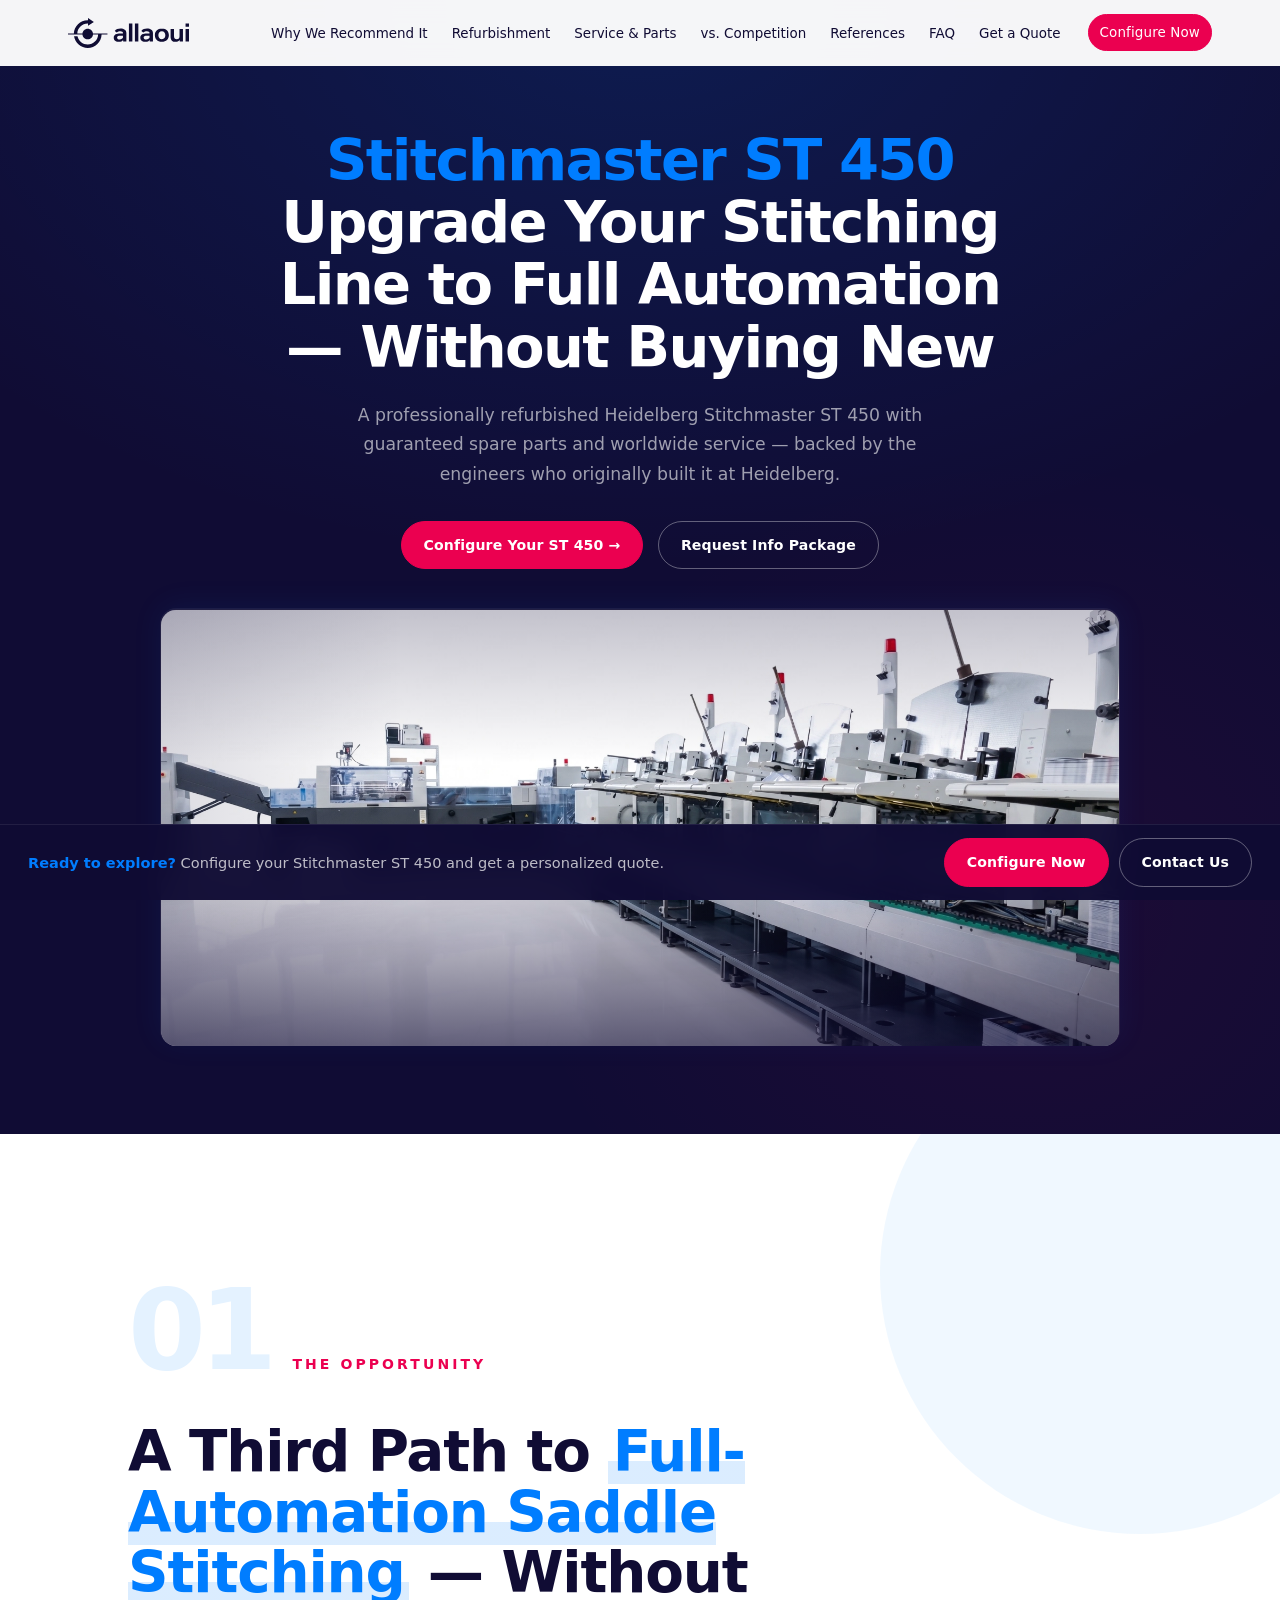
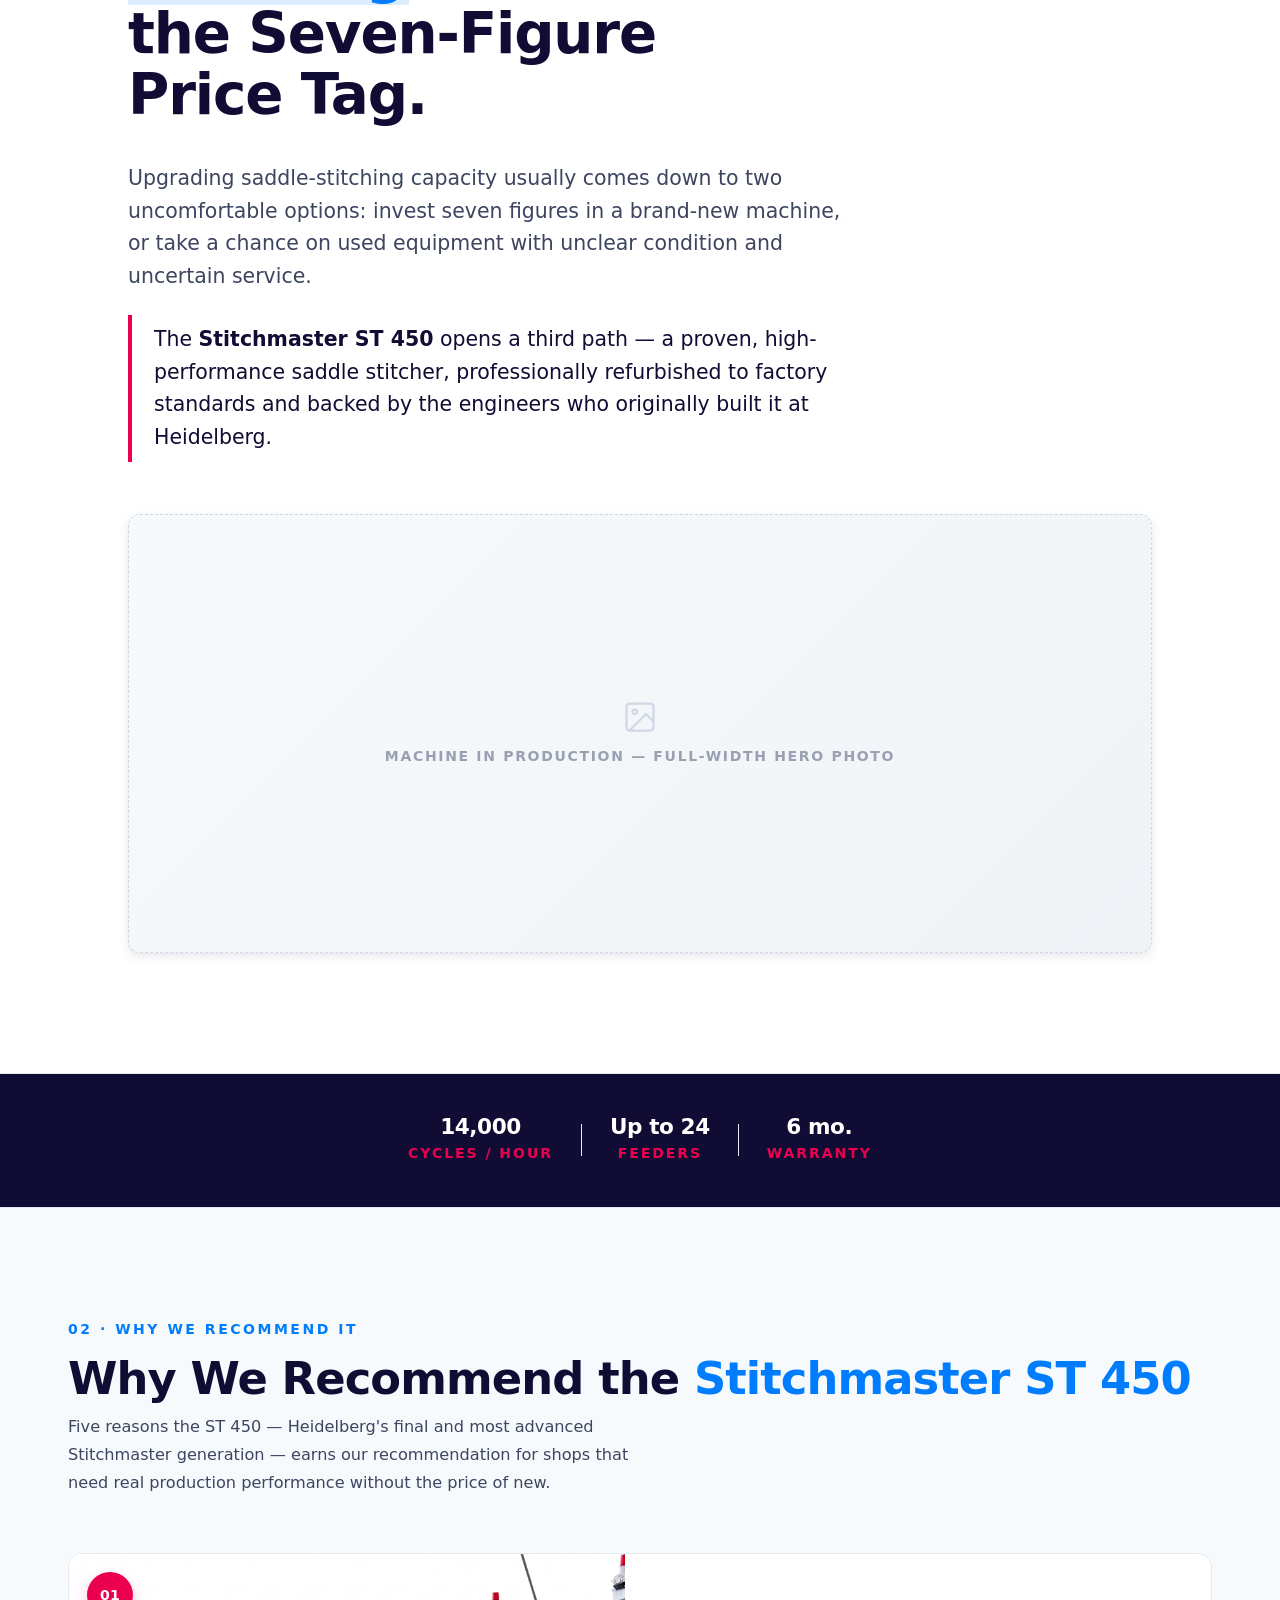
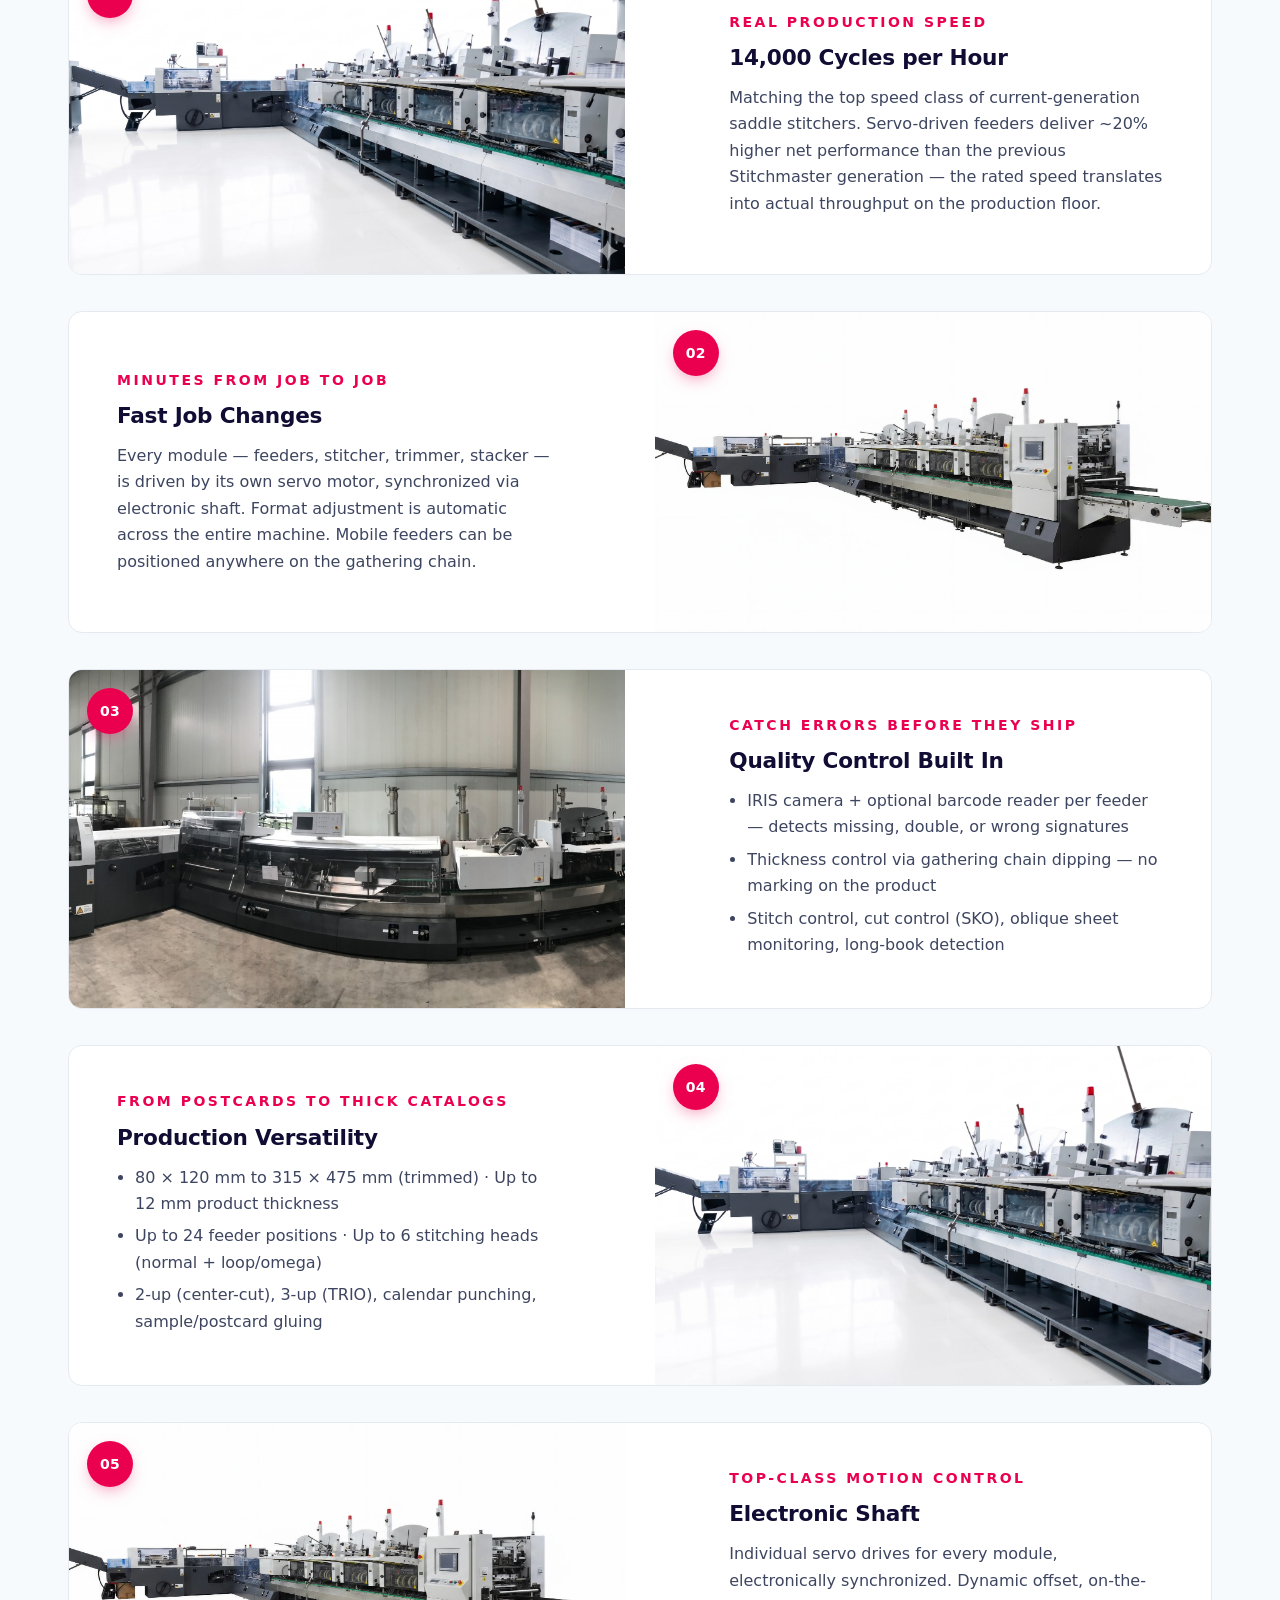
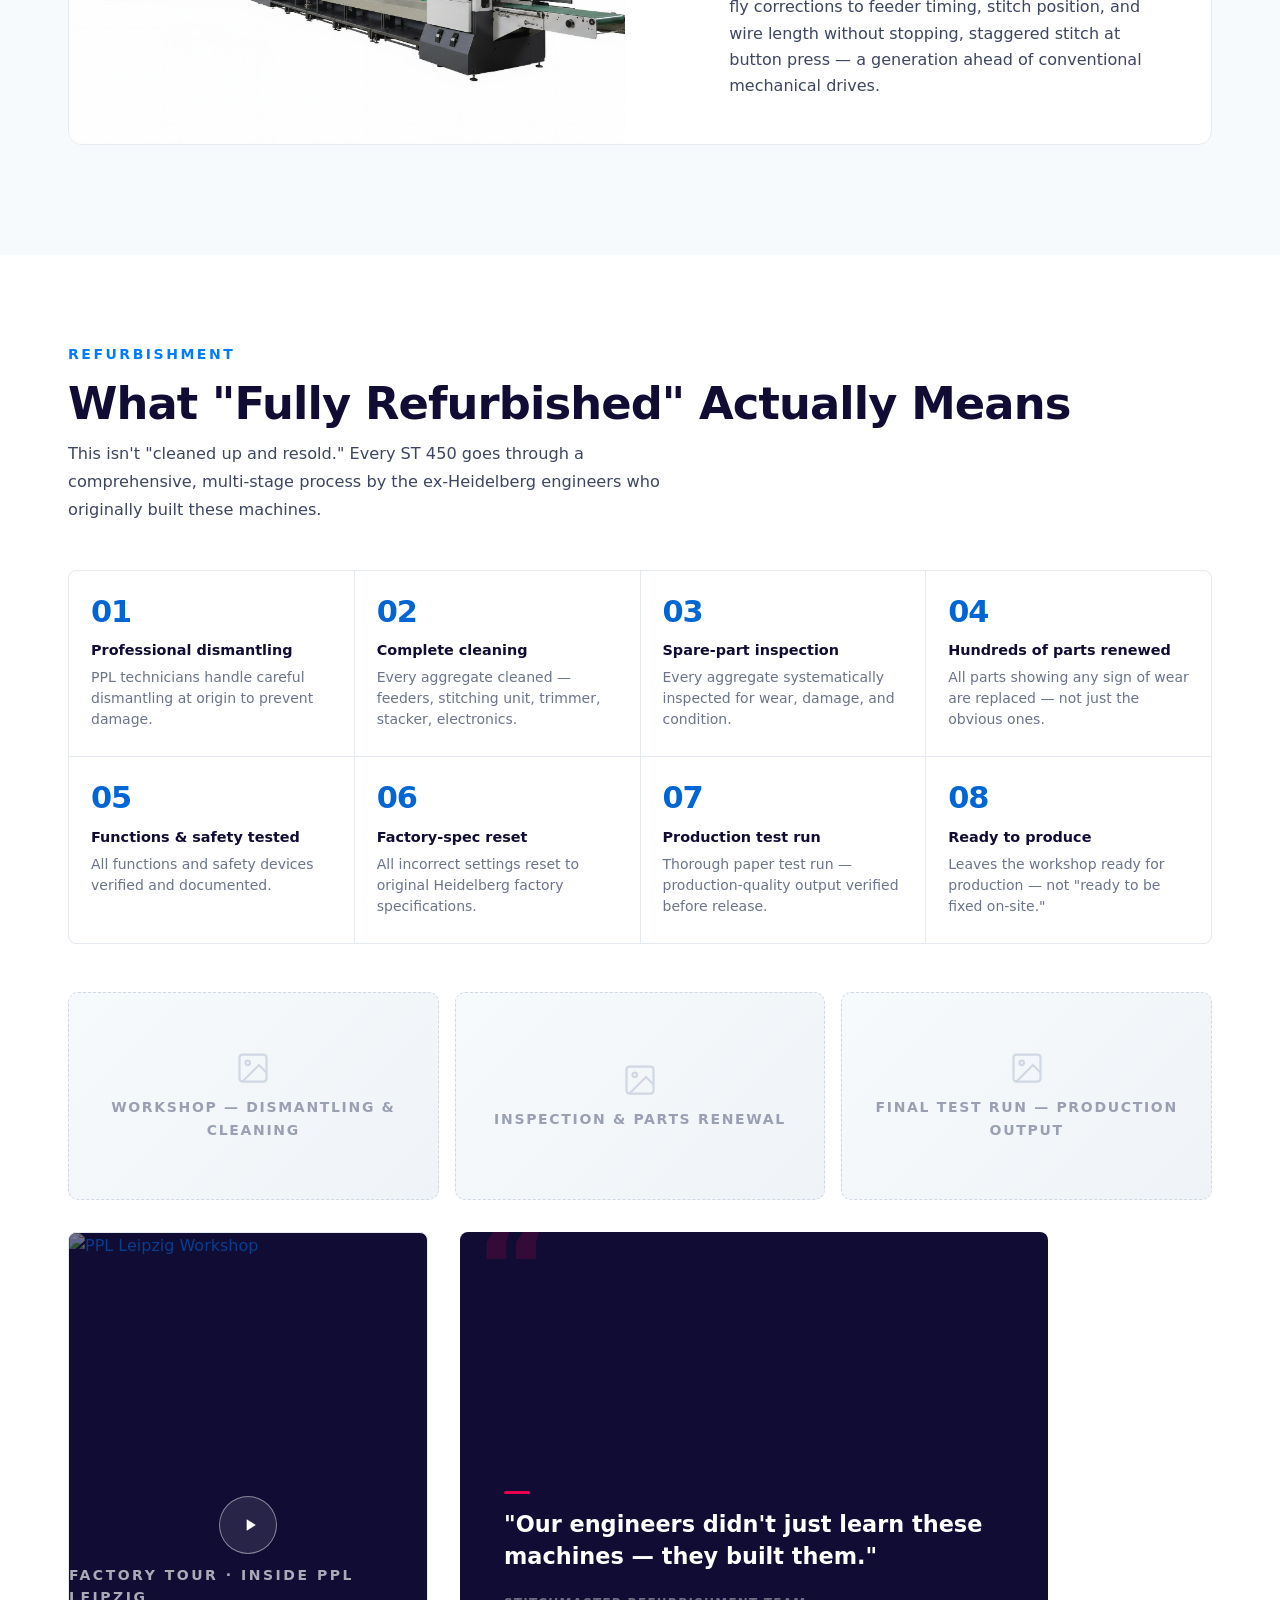
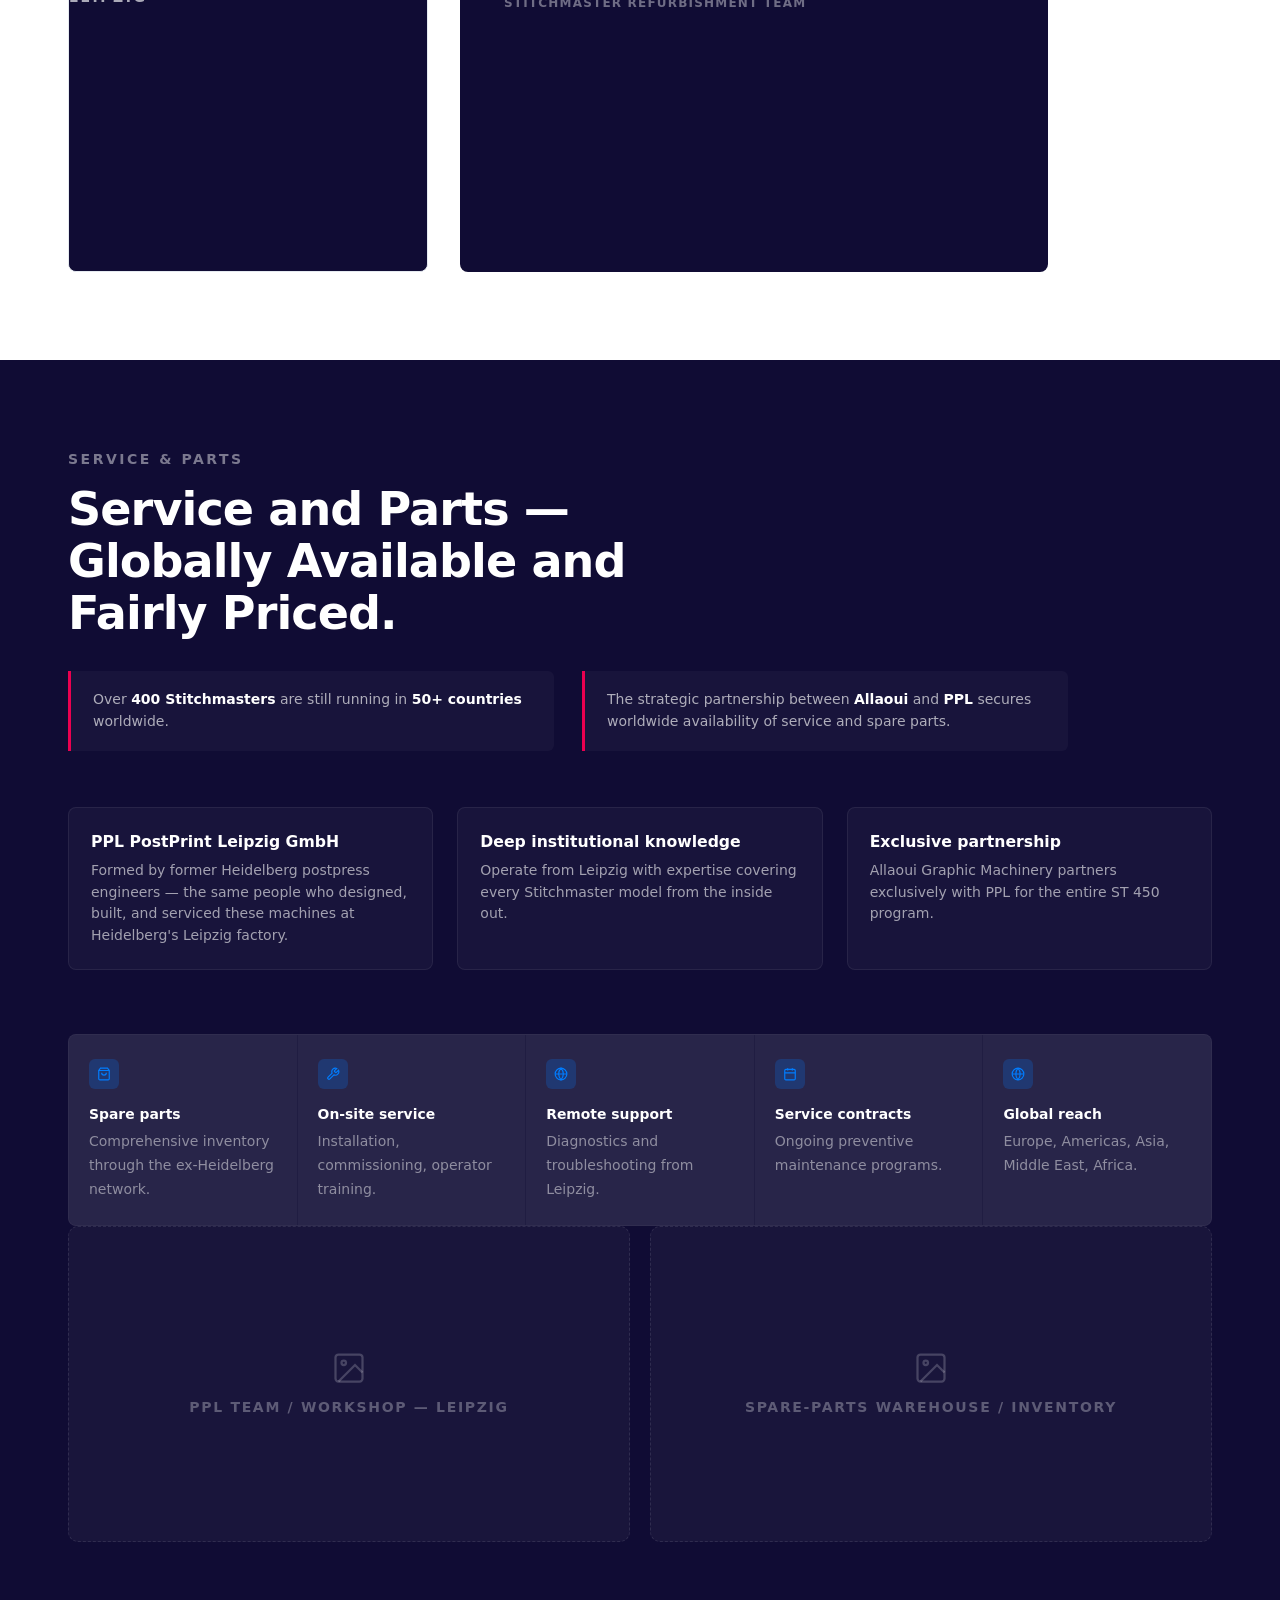
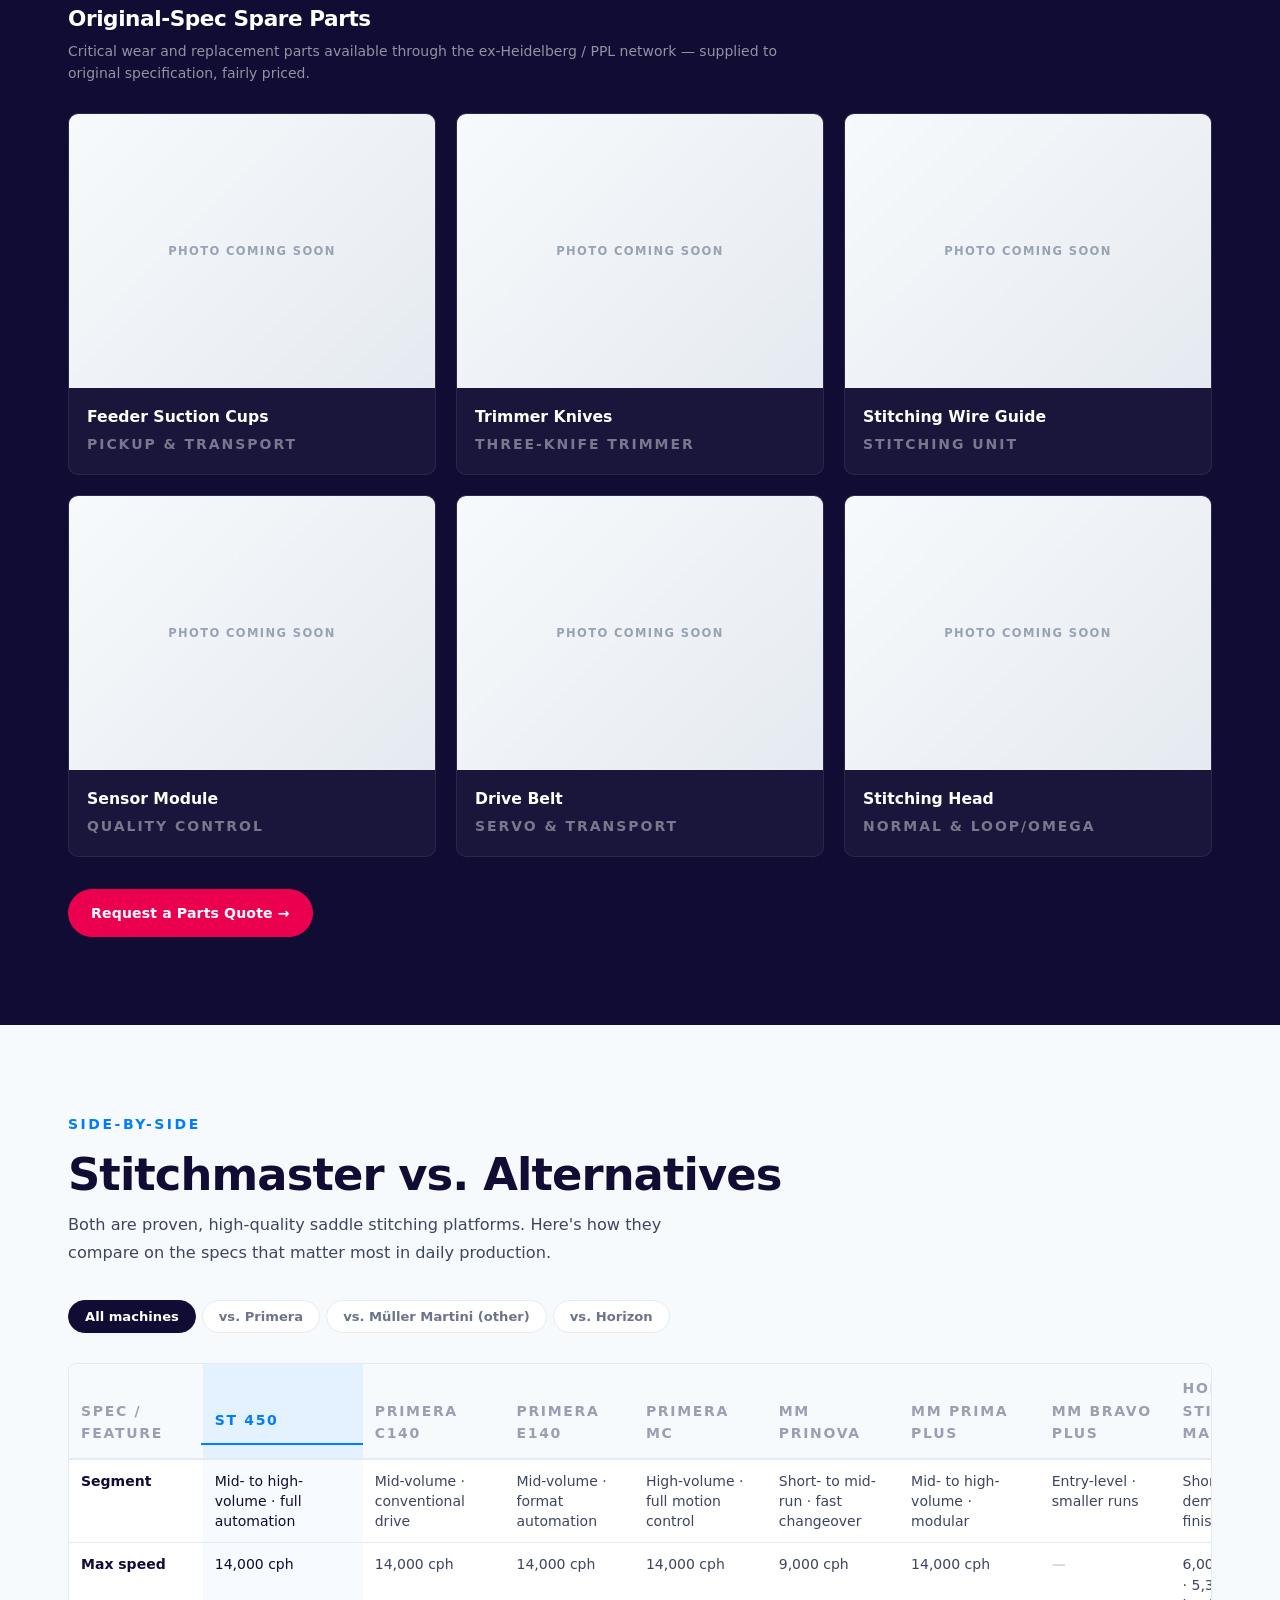
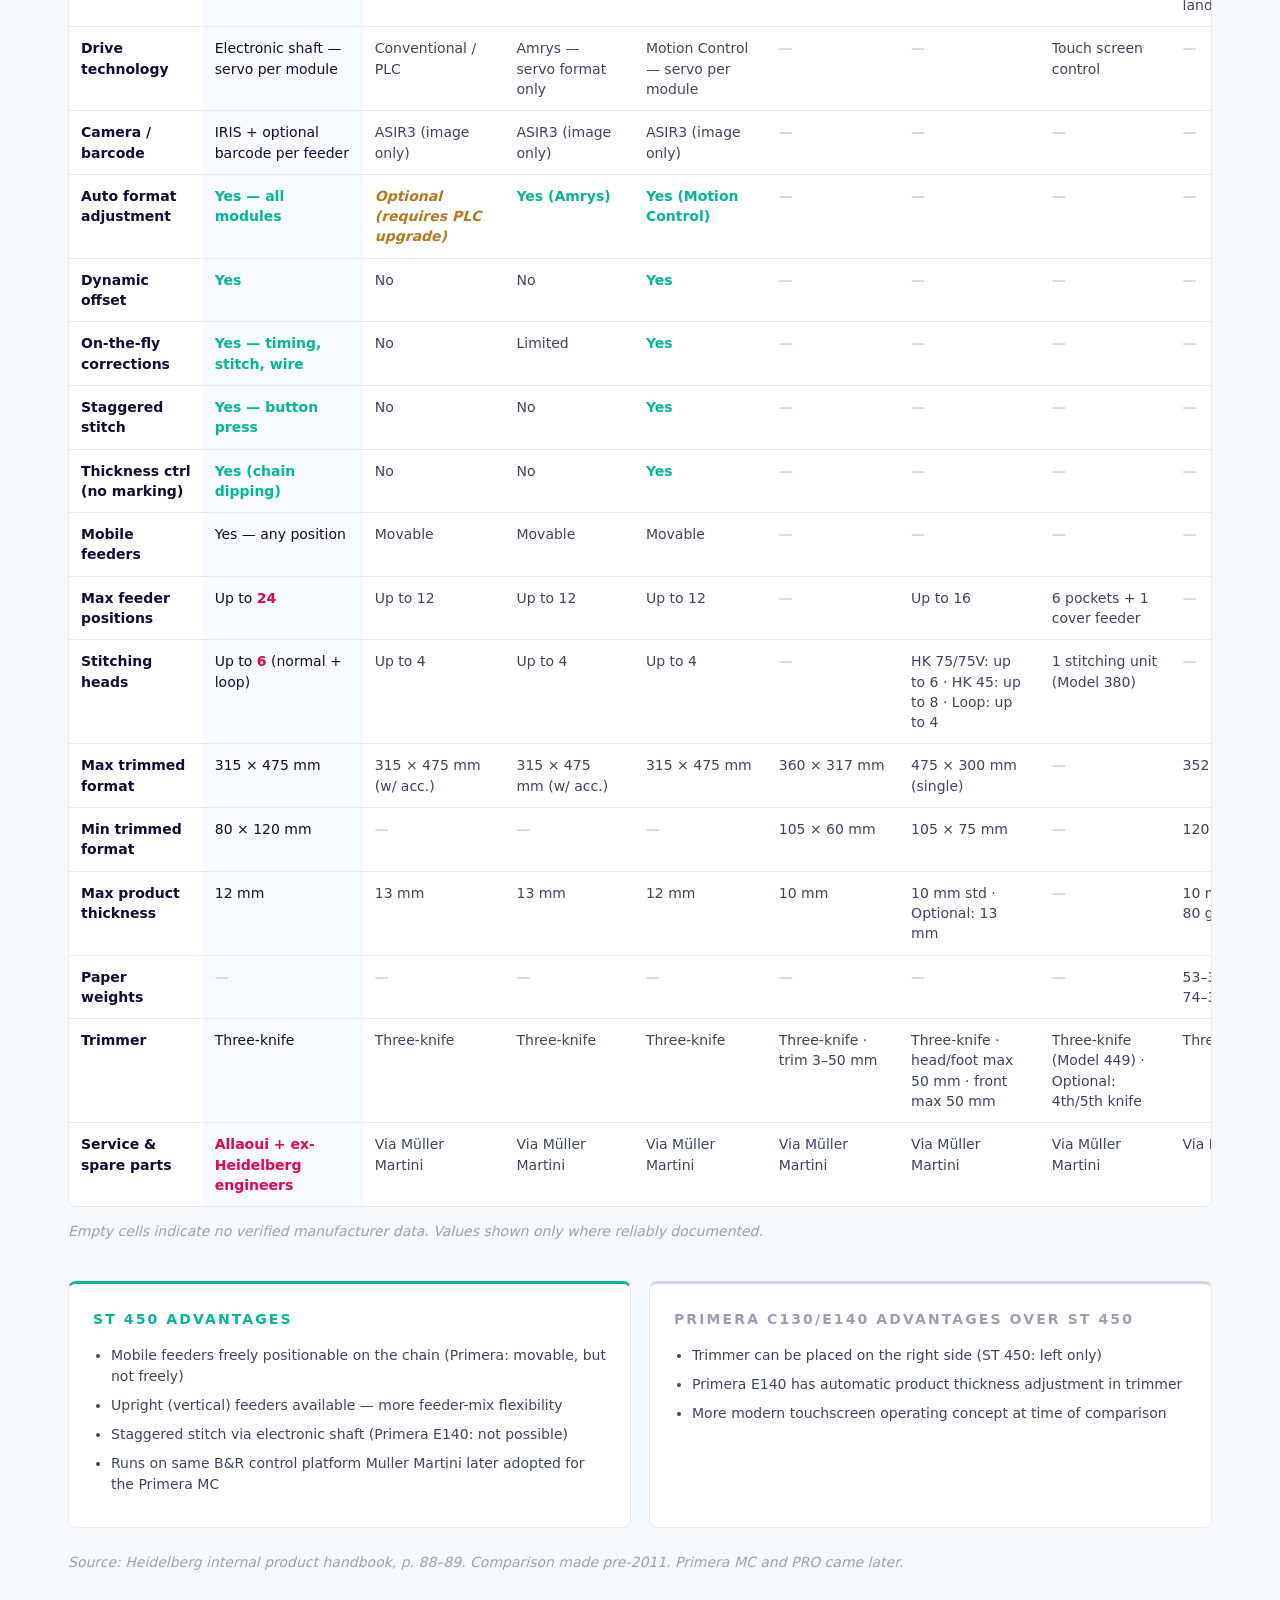
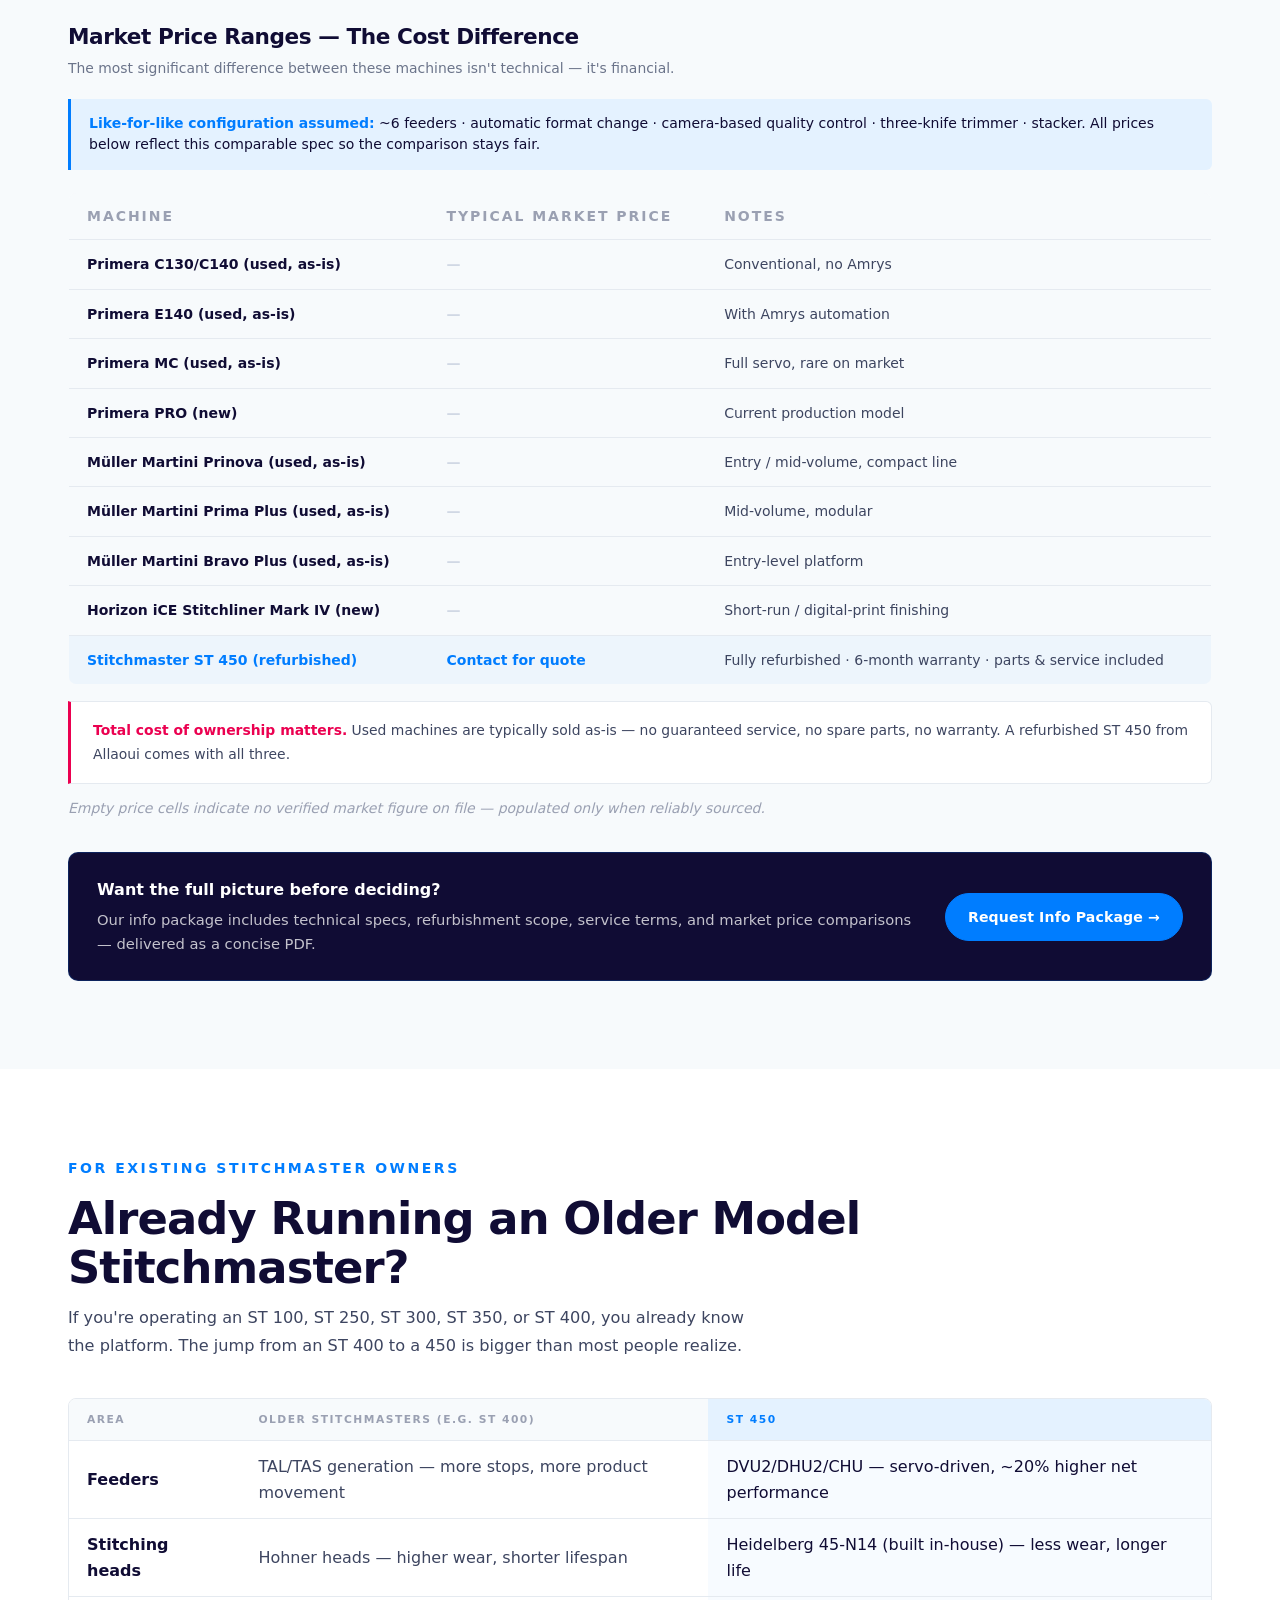
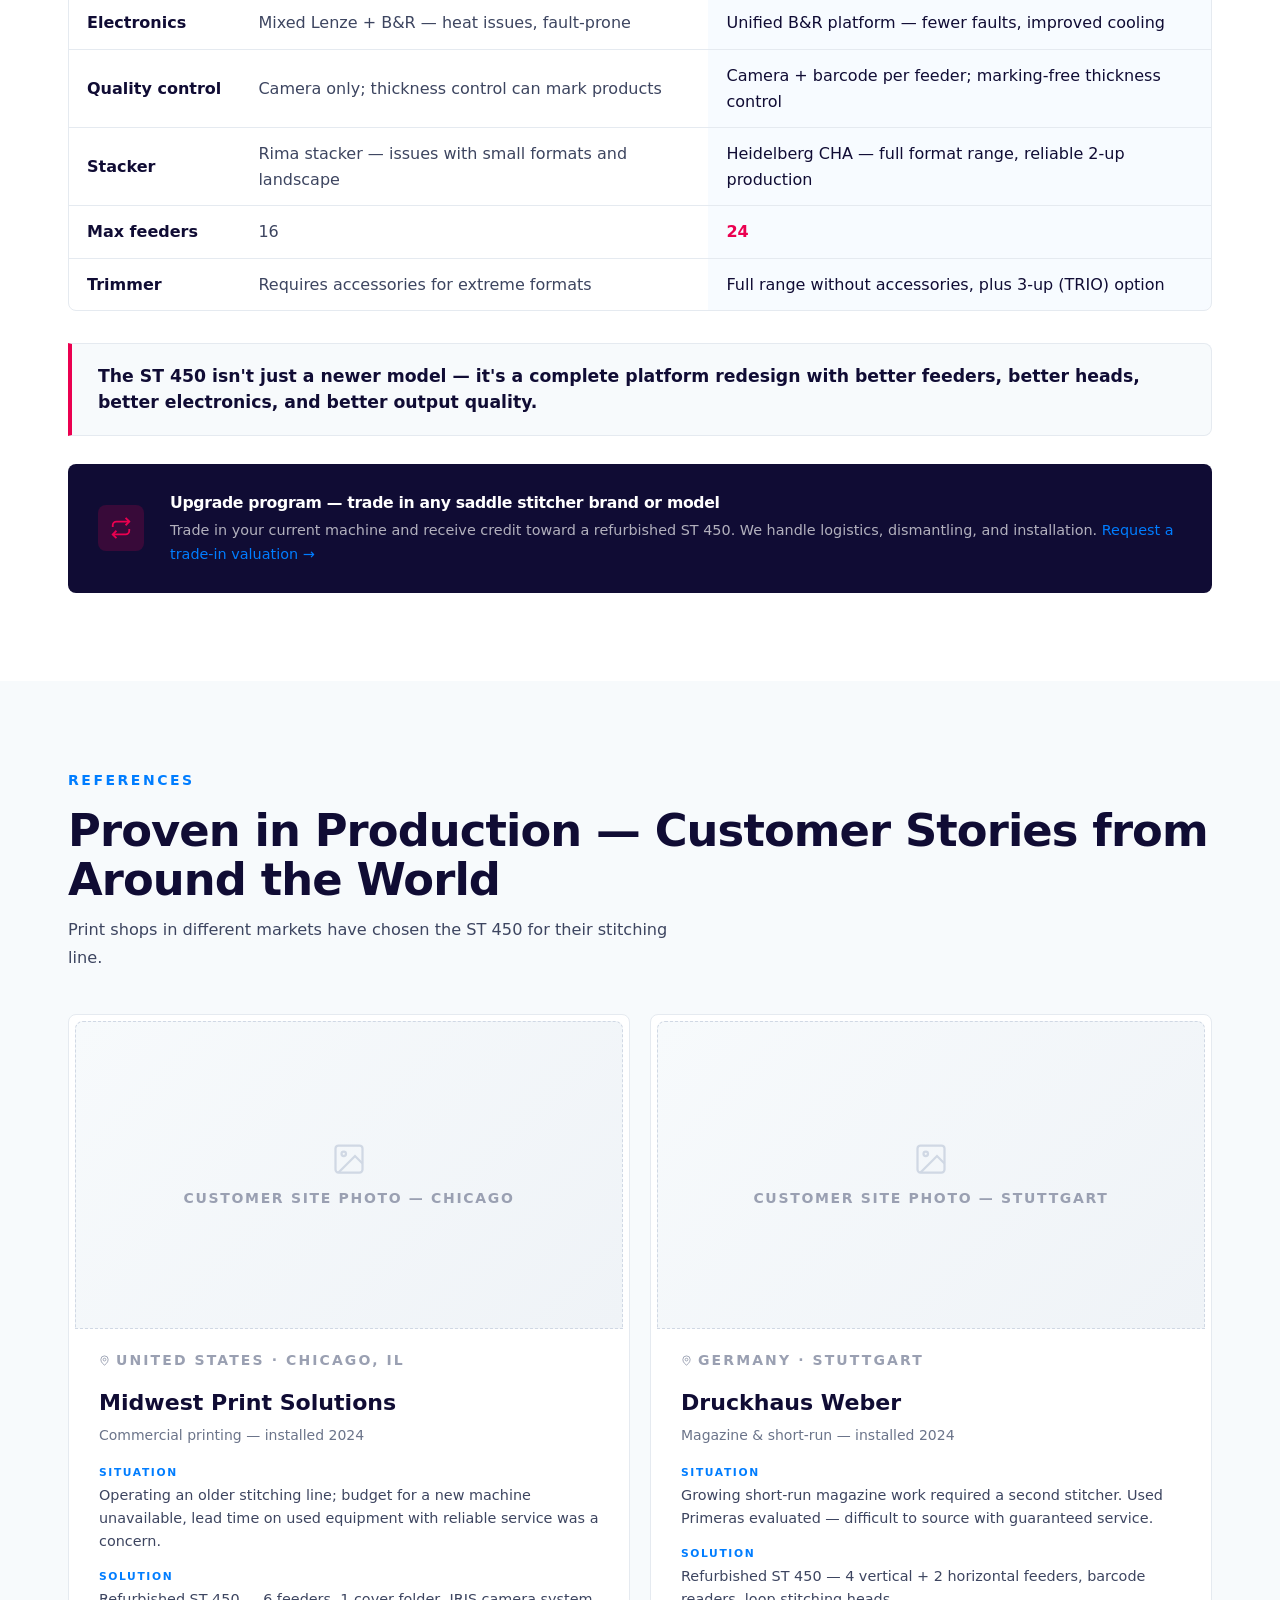
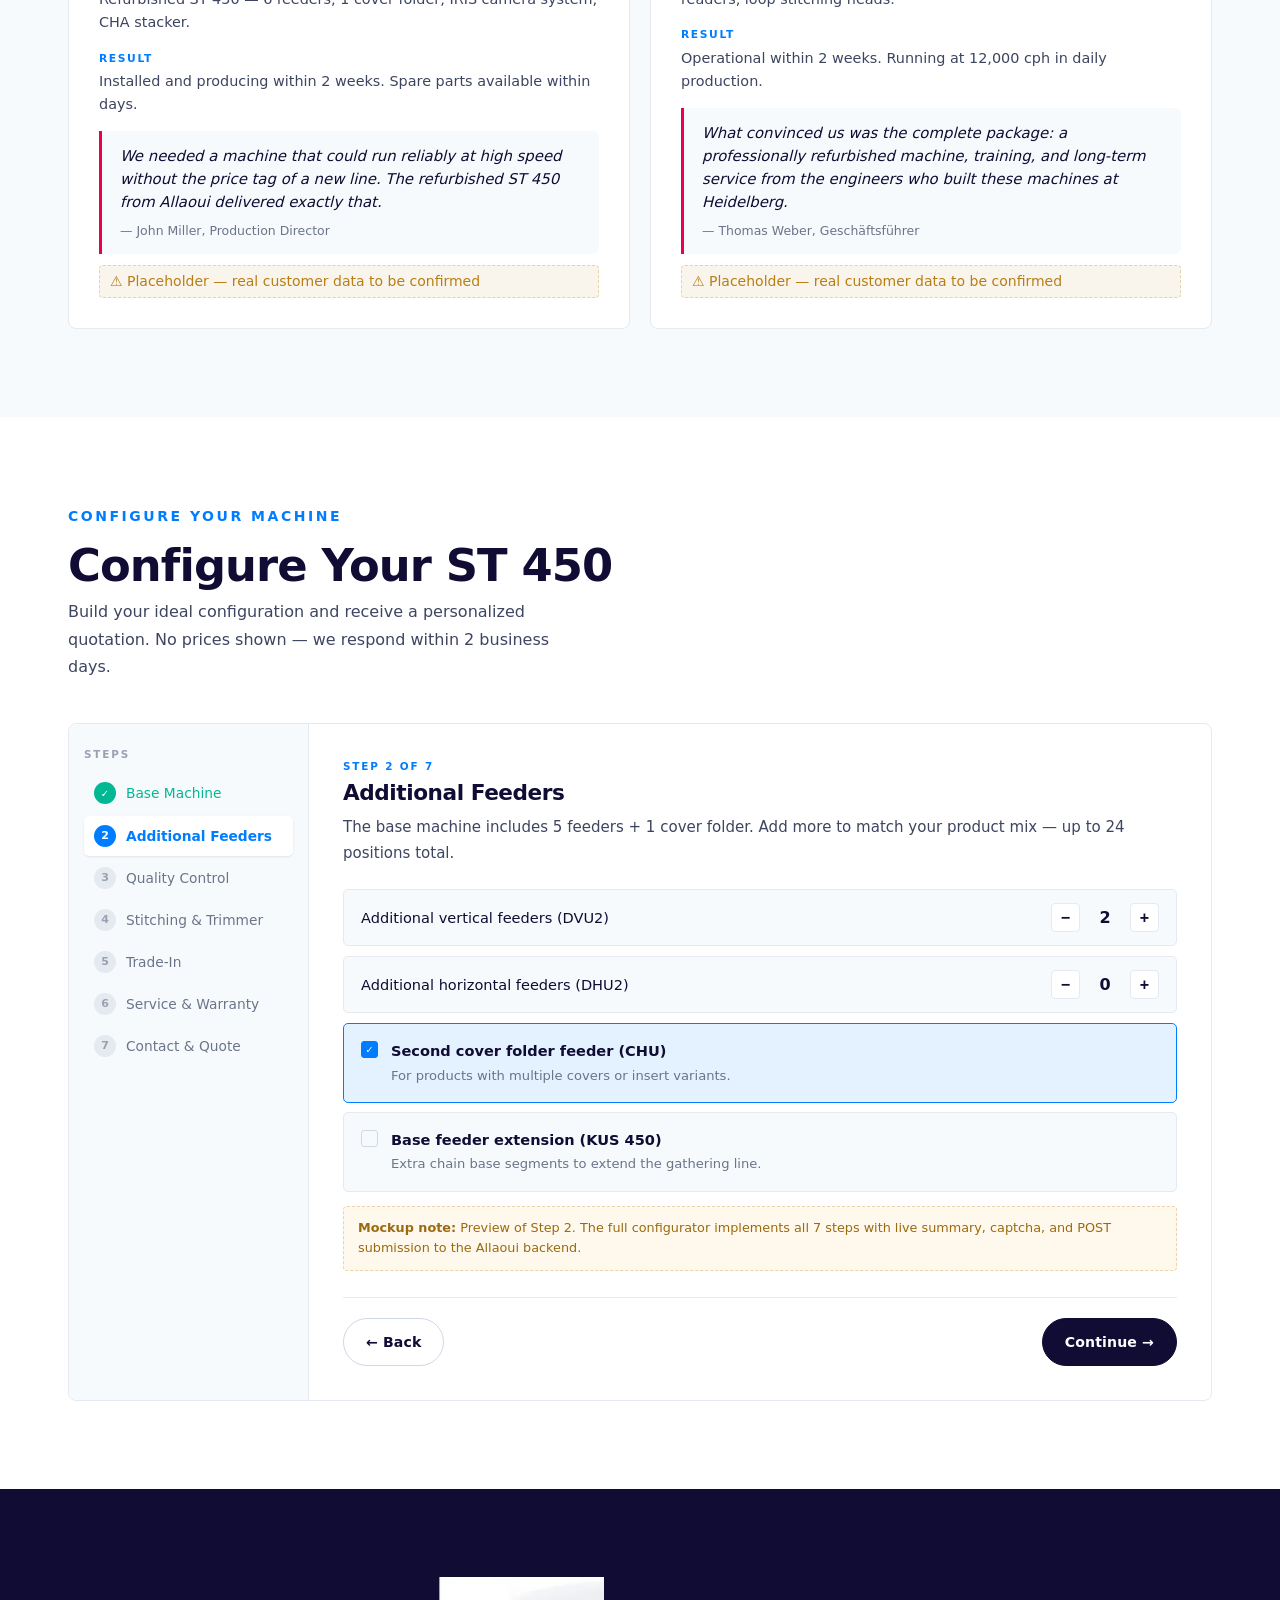
==== index.html @ 4dbd38e1 "Omaar feedback 2" ====
<!DOCTYPE html>
<html lang="en">

<head>
  <meta charset="UTF-8">
  <meta name="viewport" content="width=device-width, initial-scale=1.0">
  <meta name="description"
    content="Professionally refurbished Heidelberg Stitchmaster ST 450 — servo-driven saddle stitcher at 14,000 cph with global service, delivered by Allaoui Graphic Machinery.">
  <title>Heidelberg Stitchmaster ST 450 — Refurbished | Allaoui Graphic Machinery</title>
  <link rel="stylesheet" href="stylesheet.css">
</head>

<body>

  <!-- NAV -->
  <nav class="nav" id="mainNav">
    <div class="nav-inner">
      <a href="#top" class="nav-logo"><img src="images/allaoui_logo.svg"></a>
      <ul class="nav-links">
        <li><a href="#machine">Why We Recommend It</a></li>
        <li><a href="#refurb">Refurbishment</a></li>
        <li><a href="#service">Service &amp; Parts</a></li>
        <li><a href="#compare">vs. Competition</a></li>
        <li><a href="#references">References</a></li>
        <li><a href="#faq">FAQ</a></li>
        <li><a href="#config">Get a Quote</a></li>
        <li class="nav-cta"><a href="#config" class="btn btn-red">Configure Now</a></li>
      </ul>
      <button class="ham" aria-label="Menu" onclick="document.getElementById('mainNav').classList.toggle('open')">
        <span></span><span></span><span></span>
      </button>
    </div>
  </nav>
  <a id="top"></a>

  <!-- HERO -->
  <section class="hero">
    <div class="hero-content">
      <h1 class="hero-h1"><em>Stitchmaster ST 450</em> <br>Upgrade Your Stitching Line to Full Automation — Without
        Buying New</h1>
      <p class="hero-sub">A professionally refurbished Heidelberg Stitchmaster ST&nbsp;450 with guaranteed spare parts
        and worldwide service — backed by the engineers who originally built it at Heidelberg.</p>
      <div class="hero-ctas">
        <a href="#config" class="btn btn-red">Configure Your ST 450 &rarr;</a>
        <a href="#contact" class="btn btn-ghost-inv">Request Info Package</a>

      </div>

    </div>
    <div class="hero-image-wrap">
      <div class="hero-image-container">
        <img src="images/stitchmaster_st_450_hero_2.webp" alt="Heidelberg Stitchmaster ST 450 in production">
        <div class="hero-image-overlay"></div>
      </div>
    </div>
  </section>

  <!-- INTRO / OPPORTUNITY -->
  <section class="opp-sec" id="intro">
    <div class="container">
      <div class="opp-head">
        <span class="opp-num">01</span>
        <span class="opp-tag">The Opportunity</span>
      </div>
      <h2 class="opp-h2">A Third Path to <em>Full-Automation Saddle Stitching</em> — Without the Seven-Figure Price Tag.
      </h2>
      <p class="opp-lead">Upgrading saddle-stitching capacity usually comes down to two uncomfortable options: invest
        seven figures in a brand-new machine, or take a chance on used equipment with unclear condition and uncertain
        service.</p>
      <p class="opp-lead opp-lead-strong">The <strong>Stitchmaster ST 450</strong> opens a third path — a proven,
        high-performance saddle stitcher, professionally refurbished to factory standards and backed by the engineers
        who originally built it at Heidelberg.</p>
      <div class="img-ph img-ph-wide opp-photo" style="margin-top:52px;">
        <div class="img-ph-inner">
          <svg viewBox="0 0 24 24" stroke-width="1.5" stroke="currentColor">
            <rect x="3" y="3" width="18" height="18" rx="2" />
            <circle cx="8.5" cy="8.5" r="1.5" />
            <polyline points="21,15 16,10 5,21" />
          </svg>
          <span class="img-ph-label">Machine in production — full-width hero photo</span>
        </div>
      </div>
    </div>
  </section>

  <!-- QUICK STATS -->
  <section class="stats-bar-sec">
    <div class="container">
      <div class="hero-stats">
        <div class="hero-stat">
          <span class="hero-stat-v">14,000</span>
          <span class="hero-stat-l">Cycles / hour</span>
        </div>
        <div class="hero-stat-divider"></div>
        <div class="hero-stat">
          <span class="hero-stat-v">Up to 24</span>
          <span class="hero-stat-l">Feeders</span>
        </div>
        <div class="hero-stat-divider"></div>
        <div class="hero-stat">
          <span class="hero-stat-v">6 mo.</span>
          <span class="hero-stat-l">Warranty</span>
        </div>
      </div>
    </div>
  </section>


  <!-- SECTION 2: WHY WE RECOMMEND -->
  <section id="machine" class="why-sec">
    <div class="container">
      <div class="sec-hdr">
        <span class="eyebrow">02 · Why We Recommend It</span>
        <h2>Why We Recommend the <em>Stitchmaster ST 450</em></h2>
        <p>Five reasons the ST 450 — Heidelberg's final and most advanced Stitchmaster generation — earns our
          recommendation for shops that need real production performance without the price of new.</p>
      </div>

      <div class="why-list">

        <article class="why-card">
          <div class="why-media">
            <img src="images/stitchmaster_st_450_hero_2.webp" alt="Stitchmaster ST 450 running at high speed">
            <span class="why-num">01</span>
          </div>
          <div class="why-text">
            <div class="why-tag">Real production speed</div>
            <h3>14,000 Cycles per Hour</h3>
            <p>Matching the top speed class of current-generation saddle stitchers. Servo-driven feeders deliver ~20%
              higher net performance than the previous Stitchmaster generation — the rated speed translates into actual
              throughput on the production floor.</p>
          </div>
        </article>

        <article class="why-card why-card-rev">
          <div class="why-media">
            <img src="images/stitchmaster_450 st.webp" alt="Servo-driven feeders on the Stitchmaster ST 450">
            <span class="why-num">02</span>
          </div>
          <div class="why-text">
            <div class="why-tag">Minutes from job to job</div>
            <h3>Fast Job Changes</h3>
            <p>Every module — feeders, stitcher, trimmer, stacker — is driven by its own servo motor, synchronized via
              electronic shaft. Format adjustment is automatic across the entire machine. Mobile feeders can be
              positioned anywhere on the gathering chain.</p>
          </div>
        </article>

        <article class="why-card">
          <div class="why-media">
            <img src="images/Heidelberg_Stitchmaster_450_hero.jpeg" alt="Quality control on the Stitchmaster ST 450">
            <span class="why-num">03</span>
          </div>
          <div class="why-text">
            <div class="why-tag">Catch errors before they ship</div>
            <h3>Quality Control Built In</h3>
            <ul>
              <li>IRIS camera + optional barcode reader per feeder — detects missing, double, or wrong signatures</li>
              <li>Thickness control via gathering chain dipping — no marking on the product</li>
              <li>Stitch control, cut control (SKO), oblique sheet monitoring, long-book detection</li>
            </ul>
          </div>
        </article>

        <article class="why-card why-card-rev">
          <div class="why-media">
            <img src="images/stitchmaster_st_450_hero_2.webp" alt="Wide range of products produced on the ST 450">
            <span class="why-num">04</span>
          </div>
          <div class="why-text">
            <div class="why-tag">From postcards to thick catalogs</div>
            <h3>Production Versatility</h3>
            <ul>
              <li>80 × 120 mm to 315 × 475 mm (trimmed) · Up to 12 mm product thickness</li>
              <li>Up to 24 feeder positions · Up to 6 stitching heads (normal + loop/omega)</li>
              <li>2-up (center-cut), 3-up (TRIO), calendar punching, sample/postcard gluing</li>
            </ul>
          </div>
        </article>

        <article class="why-card">
          <div class="why-media">
            <img src="images/stitchmaster_450 st.webp" alt="Electronic shaft and servo drives on the ST 450">
            <span class="why-num">05</span>
          </div>
          <div class="why-text">
            <div class="why-tag">Top-class motion control</div>
            <h3>Electronic Shaft</h3>
            <p>Individual servo drives for every module, electronically synchronized. Dynamic offset, on-the-fly
              corrections to feeder timing, stitch position, and wire length without stopping, staggered stitch at
              button press — a generation ahead of conventional mechanical drives.</p>
          </div>
        </article>

      </div>
    </div>
  </section>

  <!-- SECTION 3: REFURBISHMENT -->
  <section id="refurb" class="refurb-sec">
    <div class="container">
      <span class="eyebrow">Refurbishment</span>
      <h2 style="margin-bottom:12px;">What "Fully Refurbished" Actually Means</h2>
      <p style="max-width:650px;font-size:1.01rem;margin-bottom:46px;">This isn't "cleaned up and resold." Every ST 450
        goes through a comprehensive, multi-stage process by the ex-Heidelberg engineers who originally built these
        machines.</p>
      <div class="steps-grid">
        <div class="stile">
          <div class="sn">01</div>
          <h5>Professional dismantling</h5>
          <p>PPL technicians handle careful dismantling at origin to prevent damage.</p>
        </div>
        <div class="stile">
          <div class="sn">02</div>
          <h5>Complete cleaning</h5>
          <p>Every aggregate cleaned — feeders, stitching unit, trimmer, stacker, electronics.</p>
        </div>
        <div class="stile">
          <div class="sn">03</div>
          <h5>Spare-part inspection</h5>
          <p>Every aggregate systematically inspected for wear, damage, and condition.</p>
        </div>
        <div class="stile">
          <div class="sn">04</div>
          <h5>Hundreds of parts renewed</h5>
          <p>All parts showing any sign of wear are replaced — not just the obvious ones.</p>
        </div>
        <div class="stile">
          <div class="sn">05</div>
          <h5>Functions &amp; safety tested</h5>
          <p>All functions and safety devices verified and documented.</p>
        </div>
        <div class="stile">
          <div class="sn">06</div>
          <h5>Factory-spec reset</h5>
          <p>All incorrect settings reset to original Heidelberg factory specifications.</p>
        </div>
        <div class="stile">
          <div class="sn">07</div>
          <h5>Production test run</h5>
          <p>Thorough paper test run — production-quality output verified before release.</p>
        </div>
        <div class="stile">
          <div class="sn">08</div>
          <h5>Ready to produce</h5>
          <p>Leaves the workshop ready for production — not "ready to be fixed on-site."</p>
        </div>
      </div>
      <div class="refurb-photos">
        <div class="img-ph img-ph-landscape">
          <div class="img-ph-inner">
            <svg viewBox="0 0 24 24" stroke-width="1.5" stroke="currentColor">
              <rect x="3" y="3" width="18" height="18" rx="2" />
              <circle cx="8.5" cy="8.5" r="1.5" />
              <polyline points="21,15 16,10 5,21" />
            </svg>
            <span class="img-ph-label">Workshop — dismantling &amp; cleaning</span>
          </div>
        </div>
        <div class="img-ph img-ph-landscape">
          <div class="img-ph-inner">
            <svg viewBox="0 0 24 24" stroke-width="1.5" stroke="currentColor">
              <rect x="3" y="3" width="18" height="18" rx="2" />
              <circle cx="8.5" cy="8.5" r="1.5" />
              <polyline points="21,15 16,10 5,21" />
            </svg>
            <span class="img-ph-label">Inspection &amp; parts renewal</span>
          </div>
        </div>
        <div class="img-ph img-ph-landscape">
          <div class="img-ph-inner">
            <svg viewBox="0 0 24 24" stroke-width="1.5" stroke="currentColor">
              <rect x="3" y="3" width="18" height="18" rx="2" />
              <circle cx="8.5" cy="8.5" r="1.5" />
              <polyline points="21,15 16,10 5,21" />
            </svg>
            <span class="img-ph-label">Final test run — production output</span>
          </div>
        </div>
      </div>
      <div class="refurb-bottom">
        <a class="vid-bl vid-bl-portrait" href="https://youtu.be/zDp9sdH8qEw" target="_blank" rel="noopener"
          aria-label="Watch the factory tour video on YouTube">
          <img src="https://img.youtube.com/vi/zDp9sdH8qEw/maxresdefault.jpg" alt="PPL Leipzig Workshop">
          <div class="vid-inner">
            <div class="play-btn"><svg viewBox="0 0 24 24">
                <path d="M8 5v14l11-7z" />
              </svg></div>
            <div class="vid-label">Factory Tour · Inside PPL Leipzig</div>
          </div>
        </a>
        <div class="pq-card">
          <div class="pq-bar"></div>
          <p class="pq-txt">"Our engineers didn't just learn these machines — they built them."</p>
          <div class="pq-attr">Stitchmaster Refurbishment Team</div>
        </div>
      </div>
    </div>
  </section>

  <!-- SECTION 4: SERVICE & PARTS -->
  <section id="service" class="service-sec">
    <div class="container">
      <span class="eyebrow" style="color:rgba(255,255,255,.45)">Service &amp; Parts</span>
      <h2 class="svc-h2">Service and Parts — Globally Available and Fairly Priced.</h2>
      <div class="svc-keys">
        <p class="svc-key">Over <strong>400 Stitchmasters</strong> are still running in <strong>50+ countries</strong>
          worldwide.</p>
        <p class="svc-key">The strategic partnership between <strong>Allaoui</strong> and <strong>PPL</strong> secures
          worldwide availability of service and spare parts.</p>
      </div>
      <div class="ppl-items">
        <div class="ppl-item"><strong>PPL PostPrint Leipzig GmbH</strong>Formed by former Heidelberg postpress
          engineers — the same people who designed, built, and serviced these machines at Heidelberg's Leipzig
          factory.</div>
        <div class="ppl-item"><strong>Deep institutional knowledge</strong>Operate from Leipzig with expertise
          covering every Stitchmaster model from the inside out.</div>
        <div class="ppl-item"><strong>Exclusive partnership</strong>Allaoui Graphic Machinery partners exclusively
          with PPL for the entire ST 450 program.</div>
      </div>
      <div class="sup-grid">
        <div class="sup-cell">
          <div class="sup-ico"><svg fill="none" stroke-width="2" viewBox="0 0 24 24">
              <path d="M6 2 3 6v14a2 2 0 0 0 2 2h14a2 2 0 0 0 2-2V6l-3-4z" />
              <line x1="3" y1="6" x2="21" y2="6" />
              <path d="M16 10a4 4 0 0 1-8 0" />
            </svg></div>
          <h5>Spare parts</h5>
          <p>Comprehensive inventory through the ex-Heidelberg network.</p>
        </div>
        <div class="sup-cell">
          <div class="sup-ico"><svg fill="none" stroke-width="2" viewBox="0 0 24 24">
              <path
                d="M14.7 6.3a1 1 0 0 0 0 1.4l1.6 1.6a1 1 0 0 0 1.4 0l3.77-3.77a6 6 0 0 1-7.94 7.94l-6.91 6.91a2.12 2.12 0 0 1-3-3l6.91-6.91a6 6 0 0 1 7.94-7.94l-3.76 3.76z" />
            </svg></div>
          <h5>On-site service</h5>
          <p>Installation, commissioning, operator training.</p>
        </div>
        <div class="sup-cell">
          <div class="sup-ico"><svg fill="none" stroke-width="2" viewBox="0 0 24 24">
              <circle cx="12" cy="12" r="10" />
              <line x1="2" y1="12" x2="22" y2="12" />
              <path d="M12 2a15.3 15.3 0 0 1 4 10 15.3 15.3 0 0 1-4 10 15.3 15.3 0 0 1-4-10 15.3 15.3 0 0 1 4-10z" />
            </svg></div>
          <h5>Remote support</h5>
          <p>Diagnostics and troubleshooting from Leipzig.</p>
        </div>
        <div class="sup-cell">
          <div class="sup-ico"><svg fill="none" stroke-width="2" viewBox="0 0 24 24">
              <rect x="3" y="4" width="18" height="18" rx="2" />
              <line x1="16" y1="2" x2="16" y2="6" />
              <line x1="8" y1="2" x2="8" y2="6" />
              <line x1="3" y1="10" x2="21" y2="10" />
            </svg></div>
          <h5>Service contracts</h5>
          <p>Ongoing preventive maintenance programs.</p>
        </div>
        <div class="sup-cell">
          <div class="sup-ico"><svg fill="none" stroke-width="2" viewBox="0 0 24 24">
              <circle cx="12" cy="12" r="10" />
              <path d="M12 2a15.3 15.3 0 0 0 0 20M12 2a15.3 15.3 0 0 1 0 20M2 12h20" />
            </svg></div>
          <h5>Global reach</h5>
          <p>Europe, Americas, Asia, Middle East, Africa.</p>
        </div>
      </div>
      <div class="svc-photo-pair">
        <div class="img-ph img-ph-dark img-ph-landscape">
          <div class="img-ph-inner">
            <svg viewBox="0 0 24 24" stroke-width="1.5" stroke="currentColor">
              <rect x="3" y="3" width="18" height="18" rx="2" />
              <circle cx="8.5" cy="8.5" r="1.5" />
              <polyline points="21,15 16,10 5,21" />
            </svg>
            <span class="img-ph-label">PPL team / workshop — Leipzig</span>
          </div>
        </div>
        <div class="img-ph img-ph-dark img-ph-landscape">
          <div class="img-ph-inner">
            <svg viewBox="0 0 24 24" stroke-width="1.5" stroke="currentColor">
              <rect x="3" y="3" width="18" height="18" rx="2" />
              <circle cx="8.5" cy="8.5" r="1.5" />
              <polyline points="21,15 16,10 5,21" />
            </svg>
            <span class="img-ph-label">Spare-parts warehouse / inventory</span>
          </div>
        </div>
      </div>
      <div class="parts-block">
        <div class="parts-head">
          <h3>Original-Spec Spare Parts</h3>
          <p>Critical wear and replacement parts available through the ex-Heidelberg / PPL network — supplied to
            original
            specification, fairly priced.</p>
        </div>
        <div class="parts-grid">
          <figure class="part-card">
            <div class="part-img"><img src="images/parts/feeder-suction-cups.jpg" alt="Feeder suction cups"
                onerror="this.style.display='none';this.parentNode.classList.add('part-img-empty');"></div>
            <figcaption>
              <h5>Feeder Suction Cups</h5>
              <span>Pickup &amp; transport</span>
            </figcaption>
          </figure>
          <figure class="part-card">
            <div class="part-img"><img src="images/parts/trimmer-knives.jpg" alt="Trimmer knives"
                onerror="this.style.display='none';this.parentNode.classList.add('part-img-empty');"></div>
            <figcaption>
              <h5>Trimmer Knives</h5>
              <span>Three-knife trimmer</span>
            </figcaption>
          </figure>
          <figure class="part-card">
            <div class="part-img"><img src="images/parts/wire-guide.jpg" alt="Stitching wire guide"
                onerror="this.style.display='none';this.parentNode.classList.add('part-img-empty');"></div>
            <figcaption>
              <h5>Stitching Wire Guide</h5>
              <span>Stitching unit</span>
            </figcaption>
          </figure>
          <figure class="part-card">
            <div class="part-img"><img src="images/parts/sensor-module.jpg" alt="Sensor module"
                onerror="this.style.display='none';this.parentNode.classList.add('part-img-empty');"></div>
            <figcaption>
              <h5>Sensor Module</h5>
              <span>Quality control</span>
            </figcaption>
          </figure>
          <figure class="part-card">
            <div class="part-img"><img src="images/parts/drive-belt.jpg" alt="Drive belt"
                onerror="this.style.display='none';this.parentNode.classList.add('part-img-empty');"></div>
            <figcaption>
              <h5>Drive Belt</h5>
              <span>Servo &amp; transport</span>
            </figcaption>
          </figure>
          <figure class="part-card">
            <div class="part-img"><img src="images/parts/stitching-head.jpg" alt="Stitching head"
                onerror="this.style.display='none';this.parentNode.classList.add('part-img-empty');"></div>
            <figcaption>
              <h5>Stitching Head</h5>
              <span>Normal &amp; loop/omega</span>
            </figcaption>
          </figure>
        </div>
        <div class="parts-cta"><a href="#contact" class="btn btn-red">Request a Parts Quote →</a></div>
      </div>
    </div>
  </section>

  <!-- SECTION 5: COMPARE -->
  <section id="compare" class="compare-sec">
    <div class="container">
      <span class="eyebrow">Side-by-Side</span>
      <h2 style="margin-bottom:12px;">Stitchmaster vs. Alternatives</h2>
      <p style="max-width:650px;margin-bottom:34px;font-size:1.01rem;">Both are proven, high-quality saddle stitching
        platforms. Here's how they compare on the specs that matter most in daily production.</p>
      <div class="vtabs" role="tablist">
        <button class="vtab active" data-v="all">All machines</button>
        <button class="vtab" data-v="primera">vs. Primera</button>
        <button class="vtab" data-v="mm">vs. Müller Martini (other)</button>
        <button class="vtab" data-v="horizon">vs. Horizon</button>
      </div>
      <div class="ctbl-wrap">
        <table class="ctbl">
          <thead>
            <tr>
              <th>Spec / Feature</th>
              <th class="hl">ST 450</th>
              <th class="vc140">Primera C140</th>
              <th class="ve140">Primera E140</th>
              <th class="vmc">Primera MC</th>
              <th class="vprinova">MM Prinova</th>
              <th class="vprima">MM Prima Plus</th>
              <th class="vbravo">MM Bravo Plus</th>
              <th class="vhor">Horizon iCE Stitchliner Mark IV</th>
            </tr>
          </thead>
          <tbody>
            <tr>
              <td>Segment</td>
              <td class="hl">Mid- to high-volume · full automation</td>
              <td class="vc140">Mid-volume · conventional drive</td>
              <td class="ve140">Mid-volume · format automation</td>
              <td class="vmc">High-volume · full motion control</td>
              <td class="vprinova">Short- to mid-run · fast changeover</td>
              <td class="vprima">Mid- to high-volume · modular</td>
              <td class="vbravo">Entry-level · smaller runs</td>
              <td class="vhor">Short-run / on-demand · digital-print finishing</td>
            </tr>
            <tr>
              <td>Max speed</td>
              <td class="hl">14,000 cph</td>
              <td class="vc140">14,000 cph</td>
              <td class="ve140">14,000 cph</td>
              <td class="vmc">14,000 cph</td>
              <td class="vprinova">9,000 cph</td>
              <td class="vprima">14,000 cph</td>
              <td class="vbravo"></td>
              <td class="vhor">6,000/h (A4 from A3) · 5,300/h (A4 landscape)</td>
            </tr>
            <tr>
              <td>Drive technology</td>
              <td class="hl">Electronic shaft — servo per module</td>
              <td class="vc140">Conventional / PLC</td>
              <td class="ve140">Amrys — servo format only</td>
              <td class="vmc">Motion Control — servo per module</td>
              <td class="vprinova"></td>
              <td class="vprima"></td>
              <td class="vbravo">Touch screen control</td>
              <td class="vhor"></td>
            </tr>
            <tr>
              <td>Camera / barcode</td>
              <td class="hl">IRIS + optional barcode per feeder</td>
              <td class="vc140">ASIR3 (image only)</td>
              <td class="ve140">ASIR3 (image only)</td>
              <td class="vmc">ASIR3 (image only)</td>
              <td class="vprinova"></td>
              <td class="vprima"></td>
              <td class="vbravo"></td>
              <td class="vhor"></td>
            </tr>
            <tr>
              <td>Auto format adjustment</td>
              <td class="hl yes-g">Yes — all modules</td>
              <td class="vc140 opt">Optional (requires PLC upgrade)</td>
              <td class="ve140 yes-g">Yes (Amrys)</td>
              <td class="vmc yes-g">Yes (Motion Control)</td>
              <td class="vprinova"></td>
              <td class="vprima"></td>
              <td class="vbravo"></td>
              <td class="vhor"></td>
            </tr>
            <tr>
              <td>Dynamic offset</td>
              <td class="hl yes-g">Yes</td>
              <td class="vc140">No</td>
              <td class="ve140">No</td>
              <td class="vmc yes-g">Yes</td>
              <td class="vprinova"></td>
              <td class="vprima"></td>
              <td class="vbravo"></td>
              <td class="vhor"></td>
            </tr>
            <tr>
              <td>On-the-fly corrections</td>
              <td class="hl yes-g">Yes — timing, stitch, wire</td>
              <td class="vc140">No</td>
              <td class="ve140">Limited</td>
              <td class="vmc yes-g">Yes</td>
              <td class="vprinova"></td>
              <td class="vprima"></td>
              <td class="vbravo"></td>
              <td class="vhor"></td>
            </tr>
            <tr>
              <td>Staggered stitch</td>
              <td class="hl yes-g">Yes — button press</td>
              <td class="vc140">No</td>
              <td class="ve140">No</td>
              <td class="vmc yes-g">Yes</td>
              <td class="vprinova"></td>
              <td class="vprima"></td>
              <td class="vbravo"></td>
              <td class="vhor"></td>
            </tr>
            <tr>
              <td>Thickness ctrl (no marking)</td>
              <td class="hl yes-g">Yes (chain dipping)</td>
              <td class="vc140">No</td>
              <td class="ve140">No</td>
              <td class="vmc yes-g">Yes</td>
              <td class="vprinova"></td>
              <td class="vprima"></td>
              <td class="vbravo"></td>
              <td class="vhor"></td>
            </tr>
            <tr>
              <td>Mobile feeders</td>
              <td class="hl">Yes — any position</td>
              <td class="vc140">Movable</td>
              <td class="ve140">Movable</td>
              <td class="vmc">Movable</td>
              <td class="vprinova"></td>
              <td class="vprima"></td>
              <td class="vbravo"></td>
              <td class="vhor"></td>
            </tr>
            <tr>
              <td>Max feeder positions</td>
              <td class="hl">Up to <strong style="color:var(--red)">24</strong></td>
              <td class="vc140">Up to 12</td>
              <td class="ve140">Up to 12</td>
              <td class="vmc">Up to 12</td>
              <td class="vprinova"></td>
              <td class="vprima">Up to 16</td>
              <td class="vbravo">6 pockets + 1 cover feeder</td>
              <td class="vhor"></td>
            </tr>
            <tr>
              <td>Stitching heads</td>
              <td class="hl">Up to <strong style="color:var(--red)">6</strong> (normal + loop)</td>
              <td class="vc140">Up to 4</td>
              <td class="ve140">Up to 4</td>
              <td class="vmc">Up to 4</td>
              <td class="vprinova"></td>
              <td class="vprima">HK 75/75V: up to 6 · HK 45: up to 8 · Loop: up to 4</td>
              <td class="vbravo">1 stitching unit (Model 380)</td>
              <td class="vhor"></td>
            </tr>
            <tr>
              <td>Max trimmed format</td>
              <td class="hl">315 × 475 mm</td>
              <td class="vc140">315 × 475 mm (w/ acc.)</td>
              <td class="ve140">315 × 475 mm (w/ acc.)</td>
              <td class="vmc">315 × 475 mm</td>
              <td class="vprinova">360 × 317 mm</td>
              <td class="vprima">475 × 300 mm (single)</td>
              <td class="vbravo"></td>
              <td class="vhor">352 × 252 mm (A4)</td>
            </tr>
            <tr>
              <td>Min trimmed format</td>
              <td class="hl">80 × 120 mm</td>
              <td class="vc140"></td>
              <td class="ve140"></td>
              <td class="vmc"></td>
              <td class="vprinova">105 × 60 mm</td>
              <td class="vprima">105 × 75 mm</td>
              <td class="vbravo"></td>
              <td class="vhor">120 × 85 mm</td>
            </tr>
            <tr>
              <td>Max product thickness</td>
              <td class="hl">12 mm</td>
              <td class="vc140">13 mm</td>
              <td class="ve140">13 mm</td>
              <td class="vmc">12 mm</td>
              <td class="vprinova">10 mm</td>
              <td class="vprima">10 mm std · <span class="opt">Optional: 13 mm</span></td>
              <td class="vbravo"></td>
              <td class="vhor">10 mm (50 sheets @ 80 g/m²)</td>
            </tr>
            <tr>
              <td>Paper weights</td>
              <td class="hl"></td>
              <td class="vc140"></td>
              <td class="ve140"></td>
              <td class="vmc"></td>
              <td class="vprinova"></td>
              <td class="vprima"></td>
              <td class="vbravo"></td>
              <td class="vhor">53–350 g/m² · coated 74–350 g/m²</td>
            </tr>
            <tr>
              <td>Trimmer</td>
              <td class="hl">Three-knife</td>
              <td class="vc140">Three-knife</td>
              <td class="ve140">Three-knife</td>
              <td class="vmc">Three-knife</td>
              <td class="vprinova">Three-knife · trim 3–50 mm</td>
              <td class="vprima">Three-knife · head/foot max 50 mm · front max 50 mm</td>
              <td class="vbravo">Three-knife (Model 449) · <span class="opt">Optional: 4th/5th knife</span></td>
              <td class="vhor">Three-knife</td>
            </tr>
            <tr>
              <td>Service &amp; spare parts</td>
              <td class="hl yes-r">Allaoui + ex-Heidelberg engineers</td>
              <td class="vc140">Via Müller Martini</td>
              <td class="ve140">Via Müller Martini</td>
              <td class="vmc">Via Müller Martini</td>
              <td class="vprinova">Via Müller Martini</td>
              <td class="vprima">Via Müller Martini</td>
              <td class="vbravo">Via Müller Martini</td>
              <td class="vhor">Via Horizon</td>
            </tr>
          </tbody>
        </table>
      </div>
      <p class="ctbl-fn">Empty cells indicate no verified manufacturer data. Values shown only where reliably
        documented.</p>
      <div class="hbox-pair">
        <div class="hbox pro">
          <div class="hh">ST 450 advantages</div>
          <ul>
            <li>Mobile feeders freely positionable on the chain (Primera: movable, but not freely)</li>
            <li>Upright (vertical) feeders available — more feeder-mix flexibility</li>
            <li>Staggered stitch via electronic shaft (Primera E140: not possible)</li>
            <li>Runs on same B&amp;R control platform Muller Martini later adopted for the Primera MC</li>
          </ul>
        </div>
        <div class="hbox con">
          <div class="hh">Primera C130/E140 advantages over ST 450</div>
          <ul>
            <li>Trimmer can be placed on the right side (ST 450: left only)</li>
            <li>Primera E140 has automatic product thickness adjustment in trimmer</li>
            <li>More modern touchscreen operating concept at time of comparison</li>
          </ul>
        </div>
        <p class="hbox-fn">Source: Heidelberg internal product handbook, p.&nbsp;88–89. Comparison made pre-2011.
          Primera MC and PRO came later.</p>
      </div>
      <div class="price-blk">
        <h3>Market Price Ranges — The Cost Difference</h3>
        <p class="note">The most significant difference between these machines isn't technical — it's financial.</p>
        <div class="price-config">
          <strong>Like-for-like configuration assumed:</strong> ~6 feeders · automatic format change · camera-based
          quality control · three-knife trimmer · stacker. All prices below reflect this comparable spec so the
          comparison stays fair.
        </div>
        <table class="ptbl2">
          <thead>
            <tr>
              <th>Machine</th>
              <th>Typical market price</th>
              <th>Notes</th>
            </tr>
          </thead>
          <tbody>
            <tr>
              <td>Primera C130/C140 (used, as-is)</td>
              <td></td>
              <td>Conventional, no Amrys</td>
            </tr>
            <tr>
              <td>Primera E140 (used, as-is)</td>
              <td></td>
              <td>With Amrys automation</td>
            </tr>
            <tr>
              <td>Primera MC (used, as-is)</td>
              <td></td>
              <td>Full servo, rare on market</td>
            </tr>
            <tr>
              <td>Primera PRO (new)</td>
              <td></td>
              <td>Current production model</td>
            </tr>
            <tr>
              <td>Müller Martini Prinova (used, as-is)</td>
              <td></td>
              <td>Entry / mid-volume, compact line</td>
            </tr>
            <tr>
              <td>Müller Martini Prima Plus (used, as-is)</td>
              <td></td>
              <td>Mid-volume, modular</td>
            </tr>
            <tr>
              <td>Müller Martini Bravo Plus (used, as-is)</td>
              <td></td>
              <td>Entry-level platform</td>
            </tr>
            <tr>
              <td>Horizon iCE Stitchliner Mark IV (new)</td>
              <td></td>
              <td>Short-run / digital-print finishing</td>
            </tr>
            <tr class="st">
              <td>Stitchmaster ST 450 (refurbished)</td>
              <td>Contact for quote</td>
              <td>Fully refurbished · 6-month warranty · parts &amp; service included</td>
            </tr>
          </tbody>
        </table>
        <div class="price-note"><strong>Total cost of ownership matters.</strong> Used machines are typically sold
          as-is — no guaranteed service, no spare parts, no warranty. A refurbished ST 450 from Allaoui comes with all
          three.</div>
        <p class="ctbl-fn">Empty price cells indicate no verified market figure on file — populated only when reliably
          sourced.</p>
      </div>
      <div class="info-banner">
        <div class="info-banner-txt">
          <strong>Want the full picture before deciding?</strong>
          Our info package includes technical specs, refurbishment scope, service terms, and market price comparisons —
          delivered as a concise PDF.
        </div>
        <a href="#contact" class="btn btn-blue" id="info-pkg-compare">Request Info Package &rarr;</a>
      </div>
    </div>
  </section>

  <!-- SECTION 6: UPGRADE -->
  <section id="upgrade" class="upgrade-sec">
    <div class="container">
      <span class="eyebrow">For existing Stitchmaster owners</span>
      <h2 style="margin-bottom:12px;">Already Running an Older Model Stitchmaster?</h2>
      <p style="max-width:680px;font-size:1.01rem;">If you're operating an ST 100, ST 250, ST 300, ST 350, or ST 400,
        you already know the platform. The jump from an ST 400 to a 450 is bigger than most people realize.</p>
      <div class="utbl-wrap">
        <table class="utbl">
          <thead>
            <tr>
              <th>Area</th>
              <th>Older Stitchmasters (e.g. ST 400)</th>
              <th>ST 450</th>
            </tr>
          </thead>
          <tbody>
            <tr>
              <td>Feeders</td>
              <td>TAL/TAS generation — more stops, more product movement</td>
              <td>DVU2/DHU2/CHU — servo-driven, ~20% higher net performance</td>
            </tr>
            <tr>
              <td>Stitching heads</td>
              <td>Hohner heads — higher wear, shorter lifespan</td>
              <td>Heidelberg 45-N14 (built in-house) — less wear, longer life</td>
            </tr>
            <tr>
              <td>Electronics</td>
              <td>Mixed Lenze + B&amp;R — heat issues, fault-prone</td>
              <td>Unified B&amp;R platform — fewer faults, improved cooling</td>
            </tr>
            <tr>
              <td>Quality control</td>
              <td>Camera only; thickness control can mark products</td>
              <td>Camera + barcode per feeder; marking-free thickness control</td>
            </tr>
            <tr>
              <td>Stacker</td>
              <td>Rima stacker — issues with small formats and landscape</td>
              <td>Heidelberg CHA — full format range, reliable 2-up production</td>
            </tr>
            <tr>
              <td>Max feeders</td>
              <td>16</td>
              <td><strong style="color:var(--red)">24</strong></td>
            </tr>
            <tr>
              <td>Trimmer</td>
              <td>Requires accessories for extreme formats</td>
              <td>Full range without accessories, plus 3-up (TRIO) option</td>
            </tr>
          </tbody>
        </table>
      </div>
      <div class="closing-bar">The ST 450 isn't just a newer model — it's a complete platform redesign with better
        feeders, better heads, better electronics, and better output quality.</div>
      <div class="ti-panel">
        <div class="ti-ico"><svg width="22" height="22" fill="none" stroke-width="2" viewBox="0 0 24 24">
            <polyline points="17 1 21 5 17 9" />
            <path d="M3 11V9a4 4 0 0 1 4-4h14" />
            <polyline points="7 23 3 19 7 15" />
            <path d="M21 13v2a4 4 0 0 1-4 4H3" />
          </svg></div>
        <div class="ti-txt">
          <h4>Upgrade program — trade in any saddle stitcher brand or model</h4>
          <p>Trade in your current machine and receive credit toward a refurbished ST 450. We handle logistics,
            dismantling, and installation. <a href="#config">Request a trade-in valuation →</a></p>
        </div>
      </div>
    </div>
  </section>

  <!-- SECTION 7: REFERENCES -->
  <section id="references" class="ref-sec">
    <div class="container">
      <span class="eyebrow">References</span>
      <h2 style="margin-bottom:12px;">Proven in Production — Customer Stories from Around the World</h2>
      <p style="max-width:600px;margin-bottom:42px;font-size:1.01rem;">Print shops in different markets have chosen the
        ST 450 for their stitching line.</p>
      <div class="case-grid">
        <article class="case-card">
          <div class="img-ph img-ph-landscape case-photo">
            <div class="img-ph-inner">
              <svg viewBox="0 0 24 24" stroke-width="1.5" stroke="currentColor">
                <rect x="3" y="3" width="18" height="18" rx="2" />
                <circle cx="8.5" cy="8.5" r="1.5" />
                <polyline points="21,15 16,10 5,21" />
              </svg>
              <span class="img-ph-label">Customer site photo — Chicago</span>
            </div>
          </div>
          <div class="c-flag"><svg width="11" height="11" fill="none" stroke="currentColor" stroke-width="2"
              viewBox="0 0 24 24">
              <circle cx="12" cy="10" r="3" />
              <path d="M12 2a8 8 0 0 0-8 8c0 7 8 12 8 12s8-5 8-12a8 8 0 0 0-8-8z" />
            </svg>United States · Chicago, IL</div>
          <div class="c-co">Midwest Print Solutions</div>
          <div class="c-meta">Commercial printing — installed 2024</div>
          <dl>
            <dt>Situation</dt>
            <dd>Operating an older stitching line; budget for a new machine unavailable, lead time on used equipment
              with reliable service was a concern.</dd>
            <dt>Solution</dt>
            <dd>Refurbished ST 450 — 6 feeders, 1 cover folder, IRIS camera system, CHA stacker.</dd>
            <dt>Result</dt>
            <dd>Installed and producing within 2 weeks. Spare parts available within days.</dd>
          </dl>
          <blockquote>We needed a machine that could run reliably at high speed without the price tag of a new line. The
            refurbished ST 450 from Allaoui delivered exactly that.<div class="c-attr">— John Miller, Production
              Director</div>
          </blockquote>
          <div class="ph-bdg">⚠ Placeholder — real customer data to be confirmed</div>
        </article>
        <article class="case-card">
          <div class="img-ph img-ph-landscape case-photo">
            <div class="img-ph-inner">
              <svg viewBox="0 0 24 24" stroke-width="1.5" stroke="currentColor">
                <rect x="3" y="3" width="18" height="18" rx="2" />
                <circle cx="8.5" cy="8.5" r="1.5" />
                <polyline points="21,15 16,10 5,21" />
              </svg>
              <span class="img-ph-label">Customer site photo — Stuttgart</span>
            </div>
          </div>
          <div class="c-flag"><svg width="11" height="11" fill="none" stroke="currentColor" stroke-width="2"
              viewBox="0 0 24 24">
              <circle cx="12" cy="10" r="3" />
              <path d="M12 2a8 8 0 0 0-8 8c0 7 8 12 8 12s8-5 8-12a8 8 0 0 0-8-8z" />
            </svg>Germany · Stuttgart</div>
          <div class="c-co">Druckhaus Weber</div>
          <div class="c-meta">Magazine &amp; short-run — installed 2024</div>
          <dl>
            <dt>Situation</dt>
            <dd>Growing short-run magazine work required a second stitcher. Used Primeras evaluated — difficult to
              source with guaranteed service.</dd>
            <dt>Solution</dt>
            <dd>Refurbished ST 450 — 4 vertical + 2 horizontal feeders, barcode readers, loop stitching heads.</dd>
            <dt>Result</dt>
            <dd>Operational within 2 weeks. Running at 12,000 cph in daily production.</dd>
          </dl>
          <blockquote>What convinced us was the complete package: a professionally refurbished machine, training, and
            long-term service from the engineers who built these machines at Heidelberg.<div class="c-attr">— Thomas
              Weber, Geschäftsführer</div>
          </blockquote>
          <div class="ph-bdg">⚠ Placeholder — real customer data to be confirmed</div>
        </article>
      </div>
    </div>
  </section>

  <!-- SECTION 8: CONFIGURATOR -->
  <section id="config" class="cfg-sec">
    <div class="container">
      <span class="eyebrow">Configure Your Machine</span>
      <h2 style="margin-bottom:8px;">Configure Your ST 450</h2>
      <p style="max-width:520px;margin-bottom:42px;">Build your ideal configuration and receive a personalized
        quotation. No prices shown — we respond within 2 business days.</p>
      <div class="cfg-shell">
        <aside class="cfg-side">
          <div class="cfg-sl">Steps</div>
          <div class="cstep done">
            <div class="cn">&#10003;</div><span>Base Machine</span>
          </div>
          <div class="cstep active">
            <div class="cn">2</div><span>Additional Feeders</span>
          </div>
          <div class="cstep">
            <div class="cn">3</div><span>Quality Control</span>
          </div>
          <div class="cstep">
            <div class="cn">4</div><span>Stitching &amp; Trimmer</span>
          </div>
          <div class="cstep">
            <div class="cn">5</div><span>Trade-In</span>
          </div>
          <div class="cstep">
            <div class="cn">6</div><span>Service &amp; Warranty</span>
          </div>
          <div class="cstep">
            <div class="cn">7</div><span>Contact &amp; Quote</span>
          </div>
        </aside>
        <div class="cfg-body">
          <div class="cfg-sl2">Step 2 of 7</div>
          <h3>Additional Feeders</h3>
          <p class="cfg-desc">The base machine includes 5 feeders + 1 cover folder. Add more to match your product mix —
            up to 24 positions total.</p>
          <div class="cc"><label>Additional vertical feeders (DVU2)</label><button>&#8722;</button><span
              class="cv">2</span><button>+</button></div>
          <div class="cc"><label>Additional horizontal feeders (DHU2)</label><button>&#8722;</button><span
              class="cv">0</span><button>+</button></div>
          <div class="copt sel">
            <div class="chk"></div>
            <div>
              <h5>Second cover folder feeder (CHU)</h5>
              <p>For products with multiple covers or insert variants.</p>
            </div>
          </div>
          <div class="copt">
            <div class="chk"></div>
            <div>
              <h5>Base feeder extension (KUS 450)</h5>
              <p>Extra chain base segments to extend the gathering line.</p>
            </div>
          </div>
          <div class="cfg-note"><strong>Mockup note:</strong> Preview of Step 2. The full configurator implements all 7
            steps with live summary, captcha, and POST submission to the Allaoui backend.</div>
          <div class="cfg-actions"><a href="#" class="btn btn-ghost">&#8592; Back</a><a href="#"
              class="btn btn-navy">Continue &#8594;</a></div>
        </div>
      </div>
    </div>
  </section>

  <!-- SECTION 9: ABOUT -->
  <section id="about" class="about-sec">
    <div class="container about-grid">
      <div class="about-img">
        <img src="images/Allaoui_team.webp" alt="Allaoui Graphic Machinery & PPL PostPrint Leipzig team">
      </div>
      <div class="about-txt">
        <span class="eyebrow">About Allaoui</span>
        <h2>Commercial reach.<br>Engineering depth.</h2>
        <p>Allaoui Graphic Machinery is a specialist in used and refurbished print finishing equipment, based in Aachen,
          Germany, serving customers worldwide. For the ST 450 program we partner exclusively with PPL PostPrint Leipzig
          — former Heidelberg postpress engineers who built these machines at the original Leipzig factory.</p>
        <p>Two companies. One delivering machines to 50+ countries. The other knowing them down to the last component.
        </p>
        <div class="a-stats">
          <div class="a-stat"><span class="av">1976</span><span class="al">Founded</span></div>
          <div class="a-stat"><span class="av">50+</span><span class="al">Countries served</span></div>
          <div class="a-stat"><span class="av">ISO 9001</span><span class="al">Certified</span></div>
        </div>
        <div style="display:flex;gap:12px;flex-wrap:wrap;">
          <a href="#config" class="btn btn-red">Talk to our team</a>
          <a href="https://allaoui.com/en/company" class="btn btn-ghost">About Allaoui &#8594;</a>
        </div>
      </div>
    </div>
  </section>

  <!-- SECTION 10: FAQ -->
  <section id="faq" class="faq-sec">
    <div class="container faq-inner">
      <span class="eyebrow">FAQ</span>
      <h2>Frequently Asked Questions</h2>
      <details class="fi" open>
        <summary>Is the Stitchmaster ST 450 still in production?</summary>
        <p class="fa">No — Heidelberg stopped production when they exited the postpress market in 2014. But over 400
          machines are still running worldwide, and every ST 450 from Allaoui is fully refurbished by the ex-Heidelberg
          engineers who built them.</p>
      </details>
      <details class="fi">
        <summary>Can I still get spare parts?</summary>
        <p class="fa">Yes — comprehensive inventory available through the Allaoui + PPL network. <a
            href="https://allaoui.shop/brands/manufacturer/heidelberg/">View the
            spare parts catalog &#8594;</a></p>
      </details>
      <details class="fi">
        <summary>Can I get the Stitchmaster with stream feeders?</summary>
        <p class="fa fa-ph">&#9888; Answer to be provided — confirm whether stream-feeder configuration is available.
        </p>
      </details>
      <details class="fi">
        <summary>How does the ST 450 compare to a Muller Martini Primera?</summary>
        <p class="fa">On many specs — feeder count, barcode capability, mobile feeders, stitching heads — the ST 450
          matches or exceeds the Primera, at a significantly lower price point. <a href="#compare">See the full
            comparison &#8594;</a></p>
      </details>
      <details class="fi">
        <summary>Do you offer installation and training?</summary>
        <p class="fa">Yes — on-site installation, commissioning, and operator training by ex-Heidelberg engineers,
          available worldwide.</p>
      </details>
      <details class="fi">
        <summary>Can I trade in my current saddle stitcher?</summary>
        <p class="fa">Yes — any brand and model. We handle logistics, dismantling, and installation. Trade-in credit
          applied toward your ST 450. <a href="#config">Describe your machine &#8594;</a></p>
      </details>
      <details class="fi">
        <summary>What warranty do I get?</summary>
        <p class="fa">Every refurbished ST 450 includes a 6-month parts warranty. Extended warranty (18 months)
          available as an option.</p>
      </details>
      <details class="fi">
        <summary>How long does delivery and installation take?</summary>
        <p class="fa fa-ph">&#9888; Typical lead time to be supplied by Omar.</p>
      </details>
      <details class="fi">
        <summary>Do you ship internationally?</summary>
        <p class="fa">Yes — Allaoui serves customers across Europe, the Americas, Asia, Middle East, and Africa.</p>
      </details>
    </div>
  </section>

  <!-- FOOTER -->
  <footer class="footer">
    <div class="container">
      <div class="fg">
        <div class="fb">
          <div class="flogo"><img src="images/allaoui_logo.svg" alt="allaoui"></div>
          <div class="ftag">Innovate. Impress. Inspire.</div>
          <p>Stitchmaster ST 450 refurbished in partnership with PPL PostPrint Leipzig — formed by the engineers who
            built these machines at Heidelberg.</p>
        </div>
        <div class="fc">
          <h6>Product</h6>
          <ul>
            <li><a href="#machine">The Machine</a></li>
            <li><a href="#refurb">Refurbishment</a></li>
            <li><a href="#service">Service &amp; Parts</a></li>
            <li><a href="#compare">vs. Primera</a></li>
            <li><a href="#upgrade">Upgrade Path</a></li>
          </ul>
        </div>
        <div class="fc">
          <h6>Company</h6>
          <ul>
            <li><a href="https://allaoui.com/en/company">About Allaoui</a></li>
            <li><a href="https://allaoui.com/en/references">References</a></li>
            <li><a href="https://allaoui.com/en/news">News</a></li>
            <li><a href="https://allaoui.com/en/contact">Contact</a></li>
          </ul>
        </div>
        <div class="fc">
          <h6>Contact</h6>
          <ul>
            <li>Nerscheider Weg 170</li>
            <li>52076 Aachen, Germany</li>
            <li><a href="tel:+492411892750">+49 241 1892750</a></li>
            <li><a href="mailto:info@allaoui.de">info@allaoui.de</a></li>
          </ul>
        </div>
      </div>
      <div class="fbot"><span>&#169; 2026 Allaoui Graphic Machinery GmbH. All rights reserved.</span><span><a
            href="https://allaoui.com/en/privacy-policy">Privacy</a> &nbsp;&#183;&nbsp; <a
            href="https://allaoui.com/en/imprint">Imprint</a></span></div>
    </div>
  </footer>

  <!-- STICKY CTA -->
  <div class="scta">
    <div class="stxt"><strong>Ready to explore?</strong> Configure your Stitchmaster ST 450 and get a personalized
      quote.</div>
    <div class="sbtns"><a href="#config" class="btn btn-red">Configure Now</a><a href="https://allaoui.com/en/contact"
        class="btn btn-ghost-inv">Contact Us</a></div>
  </div>

  <script>
    const nav = document.getElementById('mainNav');
    window.addEventListener('scroll', () => nav.classList.toggle('scrolled', scrollY > 8));
    document.querySelectorAll('.nav-links a').forEach(a => a.addEventListener('click', () => nav.classList.remove('open')));
    const vtabs = document.querySelectorAll('.vtab');
    const vcols = ['c140', 'e140', 'mc', 'prinova', 'prima', 'bravo', 'hor'];
    const vgroups = {
      all: ['c140', 'e140', 'mc', 'prinova', 'prima', 'bravo', 'hor'],
      primera: ['c140', 'e140', 'mc'],
      mm: ['prinova', 'prima', 'bravo'],
      horizon: ['hor']
    };
    vtabs.forEach(tab => {
      tab.addEventListener('click', () => {
        vtabs.forEach(t => t.classList.remove('active'));
        tab.classList.add('active');
        const v = tab.dataset.v;
        const show = vgroups[v] || vgroups.all;
        vcols.forEach(c => document.querySelectorAll('.v' + c).forEach(el => el.style.display = show.includes(c) ? '' : 'none'));
      });
    });
    document.querySelectorAll('.cc').forEach(w => {
      const cv = w.querySelector('.cv');
      const [m, p] = w.querySelectorAll('button');
      m.onclick = () => { let v = +cv.textContent; if (v > 0) cv.textContent = v - 1; };
      p.onclick = () => cv.textContent = +cv.textContent + 1;
    });
    document.querySelectorAll('.copt').forEach(o => o.addEventListener('click', () => o.classList.toggle('sel')));
  </script>
</body>

</html>
---- stylesheet.css ----
@import 'https://cdn.allaoui.com/production/assets/fonts/allaoui/font-index.css';

:root {
    --navy: #100C34;
    --blue: #007DFF;
    --blue-h: #0066D4;
    --steel: #E4F2FF;
    --red: #EB0050;
    --red-h: #C80043;
    --green: #00B894;
    --white: #FFFFFF;
    --off: #F7FAFC;
    --off2: #EFF3F7;
    --bdr: #E5EAF0;
    --bdr2: #D0D8E4;
    --t1: #100C34;
    --t2: #3D4560;
    --t3: #6B748A;
    --t4: #9AA0B2;
    --font: Allaoui, system-ui, -apple-system, sans-serif;
    --nav-h: 66px;
    --max: 1200px;
    --ease: cubic-bezier(.16, 1, .3, 1);
    --sh-sm: 0 1px 3px rgba(16, 12, 52, .06), 0 1px 2px rgba(16, 12, 52, .04);
    --sh-md: 0 4px 12px rgba(16, 12, 52, .08), 0 1px 3px rgba(16, 12, 52, .04);

    /* ── Type scale (3 sizes) ─────────────────────────────────────
       fs-body  : default paragraph / UI text
       fs-sub   : sub-headings, card titles, feature labels
       fs-min   : minimum — eyebrows, captions, table cells, footnotes
       Headings (h1/h2/h3/h4) are defined separately below.
    ──────────────────────────────────────────────────────────── */
    --fs-body: 1rem;
    --fs-sub: 1.1rem;
    --fs-min: 0.875rem;
}

*,
*::before,
*::after {
    box-sizing: border-box;
    margin: 0;
    padding: 0
}

html {
    scroll-behavior: smooth
}

body {
    font-family: var(--font);
    background: var(--white);
    color: var(--t1);
    -webkit-font-smoothing: antialiased;
    line-height: 1.6;
    padding-bottom: 100px;
    overflow-x: hidden
}

img {
    display: block;
    max-width: 100%
}

a {
    color: var(--blue);
    text-decoration: none
}

a:hover {
    text-decoration: underline
}

h1,
h2,
h3,
h4 {
    color: var(--navy);
    font-weight: 700;
    letter-spacing: -.02em
}

h1 {
    font-size: clamp(2.2rem, 4.2vw, 3.5rem);
    line-height: 1.08;
    letter-spacing: -.03em
}

h2 {
    font-size: clamp(1.9rem, 3.5vw, 2.8rem);
    line-height: 1.1
}

h3 {
    font-size: 1.35rem;
    line-height: 1.25
}

h4 {
    font-size: 1.02rem
}

p {
    color: var(--t2);
    line-height: 1.72
}

.container {
    max-width: var(--max);
    margin: 0 auto;
    padding: 0 28px
}

section {
    padding: 88px 0;
    scroll-margin-top: var(--nav-h)
}

.eyebrow {
    font-size: .71rem;
    font-weight: 800;
    letter-spacing: .18em;
    text-transform: uppercase;
    color: var(--blue);
    display: block;
    margin-bottom: 14px
}

.eyebrow-red {
    color: var(--red)
}

/* Buttons */
.btn {
    display: inline-flex;
    align-items: center;
    gap: 8px;
    padding: 12px 22px;
    border-radius: 99px;
    font-family: var(--font);
    font-weight: 700;
    font-size: .88rem;
    letter-spacing: .01em;
    border: 1.5px solid transparent;
    cursor: pointer;
    transition: all .18s var(--ease);
    text-decoration: none;
    white-space: nowrap
}

.btn-navy {
    background: var(--navy);
    color: #fff;
    border-color: var(--navy)
}

.btn-navy:hover {
    background: #1d1847;
    text-decoration: none;
    transform: translateY(-1px);
    box-shadow: 0 6px 18px rgba(16, 12, 52, .2)
}

.btn-red {
    background: var(--red);
    color: #fff !important;
    border-color: var(--red)
}

.btn-red:hover {
    background: var(--red-h);
    text-decoration: none;
    transform: translateY(-1px);
    box-shadow: 0 6px 18px rgba(235, 0, 80, .25)
}

.btn-blue {
    background: var(--blue);
    color: #fff;
    border-color: var(--blue)
}

.btn-blue:hover {
    background: var(--blue-h);
    text-decoration: none;
    transform: translateY(-1px)
}

.btn-ghost {
    background: transparent;
    color: var(--navy);
    border-color: var(--bdr2)
}

.btn-ghost:hover {
    border-color: var(--navy);
    background: var(--off);
    color: var(--navy);
    text-decoration: none
}

.btn-ghost-inv {
    background: transparent;
    color: #fff;
    border-color: rgba(255, 255, 255, .35)
}

.btn-ghost-inv:hover {
    border-color: #fff;
    background: rgba(255, 255, 255, .08);
    text-decoration: none
}

/* Nav */
.nav {
    position: fixed;
    top: 0;
    left: 0;
    right: 0;
    z-index: 200;
    height: var(--nav-h);
    background: rgba(255, 255, 255, .96);
    backdrop-filter: blur(12px);
    border-bottom: 1px solid transparent;
    transition: border-color .25s, box-shadow .25s
}

.nav.scrolled {
    border-bottom-color: var(--bdr);
    box-shadow: var(--sh-sm)
}

.nav-inner {
    max-width: var(--max);
    margin: 0 auto;
    padding: 0 28px;
    height: 100%;
    display: flex;
    align-items: center;
    justify-content: space-between;
    gap: 20px
}

.nav-logo img {
    height: 30px
}

.nav-links {
    display: flex;
    align-items: center;
    gap: 2px;
    list-style: none
}

.nav-links a {
    color: var(--navy);
    font-size: .84rem;
    font-weight: 500;
    padding: 7px 11px;
    border-radius: 99px;
    transition: all .13s
}

.nav-links a:hover {
    background: var(--off);
    text-decoration: none
}

.nav-cta {
    margin-left: 14px
}

.ham {
    display: none;
    background: none;
    border: none;
    cursor: pointer;
    padding: 4px;
    flex-direction: column;
    gap: 4px;
    justify-content: center
}

.ham span {
    display: block;
    width: 20px;
    height: 1.5px;
    background: var(--navy)
}

@media(max-width:940px) {
    .nav-links {
        position: absolute;
        top: var(--nav-h);
        left: 0;
        right: 0;
        background: #fff;
        border-bottom: 1px solid var(--bdr);
        flex-direction: column;
        gap: 0;
        padding: 0 20px;
        border-bottom: 0px solid var(--bdr);
        max-height: 0;
        overflow: hidden;
        transition: max-height .3s var(--ease), padding .3s var(--ease), border-width .3s var(--ease)
    }

    .nav.open .nav-links {
        max-height: 480px;
        padding: 12px 20px;
        border-bottom-width: 1px
    }

    .nav-links a {
        display: block;
        padding: 11px 4px;
        font-size: .97rem
    }

    .nav-cta {
        margin-left: 0;
        margin-top: 6px
    }

    .ham {
        display: flex
    }
}

/* ═══════════════════════════════════════════════════
   HERO — rebuilt from scratch
   Two-part stacked: centered text → full-bleed image
   ═══════════════════════════════════════════════════ */

.hero {
    position: relative;
    background: var(--navy);
    overflow: hidden;
    padding-top: var(--nav-h)
}

/* Ambient background glow */
.hero::before {
    content: '';
    position: absolute;
    inset: 0;
    background:
        radial-gradient(ellipse 70% 50% at 50% 0%, rgba(0, 125, 255, .14) 0%, transparent 100%),
        radial-gradient(ellipse 40% 40% at 80% 80%, rgba(235, 0, 80, .06) 0%, transparent 100%);
    pointer-events: none
}

/* ── Text content block ── */
.hero-content {
    position: relative;
    z-index: 2;
    max-width: 820px;
    margin: 0 auto;
    padding: 64px 28px 0;
    text-align: center;
    display: flex;
    flex-direction: column;
    align-items: center
}




@keyframes dotPulse {
    0% {
        box-shadow: 0 0 0 0 rgba(0, 184, 148, .5)
    }

    70% {
        box-shadow: 0 0 0 10px rgba(0, 184, 148, 0)
    }

    100% {
        box-shadow: 0 0 0 0 rgba(0, 184, 148, 0)
    }
}

/* Headline */
.hero-h1 {
    font-size: clamp(2.2rem, 4.5vw, 3.6rem);
    line-height: 1.08;
    letter-spacing: -.03em;
    color: #fff;
    font-weight: 800;
    margin-bottom: 22px;
    animation: heroFade .7s var(--ease) .15s both
}

.hero-h1 em {
    font-style: normal;
    color: var(--blue);
}

/* Subline */
.hero-sub {
    font-size: 1.08rem;
    color: rgba(255, 255, 255, .6);
    max-width: 600px;
    margin: 0 0 32px;
    line-height: 1.7;
    animation: heroFade .7s var(--ease) .28s both
}

/* CTA buttons */
.hero-ctas {
    display: flex;
    gap: 14px;
    flex-wrap: wrap;
    justify-content: center;
    margin-bottom: 40px;
    animation: heroFade .7s var(--ease) .40s both
}

/* Stats row — clean dividers */
.hero-stats {
    display: flex;
    align-items: center;
    gap: 0;
    margin-bottom: 52px;
    animation: heroFade .7s var(--ease) .52s both
}

.hero-stat {
    padding: 0 28px;
    text-align: center
}

.hero-stat-v {
    display: block;
    font-size: 1.35rem;
    font-weight: 800;
    color: #fff;
    letter-spacing: -.02em;
    line-height: 1
}

.hero-stat-l {
    display: block;
    color: var(--red);
    font-size: 0.9rem;
    font-weight: 900;
    letter-spacing: .14em;
    text-transform: uppercase;
    margin-top: 5px
}

.hero-stat-divider {
    width: 1px;
    height: 32px;
    background: rgba(255, 255, 255, .12);
    flex-shrink: 0
}

/* ── Image showcase — full-bleed ── */
.hero-image-wrap {
    position: relative;
    width: 100%;
    max-width: 1000px;
    margin: 0 auto;
    padding: 0 20px;
    animation: heroFade .8s var(--ease) .35s both
}

.hero-image-container {
    position: relative;
    border-radius: 16px;
    overflow: hidden;
    aspect-ratio: 2.2 / 1;
    border: 1px solid rgba(255, 255, 255, .08);
    border-bottom: none;
    box-shadow:
        0 -4px 30px rgba(0, 125, 255, .08),
        0 -1px 0 rgba(255, 255, 255, .06)
}

.hero-image-container img {
    width: 100%;
    height: 100%;
    object-fit: cover;
    object-position: center 35%;
    display: block;
    animation: heroKb 24s ease-in-out infinite alternate
}

@keyframes heroKb {
    from {
        transform: scale(1.05)
    }

    to {
        transform: scale(1.0)
    }
}

/* Gradient overlay on image */
.hero-image-overlay {
    position: absolute;
    inset: 0;
    z-index: 1;
    pointer-events: none;
    background:
        linear-gradient(180deg, rgba(16, 12, 52, .25) 0%, transparent 35%),
        linear-gradient(0deg, rgba(16, 12, 52, .65) 0%, transparent 45%),
        linear-gradient(90deg, rgba(16, 12, 52, .15) 0%, transparent 25%)
}

/* Entry animation */
@keyframes heroFade {
    from {
        opacity: 0;
        transform: translateY(22px)
    }

    to {
        opacity: 1;
        transform: none
    }
}

/* ── Responsive ── */
@media (max-width: 900px) {
    .hero-content {
        padding: 48px 24px 0
    }

    .hero-stats {
        margin-bottom: 40px
    }

    .hero-stat {
        padding: 0 18px
    }

    .hero-stat-v {
        font-size: 1.1rem
    }

    .hero-image-wrap {
        padding: 0 12px
    }

    .hero-image-container {
        aspect-ratio: 16 / 9;
        border-radius: 12px 12px 0 0
    }

    .hero-image-tag {
        bottom: 14px;
        right: 14px;
        padding: 12px 16px;
        min-width: 150px
    }

    .hero-tag-model {
        font-size: 1.1rem
    }
}

@media (max-width: 560px) {
    .hero-content {
        padding: 36px 18px 0
    }

    .hero-h1 {
        font-size: 1.9rem
    }

    .hero-sub {
        font-size: .97rem
    }

    .hero-stats {
        gap: 0;
        width: 100%;
        justify-content: center;
        margin-bottom: 32px
    }

    .hero-stat {
        padding: 0 14px
    }

    .hero-stat-v {
        font-size: .95rem
    }

    .hero-stat-l {
        font-size: .52rem
    }

    .hero-image-wrap {
        padding: 0 8px
    }

    .hero-image-container {
        aspect-ratio: 4 / 3;
        border-radius: 10px 10px 0 0
    }

    .hero-image-tag {
        bottom: 10px;
        right: 10px;
        padding: 10px 14px;
        min-width: auto
    }

    .hero-tag-model {
        font-size: 1rem
    }

    .hero-tag-sub {
        font-size: .7rem
    }
}

/* Quick Stats Bar */
.stats-bar-sec {
    padding: 42px 0;
    background: var(--t1);
    border-top: 1px solid var(--bdr);
    border-bottom: 1px solid var(--bdr);
}

.stats-bar-sec .container {
    display: flex;
    justify-content: center;
}

.stats-bar-sec .hero-stats {
    margin-bottom: 0;
    animation: none;
    opacity: 1;
    transform: none;
}

.stats-bar-sec .hero-stat-v {
    color: var(--white);
}

.stats-bar-sec .hero-stat-divider {
    background: var(--bdr);
}

/* Intro section */
/* Opportunity section — heavy visual treatment */
.opp-sec {
    background: var(--white);
    padding: 140px 0 120px;
    position: relative;
    overflow: hidden
}

.opp-sec::before {
    content: "";
    position: absolute;
    top: -120px;
    right: -120px;
    width: 520px;
    height: 520px;
    background: var(--steel);
    border-radius: 50%;
    opacity: .55;
    z-index: 0
}

.opp-sec .container {
    position: relative;
    z-index: 1;
    max-width: 1080px
}

.opp-head {
    display: flex;
    align-items: baseline;
    gap: 22px;
    margin-bottom: 36px
}

.opp-num {
    font-size: 7rem;
    font-weight: 900;
    line-height: 1;
    color: var(--steel);
    letter-spacing: -.06em;
    display: inline-block
}

.opp-tag {
    font-size: .82rem;
    font-weight: 800;
    letter-spacing: .22em;
    text-transform: uppercase;
    color: var(--red)
}

.opp-h2 {
    font-size: clamp(2rem, 4.4vw, 3.6rem);
    line-height: 1.08;
    letter-spacing: -.02em;
    color: var(--navy);
    margin-bottom: 36px;
    max-width: 16ch
}

.opp-h2 em {
    font-style: normal;
    color: var(--blue);
    background: linear-gradient(180deg, transparent 65%, rgba(0, 125, 255, .14) 65%);
    padding: 0 .08em
}

.opp-lead {
    font-size: clamp(1.1rem, 1.6vw, 1.35rem);
    line-height: 1.6;
    color: var(--t2);
    max-width: 720px;
    margin-bottom: 22px
}

.opp-lead-strong {
    color: var(--t1);
    font-weight: 500;
    border-left: 4px solid var(--red);
    padding: 8px 0 8px 22px;
    margin-top: 14px
}

.opp-lead-strong strong {
    color: var(--navy);
    font-weight: 800
}

@media(max-width:660px) {
    .opp-sec {
        padding: 80px 0 70px
    }

    .opp-num {
        font-size: 4.2rem
    }

    .opp-head {
        gap: 14px;
        margin-bottom: 22px
    }

    .opp-sec::before {
        width: 320px;
        height: 320px;
        top: -80px;
        right: -80px
    }
}

/* Why We Recommend — feature cards with photos */
.why-sec {
    background: var(--off);
    padding: 110px 0
}

.why-sec .sec-hdr h2 em {
    font-style: normal;
    color: var(--blue)
}

.why-list {
    display: flex;
    flex-direction: column;
    gap: 36px
}

.why-card {
    display: grid;
    grid-template-columns: 1.05fr 1fr;
    gap: 56px;
    background: var(--white);
    border: 1px solid var(--bdr);
    border-radius: 14px;
    overflow: hidden;
    align-items: stretch;
    transition: box-shadow .2s, transform .2s
}

.why-card:hover {
    box-shadow: 0 18px 44px -22px rgba(16, 12, 52, .22);
    transform: translateY(-2px)
}

.why-card-rev {
    grid-template-columns: 1fr 1.05fr
}

.why-card-rev .why-media {
    order: 2
}

.why-card-rev .why-text {
    order: 1
}

.why-media {
    position: relative;
    min-height: 320px;
    background: var(--off2);
    overflow: hidden
}

.why-media img {
    width: 100%;
    height: 100%;
    object-fit: cover;
    display: block
}

.why-num {
    position: absolute;
    top: 18px;
    left: 18px;
    width: 46px;
    height: 46px;
    display: inline-flex;
    align-items: center;
    justify-content: center;
    border-radius: 50%;
    background: var(--red);
    color: var(--white);
    font-weight: 900;
    font-size: .95rem;
    letter-spacing: .02em;
    box-shadow: 0 6px 18px -6px rgba(235, 0, 80, .55)
}

.why-text {
    padding: 44px 48px;
    display: flex;
    flex-direction: column;
    justify-content: center
}

.why-tag {
    font-size: .7rem;
    font-weight: 800;
    letter-spacing: .18em;
    text-transform: uppercase;
    color: var(--red);
    margin-bottom: 12px
}

.why-text h3 {
    font-size: 1.55rem;
    color: var(--navy);
    line-height: 1.2;
    margin-bottom: 14px;
    letter-spacing: -.01em
}

.why-text p {
    color: var(--t2);
    font-size: 1rem;
    line-height: 1.65
}

.why-text ul {
    color: var(--t2);
    font-size: 1rem;
    line-height: 1.65;
    padding-left: 18px
}

.why-text ul li {
    margin-bottom: 6px
}

@media(max-width:860px) {

    .why-card,
    .why-card-rev {
        grid-template-columns: 1fr;
        gap: 0
    }

    .why-card-rev .why-media {
        order: 0
    }

    .why-card-rev .why-text {
        order: 0
    }

    .why-media {
        min-height: 240px
    }

    .why-text {
        padding: 30px 26px
    }
}

.stripe {
    height: 1px;
    background: var(--bdr)
}

/* Machine — horizontal rows */
.machine-sec {
    background: var(--off)
}

.sec-hdr {
    margin-bottom: 56px
}

.sec-hdr h2 {
    margin-bottom: 10px
}

.sec-hdr p {
    max-width: 580px;
    font-size: 1.01rem
}

.frow {
    display: grid;
    grid-template-columns: 52px 220px 1fr;
    gap: 28px 36px;
    padding: 34px 0;
    border-bottom: 1px solid var(--bdr);
    align-items: start;
    transition: background .13s
}

.frow:first-child {
    border-top: 1px solid var(--bdr)
}

.frow:hover {
    background: rgba(0, 125, 255, .025);
    margin: 0 -28px;
    padding-left: 28px;
    padding-right: 28px
}

.frow-n {
    font-size: .72rem;
    font-weight: 800;
    letter-spacing: .1em;
    color: var(--blue);
    padding-top: 3px
}

.frow-lbl h4 {
    color: var(--navy);
    margin-bottom: 4px;
    font-size: 1rem
}

.frow-tag {
    font-size: .68rem;
    font-weight: 800;
    letter-spacing: .14em;
    text-transform: uppercase;
    color: var(--red)
}

.frow-body {
    color: var(--t2);
    font-size: .94rem;
    line-height: 1.68
}

.frow-body ul {
    padding-left: 18px;
    margin-top: 8px
}

.frow-body ul li {
    margin-bottom: 5px
}

@media(max-width:720px) {
    .frow {
        grid-template-columns: 36px 1fr;
        gap: 10px 14px
    }

    .frow-body {
        grid-column: 2
    }
}

/* Refurb */
.refurb-sec {
    background: var(--white)
}

.steps-grid {
    display: grid;
    grid-template-columns: repeat(4, 1fr);
    gap: 1px;
    background: var(--bdr);
    border: 1px solid var(--bdr);
    border-radius: 8px;
    overflow: hidden;
    margin-bottom: 48px
}

.stile {
    background: #fff;
    padding: 26px 22px;
    transition: background .13s
}

.stile:hover {
    background: var(--off)
}

.stile .sn {
    font-size: 1.9rem;
    font-weight: 900;
    color: var(--blue-h);
    letter-spacing: -.04em;
    line-height: 1;
    margin-bottom: 12px
}

.stile h5 {
    font-size: .9rem;
    color: var(--navy);
    margin-bottom: 5px
}

.stile p {
    font-size: .81rem;
    color: var(--t3);
    margin: 0;
    line-height: 1.5
}

@media(max-width:780px) {
    .steps-grid {
        grid-template-columns: repeat(2, 1fr)
    }
}

@media(max-width:480px) {
    .steps-grid {
        grid-template-columns: 1fr
    }
}

.refurb-bottom {
    display: grid;
    grid-template-columns: minmax(280px, 360px) 1fr;
    gap: 32px;
    align-items: stretch;
    max-width: 980px
}

.vid-bl {
    position: relative;
    aspect-ratio: 16/9;
    background: var(--navy);
    border-radius: 8px;
    overflow: hidden;
    cursor: pointer;
    border: 1px solid var(--bdr);
    display: block;
    text-decoration: none
}

.vid-bl-portrait {
    aspect-ratio: 9/16
}

.vid-bl img {
    position: absolute;
    inset: 0;
    width: 100%;
    height: 100%;
    object-fit: cover;
    opacity: .44;
    transition: opacity .25s
}

.vid-bl:hover img {
    opacity: .56
}

.vid-inner {
    position: absolute;
    inset: 0;
    display: flex;
    flex-direction: column;
    align-items: center;
    justify-content: center;
    gap: 10px;
    background: linear-gradient(to bottom, transparent 40%, rgba(16, 12, 52, .6) 100%)
}

.play-btn {
    width: 58px;
    height: 58px;
    border-radius: 50%;
    background: rgba(255, 255, 255, .1);
    border: 1.5px solid rgba(255, 255, 255, .45);
    display: flex;
    align-items: center;
    justify-content: center;
    transition: all .2s;
    backdrop-filter: blur(4px)
}

.vid-bl:hover .play-btn {
    background: var(--red);
    border-color: var(--red);
    transform: scale(1.08)
}

.play-btn svg {
    fill: #fff;
    width: 20px;
    height: 20px;
    margin-left: 3px
}

.vid-label {
    font-size: .68rem;
    font-weight: 800;
    letter-spacing: .18em;
    text-transform: uppercase;
    color: rgba(255, 255, 255, .65)
}

.pq-card {
    background: var(--navy);
    border-radius: 8px;
    padding: 48px 44px;
    display: flex;
    flex-direction: column;
    justify-content: center;
    position: relative;
    overflow: hidden;
    height: 100%
}

.pq-card::before {
    content: '\201C';
    position: absolute;
    top: -24px;
    left: 14px;
    font-size: 7.5rem;
    line-height: 1;
    font-weight: 900;
    color: rgba(235, 0, 80, .16)
}

.pq-card .pq-bar {
    display: inline-block;
    width: 26px;
    height: 3px;
    background: var(--red);
    border-radius: 2px;
    margin-bottom: 14px
}

.pq-card .pq-txt {
    font-size: 1.4rem;
    font-weight: 600;
    color: #fff;
    line-height: 1.45;
    margin-bottom: 22px;
    position: relative
}

.pq-card .pq-attr {
    font-size: .75rem;
    font-weight: 800;
    letter-spacing: .1em;
    text-transform: uppercase;
    color: rgba(255, 255, 255, .4)
}

@media(max-width:700px) {
    .refurb-bottom {
        grid-template-columns: 1fr
    }

    .vid-bl-portrait {
        aspect-ratio: 4/5;
        height: auto
    }
}

/* Service — dark section */
.service-sec {
    background: var(--navy);
    color: #fff
}

.service-sec h2 {
    color: #fff
}

.service-sec p {
    color: rgba(255, 255, 255, .65)
}

.svc-h2 {
    color: #fff;
    font-size: clamp(2rem, 3.6vw, 2.9rem);
    line-height: 1.12;
    letter-spacing: -.02em;
    max-width: 22ch;
    margin-bottom: 32px
}

.svc-keys {
    display: grid;
    grid-template-columns: repeat(2, 1fr);
    gap: 28px;
    margin-bottom: 56px;
    max-width: 1000px
}

.svc-key {
    font-size: 1.1rem;
    line-height: 1.55;
    color: rgba(255, 255, 255, .78);
    padding: 18px 22px;
    border-left: 3px solid var(--red);
    background: rgba(255, 255, 255, .035);
    border-radius: 0 6px 6px 0;
    margin: 0
}

.svc-key strong {
    color: #fff;
    font-weight: 700
}

.ppl-items {
    display: grid;
    grid-template-columns: repeat(3, 1fr);
    gap: 24px;
    margin-bottom: 64px
}

.ppl-item {
    padding: 22px 22px;
    background: rgba(255, 255, 255, .035);
    border: 1px solid rgba(255, 255, 255, .07);
    border-radius: 8px;
    font-size: .92rem;
    color: rgba(255, 255, 255, .6);
    line-height: 1.55
}

.ppl-item strong {
    color: #fff;
    display: block;
    margin-bottom: 6px;
    font-size: .98rem
}

@media(max-width:760px) {

    .svc-keys,
    .ppl-items {
        grid-template-columns: 1fr;
        gap: 16px
    }
}

.sup-grid {
    display: grid;
    grid-template-columns: repeat(5, 1fr);
    gap: 1px;
    background: rgba(255, 255, 255, .07);
    border: 1px solid rgba(255, 255, 255, .07);
    border-radius: 8px;
    overflow: hidden
}

.sup-cell {
    background: rgba(255, 255, 255, .04);
    padding: 24px 20px;
    transition: background .13s
}

.sup-cell:hover {
    background: rgba(255, 255, 255, .08)
}

.sup-ico {
    width: 30px;
    height: 30px;
    border-radius: 6px;
    background: rgba(0, 125, 255, .22);
    display: flex;
    align-items: center;
    justify-content: center;
    margin-bottom: 14px
}

.sup-ico svg {
    stroke: var(--blue);
    width: 14px;
    height: 14px
}

.sup-cell h5 {
    color: #fff;
    font-size: .87rem;
    margin-bottom: 4px
}

.sup-cell p {
    font-size: .79rem;
    color: rgba(255, 255, 255, .48);
    margin: 0
}

@media(max-width:840px) {
    .sup-grid {
        grid-template-columns: repeat(2, 1fr)
    }
}

@media(max-width:480px) {
    .sup-grid {
        grid-template-columns: 1fr
    }
}

/* Parts grid */
.parts-block {
    margin-top: 64px
}

.parts-head {
    margin-bottom: 28px;
    max-width: 720px
}

.parts-head h3 {
    color: #fff;
    font-size: 1.4rem;
    margin-bottom: 8px
}

.parts-head p {
    color: rgba(255, 255, 255, .55);
    font-size: .98rem;
    line-height: 1.55
}

.parts-grid {
    display: grid;
    grid-template-columns: repeat(3, 1fr);
    gap: 20px
}

.part-card {
    margin: 0;
    background: rgba(255, 255, 255, .04);
    border: 1px solid rgba(255, 255, 255, .08);
    border-radius: 10px;
    overflow: hidden;
    transition: transform .2s, border-color .2s, background .2s
}

.part-card:hover {
    transform: translateY(-2px);
    border-color: rgba(255, 255, 255, .18);
    background: rgba(255, 255, 255, .06)
}

.part-img {
    aspect-ratio: 4/3;
    background: #fff;
    overflow: hidden;
    position: relative
}

.part-img img {
    width: 100%;
    height: 100%;
    object-fit: cover;
    display: block
}

.part-img-empty {
    background: linear-gradient(135deg, #f7fafc 0%, #e5eaf0 100%);
    position: relative
}

.part-img-empty::after {
    content: "Photo coming soon";
    position: absolute;
    inset: 0;
    display: flex;
    align-items: center;
    justify-content: center;
    font-size: .72rem;
    font-weight: 700;
    letter-spacing: .12em;
    text-transform: uppercase;
    color: #98a3b3
}

.part-card figcaption {
    padding: 16px 18px 18px
}

.part-card figcaption h5 {
    color: #fff;
    font-size: .98rem;
    margin-bottom: 4px
}

.part-card figcaption span {
    font-size: .76rem;
    font-weight: 700;
    letter-spacing: .14em;
    text-transform: uppercase;
    color: rgba(255, 255, 255, .42)
}

.parts-cta {
    margin-top: 32px;
    display: flex;
    gap: 12px;
    flex-wrap: wrap
}

@media(max-width:840px) {
    .parts-grid {
        grid-template-columns: repeat(2, 1fr)
    }
}

@media(max-width:520px) {
    .parts-grid {
        grid-template-columns: 1fr
    }
}

/* Compare */
.compare-sec {
    background: var(--off)
}

.vtabs {
    display: flex;
    gap: 6px;
    flex-wrap: wrap;
    margin-bottom: 30px
}

.vtab {
    background: #fff;
    border: 1.5px solid var(--bdr);
    padding: 8px 16px;
    border-radius: 55px;
    font-family: var(--font);
    font-size: .82rem;
    font-weight: 700;
    color: var(--t3);
    cursor: pointer;
    transition: all .13s
}

.vtab:hover {
    border-color: var(--blue);
    color: var(--blue)
}

.vtab.active {
    background: var(--navy);
    color: #fff;
    border-color: var(--navy)
}

.ctbl-wrap {
    overflow-x: auto;
    border: 1px solid var(--bdr);
    border-radius: 8px;
    background: #fff
}

.ctbl {
    width: 100%;
    border-collapse: collapse;
    min-width: 1280px;
    font-size: .82rem
}

.ctbl thead th {
    padding: 13px 12px;
    text-align: left;
    font-size: .62rem;
    font-weight: 800;
    letter-spacing: .12em;
    text-transform: uppercase;
    color: var(--t4);
    background: var(--off);
    border-bottom: 2px solid var(--bdr);
    vertical-align: bottom
}

.ctbl thead th.hl {
    background: var(--steel);
    color: var(--blue);
    width: 160px
}

.ctbl tbody td.hl {
    width: 160px;
    max-width: 160px
}

.ctbl thead th.hl::after {
    content: '';
    display: block;
    height: 2px;
    background: var(--blue);
    margin-top: 11px;
    margin-left: -14px;
    margin-right: -14px
}

.ctbl tbody td {
    padding: 11px 12px;
    border-bottom: 1px solid var(--bdr);
    color: var(--t2);
    vertical-align: top;
    font-size: .82rem;
    line-height: 1.45
}

.ctbl tbody td:first-child {
    color: var(--navy);
    font-weight: 600
}

.ctbl tbody td.hl {
    background: rgba(0, 125, 255, .03);
    color: var(--navy);
    font-weight: 500
}

/* Specificity fix: these must come AFTER td.hl so green/red wins */
.ctbl tbody td.yes-g {
    color: var(--green);
    font-weight: 700
}

.ctbl tbody td.yes-r {
    color: var(--red);
    font-weight: 700
}

.ctbl tbody td.opt {
    color: #b6791c;
    font-weight: 600;
    font-style: italic
}

.ctbl tbody td:empty::after {
    content: "—";
    color: var(--bdr2);
    font-weight: 600
}

.ctbl-fn {
    margin-top: 12px;
    font-size: .8rem;
    color: var(--t4);
    font-style: italic
}

.ctbl tbody tr:last-child td {
    border-bottom: none
}

/* Fallback for yes-g/yes-r outside the compare table */
.yes-g {
    color: var(--green);
    font-weight: 700
}

.yes-r {
    color: var(--red);
    font-weight: 700
}

.hbox-pair {
    display: grid;
    grid-template-columns: 1fr 1fr;
    gap: 18px;
    margin-top: 38px
}

.hbox {
    background: #fff;
    border: 1px solid var(--bdr);
    border-radius: 8px;
    padding: 24px
}

.hbox.pro {
    border-top: 3px solid var(--green)
}

.hbox.con {
    border-top: 3px solid var(--bdr2)
}

.hbox .hh {
    font-size: .69rem;
    font-weight: 800;
    letter-spacing: .15em;
    text-transform: uppercase;
    margin-bottom: 14px
}

.hbox.pro .hh {
    color: var(--green)
}

.hbox.con .hh {
    color: var(--t4)
}

.hbox ul {
    padding-left: 18px
}

.hbox li {
    color: var(--t2);
    font-size: .88rem;
    margin-bottom: 8px;
    line-height: 1.5
}

.hbox-fn {
    font-size: .77rem;
    color: var(--t4);
    font-style: italic;
    grid-column: 1/-1;
    margin-top: 4px
}

@media(max-width:640px) {
    .hbox-pair {
        grid-template-columns: 1fr
    }
}

.price-blk {
    margin-top: 50px
}

.price-blk h3 {
    margin-bottom: 6px
}

.price-blk .note {
    font-size: .87rem;
    color: var(--t3);
    margin-bottom: 18px
}

.price-config {
    background: var(--steel);
    border-left: 3px solid var(--blue);
    padding: 14px 18px;
    border-radius: 0 6px 6px 0;
    font-size: .88rem;
    line-height: 1.55;
    color: var(--navy);
    margin-bottom: 22px
}

.price-config strong {
    color: var(--blue);
    font-weight: 800
}

.ptbl2 tbody td:nth-child(2):empty::after {
    content: "—";
    color: var(--bdr2);
    font-weight: 600
}

.ptbl2 {
    width: 100%;
    border-collapse: collapse;
    border: 1px solid var(--bdr);
    border-radius: 8px;
    overflow: hidden;
    font-size: .86rem
}

.ptbl2 thead th {
    background: var(--off);
    padding: 12px 18px;
    text-align: left;
    font-size: .67rem;
    font-weight: 800;
    letter-spacing: .14em;
    text-transform: uppercase;
    color: var(--t4)
}

.ptbl2 tbody td {
    padding: 13px 18px;
    border-top: 1px solid var(--bdr);
    color: var(--t2)
}

.ptbl2 tbody td:first-child {
    color: var(--navy);
    font-weight: 600
}

.ptbl2 tr.st {
    background: rgba(0, 125, 255, .04)
}

.ptbl2 tr.st td:first-child {
    color: var(--blue)
}

.ptbl2 tr.st td:nth-child(2) {
    color: var(--blue);
    font-weight: 700
}

.price-note {
    margin-top: 16px;
    padding: 17px 22px;
    border: 1px solid var(--bdr);
    border-left: 3px solid var(--red);
    border-radius: 0 6px 6px 0;
    font-size: .87rem;
    color: var(--t2);
    line-height: 1.7;
    background: #fff
}

.price-note strong {
    color: var(--red)
}

/* Info Package Banner */
.info-banner {
    display: flex;
    align-items: center;
    justify-content: space-between;
    gap: 24px;
    flex-wrap: wrap;
    margin-top: 32px;
    padding: 24px 28px;
    background: var(--navy);
    border-radius: 10px;
    border: 1px solid rgba(0, 125, 255, .2);
}

.info-banner-txt {
    color: rgba(255, 255, 255, .75);
    font-size: .92rem;
    line-height: 1.65;
    flex: 1;
    min-width: 220px;
}

.info-banner-txt strong {
    display: block;
    color: #fff;
    font-size: 1rem;
    margin-bottom: 4px;
}

@media (max-width: 620px) {
    .info-banner {
        flex-direction: column;
        align-items: flex-start;
        gap: 16px
    }

    .info-banner .btn {
        width: 100%;
        justify-content: center
    }
}

/* Upgrade */
.upgrade-sec {
    background: var(--white)
}

.utbl-wrap {
    overflow-x: auto;
    border: 1px solid var(--bdr);
    border-radius: 8px;
    margin-top: 38px;
    margin-bottom: 32px
}

.utbl {
    width: 100%;
    border-collapse: collapse;
    min-width: 580px;
    font-size: .86rem
}

.utbl thead th {
    padding: 12px 18px;
    text-align: left;
    font-size: .67rem;
    font-weight: 800;
    letter-spacing: .14em;
    text-transform: uppercase;
    color: var(--t4);
    background: var(--off);
    border-bottom: 1px solid var(--bdr)
}

.utbl thead th:last-child {
    background: var(--steel);
    color: var(--blue)
}

.utbl tbody td {
    padding: 13px 18px;
    border-bottom: 1px solid var(--bdr);
    color: var(--t2)
}

.utbl tbody td:first-child {
    color: var(--navy);
    font-weight: 700
}

.utbl tbody td:last-child {
    background: rgba(0, 125, 255, .03);
    color: var(--navy)
}

.utbl tbody tr:last-child td {
    border-bottom: none
}

.closing-bar {
    background: var(--off);
    border: 1px solid var(--bdr);
    border-left: 4px solid var(--red);
    border-radius: 0 8px 8px 0;
    padding: 20px 26px;
    font-size: 1.08rem;
    font-weight: 600;
    color: var(--navy);
    line-height: 1.45;
    margin-bottom: 28px
}

.ti-panel {
    display: flex;
    align-items: center;
    gap: 26px;
    background: var(--navy);
    border-radius: 8px;
    padding: 26px 30px;
    color: #fff
}

.ti-ico {
    flex: 0 0 46px;
    height: 46px;
    border-radius: 8px;
    background: rgba(235, 0, 80, .18);
    display: flex;
    align-items: center;
    justify-content: center
}

.ti-ico svg {
    stroke: var(--red)
}

.ti-txt h4 {
    color: #fff;
    margin-bottom: 3px;
    font-size: .98rem
}

.ti-txt p {
    color: rgba(255, 255, 255, .68);
    font-size: .9rem;
    margin: 0
}

.ti-txt a {
    color: #007DFF
}

@media(max-width:600px) {
    .ti-panel {
        flex-direction: column;
        text-align: center;
        padding: 26px 20px
    }
}

/* References */
.ref-sec {
    background: var(--off)
}

.case-grid {
    display: grid;
    grid-template-columns: 1fr 1fr;
    gap: 20px
}

.case-card {
    background: #fff;
    border: 1px solid var(--bdr);
    border-radius: 8px;
    padding: 30px;
    display: flex;
    flex-direction: column
}

.c-flag {
    font-size: .67rem;
    font-weight: 800;
    letter-spacing: .15em;
    text-transform: uppercase;
    color: var(--t4);
    display: flex;
    align-items: center;
    gap: 6px;
    margin-bottom: 14px
}

.c-co {
    font-size: 1.38rem;
    color: var(--navy);
    font-weight: 700;
    margin-bottom: 3px
}

.c-meta {
    font-size: .81rem;
    color: var(--t3);
    margin-bottom: 18px
}

.case-card dl dt {
    font-size: .67rem;
    font-weight: 800;
    letter-spacing: .15em;
    text-transform: uppercase;
    color: var(--blue);
    margin-bottom: 3px
}

.case-card dl dd {
    font-size: .9rem;
    color: var(--t2);
    margin: 0 0 15px
}

.case-card blockquote {
    padding: 14px 18px;
    background: var(--off);
    border-left: 3px solid var(--red);
    font-size: .93rem;
    font-style: italic;
    color: var(--navy);
    border-radius: 0 6px 6px 0;
    line-height: 1.55;
    margin-top: auto
}

.c-attr {
    font-style: normal;
    font-size: .78rem;
    color: var(--t3);
    margin-top: 7px
}

.ph-bdg {
    display: inline-block;
    margin-top: 11px;
    font-size: .67rem;
    color: #b87e14;
    background: rgba(200, 160, 72, .1);
    border: 1px dashed rgba(200, 160, 72, .4);
    padding: 4px 10px;
    border-radius: 4px
}

@media(max-width:660px) {
    .case-grid {
        grid-template-columns: 1fr
    }
}

/* Configurator */
.cfg-sec {
    background: var(--white)
}

.cfg-shell {
    display: grid;
    grid-template-columns: 240px 1fr;
    border: 1px solid var(--bdr);
    border-radius: 8px;
    overflow: hidden
}

.cfg-side {
    background: var(--off);
    border-right: 1px solid var(--bdr);
    padding: 22px 15px
}

.cfg-sl {
    font-size: .65rem;
    font-weight: 800;
    letter-spacing: .18em;
    text-transform: uppercase;
    color: var(--t4);
    margin-bottom: 11px
}

.cstep {
    display: flex;
    align-items: center;
    gap: 10px;
    padding: 9px 10px;
    border-radius: 5px;
    cursor: pointer;
    font-size: .86rem;
    color: var(--t3);
    margin-bottom: 2px;
    transition: all .12s
}

.cstep:hover {
    color: var(--navy);
    background: #fff
}

.cstep.active {
    color: var(--blue);
    background: #fff;
    font-weight: 700;
    box-shadow: var(--sh-sm)
}

.cstep.done {
    color: var(--green)
}

.cstep .cn {
    flex: 0 0 22px;
    height: 22px;
    border-radius: 50%;
    background: var(--bdr);
    color: var(--t4);
    display: flex;
    align-items: center;
    justify-content: center;
    font-size: .69rem;
    font-weight: 800
}

.cstep.active .cn {
    background: var(--blue);
    color: #fff
}

.cstep.done .cn {
    background: var(--green);
    color: #fff;
    font-size: .62rem
}

.cfg-body {
    padding: 34px
}

.cfg-sl2 {
    font-size: .65rem;
    font-weight: 800;
    letter-spacing: .18em;
    text-transform: uppercase;
    color: var(--blue);
    margin-bottom: 6px
}

.cfg-body h3 {
    margin-bottom: 8px
}

.cfg-desc {
    font-size: .94rem;
    margin-bottom: 22px
}

.cc {
    display: flex;
    align-items: center;
    gap: 10px;
    padding: 13px 17px;
    background: var(--off);
    border: 1px solid var(--bdr);
    border-radius: 5px;
    margin-bottom: 10px
}

.cc label {
    flex: 1;
    font-size: .91rem;
    font-weight: 500;
    color: var(--navy)
}

.cc button {
    width: 29px;
    height: 29px;
    border-radius: 4px;
    background: #fff;
    border: 1px solid var(--bdr);
    font-size: 1rem;
    font-weight: 700;
    color: var(--navy);
    cursor: pointer;
    transition: all .12s
}

.cc button:hover {
    border-color: var(--blue);
    color: var(--blue)
}

.cc .cv {
    min-width: 30px;
    text-align: center;
    font-weight: 800;
    color: var(--navy)
}

.copt {
    display: flex;
    align-items: flex-start;
    gap: 13px;
    padding: 15px 17px;
    background: var(--off);
    border: 1.5px solid var(--bdr);
    border-radius: 5px;
    cursor: pointer;
    margin-bottom: 9px;
    transition: all .12s
}

.copt:hover {
    border-color: var(--blue);
    background: var(--steel)
}

.copt.sel {
    border-color: var(--blue);
    background: var(--steel)
}

.copt .chk {
    flex: 0 0 17px;
    height: 17px;
    border-radius: 3px;
    border: 1.5px solid var(--bdr2);
    margin-top: 2px;
    display: flex;
    align-items: center;
    justify-content: center;
    transition: all .12s
}

.copt.sel .chk {
    background: var(--blue);
    border-color: var(--blue)
}

.copt.sel .chk::after {
    content: '\2713';
    font-size: .6rem;
    color: #fff;
    font-weight: 800
}

.copt h5 {
    font-size: .91rem;
    color: var(--navy);
    margin-bottom: 2px
}

.copt p {
    margin: 0;
    font-size: .82rem;
    color: var(--t3)
}

.cfg-note {
    background: rgba(255, 165, 0, .07);
    border: 1px dashed rgba(200, 140, 40, .35);
    border-radius: 4px;
    padding: 11px 14px;
    margin-top: 14px;
    font-size: .8rem;
    color: #9a6a10
}

.cfg-actions {
    display: flex;
    justify-content: space-between;
    margin-top: 26px;
    padding-top: 20px;
    border-top: 1px solid var(--bdr)
}

@media(max-width:740px) {
    .cfg-shell {
        grid-template-columns: 1fr
    }

    .cfg-side {
        border-right: none;
        border-bottom: 1px solid var(--bdr);
        padding: 15px
    }

    .cfg-body {
        padding: 22px 16px
    }
}

/* About */
.about-sec {
    background: var(--navy)
}

.about-grid {
    display: grid;
    grid-template-columns: 1fr 1fr;
    gap: 72px;
    align-items: center
}


.about-img img {
    width: 100%;
    height: 100%;
    object-fit: cover;
    display: block
}

.a-vl {
    font-size: .65rem;
    font-weight: 800;
    letter-spacing: .18em;
    text-transform: uppercase;
    color: rgba(255, 255, 255, .3);
    margin-bottom: 10px
}

.a-vc {
    font-size: .97rem;
    color: rgba(255, 255, 255, .6);
    line-height: 1.4
}

.about-txt h2 {
    margin-bottom: 14px;
    color: var(--bdr);
}

.about-txt p {
    margin-bottom: 13px;
    font-size: .97rem;
    color: var(--bdr);
}

.a-stats {
    display: grid;
    grid-template-columns: repeat(3, 1fr);
    gap: 18px;
    padding: 22px 0;
    margin: 18px 0;
    border-top: 1px solid var(--bdr);
    border-bottom: 1px solid var(--bdr);
}

.a-stat .av {
    font-size: 1.75rem;
    font-weight: 900;
    color: var(--off);
    letter-spacing: -.03em;
    display: block;
    line-height: 1
}

.a-stat .al {
    font-size: .73rem;
    color: var(--t3);
    display: block;
    margin-top: 4px
}

@media(max-width:740px) {
    .about-grid {
        grid-template-columns: 1fr;
        gap: 30px
    }

    .a-stats {
        grid-template-columns: 1fr 1fr
    }
}

/* FAQ */
.faq-sec {
    background: var(--white)
}

.faq-inner {
    max-width: 820px
}

.faq-inner h2 {
    margin-bottom: 42px
}

details.fi {
    border-bottom: 1px solid var(--bdr)
}

details.fi summary {
    padding: 17px 0;
    list-style: none;
    cursor: pointer;
    display: flex;
    align-items: center;
    justify-content: space-between;
    gap: 14px;
    font-size: .96rem;
    font-weight: 600;
    color: var(--navy);
    transition: color .12s
}

details.fi summary::-webkit-details-marker {
    display: none
}

details.fi summary::after {
    content: '+';
    flex: 0 0 20px;
    text-align: center;
    font-size: 1.25rem;
    font-weight: 400;
    color: var(--red)
}

details.fi[open] summary::after {
    content: '\2212'
}

details.fi summary:hover {
    color: var(--blue)
}

details.fi .fa {
    padding: 0 0 18px;
    max-width: 680px;
    font-size: .91rem;
    color: var(--t2);
    line-height: 1.7
}

details.fi .fa a {
    color: var(--blue)
}

.fa-ph {
    color: #b87e14 !important;
    font-style: italic
}

/* Sticky CTA */
.scta {
    position: fixed;
    bottom: 0;
    left: 0;
    right: 0;
    z-index: 150;
    background: rgba(16, 12, 52, .97);
    backdrop-filter: blur(12px);
    border-top: 1px solid rgba(255, 255, 255, .08);
    padding: 13px 28px;
    display: flex;
    align-items: center;
    justify-content: space-between;
    gap: 18px;
    flex-wrap: wrap
}

.scta .stxt {
    font-size: .91rem;
    color: rgba(255, 255, 255, .72)
}

.scta .stxt strong {
    color: #007DFF
}

.scta .sbtns {
    display: flex;
    gap: 10px
}

@media(max-width:560px) {
    .scta {
        flex-direction: row;
        padding: 10px 16px;
        gap: 8px;
        justify-content: center
    }

    .scta .stxt {
        display: none
    }

    .scta .sbtns {
        width: 100%;
        gap: 8px
    }

    .scta .sbtns a {
        flex: 1;
        justify-content: center;
        text-align: center;
        padding: 11px 14px;
        font-size: .85rem
    }

    body {
        padding-bottom: 72px
    }
}

/* Footer */
.footer {
    background: var(--navy);
    padding: 60px 0 26px
}

.fg {
    display: grid;
    grid-template-columns: 1.5fr 1fr 1fr 1fr;
    gap: 42px;
    margin-bottom: 42px
}

.fb .flogo img {
    filter: invert(1) brightness(10);
    margin-bottom: 11px
}

.fb .ftag {
    font-size: .88rem;
    font-style: italic;
    color: rgba(255, 255, 255, .45);
    margin-bottom: 9px
}

.fb p {
    font-size: .8rem;
    color: rgba(255, 255, 255, .38);
    line-height: 1.6
}

.fc h6 {
    font-size: .64rem;
    font-weight: 800;
    letter-spacing: .18em;
    text-transform: uppercase;
    color: rgba(255, 255, 255, .28);
    margin-bottom: 11px
}

.fc ul {
    list-style: none
}

.fc li {
    margin-bottom: 7px;
    font-size: .84rem
}

.fc a {
    color: rgba(255, 255, 255, .52)
}

.fc a:hover {
    color: #fff;
    text-decoration: none
}

.fbot {
    border-top: 1px solid rgba(255, 255, 255, .07);
    padding-top: 20px;
    display: flex;
    justify-content: space-between;
    flex-wrap: wrap;
    gap: 9px;
    font-size: .74rem;
    color: rgba(255, 255, 255, .28)
}

.fbot a {
    color: rgba(255, 255, 255, .28)
}

.fbot a:hover {
    color: rgba(255, 255, 255, .6);
    text-decoration: none
}

@media(max-width:700px) {
    .fg {
        grid-template-columns: 1fr 1fr
    }
}

@media(max-width:440px) {
    .fg {
        grid-template-columns: 1fr
    }
}


/* ============================================================
   TYPE SCALE ENFORCEMENT
   Three usable sizes: fs-min (0.875rem) · fs-body (1rem) · fs-sub (1.1rem)
   h3 (1.35rem) · h2 (clamp) · h1 (clamp)
   Nothing renders smaller than --fs-min.
   ============================================================ */

body,
p,
li,
td,
dd,
dt {
    font-size: var(--fs-body)
}

/* Sub-headings: h3/h4 stay at their declared sizes (1.35rem / 1.02rem).
   Component-level overrides that sat between body and h4 are normalised here. */
.why-text h3,
.parts-head h3,
.price-blk h3 {
    font-size: 1.35rem
}

/* Minimum level — all labels, eyebrows, captions, table metadata, footnotes */
.eyebrow,
.eyebrow-red,
.opp-tag,
.why-tag,
.frow-tag,
.frow-n,
.vid-label,
.pq-attr,
.svc-key,
.why-num,
.hbox .hh,
.hbox li,
.hbox-fn,
.ctbl-fn,
.c-flag,
.c-meta,
.ph-bdg,
.price-config,
.parts-head p,
.part-card figcaption span,
.sup-cell p,
.ppl-item,
.ctbl thead th,
.ctbl tbody td,
.ptbl2 thead th,
.ptbl2 tbody td,
.hero-stat-l,
.stile p,
.sn,
.img-ph-label,
figcaption,
small {
    font-size: var(--fs-min)
}

/* ============================================================
   IMAGE PLACEHOLDER COMPONENT
   ============================================================ */

.img-ph {
    position: relative;
    background: linear-gradient(135deg, var(--off) 0%, var(--off2) 100%);
    border: 1.5px dashed var(--bdr2);
    border-radius: 10px;
    overflow: hidden;
    display: flex;
    align-items: center;
    justify-content: center
}

.img-ph-inner {
    display: flex;
    flex-direction: column;
    align-items: center;
    gap: 10px;
    padding: 32px 24px;
    text-align: center
}

.img-ph-inner svg {
    width: 36px;
    height: 36px;
    stroke: var(--bdr2);
    fill: none
}

.img-ph-label {
    font-weight: 700;
    letter-spacing: .12em;
    text-transform: uppercase;
    color: var(--t4)
}

/* dark-section variant (white tones) */
.img-ph-dark {
    background: rgba(255, 255, 255, .04);
    border-color: rgba(255, 255, 255, .1)
}

.img-ph-dark .img-ph-inner svg {
    stroke: rgba(255, 255, 255, .2)
}

.img-ph-dark .img-ph-label {
    color: rgba(255, 255, 255, .3)
}

/* Aspect-ratio helpers */
.img-ph-wide {
    aspect-ratio: 21/9
}

.img-ph-landscape {
    aspect-ratio: 16/9
}

.img-ph-portrait {
    aspect-ratio: 4/5
}

.img-ph-square {
    aspect-ratio: 1
}

/* Refurb — 3-photo grid above the video block */
.refurb-photos {
    display: grid;
    grid-template-columns: repeat(3, 1fr);
    gap: 16px;
    margin-bottom: 32px
}

@media(max-width:700px) {
    .refurb-photos {
        grid-template-columns: 1fr
    }
}

/* Service — 2-photo side-by-side row */
.svc-photo-pair {
    display: grid;
    grid-template-columns: 1fr 1fr;
    gap: 20px;
    margin-bottom: 52px
}

@media(max-width:640px) {
    .svc-photo-pair {
        grid-template-columns: 1fr
    }
}

/* Reference cards — photo at top, no border-radius on top corners */
.case-photo {
    border-radius: 8px 8px 0 0;
    margin: -24px -24px 20px
}

/* Opportunity — wide photo, slight shadow */
.opp-photo {
    border-radius: 12px;
    box-shadow: var(--sh-md)
}
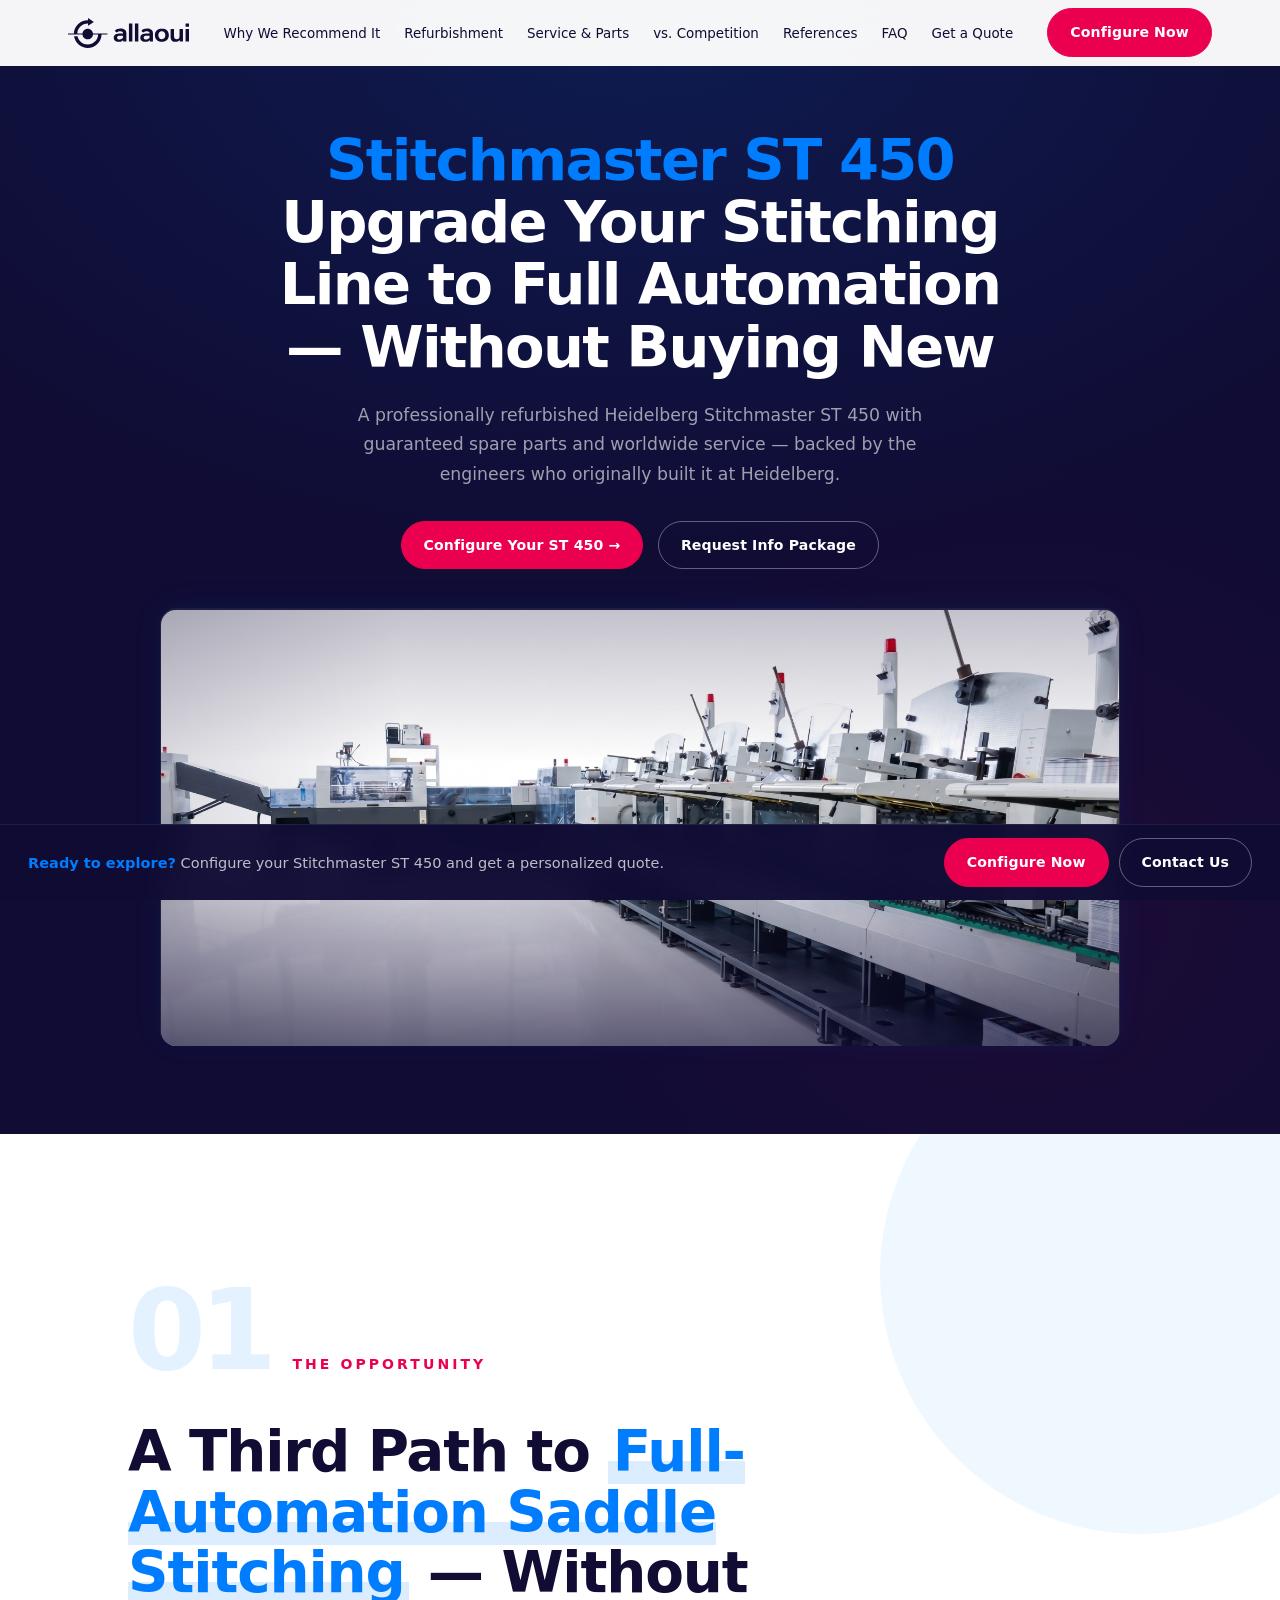
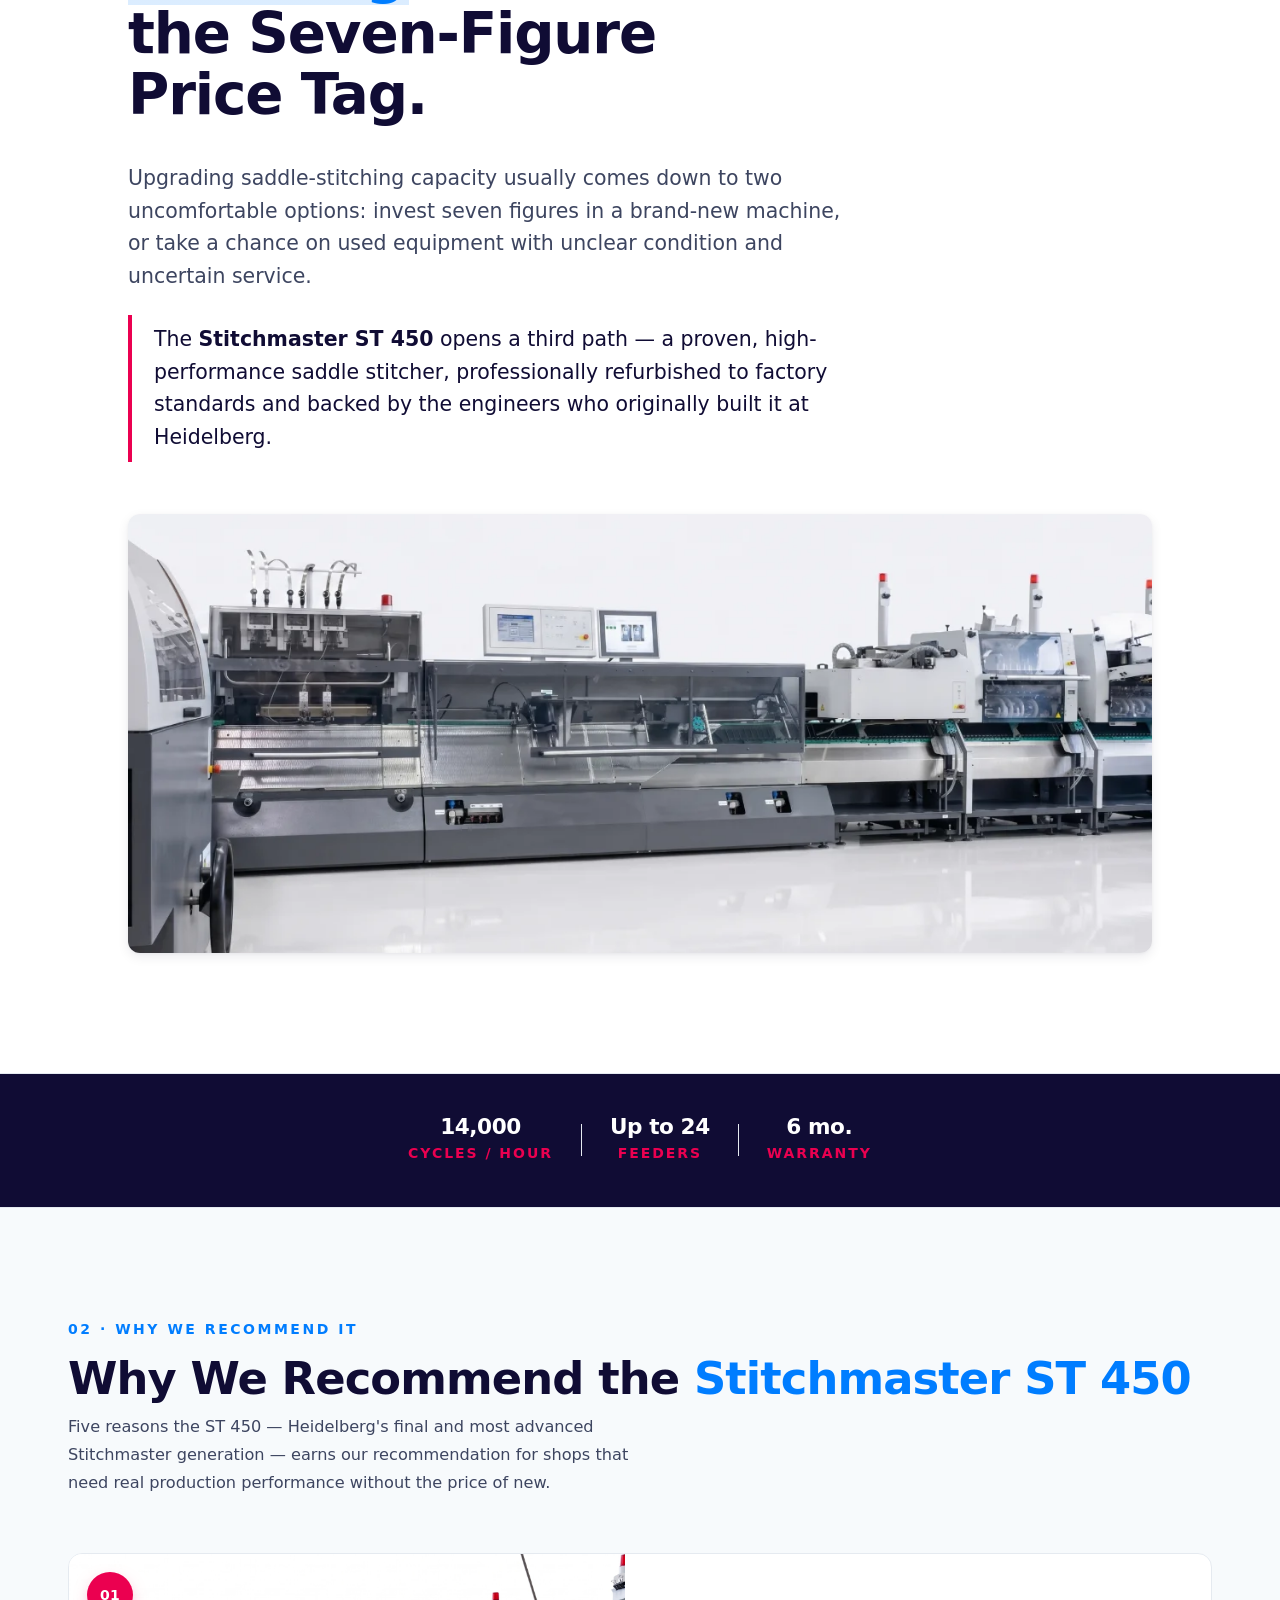
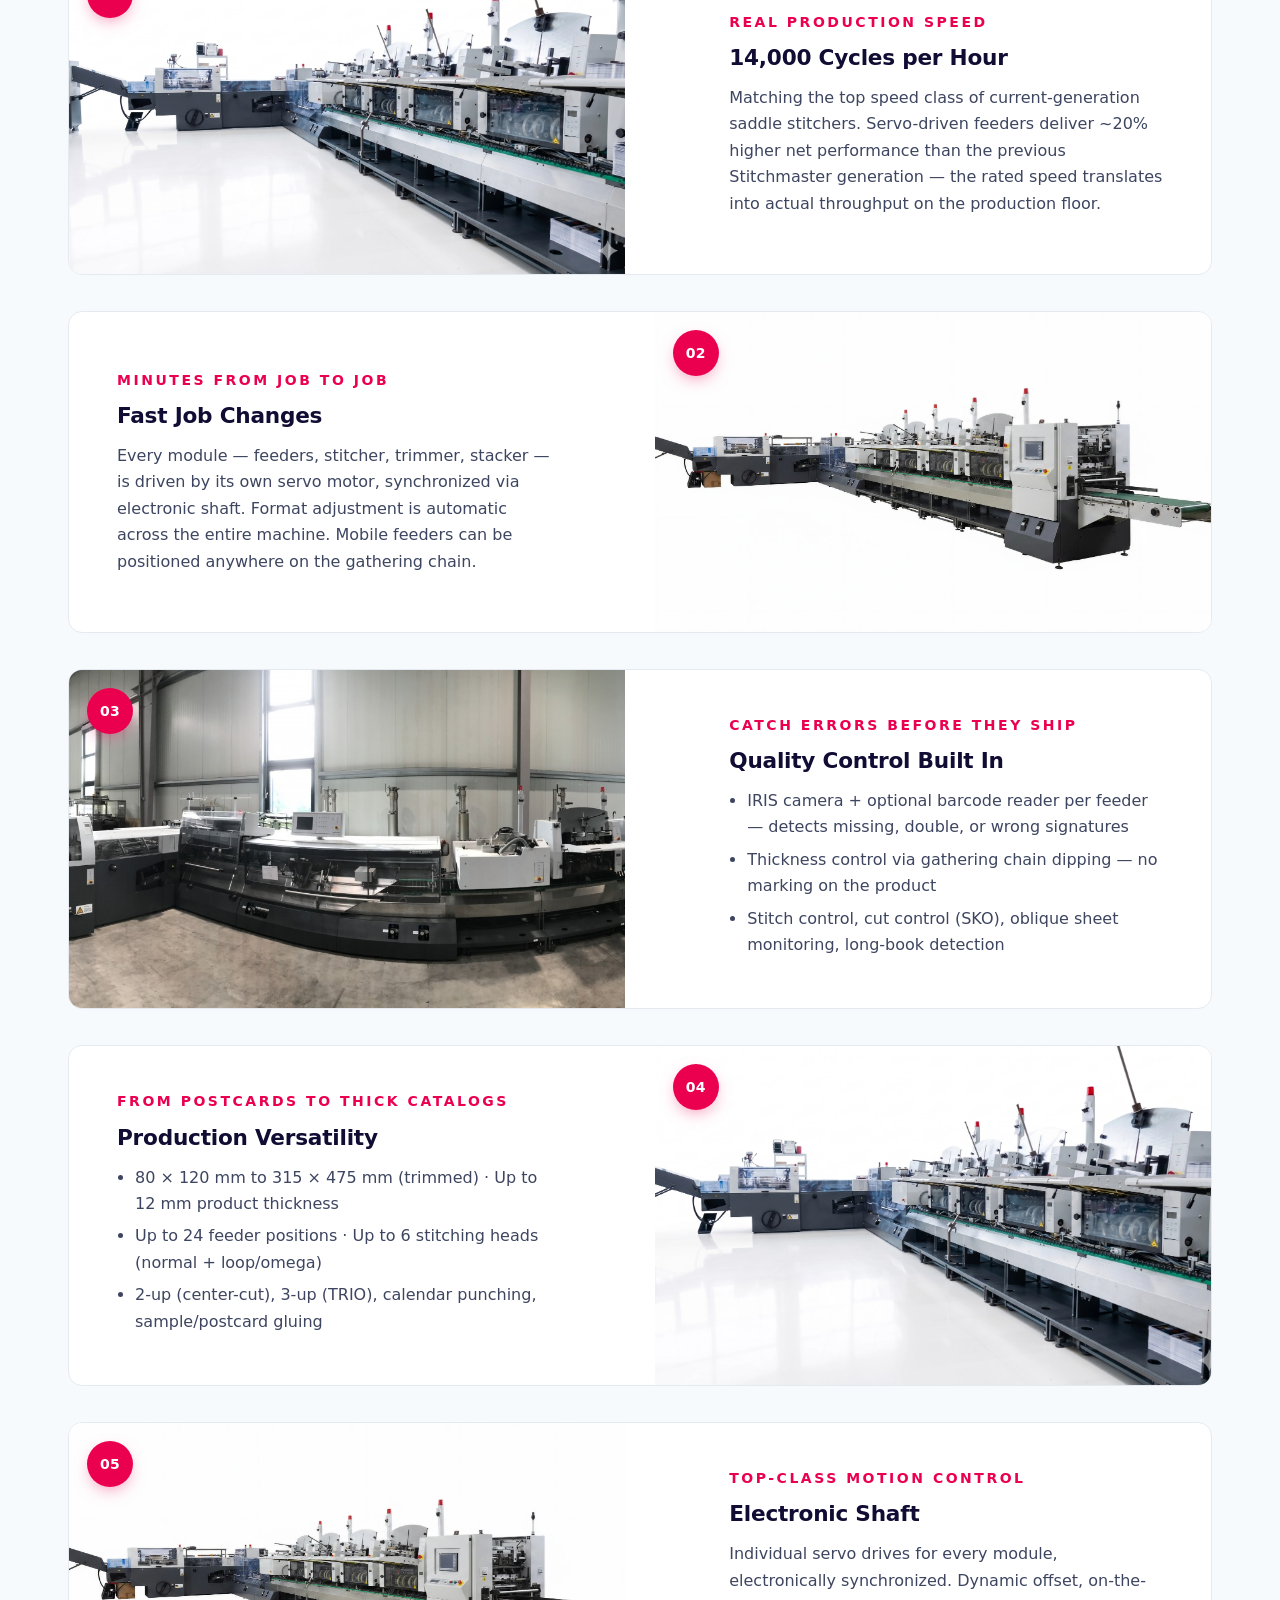
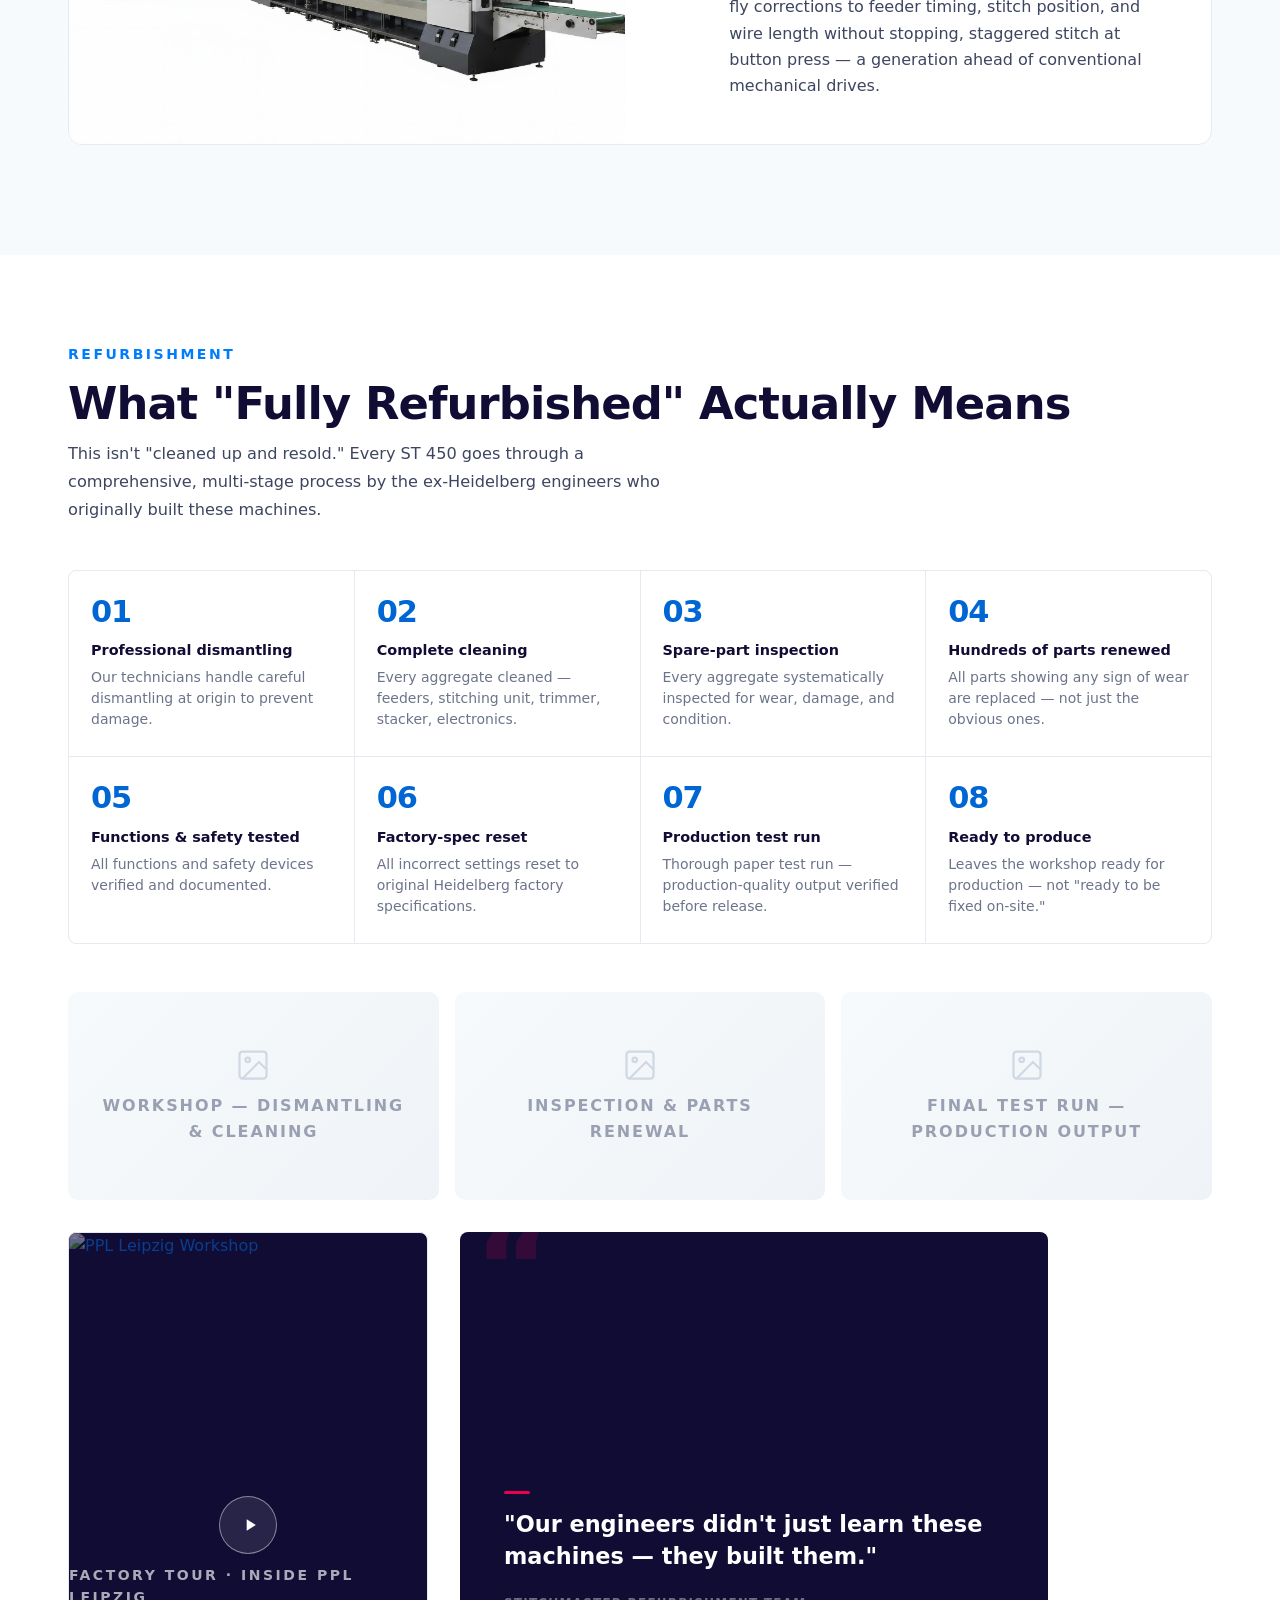
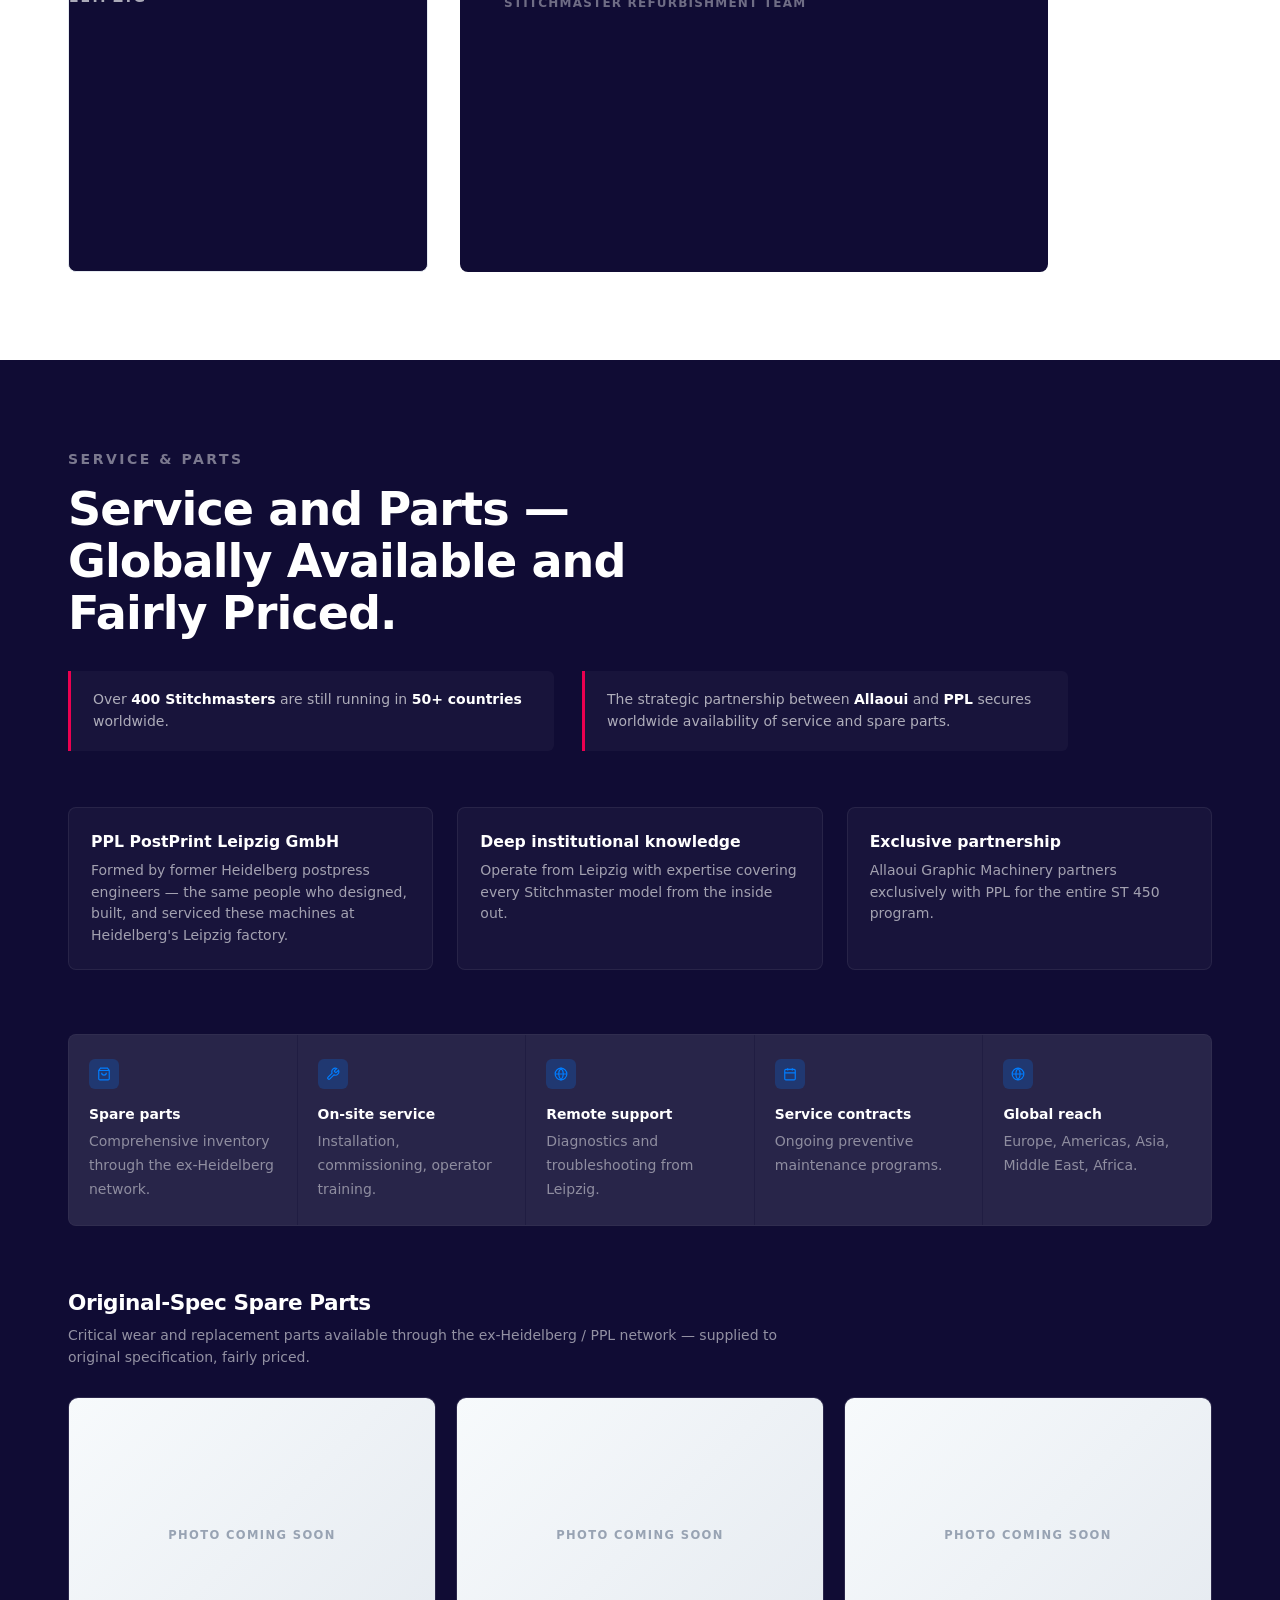
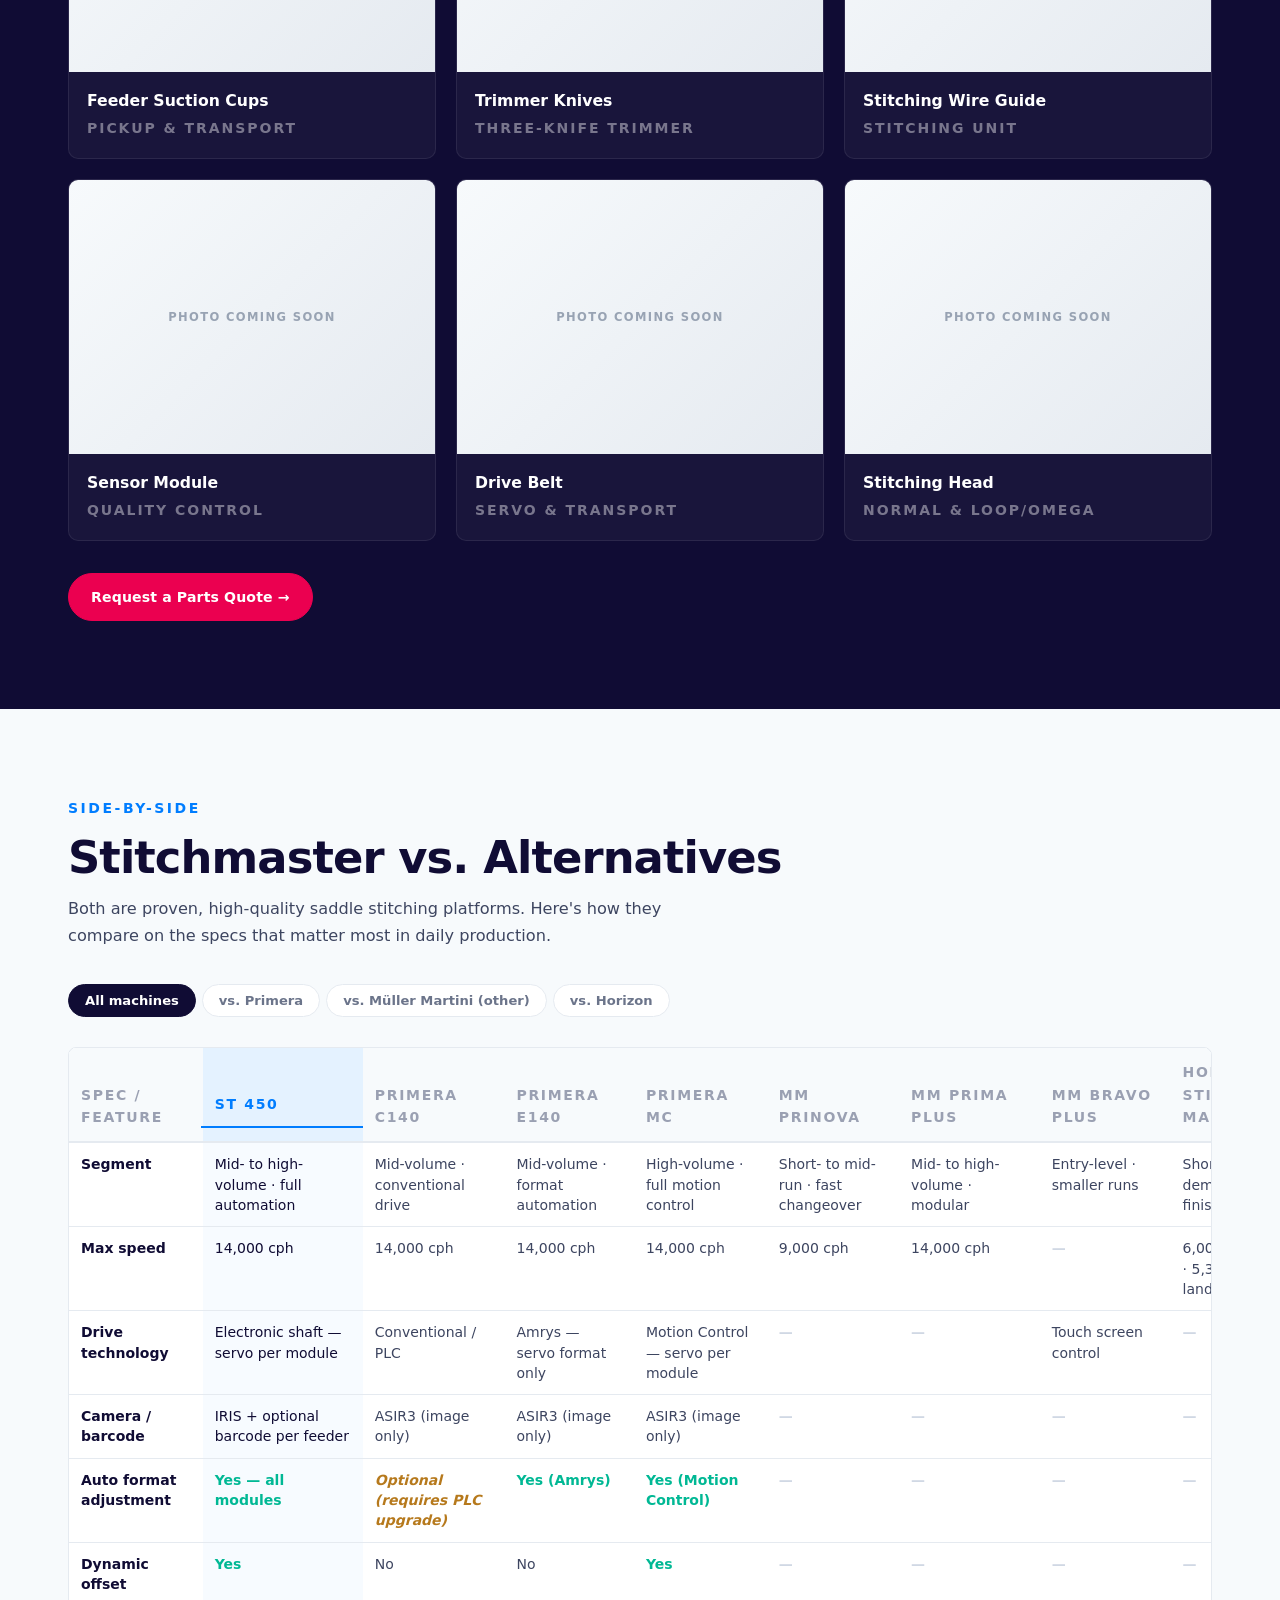
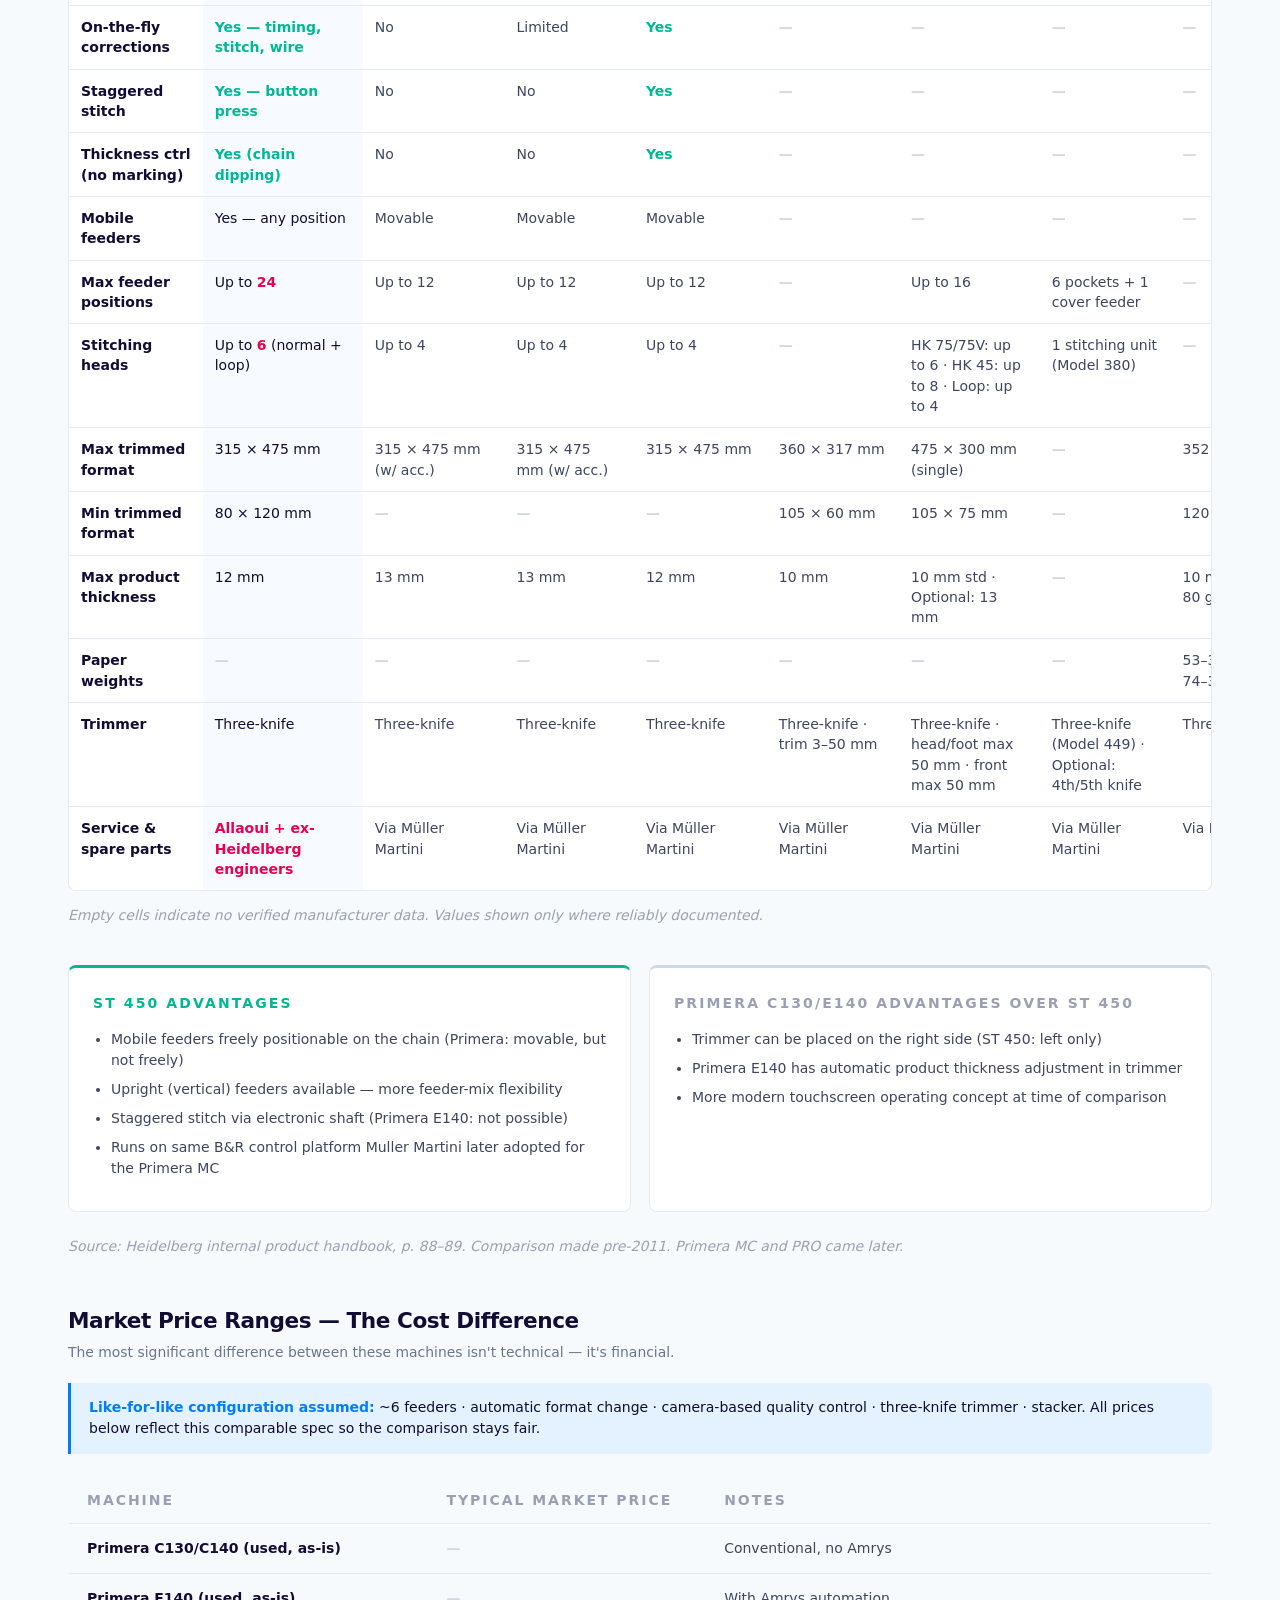
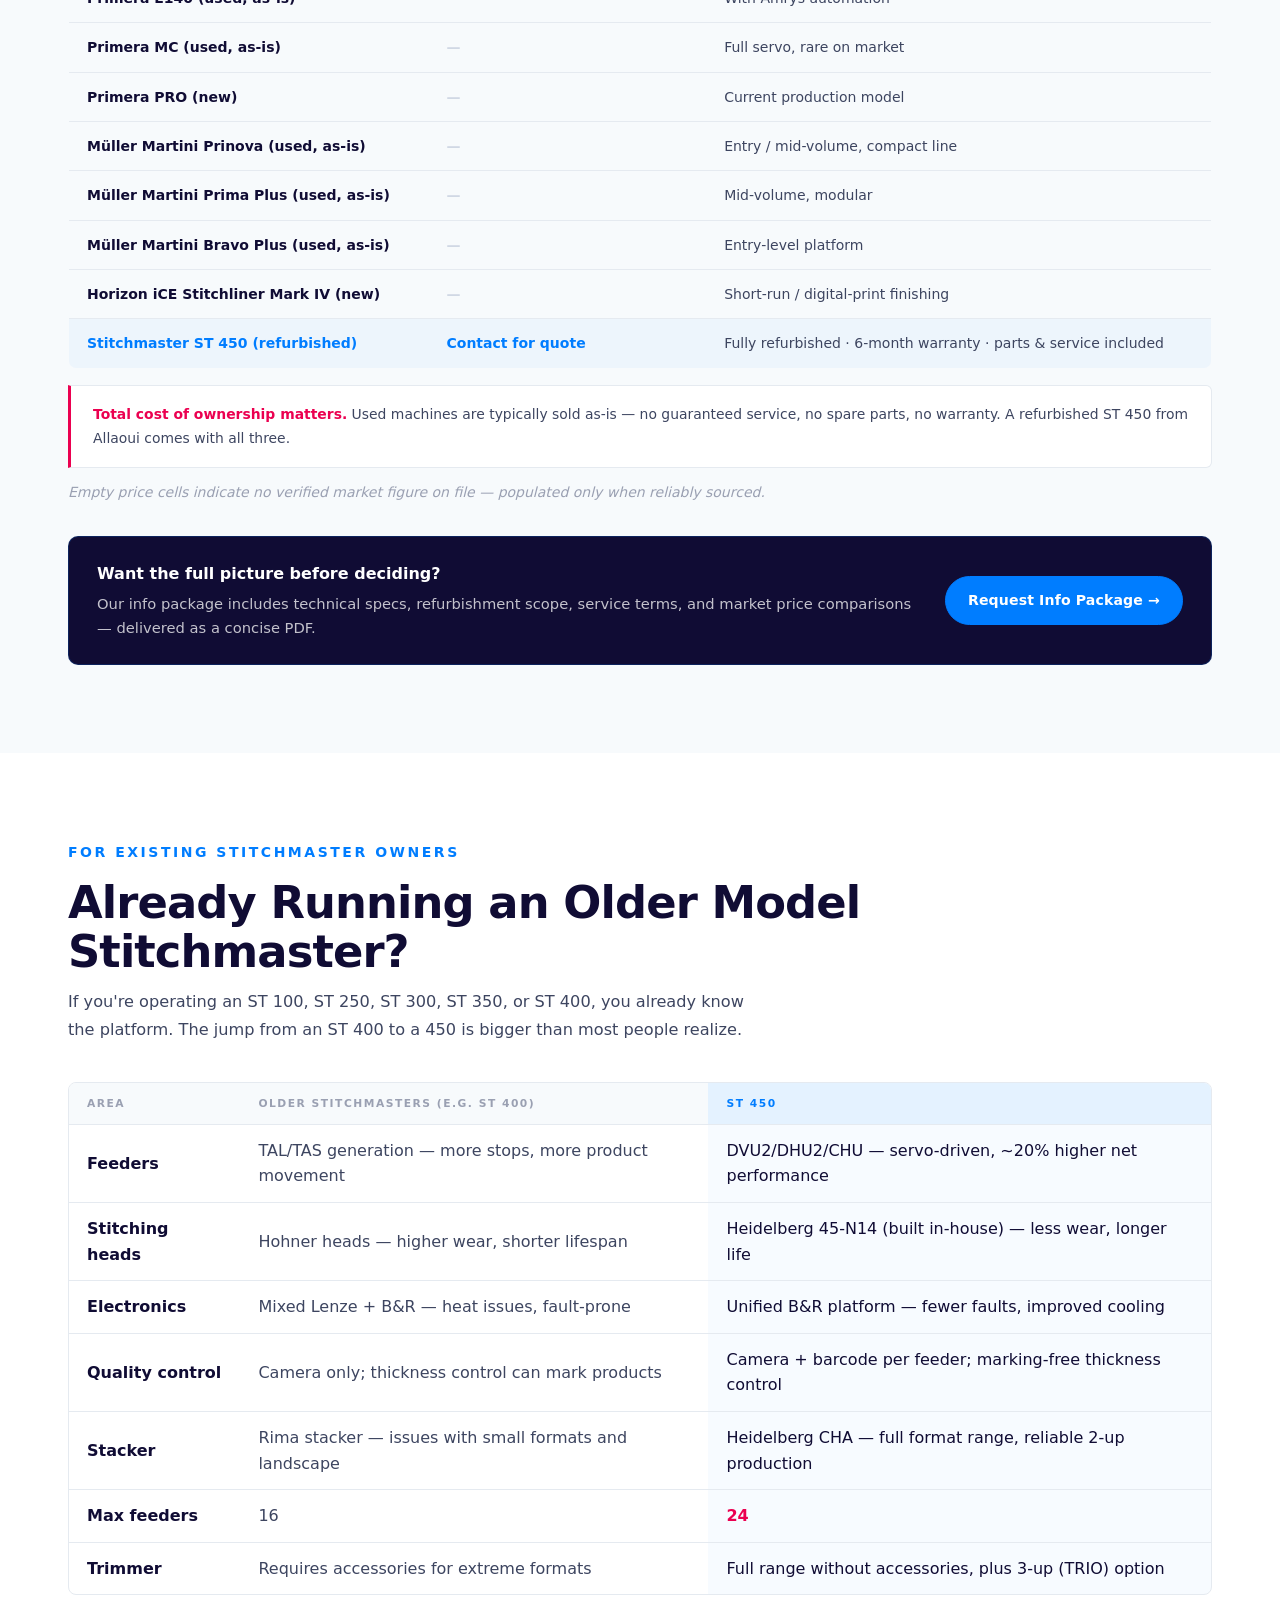
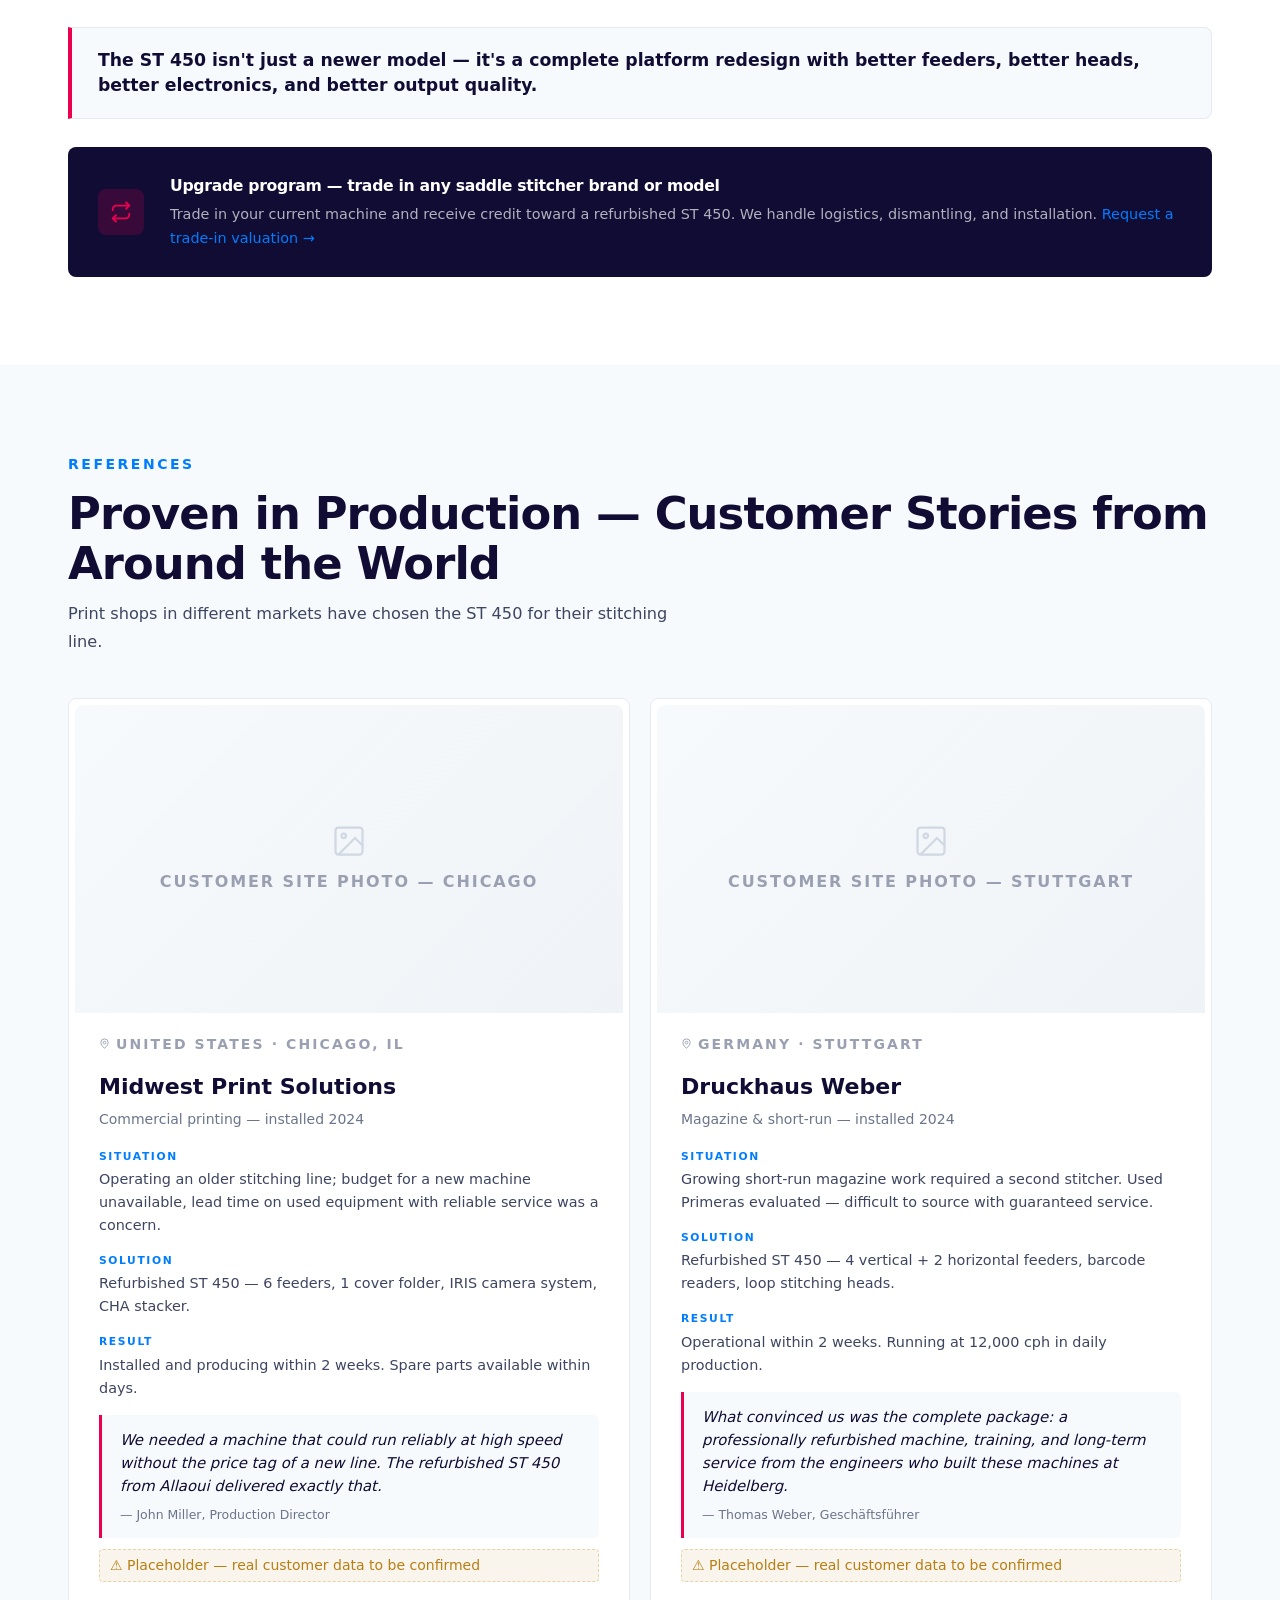
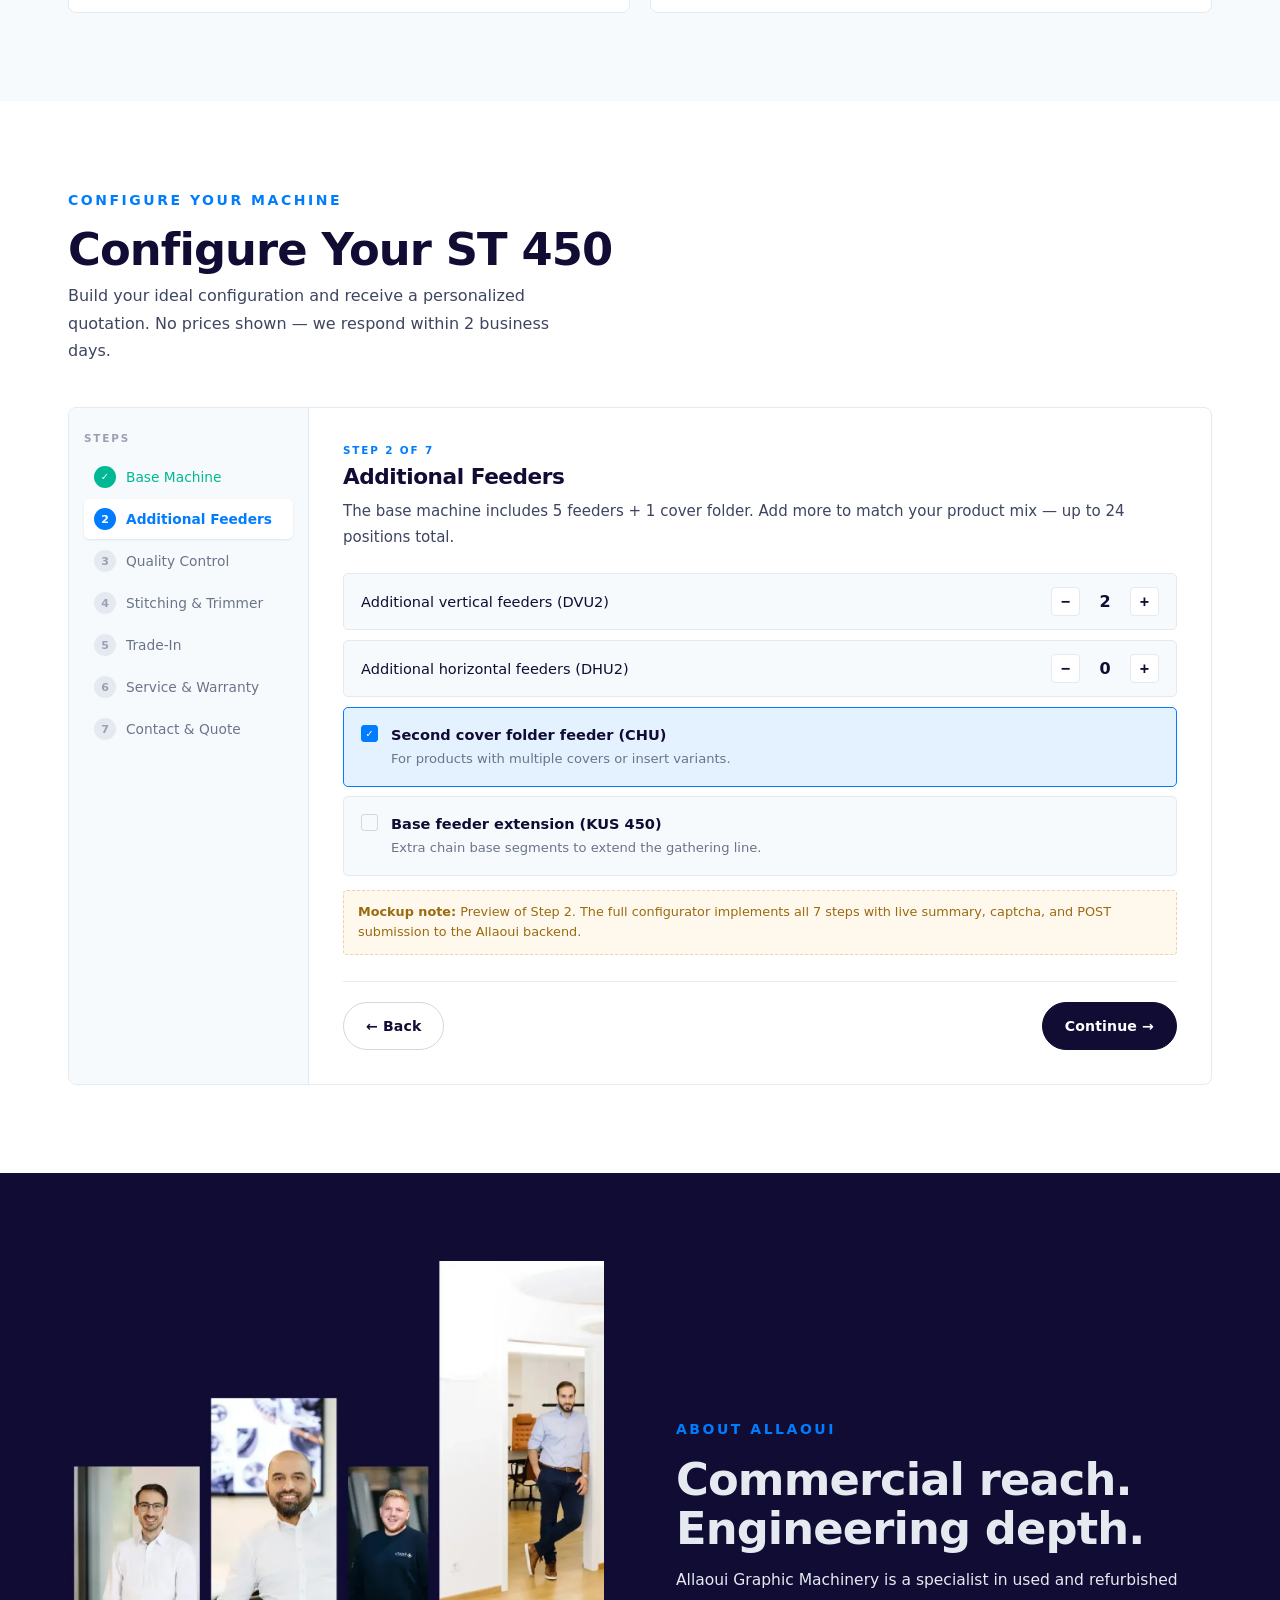
==== commit 6a5f3018: "Design changes" ====
--- a/index.html
+++ b/index.html
@@ -24,8 +24,8 @@
         <li><a href="#references">References</a></li>
         <li><a href="#faq">FAQ</a></li>
         <li><a href="#config">Get a Quote</a></li>
-        <li class="nav-cta"><a href="#config" class="btn btn-red">Configure Now</a></li>
       </ul>
+      <div><a href="#config" class="btn btn-red" style="width: auto;">Configure Now</a></div>
       <button class="ham" aria-label="Menu" onclick="document.getElementById('mainNav').classList.toggle('open')">
         <span></span><span></span><span></span>
       </button>
@@ -71,14 +71,7 @@
         high-performance saddle stitcher, professionally refurbished to factory standards and backed by the engineers
         who originally built it at Heidelberg.</p>
       <div class="img-ph img-ph-wide opp-photo" style="margin-top:52px;">
-        <div class="img-ph-inner">
-          <svg viewBox="0 0 24 24" stroke-width="1.5" stroke="currentColor">
-            <rect x="3" y="3" width="18" height="18" rx="2" />
-            <circle cx="8.5" cy="8.5" r="1.5" />
-            <polyline points="21,15 16,10 5,21" />
-          </svg>
-          <span class="img-ph-label">Machine in production — full-width hero photo</span>
-        </div>
+
       </div>
     </div>
   </section>
@@ -208,7 +201,7 @@
         <div class="stile">
           <div class="sn">01</div>
           <h5>Professional dismantling</h5>
-          <p>PPL technicians handle careful dismantling at origin to prevent damage.</p>
+          <p>Our technicians handle careful dismantling at origin to prevent damage.</p>
         </div>
         <div class="stile">
           <div class="sn">02</div>
@@ -364,28 +357,7 @@
           <p>Europe, Americas, Asia, Middle East, Africa.</p>
         </div>
       </div>
-      <div class="svc-photo-pair">
-        <div class="img-ph img-ph-dark img-ph-landscape">
-          <div class="img-ph-inner">
-            <svg viewBox="0 0 24 24" stroke-width="1.5" stroke="currentColor">
-              <rect x="3" y="3" width="18" height="18" rx="2" />
-              <circle cx="8.5" cy="8.5" r="1.5" />
-              <polyline points="21,15 16,10 5,21" />
-            </svg>
-            <span class="img-ph-label">PPL team / workshop — Leipzig</span>
-          </div>
-        </div>
-        <div class="img-ph img-ph-dark img-ph-landscape">
-          <div class="img-ph-inner">
-            <svg viewBox="0 0 24 24" stroke-width="1.5" stroke="currentColor">
-              <rect x="3" y="3" width="18" height="18" rx="2" />
-              <circle cx="8.5" cy="8.5" r="1.5" />
-              <polyline points="21,15 16,10 5,21" />
-            </svg>
-            <span class="img-ph-label">Spare-parts warehouse / inventory</span>
-          </div>
-        </div>
-      </div>
+
       <div class="parts-block">
         <div class="parts-head">
           <h3>Original-Spec Spare Parts</h3>
@@ -1007,8 +979,8 @@
         <span class="eyebrow">About Allaoui</span>
         <h2>Commercial reach.<br>Engineering depth.</h2>
         <p>Allaoui Graphic Machinery is a specialist in used and refurbished print finishing equipment, based in Aachen,
-          Germany, serving customers worldwide. For the ST 450 program we partner exclusively with PPL PostPrint Leipzig
-          — former Heidelberg postpress engineers who built these machines at the original Leipzig factory.</p>
+          Germany, serving customers worldwide. For the ST 450 program we partner exclusively with former Heidelberg
+          postpress engineers who built these machines at the original Leipzig factory.</p>
         <p>Two companies. One delivering machines to 50+ countries. The other knowing them down to the last component.
         </p>
         <div class="a-stats">
@@ -1018,7 +990,7 @@
         </div>
         <div style="display:flex;gap:12px;flex-wrap:wrap;">
           <a href="#config" class="btn btn-red">Talk to our team</a>
-          <a href="https://allaoui.com/en/company" class="btn btn-ghost">About Allaoui &#8594;</a>
+          <a href="https://allaoui.com/en/company" class="btn btn-ghost btn-ghost-bl-bg">About Allaoui &#8594;</a>
         </div>
       </div>
     </div>
@@ -1085,7 +1057,7 @@
         <div class="fb">
           <div class="flogo"><img src="images/allaoui_logo.svg" alt="allaoui"></div>
           <div class="ftag">Innovate. Impress. Inspire.</div>
-          <p>Stitchmaster ST 450 refurbished in partnership with PPL PostPrint Leipzig — formed by the engineers who
+          <p>Stitchmaster ST 450 refurbished — formed by the engineers who
             built these machines at Heidelberg.</p>
         </div>
         <div class="fc">
--- a/stylesheet.css
+++ b/stylesheet.css
@@ -190,6 +190,10 @@
     background: transparent;
     color: var(--navy);
     border-color: var(--bdr2)
+}
+
+.btn-ghost-bl-bg {
+    color: var(--white);
 }
 
 .btn-ghost:hover {
@@ -2612,7 +2616,6 @@
 .hero-stat-l,
 .stile p,
 .sn,
-.img-ph-label,
 figcaption,
 small {
     font-size: var(--fs-min)
@@ -2625,7 +2628,6 @@
 .img-ph {
     position: relative;
     background: linear-gradient(135deg, var(--off) 0%, var(--off2) 100%);
-    border: 1.5px dashed var(--bdr2);
     border-radius: 10px;
     overflow: hidden;
     display: flex;
@@ -2724,5 +2726,8 @@
 /* Opportunity — wide photo, slight shadow */
 .opp-photo {
     border-radius: 12px;
-    box-shadow: var(--sh-md)
+    box-shadow: var(--sh-md);
+    background-image: url('images/stitchmaster_st_450_3.webp');
+    background-position: center;
+    background-size: cover;
 }
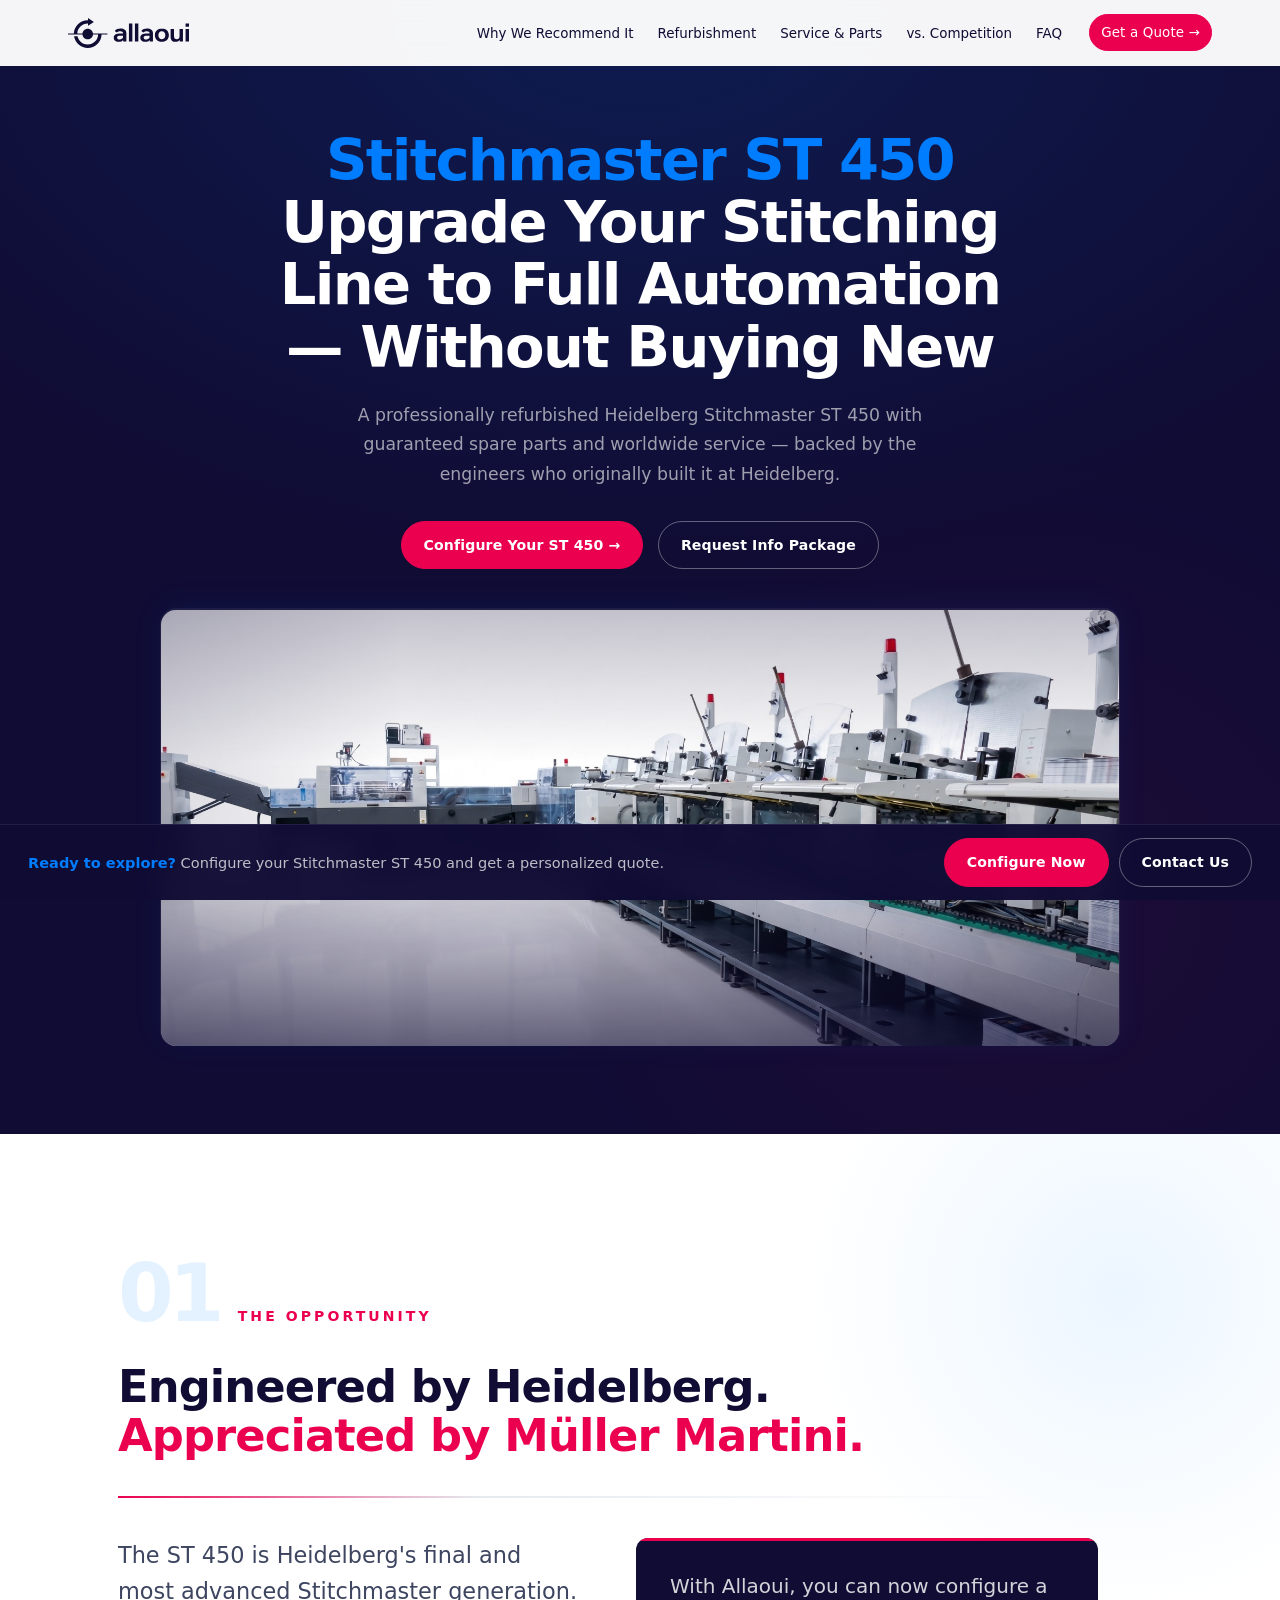
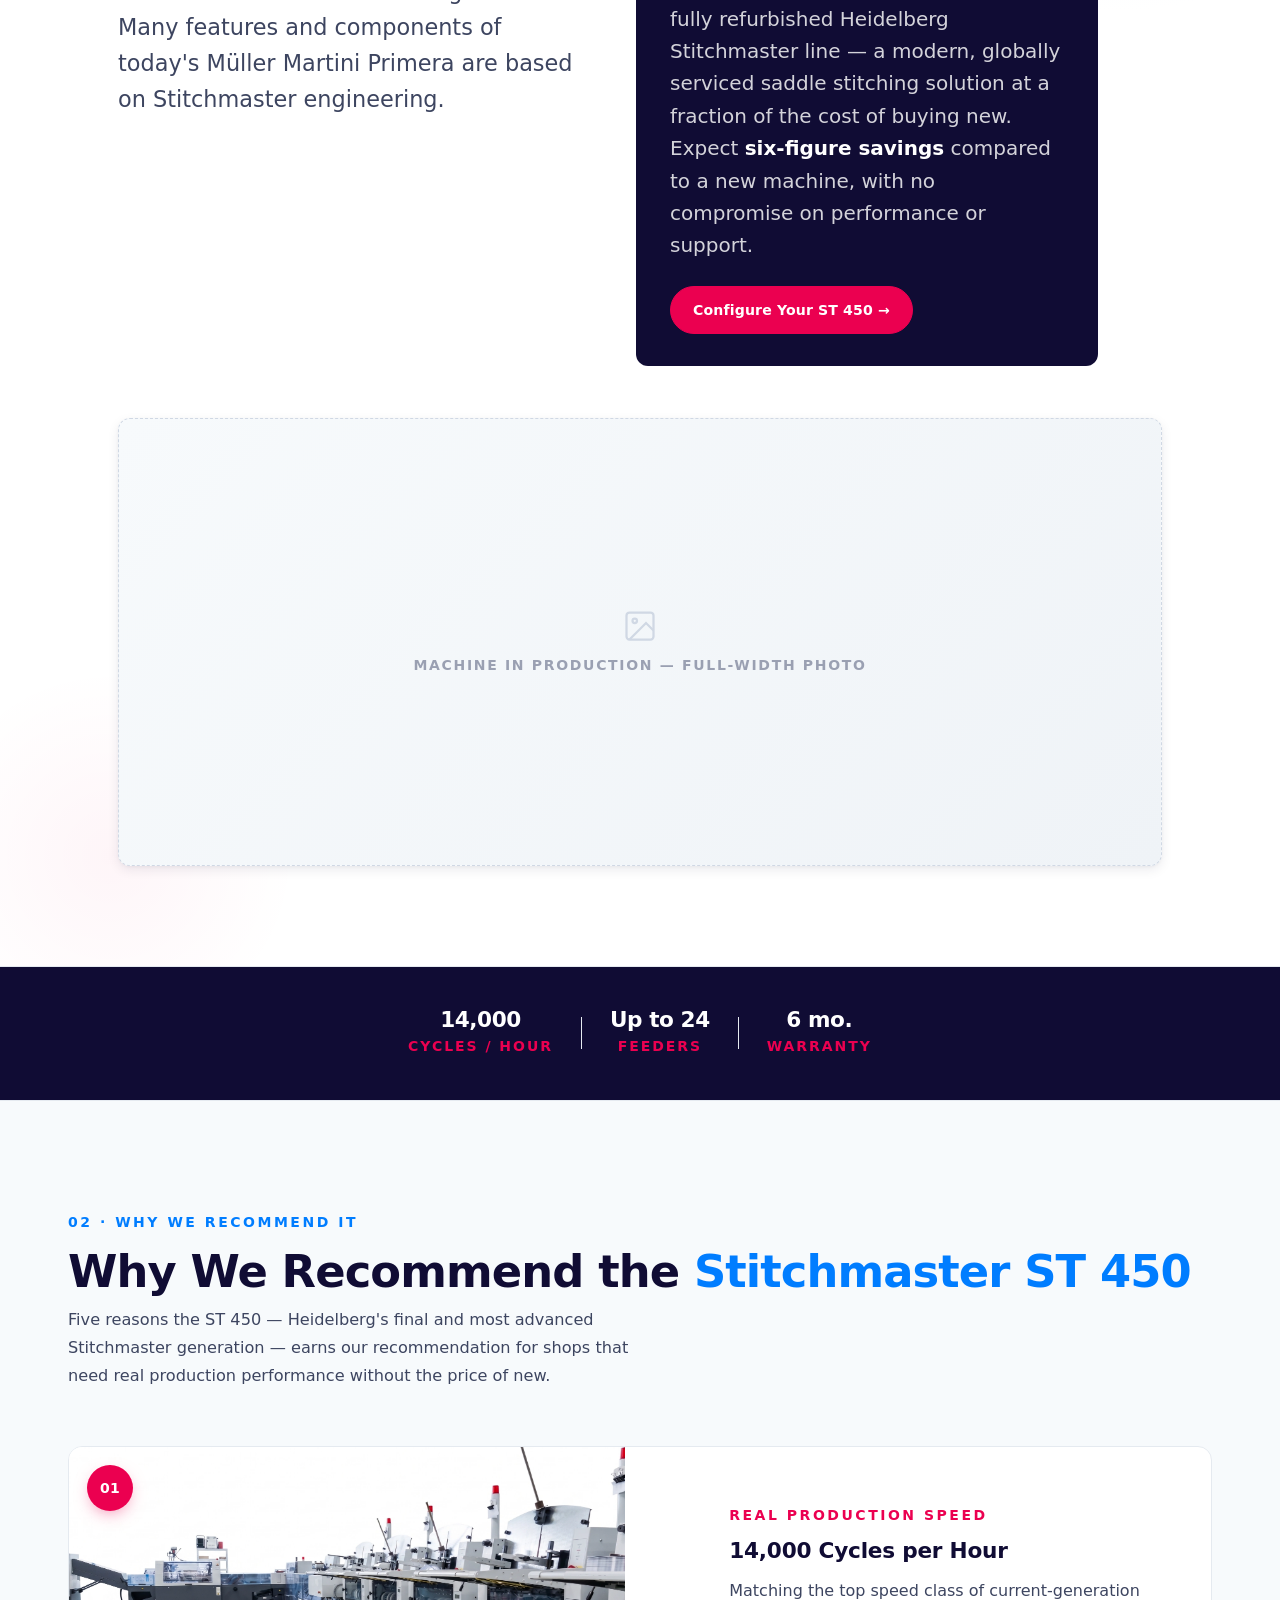
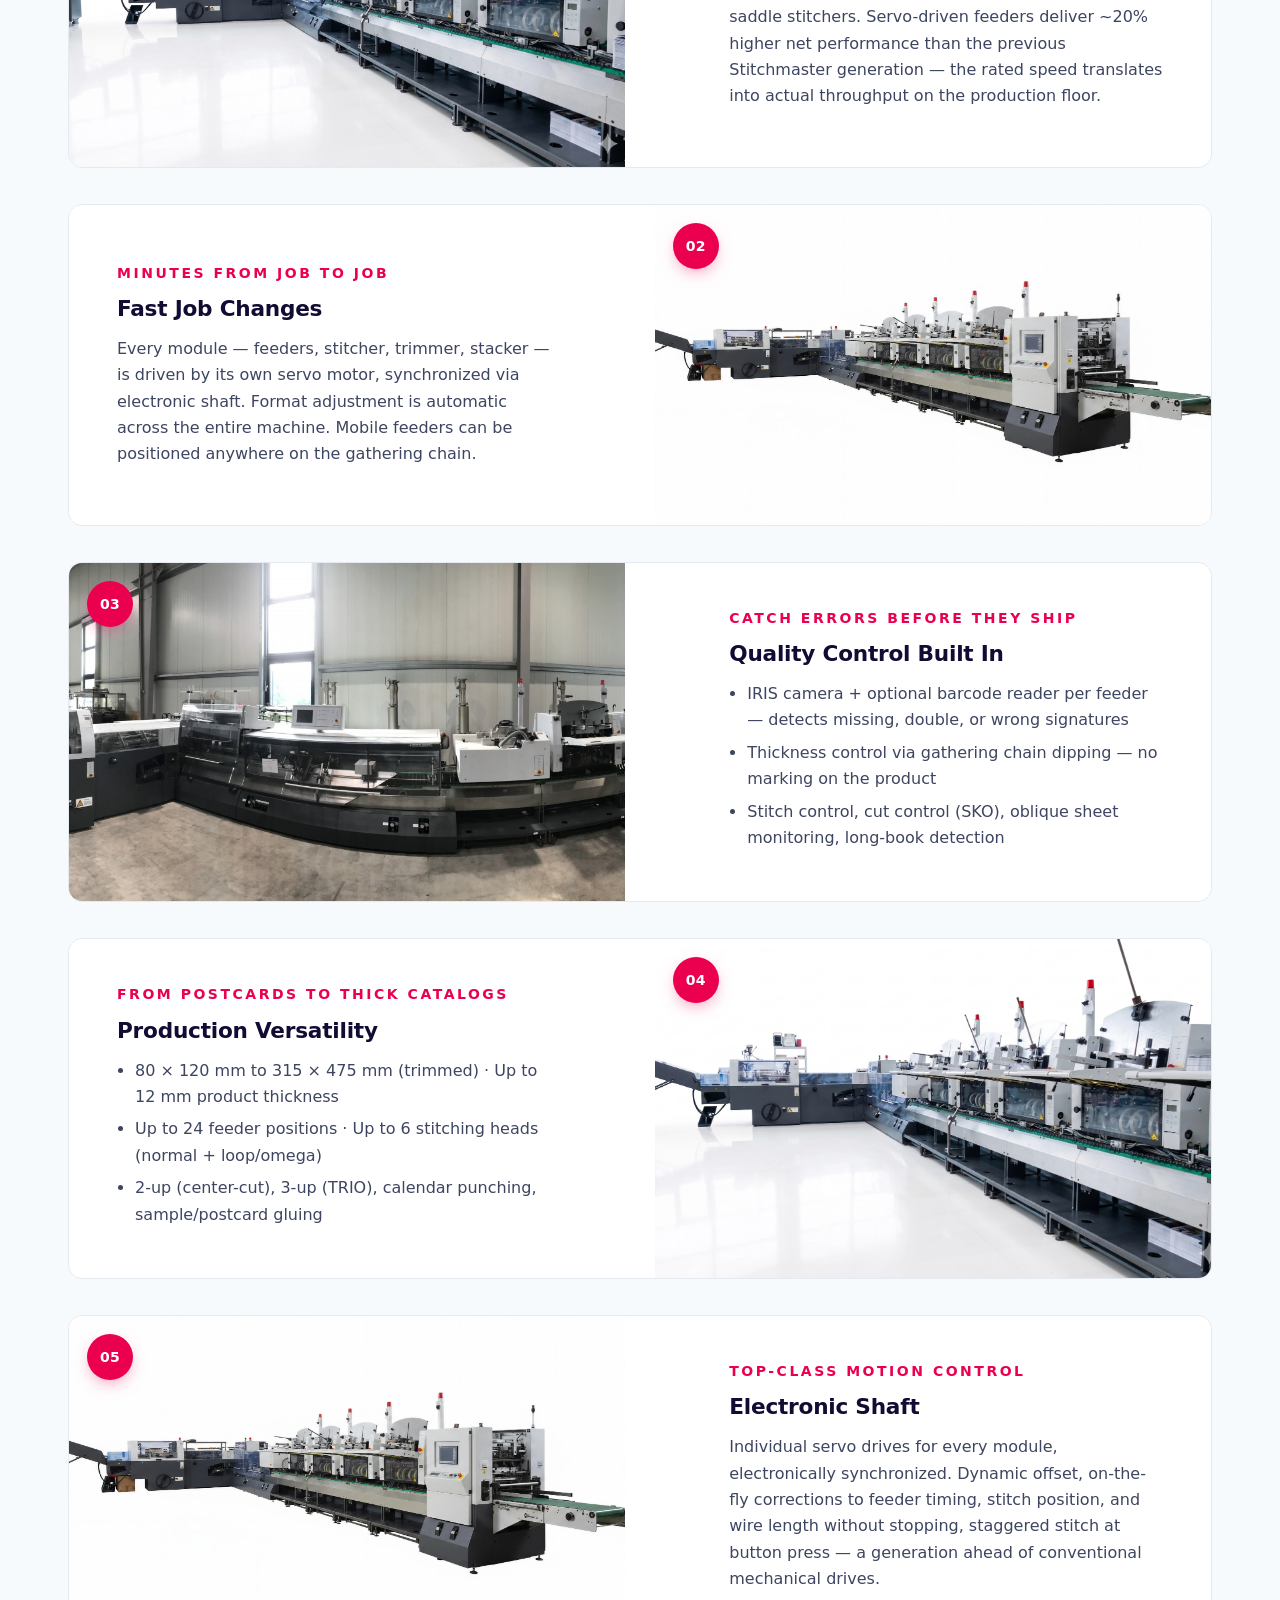
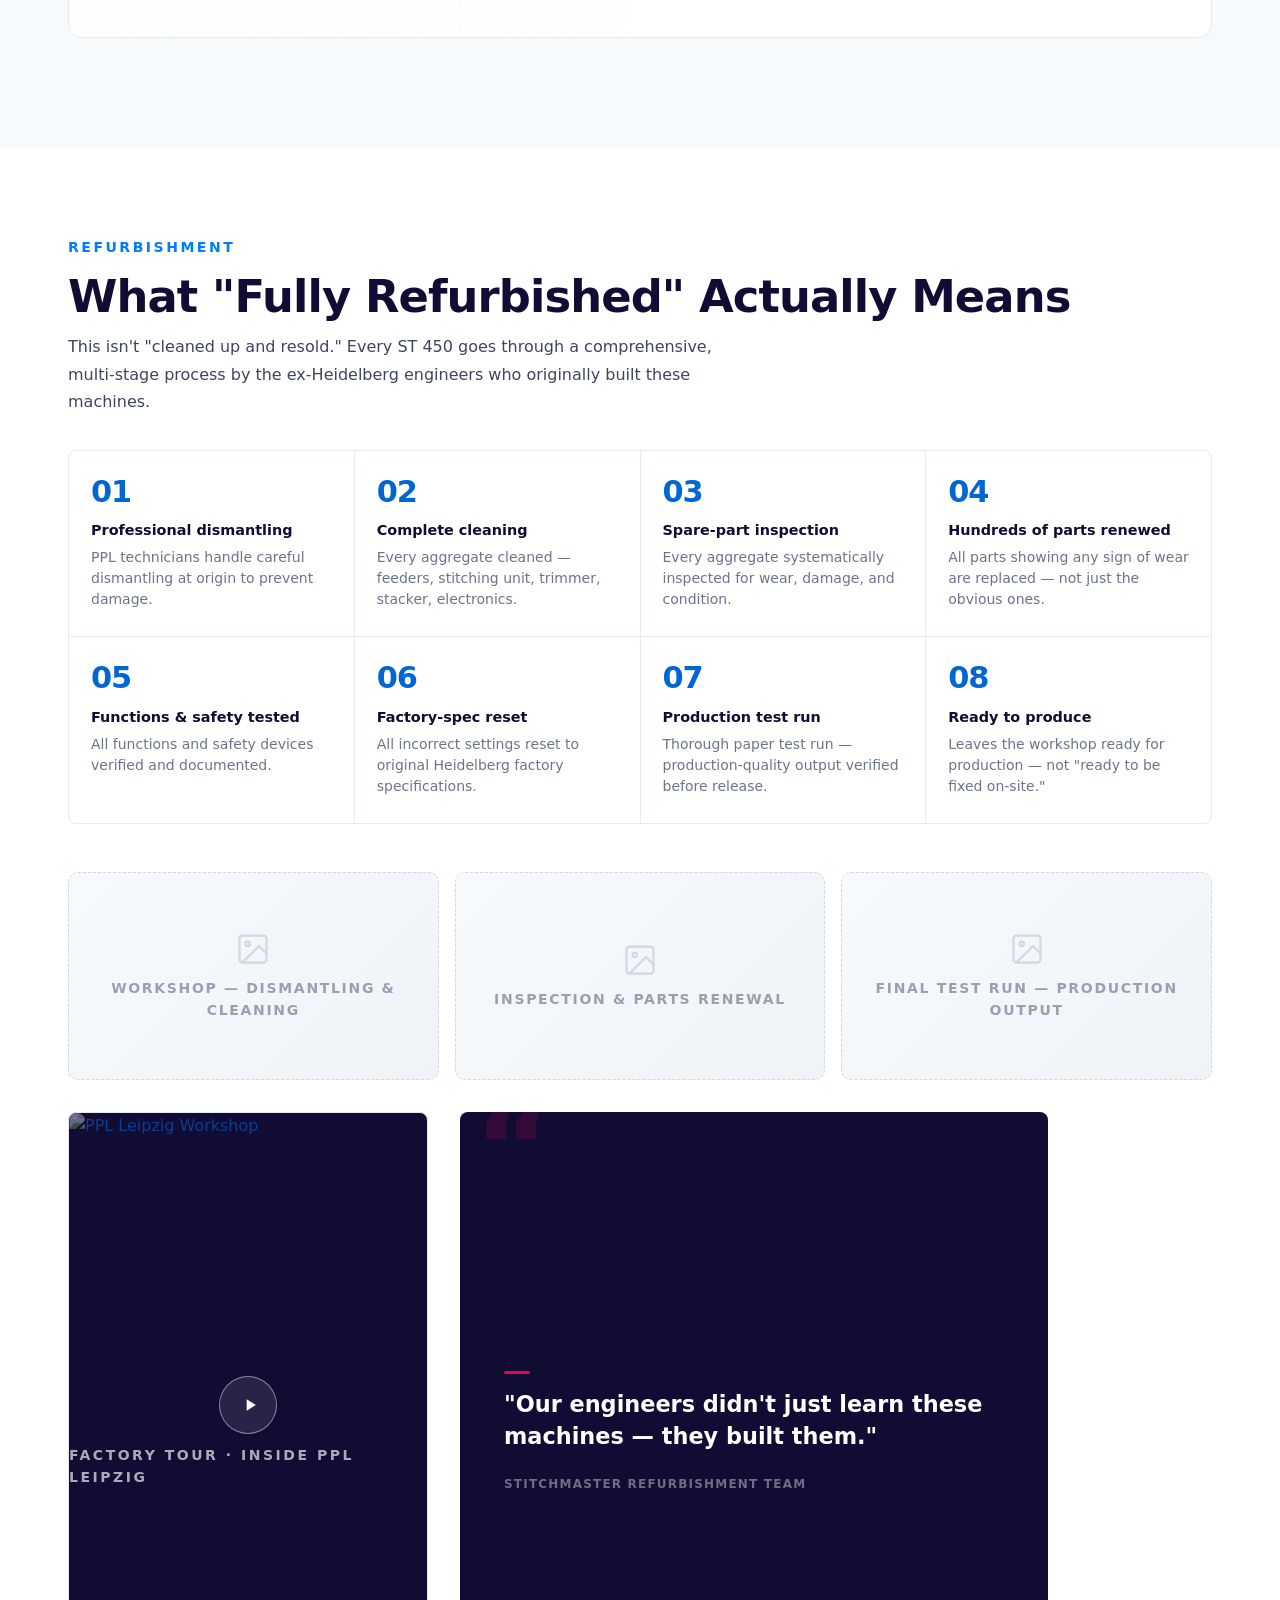
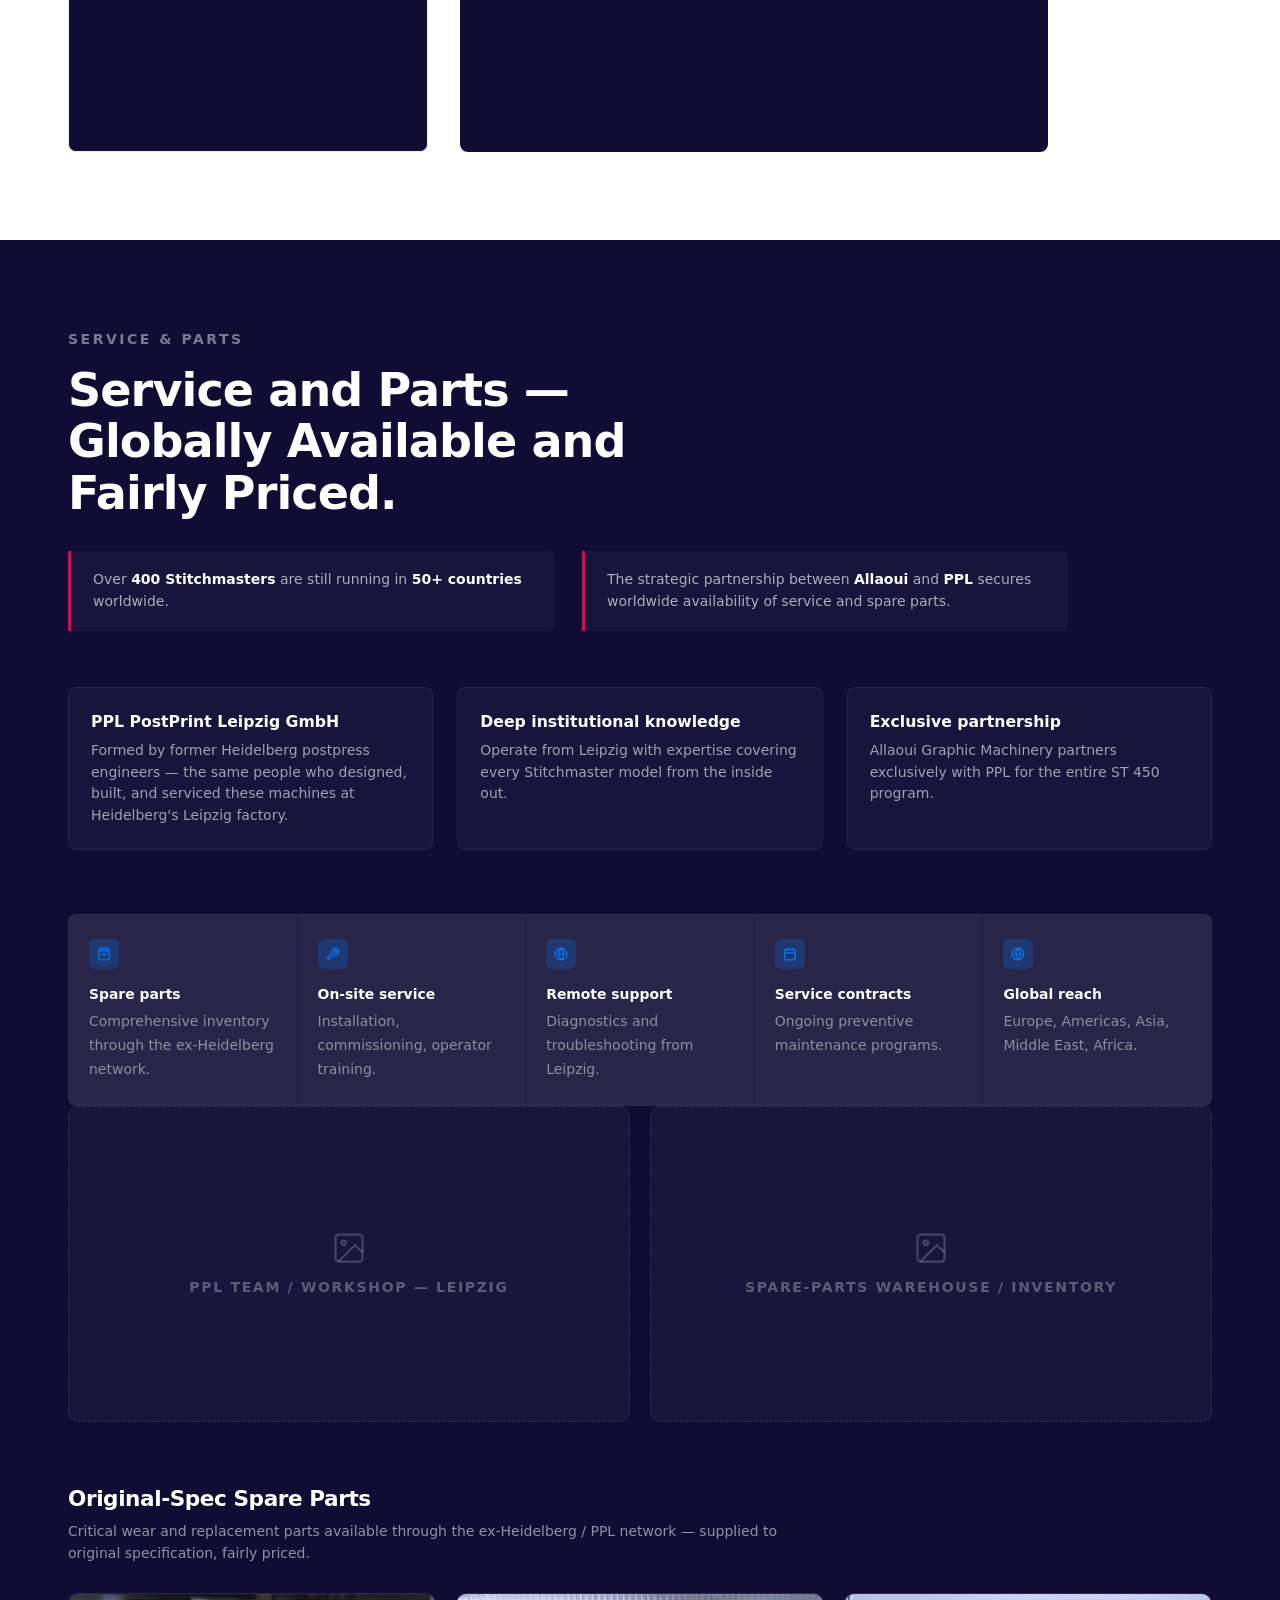
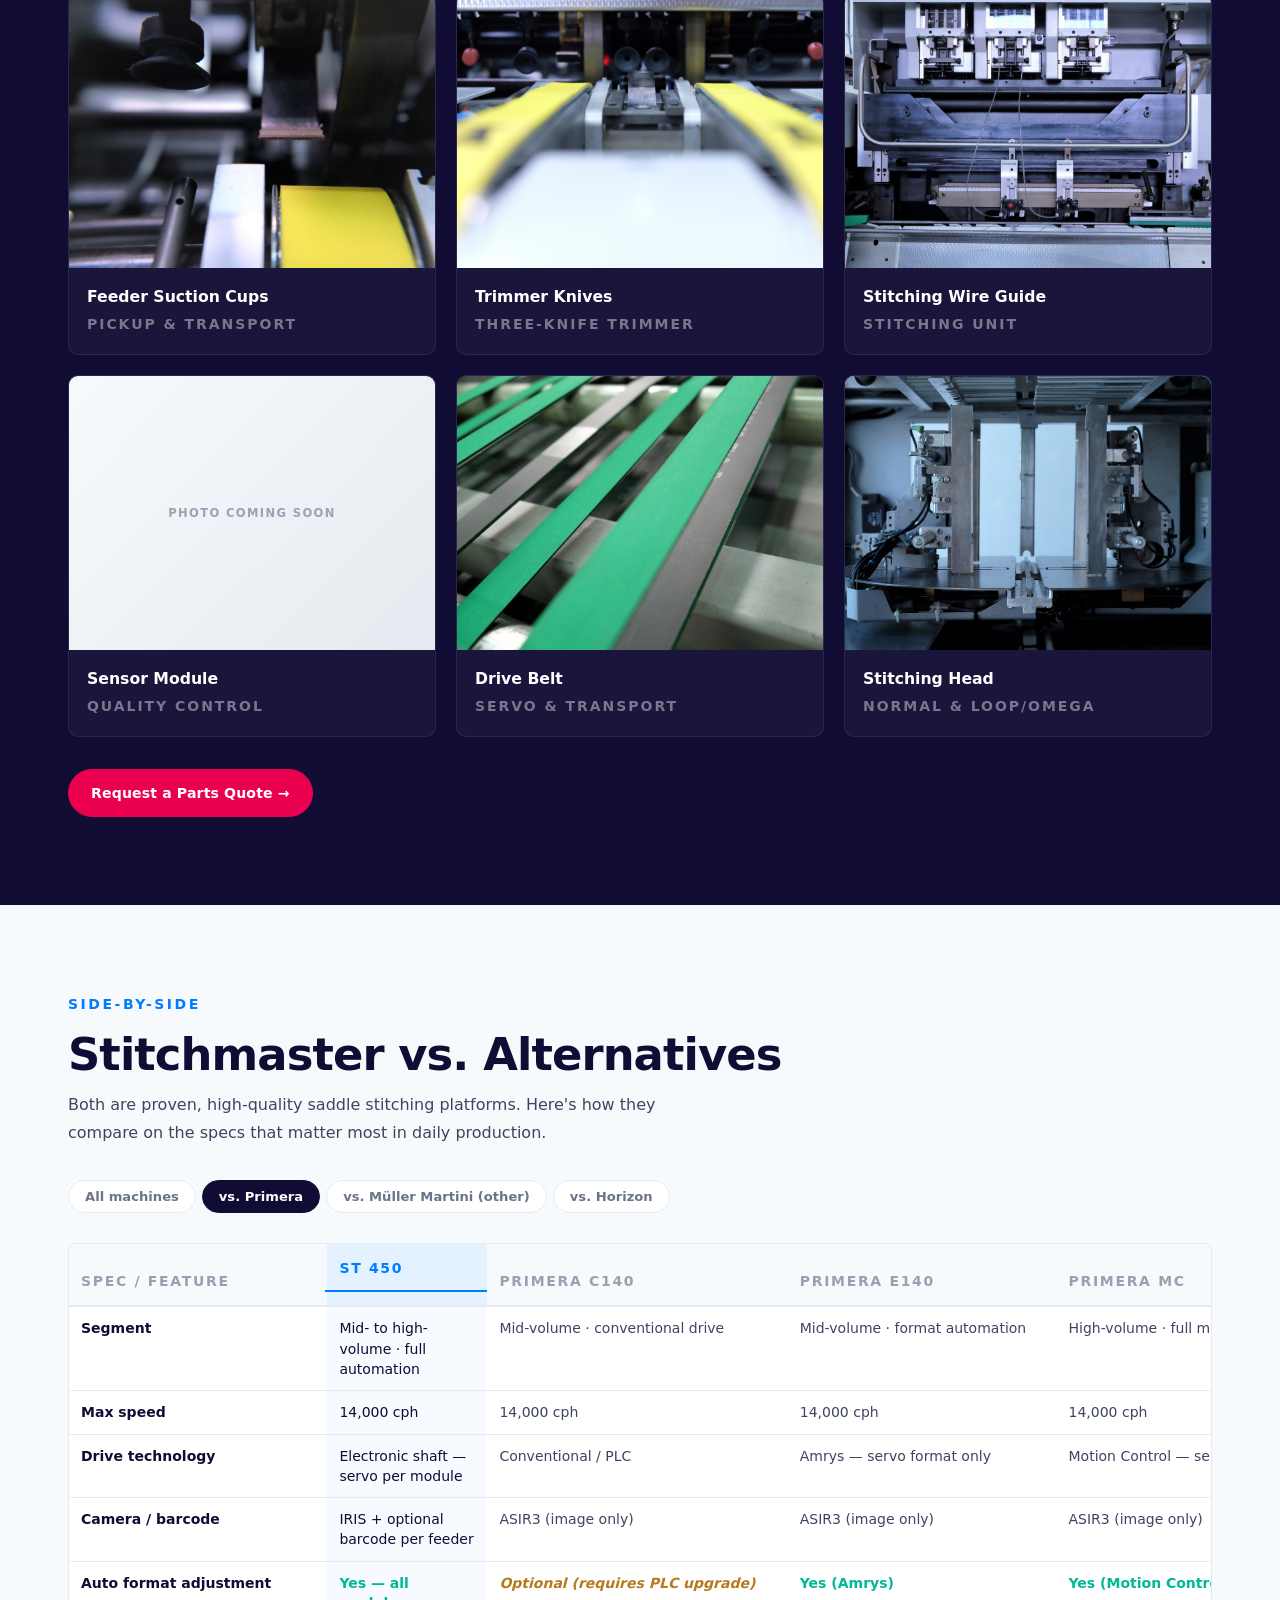
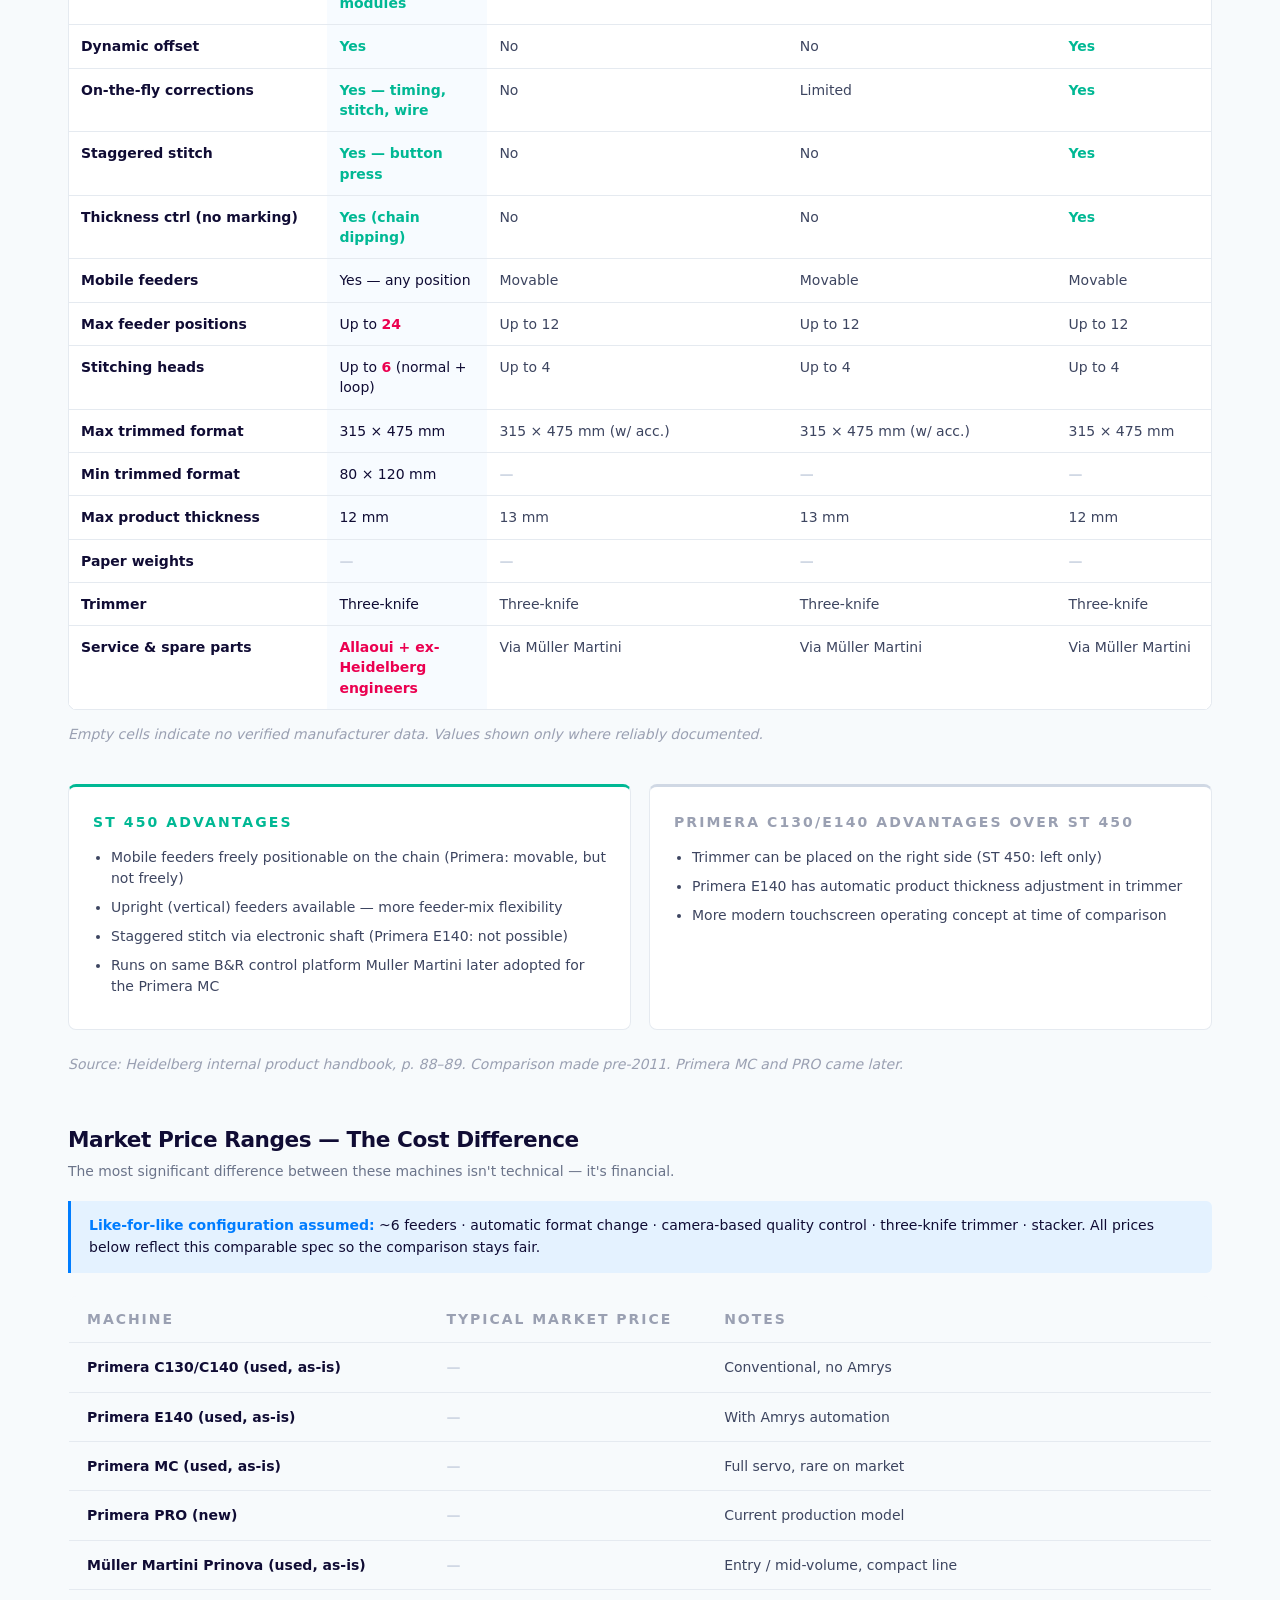
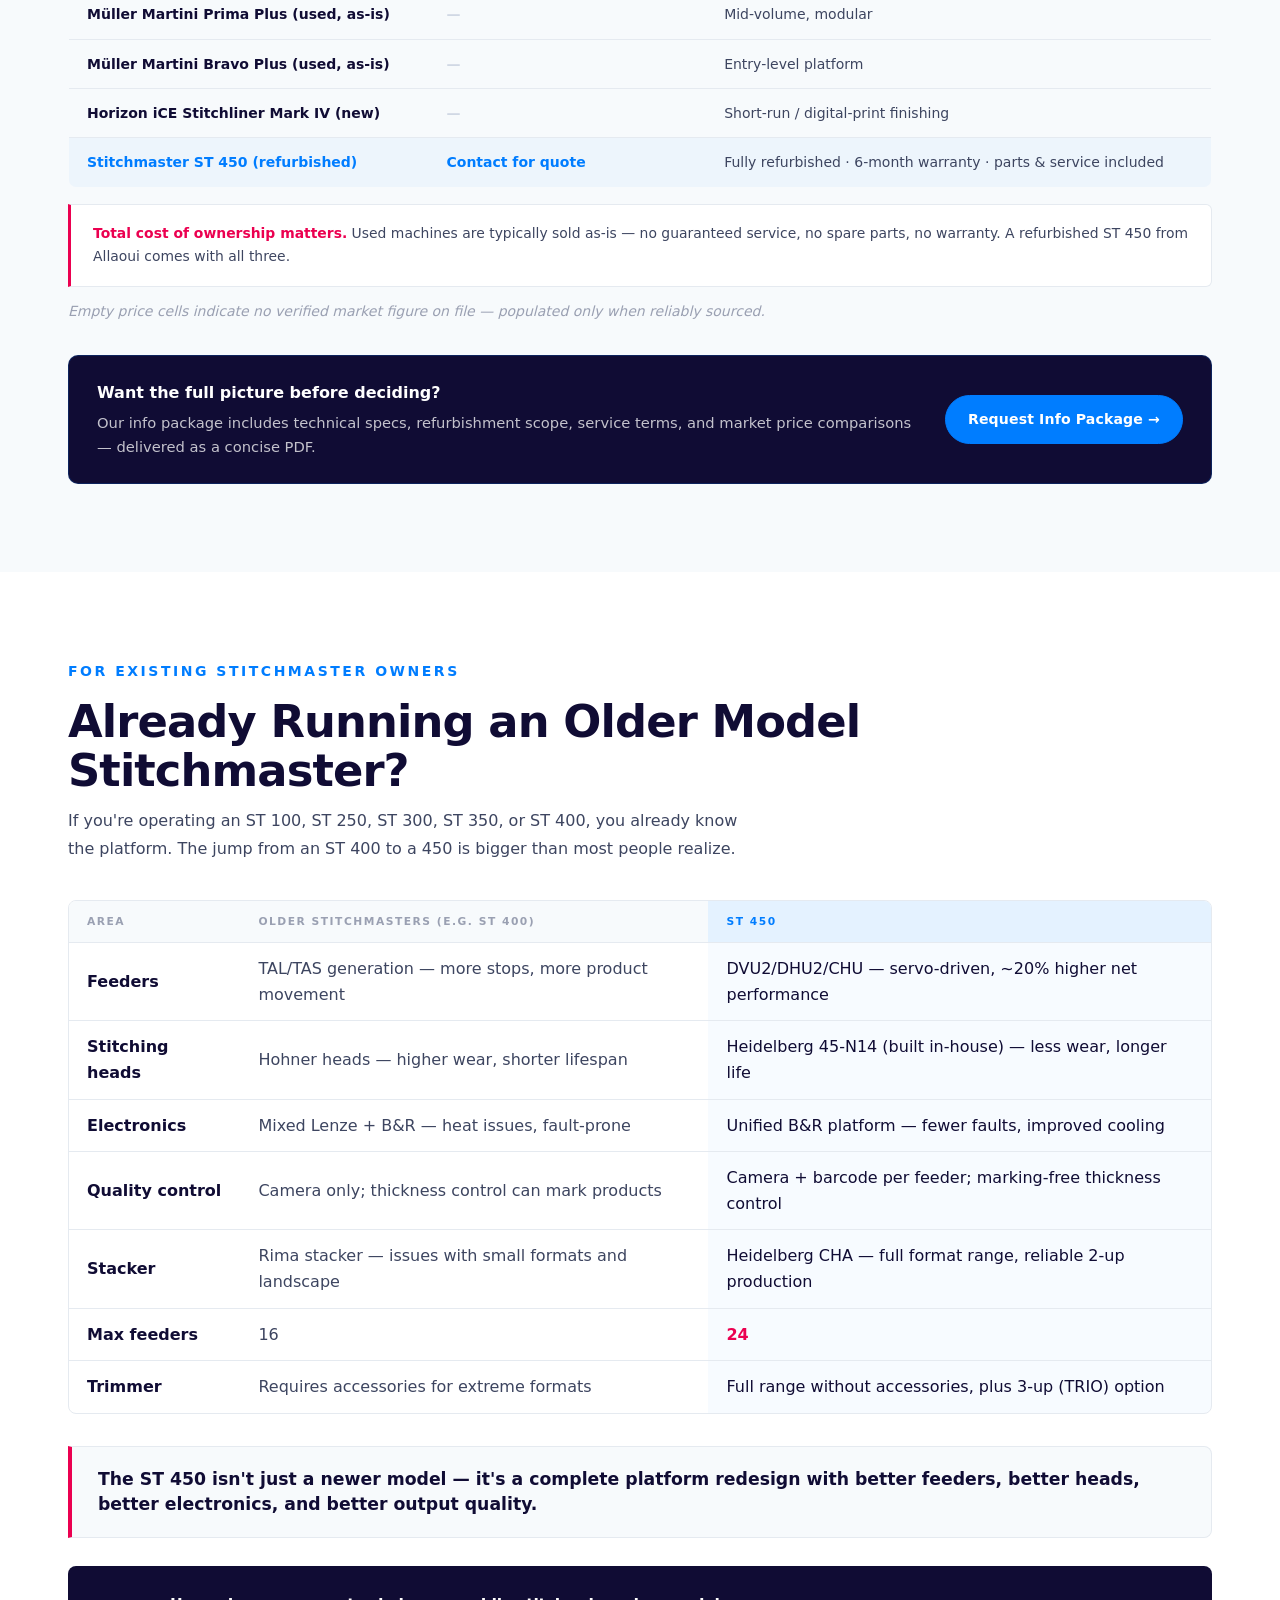
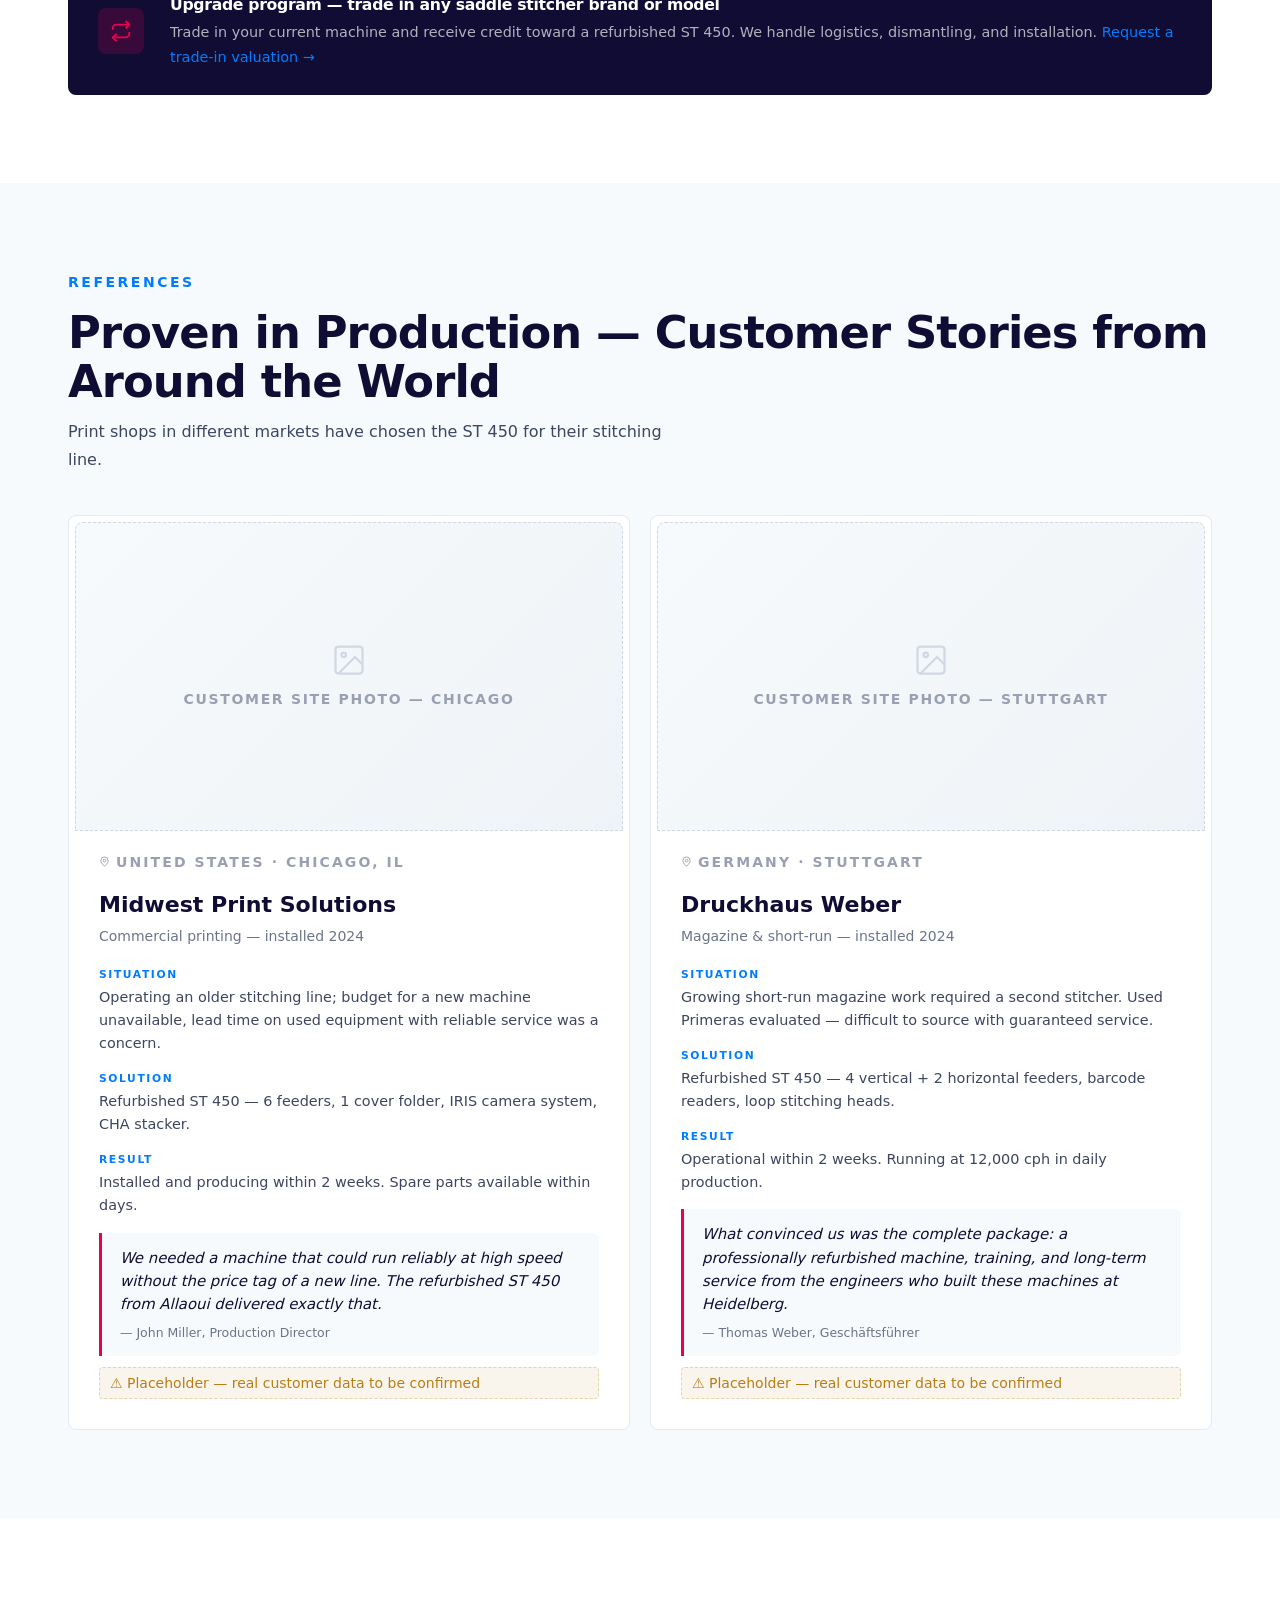
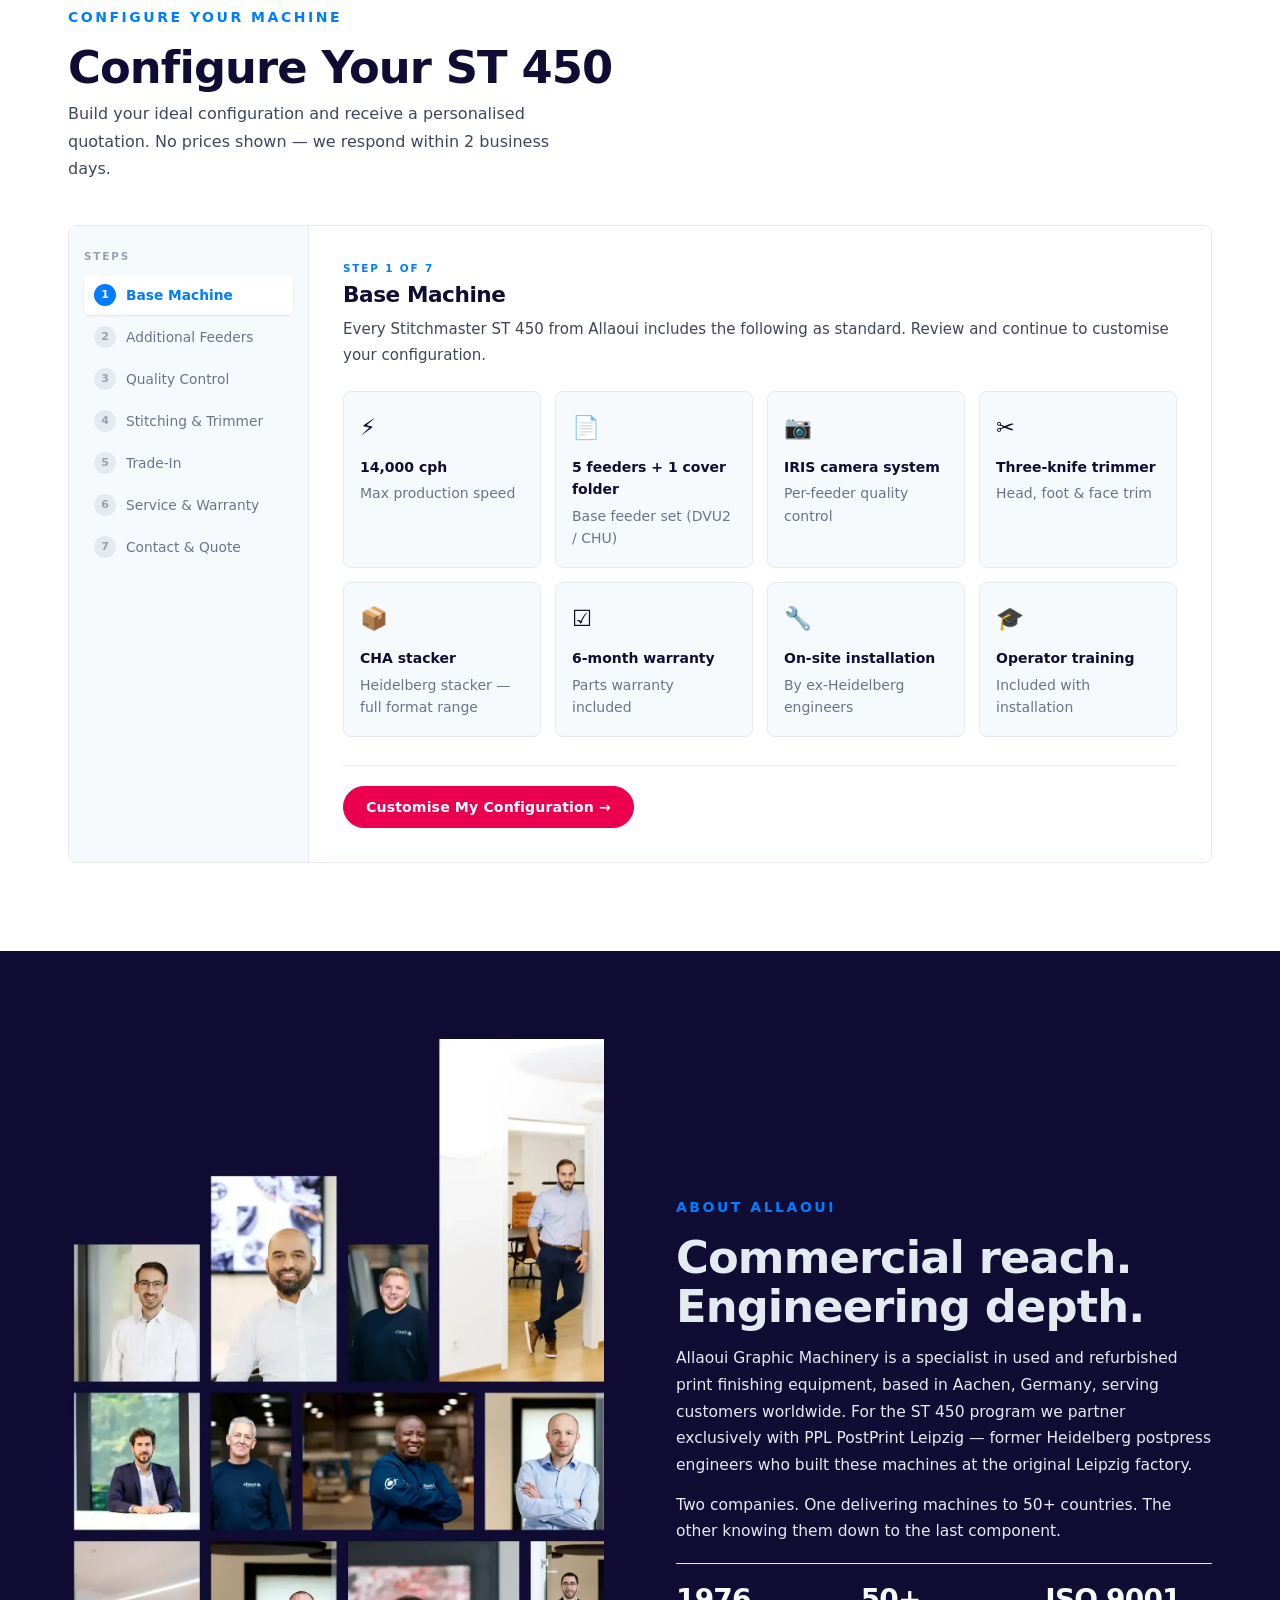
==== commit 121aee42: "Omar Feedback 3" ====
--- a/index.html
+++ b/index.html
@@ -12,20 +12,21 @@
 
 <body>
 
+  <!-- SCROLL PROGRESS -->
+  <div id="scroll-progress" role="progressbar" aria-hidden="true"></div>
+
   <!-- NAV -->
   <nav class="nav" id="mainNav">
     <div class="nav-inner">
-      <a href="#top" class="nav-logo"><img src="images/allaoui_logo.svg"></a>
+      <a href="#top" class="nav-logo"><img src="images/allaoui_logo.svg" loading="lazy"></a>
       <ul class="nav-links">
         <li><a href="#machine">Why We Recommend It</a></li>
         <li><a href="#refurb">Refurbishment</a></li>
         <li><a href="#service">Service &amp; Parts</a></li>
         <li><a href="#compare">vs. Competition</a></li>
-        <li><a href="#references">References</a></li>
         <li><a href="#faq">FAQ</a></li>
-        <li><a href="#config">Get a Quote</a></li>
+        <li class="nav-cta"><a href="#config" class="btn btn-red">Get a Quote &rarr;</a></li>
       </ul>
-      <div><a href="#config" class="btn btn-red" style="width: auto;">Configure Now</a></div>
       <button class="ham" aria-label="Menu" onclick="document.getElementById('mainNav').classList.toggle('open')">
         <span></span><span></span><span></span>
       </button>
@@ -49,7 +50,8 @@
     </div>
     <div class="hero-image-wrap">
       <div class="hero-image-container">
-        <img src="images/stitchmaster_st_450_hero_2.webp" alt="Heidelberg Stitchmaster ST 450 in production">
+        <img src="images/stitchmaster_st_450_hero_2.webp" alt="Heidelberg Stitchmaster ST 450 in production"
+          fetchpriority="high">
         <div class="hero-image-overlay"></div>
       </div>
     </div>
@@ -58,21 +60,41 @@
   <!-- INTRO / OPPORTUNITY -->
   <section class="opp-sec" id="intro">
     <div class="container">
+
       <div class="opp-head">
         <span class="opp-num">01</span>
         <span class="opp-tag">The Opportunity</span>
       </div>
-      <h2 class="opp-h2">A Third Path to <em>Full-Automation Saddle Stitching</em> — Without the Seven-Figure Price Tag.
+
+      <h2 class="opp-h2">
+        Engineered by Heidelberg.<br>
+        <em>Appreciated by&nbsp;Müller&nbsp;Martini.</em>
       </h2>
-      <p class="opp-lead">Upgrading saddle-stitching capacity usually comes down to two uncomfortable options: invest
-        seven figures in a brand-new machine, or take a chance on used equipment with unclear condition and uncertain
-        service.</p>
-      <p class="opp-lead opp-lead-strong">The <strong>Stitchmaster ST 450</strong> opens a third path — a proven,
-        high-performance saddle stitcher, professionally refurbished to factory standards and backed by the engineers
-        who originally built it at Heidelberg.</p>
-      <div class="img-ph img-ph-wide opp-photo" style="margin-top:52px;">
-
-      </div>
+
+      <div class="opp-rule"></div>
+
+      <div class="opp-body">
+        <p class="opp-p1">The ST&nbsp;450 is Heidelberg's final and most advanced Stitchmaster generation. Many features
+          and components of today's Müller&nbsp;Martini Primera are based on Stitchmaster engineering.</p>
+        <div class="opp-pitch">
+          <p>With Allaoui, you can now configure a fully refurbished Heidelberg Stitchmaster line — a modern, globally
+            serviced saddle stitching solution at a fraction of the cost of buying new. Expect <strong>six-figure
+              savings</strong> compared to a new machine, with no compromise on performance or support.</p>
+          <a href="#config" class="btn btn-red opp-cta">Configure Your ST&nbsp;450 &rarr;</a>
+        </div>
+      </div>
+
+      <div class="img-ph img-ph-wide opp-photo">
+        <div class="img-ph-inner">
+          <svg viewBox="0 0 24 24" stroke-width="1.5" stroke="currentColor">
+            <rect x="3" y="3" width="18" height="18" rx="2" />
+            <circle cx="8.5" cy="8.5" r="1.5" />
+            <polyline points="21,15 16,10 5,21" />
+          </svg>
+          <span class="img-ph-label">Machine in production — full-width photo</span>
+        </div>
+      </div>
+
     </div>
   </section>
 
@@ -113,7 +135,8 @@
 
         <article class="why-card">
           <div class="why-media">
-            <img src="images/stitchmaster_st_450_hero_2.webp" alt="Stitchmaster ST 450 running at high speed">
+            <img src="images/stitchmaster_st_450_hero_2.webp" alt="Stitchmaster ST 450 running at high speed"
+              loading="lazy">
             <span class="why-num">01</span>
           </div>
           <div class="why-text">
@@ -127,7 +150,8 @@
 
         <article class="why-card why-card-rev">
           <div class="why-media">
-            <img src="images/stitchmaster_450 st.webp" alt="Servo-driven feeders on the Stitchmaster ST 450">
+            <img src="images/stitchmaster_450 st.webp" alt="Servo-driven feeders on the Stitchmaster ST 450"
+              loading="lazy">
             <span class="why-num">02</span>
           </div>
           <div class="why-text">
@@ -141,7 +165,8 @@
 
         <article class="why-card">
           <div class="why-media">
-            <img src="images/Heidelberg_Stitchmaster_450_hero.jpeg" alt="Quality control on the Stitchmaster ST 450">
+            <img src="images/Heidelberg_Stitchmaster_450_hero.jpeg" alt="Quality control on the Stitchmaster ST 450"
+              loading="lazy">
             <span class="why-num">03</span>
           </div>
           <div class="why-text">
@@ -157,7 +182,8 @@
 
         <article class="why-card why-card-rev">
           <div class="why-media">
-            <img src="images/stitchmaster_st_450_hero_2.webp" alt="Wide range of products produced on the ST 450">
+            <img src="images/stitchmaster_st_450_hero_2.webp" alt="Wide range of products produced on the ST 450"
+              loading="lazy">
             <span class="why-num">04</span>
           </div>
           <div class="why-text">
@@ -173,7 +199,8 @@
 
         <article class="why-card">
           <div class="why-media">
-            <img src="images/stitchmaster_450 st.webp" alt="Electronic shaft and servo drives on the ST 450">
+            <img src="images/stitchmaster_450 st.webp" alt="Electronic shaft and servo drives on the ST 450"
+              loading="lazy">
             <span class="why-num">05</span>
           </div>
           <div class="why-text">
@@ -193,15 +220,15 @@
   <section id="refurb" class="refurb-sec">
     <div class="container">
       <span class="eyebrow">Refurbishment</span>
-      <h2 style="margin-bottom:12px;">What "Fully Refurbished" Actually Means</h2>
-      <p style="max-width:650px;font-size:1.01rem;margin-bottom:46px;">This isn't "cleaned up and resold." Every ST 450
+      <h2 class="sec-h2-tight">What "Fully Refurbished" Actually Means</h2>
+      <p class="sec-lead">This isn't "cleaned up and resold." Every ST 450
         goes through a comprehensive, multi-stage process by the ex-Heidelberg engineers who originally built these
         machines.</p>
       <div class="steps-grid">
         <div class="stile">
           <div class="sn">01</div>
           <h5>Professional dismantling</h5>
-          <p>Our technicians handle careful dismantling at origin to prevent damage.</p>
+          <p>PPL technicians handle careful dismantling at origin to prevent damage.</p>
         </div>
         <div class="stile">
           <div class="sn">02</div>
@@ -274,7 +301,7 @@
       <div class="refurb-bottom">
         <a class="vid-bl vid-bl-portrait" href="https://youtu.be/zDp9sdH8qEw" target="_blank" rel="noopener"
           aria-label="Watch the factory tour video on YouTube">
-          <img src="https://img.youtube.com/vi/zDp9sdH8qEw/maxresdefault.jpg" alt="PPL Leipzig Workshop">
+          <img src="https://img.youtube.com/vi/zDp9sdH8qEw/maxresdefault.jpg" alt="PPL Leipzig Workshop" loading="lazy">
           <div class="vid-inner">
             <div class="play-btn"><svg viewBox="0 0 24 24">
                 <path d="M8 5v14l11-7z" />
@@ -294,7 +321,7 @@
   <!-- SECTION 4: SERVICE & PARTS -->
   <section id="service" class="service-sec">
     <div class="container">
-      <span class="eyebrow" style="color:rgba(255,255,255,.45)">Service &amp; Parts</span>
+      <span class="eyebrow eyebrow-svc">Service &amp; Parts</span>
       <h2 class="svc-h2">Service and Parts — Globally Available and Fairly Priced.</h2>
       <div class="svc-keys">
         <p class="svc-key">Over <strong>400 Stitchmasters</strong> are still running in <strong>50+ countries</strong>
@@ -357,7 +384,28 @@
           <p>Europe, Americas, Asia, Middle East, Africa.</p>
         </div>
       </div>
-
+      <div class="svc-photo-pair">
+        <div class="img-ph img-ph-dark img-ph-landscape">
+          <div class="img-ph-inner">
+            <svg viewBox="0 0 24 24" stroke-width="1.5" stroke="currentColor">
+              <rect x="3" y="3" width="18" height="18" rx="2" />
+              <circle cx="8.5" cy="8.5" r="1.5" />
+              <polyline points="21,15 16,10 5,21" />
+            </svg>
+            <span class="img-ph-label">PPL team / workshop — Leipzig</span>
+          </div>
+        </div>
+        <div class="img-ph img-ph-dark img-ph-landscape">
+          <div class="img-ph-inner">
+            <svg viewBox="0 0 24 24" stroke-width="1.5" stroke="currentColor">
+              <rect x="3" y="3" width="18" height="18" rx="2" />
+              <circle cx="8.5" cy="8.5" r="1.5" />
+              <polyline points="21,15 16,10 5,21" />
+            </svg>
+            <span class="img-ph-label">Spare-parts warehouse / inventory</span>
+          </div>
+        </div>
+      </div>
       <div class="parts-block">
         <div class="parts-head">
           <h3>Original-Spec Spare Parts</h3>
@@ -424,14 +472,20 @@
   <section id="compare" class="compare-sec">
     <div class="container">
       <span class="eyebrow">Side-by-Side</span>
-      <h2 style="margin-bottom:12px;">Stitchmaster vs. Alternatives</h2>
-      <p style="max-width:650px;margin-bottom:34px;font-size:1.01rem;">Both are proven, high-quality saddle stitching
+      <h2 class="sec-h2-tight">Stitchmaster vs. Alternatives</h2>
+      <p class="sec-lead">Both are proven, high-quality saddle stitching
         platforms. Here's how they compare on the specs that matter most in daily production.</p>
       <div class="vtabs" role="tablist">
-        <button class="vtab active" data-v="all">All machines</button>
-        <button class="vtab" data-v="primera">vs. Primera</button>
+        <button class="vtab" data-v="all">All machines</button>
+        <button class="vtab active" data-v="primera">vs. Primera</button>
         <button class="vtab" data-v="mm">vs. Müller Martini (other)</button>
         <button class="vtab" data-v="horizon">vs. Horizon</button>
+      </div>
+      <div class="ctbl-scroll-hint" aria-hidden="true">
+        <svg viewBox="0 0 24 24" fill="none" stroke="currentColor" stroke-width="2">
+          <path d="M5 12h14M12 5l7 7-7 7" />
+        </svg>
+        Scroll to compare all machines
       </div>
       <div class="ctbl-wrap">
         <table class="ctbl">
@@ -561,7 +615,7 @@
             </tr>
             <tr>
               <td>Max feeder positions</td>
-              <td class="hl">Up to <strong style="color:var(--red)">24</strong></td>
+              <td class="hl">Up to <strong class="tbl-accent">24</strong></td>
               <td class="vc140">Up to 12</td>
               <td class="ve140">Up to 12</td>
               <td class="vmc">Up to 12</td>
@@ -572,7 +626,7 @@
             </tr>
             <tr>
               <td>Stitching heads</td>
-              <td class="hl">Up to <strong style="color:var(--red)">6</strong> (normal + loop)</td>
+              <td class="hl">Up to <strong class="tbl-accent">6</strong> (normal + loop)</td>
               <td class="vc140">Up to 4</td>
               <td class="ve140">Up to 4</td>
               <td class="vmc">Up to 4</td>
@@ -758,8 +812,8 @@
   <section id="upgrade" class="upgrade-sec">
     <div class="container">
       <span class="eyebrow">For existing Stitchmaster owners</span>
-      <h2 style="margin-bottom:12px;">Already Running an Older Model Stitchmaster?</h2>
-      <p style="max-width:680px;font-size:1.01rem;">If you're operating an ST 100, ST 250, ST 300, ST 350, or ST 400,
+      <h2 class="sec-h2-tight">Already Running an Older Model Stitchmaster?</h2>
+      <p class="sec-lead sec-lead-wide">If you're operating an ST 100, ST 250, ST 300, ST 350, or ST 400,
         you already know the platform. The jump from an ST 400 to a 450 is bigger than most people realize.</p>
       <div class="utbl-wrap">
         <table class="utbl">
@@ -799,7 +853,7 @@
             <tr>
               <td>Max feeders</td>
               <td>16</td>
-              <td><strong style="color:var(--red)">24</strong></td>
+              <td><strong class="tbl-accent">24</strong></td>
             </tr>
             <tr>
               <td>Trimmer</td>
@@ -831,8 +885,8 @@
   <section id="references" class="ref-sec">
     <div class="container">
       <span class="eyebrow">References</span>
-      <h2 style="margin-bottom:12px;">Proven in Production — Customer Stories from Around the World</h2>
-      <p style="max-width:600px;margin-bottom:42px;font-size:1.01rem;">Print shops in different markets have chosen the
+      <h2 class="sec-h2-tight">Proven in Production — Customer Stories from Around the World</h2>
+      <p class="sec-lead">Print shops in different markets have chosen the
         ST 450 for their stitching line.</p>
       <div class="case-grid">
         <article class="case-card">
@@ -909,63 +963,413 @@
   <section id="config" class="cfg-sec">
     <div class="container">
       <span class="eyebrow">Configure Your Machine</span>
-      <h2 style="margin-bottom:8px;">Configure Your ST 450</h2>
-      <p style="max-width:520px;margin-bottom:42px;">Build your ideal configuration and receive a personalized
-        quotation. No prices shown — we respond within 2 business days.</p>
+      <h2 class="sec-h2-cfg">Configure Your ST 450</h2>
+      <p class="sec-lead">Build your ideal configuration and receive a personalised quotation. No prices shown — we
+        respond within 2 business days.</p>
       <div class="cfg-shell">
+
+        <!-- Sidebar -->
         <aside class="cfg-side">
           <div class="cfg-sl">Steps</div>
-          <div class="cstep done">
-            <div class="cn">&#10003;</div><span>Base Machine</span>
-          </div>
-          <div class="cstep active">
+          <div class="cstep" data-step="1">
+            <div class="cn">1</div><span>Base Machine</span>
+          </div>
+          <div class="cstep" data-step="2">
             <div class="cn">2</div><span>Additional Feeders</span>
           </div>
-          <div class="cstep">
+          <div class="cstep" data-step="3">
             <div class="cn">3</div><span>Quality Control</span>
           </div>
-          <div class="cstep">
+          <div class="cstep" data-step="4">
             <div class="cn">4</div><span>Stitching &amp; Trimmer</span>
           </div>
-          <div class="cstep">
+          <div class="cstep" data-step="5">
             <div class="cn">5</div><span>Trade-In</span>
           </div>
-          <div class="cstep">
+          <div class="cstep" data-step="6">
             <div class="cn">6</div><span>Service &amp; Warranty</span>
           </div>
-          <div class="cstep">
+          <div class="cstep" data-step="7">
             <div class="cn">7</div><span>Contact &amp; Quote</span>
           </div>
         </aside>
+
+        <!-- Body -->
         <div class="cfg-body">
-          <div class="cfg-sl2">Step 2 of 7</div>
-          <h3>Additional Feeders</h3>
-          <p class="cfg-desc">The base machine includes 5 feeders + 1 cover folder. Add more to match your product mix —
-            up to 24 positions total.</p>
-          <div class="cc"><label>Additional vertical feeders (DVU2)</label><button>&#8722;</button><span
-              class="cv">2</span><button>+</button></div>
-          <div class="cc"><label>Additional horizontal feeders (DHU2)</label><button>&#8722;</button><span
-              class="cv">0</span><button>+</button></div>
-          <div class="copt sel">
-            <div class="chk"></div>
-            <div>
-              <h5>Second cover folder feeder (CHU)</h5>
-              <p>For products with multiple covers or insert variants.</p>
-            </div>
-          </div>
-          <div class="copt">
-            <div class="chk"></div>
-            <div>
-              <h5>Base feeder extension (KUS 450)</h5>
-              <p>Extra chain base segments to extend the gathering line.</p>
-            </div>
-          </div>
-          <div class="cfg-note"><strong>Mockup note:</strong> Preview of Step 2. The full configurator implements all 7
-            steps with live summary, captcha, and POST submission to the Allaoui backend.</div>
-          <div class="cfg-actions"><a href="#" class="btn btn-ghost">&#8592; Back</a><a href="#"
-              class="btn btn-navy">Continue &#8594;</a></div>
-        </div>
-      </div>
+
+          <!-- ── STEP 1: Base Machine ── -->
+          <div class="cfg-panel" id="cfg-step-1">
+            <div class="cfg-sl2">Step 1 of 7</div>
+            <h3>Base Machine</h3>
+            <p class="cfg-desc">Every Stitchmaster ST 450 from Allaoui includes the following as standard. Review and
+              continue to customise your configuration.</p>
+            <div class="cfg-base-grid">
+              <div class="cfg-base-item">
+                <div class="cfg-base-ico">&#9889;</div><strong>14,000 cph</strong><span>Max production speed</span>
+              </div>
+              <div class="cfg-base-item">
+                <div class="cfg-base-ico">&#128196;</div><strong>5 feeders + 1 cover folder</strong><span>Base feeder
+                  set (DVU2 / CHU)</span>
+              </div>
+              <div class="cfg-base-item">
+                <div class="cfg-base-ico">&#128247;</div><strong>IRIS camera system</strong><span>Per-feeder quality
+                  control</span>
+              </div>
+              <div class="cfg-base-item">
+                <div class="cfg-base-ico">&#9986;</div><strong>Three-knife trimmer</strong><span>Head, foot &amp; face
+                  trim</span>
+              </div>
+              <div class="cfg-base-item">
+                <div class="cfg-base-ico">&#128230;</div><strong>CHA stacker</strong><span>Heidelberg stacker — full
+                  format range</span>
+              </div>
+              <div class="cfg-base-item">
+                <div class="cfg-base-ico">&#9745;</div><strong>6-month warranty</strong><span>Parts warranty
+                  included</span>
+              </div>
+              <div class="cfg-base-item">
+                <div class="cfg-base-ico">&#128295;</div><strong>On-site installation</strong><span>By ex-Heidelberg
+                  engineers</span>
+              </div>
+              <div class="cfg-base-item">
+                <div class="cfg-base-ico">&#127891;</div><strong>Operator training</strong><span>Included with
+                  installation</span>
+              </div>
+            </div>
+            <div class="cfg-actions cfg-actions-start">
+              <button class="btn btn-red cfg-next">Customise My Configuration &rarr;</button>
+            </div>
+          </div>
+
+          <!-- ── STEP 2: Additional Feeders ── -->
+          <div class="cfg-panel" id="cfg-step-2" hidden>
+            <div class="cfg-sl2">Step 2 of 7</div>
+            <h3>Additional Feeders</h3>
+            <p class="cfg-desc">Base includes 5 vertical feeders + 1 cover folder. Add more to match your product mix —
+              up to 24 positions total.</p>
+            <div class="cc"><label>Additional vertical feeders (DVU2)</label><button type="button">&#8722;</button><span
+                class="cv">0</span><button type="button">+</button></div>
+            <div class="cc"><label>Additional horizontal feeders (DHU2)</label><button
+                type="button">&#8722;</button><span class="cv">0</span><button type="button">+</button></div>
+            <div class="copt" data-key="chu">
+              <div class="chk"></div>
+              <div>
+                <h5>Second cover folder feeder (CHU)</h5>
+                <p>For products with multiple covers or insert variants.</p>
+              </div>
+            </div>
+            <div class="copt" data-key="kus">
+              <div class="chk"></div>
+              <div>
+                <h5>Base feeder extension (KUS 450)</h5>
+                <p>Extra chain base segments to extend the gathering line.</p>
+              </div>
+            </div>
+            <div class="cfg-actions">
+              <button class="btn btn-ghost cfg-prev">&#8592; Back</button>
+              <button class="btn btn-navy cfg-next">Continue &#8594;</button>
+            </div>
+          </div>
+
+          <!-- ── STEP 3: Quality Control ── -->
+          <div class="cfg-panel" id="cfg-step-3" hidden>
+            <div class="cfg-sl2">Step 3 of 7</div>
+            <h3>Quality Control</h3>
+            <p class="cfg-desc">The ST 450's electronic shaft enables quality monitoring at every stage. Included items
+              are standard on every machine.</p>
+            <div class="copt copt-included">
+              <div class="chk chk-fixed">&#10003;</div>
+              <div>
+                <h5>IRIS camera per feeder <span class="cfg-incl">Included</span></h5>
+                <p>Detects missing, double, or wrong signatures at every feeder position.</p>
+              </div>
+            </div>
+            <div class="copt copt-included">
+              <div class="chk chk-fixed">&#10003;</div>
+              <div>
+                <h5>Marking-free thickness control <span class="cfg-incl">Included</span></h5>
+                <p>Via gathering chain dipping — no ink mark on the product.</p>
+              </div>
+            </div>
+            <div class="copt" data-key="barcode">
+              <div class="chk"></div>
+              <div>
+                <h5>Barcode reader per feeder</h5>
+                <p>Verify correct signatures by barcode — essential for variable-data work.</p>
+              </div>
+            </div>
+            <div class="copt" data-key="sko">
+              <div class="chk"></div>
+              <div>
+                <h5>Cut control (SKO)</h5>
+                <p>Verifies trim position after the three-knife trimmer.</p>
+              </div>
+            </div>
+            <div class="copt" data-key="oblique">
+              <div class="chk"></div>
+              <div>
+                <h5>Oblique sheet monitoring</h5>
+                <p>Detects skewed sheets in the gathering chain before stitching.</p>
+              </div>
+            </div>
+            <div class="copt" data-key="longbook">
+              <div class="chk"></div>
+              <div>
+                <h5>Long-book detection</h5>
+                <p>Catches oversize or misfolded signatures automatically.</p>
+              </div>
+            </div>
+            <div class="cfg-actions">
+              <button class="btn btn-ghost cfg-prev">&#8592; Back</button>
+              <button class="btn btn-navy cfg-next">Continue &#8594;</button>
+            </div>
+          </div>
+
+          <!-- ── STEP 4: Stitching & Trimmer ── -->
+          <div class="cfg-panel" id="cfg-step-4" hidden>
+            <div class="cfg-sl2">Step 4 of 7</div>
+            <h3>Stitching &amp; Trimmer</h3>
+            <p class="cfg-desc">Configure the stitching unit and trimmer options for your product range.</p>
+            <div class="cc cc-select"><label>Stitching heads (standard HK)</label>
+              <select class="cfg-sel" data-key="heads">
+                <option value="2">2 heads</option>
+                <option value="3">3 heads</option>
+                <option value="4" selected>4 heads</option>
+                <option value="5">5 heads</option>
+                <option value="6">6 heads (max)</option>
+              </select>
+            </div>
+            <div class="copt" data-key="loop">
+              <div class="chk"></div>
+              <div>
+                <h5>Loop / omega stitching heads</h5>
+                <p>For wire-loop binding — calendars, ring-bound documents.</p>
+              </div>
+            </div>
+            <div class="copt copt-included">
+              <div class="chk chk-fixed">&#10003;</div>
+              <div>
+                <h5>Staggered stitch <span class="cfg-incl">Included</span></h5>
+                <p>Electronic shaft enables staggered stitch at the press of a button — no mechanical changes needed.
+                </p>
+              </div>
+            </div>
+            <div class="copt" data-key="trio">
+              <div class="chk"></div>
+              <div>
+                <h5>TRIO — 3-up production</h5>
+                <p>Three simultaneous copies per gathering cycle for small-format products.</p>
+              </div>
+            </div>
+            <div class="copt" data-key="calendar">
+              <div class="chk"></div>
+              <div>
+                <h5>Calendar punching unit</h5>
+                <p>Punch holes for wire-o / spiral binding in-line.</p>
+              </div>
+            </div>
+            <div class="copt" data-key="gluing">
+              <div class="chk"></div>
+              <div>
+                <h5>Sample / postcard gluing</h5>
+                <p>In-line cold-glue application for inserts or samples.</p>
+              </div>
+            </div>
+            <div class="cfg-actions">
+              <button class="btn btn-ghost cfg-prev">&#8592; Back</button>
+              <button class="btn btn-navy cfg-next">Continue &#8594;</button>
+            </div>
+          </div>
+
+          <!-- ── STEP 5: Trade-In ── -->
+          <div class="cfg-panel" id="cfg-step-5" hidden>
+            <div class="cfg-sl2">Step 5 of 7</div>
+            <h3>Trade-In</h3>
+            <p class="cfg-desc">Do you have an existing saddle stitcher to trade in? We accept any brand or model,
+              handle logistics, and apply the credit to your ST 450.</p>
+            <div class="cfg-radio-group">
+              <label class="cfg-radio">
+                <input type="radio" name="tradein" value="no" checked> No trade-in
+              </label>
+              <label class="cfg-radio">
+                <input type="radio" name="tradein" value="yes"> Yes, I have a machine to trade in
+              </label>
+            </div>
+            <div class="cfg-tradein-fields" id="tradein-fields" hidden>
+              <div class="cfg-field-row">
+                <div class="cfg-field"><label>Brand / Manufacturer</label><input type="text"
+                    placeholder="e.g. Müller Martini"></div>
+                <div class="cfg-field"><label>Model</label><input type="text" placeholder="e.g. Primera E140"></div>
+              </div>
+              <div class="cfg-field-row">
+                <div class="cfg-field"><label>Approximate year</label>
+                  <select>
+                    <option value="">Select…</option>
+                    <option>Before 2000</option>
+                    <option>2000–2005</option>
+                    <option>2006–2010</option>
+                    <option>2011–2015</option>
+                    <option>2016–2020</option>
+                    <option>2021 or newer</option>
+                  </select>
+                </div>
+                <div class="cfg-field"><label>Condition</label>
+                  <select>
+                    <option value="">Select…</option>
+                    <option>Running — good condition</option>
+                    <option>Running — requires maintenance</option>
+                    <option>Not running</option>
+                    <option>Partially functional</option>
+                  </select>
+                </div>
+              </div>
+              <div class="cfg-field"><label>Additional notes (optional)</label><textarea rows="3"
+                  placeholder="Any details about the machine's history, options, or location…"></textarea></div>
+            </div>
+            <div class="cfg-actions">
+              <button class="btn btn-ghost cfg-prev">&#8592; Back</button>
+              <button class="btn btn-navy cfg-next">Continue &#8594;</button>
+            </div>
+          </div>
+
+          <!-- ── STEP 6: Service & Warranty ── -->
+          <div class="cfg-panel" id="cfg-step-6" hidden>
+            <div class="cfg-sl2">Step 6 of 7</div>
+            <h3>Service &amp; Warranty</h3>
+            <p class="cfg-desc">Every machine comes with the standard package below. Add optional upgrades to match your
+              production requirements.</p>
+            <div class="copt copt-included">
+              <div class="chk chk-fixed">&#10003;</div>
+              <div>
+                <h5>6-month parts warranty <span class="cfg-incl">Included</span></h5>
+                <p>Covers all components replaced during the refurbishment process.</p>
+              </div>
+            </div>
+            <div class="copt copt-included">
+              <div class="chk chk-fixed">&#10003;</div>
+              <div>
+                <h5>On-site installation &amp; commissioning <span class="cfg-incl">Included</span></h5>
+                <p>By ex-Heidelberg / PPL engineers at your facility.</p>
+              </div>
+            </div>
+            <div class="copt copt-included">
+              <div class="chk chk-fixed">&#10003;</div>
+              <div>
+                <h5>Operator training <span class="cfg-incl">Included</span></h5>
+                <p>Full operator and maintenance training during installation.</p>
+              </div>
+            </div>
+            <div class="copt" data-key="warranty18">
+              <div class="chk"></div>
+              <div>
+                <h5>Extended warranty — 18 months</h5>
+                <p>Extend parts warranty coverage to 18 months from installation date.</p>
+              </div>
+            </div>
+            <div class="copt" data-key="remote">
+              <div class="chk"></div>
+              <div>
+                <h5>Remote support package</h5>
+                <p>Direct line to PPL Leipzig engineers for remote diagnostics and troubleshooting.</p>
+              </div>
+            </div>
+            <div class="copt" data-key="service-contract">
+              <div class="chk"></div>
+              <div>
+                <h5>Annual service contract</h5>
+                <p>Scheduled preventive maintenance visits — keeps your machine at factory spec.</p>
+              </div>
+            </div>
+            <div class="copt" data-key="logistics">
+              <div class="chk"></div>
+              <div>
+                <h5>Shipping &amp; logistics coordination</h5>
+                <p>Allaoui handles full transport from PPL Leipzig to your facility.</p>
+              </div>
+            </div>
+            <div class="cfg-actions">
+              <button class="btn btn-ghost cfg-prev">&#8592; Back</button>
+              <button class="btn btn-navy cfg-next">Review &amp; Submit &#8594;</button>
+            </div>
+          </div>
+
+          <!-- ── STEP 7: Contact & Quote ── -->
+          <div class="cfg-panel" id="cfg-step-7" hidden>
+            <div class="cfg-sl2">Step 7 of 7</div>
+            <h3>Your Quote Request</h3>
+            <p class="cfg-desc">Almost there — tell us who you are and we'll send your personalised quotation within 2
+              business days.</p>
+            <div id="cfg-summary" class="cfg-summary"></div>
+            <div class="cfg-form">
+              <div class="cfg-field-row">
+                <div class="cfg-field"><label>First &amp; Last Name *</label><input type="text" id="f-name"
+                    placeholder="Jane Smith" required></div>
+                <div class="cfg-field"><label>Company *</label><input type="text" id="f-company"
+                    placeholder="Your Print Shop" required></div>
+              </div>
+              <div class="cfg-field-row">
+                <div class="cfg-field"><label>Country *</label>
+                  <select id="f-country" required>
+                    <option value="">Select country…</option>
+                    <option>Germany</option>
+                    <option>Austria</option>
+                    <option>Switzerland</option>
+                    <option>France</option>
+                    <option>Netherlands</option>
+                    <option>Belgium</option>
+                    <option>United Kingdom</option>
+                    <option>United States</option>
+                    <option>Canada</option>
+                    <option>Australia</option>
+                    <option>Spain</option>
+                    <option>Italy</option>
+                    <option>Poland</option>
+                    <option>Czech Republic</option>
+                    <option>Sweden</option>
+                    <option>Other</option>
+                  </select>
+                </div>
+                <div class="cfg-field"><label>Email *</label><input type="email" id="f-email"
+                    placeholder="jane@yourprint.com" required></div>
+              </div>
+              <div class="cfg-field-row">
+                <div class="cfg-field"><label>Phone</label><input type="tel" id="f-phone" placeholder="+49 …"></div>
+                <div class="cfg-field"><label>Expected order timeline</label>
+                  <select id="f-timeline">
+                    <option value="">Select…</option>
+                    <option>Within 1 month</option>
+                    <option>1–3 months</option>
+                    <option>3–6 months</option>
+                    <option>Just exploring</option>
+                  </select>
+                </div>
+              </div>
+              <div class="cfg-field"><label>Additional requirements or questions</label><textarea rows="4" id="f-notes"
+                  placeholder="Describe your production setup, current machine, typical job sizes, or any specific questions…"></textarea>
+              </div>
+              <label class="cfg-consent"><input type="checkbox" id="f-consent" required> I agree to be contacted by
+                Allaoui Graphic Machinery regarding this enquiry. <a href="https://allaoui.com/en/privacy-policy"
+                  target="_blank">Privacy policy</a>.</label>
+              <div class="cfg-actions cfg-actions-submit">
+                <button class="btn btn-ghost cfg-prev">&#8592; Back</button>
+                <button class="btn btn-red cfg-submit" type="button">Send Quote Request &rarr;</button>
+              </div>
+            </div>
+          </div>
+
+          <!-- ── STEP 7 SUCCESS ── -->
+          <div class="cfg-panel" id="cfg-success" hidden>
+            <div class="cfg-success-inner">
+              <div class="cfg-success-icon">&#10003;</div>
+              <h3>Quote request sent!</h3>
+              <p>We've received your configuration and will send a personalised quotation to your email within <strong>2
+                  business days</strong>. A member of the Allaoui team will also follow up directly.</p>
+              <a href="#top" class="btn btn-navy cfg-back-top">Back to top</a>
+            </div>
+          </div>
+
+        </div><!-- end cfg-body -->
+      </div><!-- end cfg-shell -->
     </div>
   </section>
 
@@ -979,8 +1383,8 @@
         <span class="eyebrow">About Allaoui</span>
         <h2>Commercial reach.<br>Engineering depth.</h2>
         <p>Allaoui Graphic Machinery is a specialist in used and refurbished print finishing equipment, based in Aachen,
-          Germany, serving customers worldwide. For the ST 450 program we partner exclusively with former Heidelberg
-          postpress engineers who built these machines at the original Leipzig factory.</p>
+          Germany, serving customers worldwide. For the ST 450 program we partner exclusively with PPL PostPrint Leipzig
+          — former Heidelberg postpress engineers who built these machines at the original Leipzig factory.</p>
         <p>Two companies. One delivering machines to 50+ countries. The other knowing them down to the last component.
         </p>
         <div class="a-stats">
@@ -988,9 +1392,9 @@
           <div class="a-stat"><span class="av">50+</span><span class="al">Countries served</span></div>
           <div class="a-stat"><span class="av">ISO 9001</span><span class="al">Certified</span></div>
         </div>
-        <div style="display:flex;gap:12px;flex-wrap:wrap;">
+        <div class="btn-row">
           <a href="#config" class="btn btn-red">Talk to our team</a>
-          <a href="https://allaoui.com/en/company" class="btn btn-ghost btn-ghost-bl-bg">About Allaoui &#8594;</a>
+          <a href="https://allaoui.com/en/company" class="btn btn-ghost">About Allaoui &#8594;</a>
         </div>
       </div>
     </div>
@@ -1055,9 +1459,9 @@
     <div class="container">
       <div class="fg">
         <div class="fb">
-          <div class="flogo"><img src="images/allaoui_logo.svg" alt="allaoui"></div>
+          <div class="flogo"><img src="images/allaoui_logo.svg" alt="allaoui" loading="lazy"></div>
           <div class="ftag">Innovate. Impress. Inspire.</div>
-          <p>Stitchmaster ST 450 refurbished — formed by the engineers who
+          <p>Stitchmaster ST 450 refurbished in partnership with PPL PostPrint Leipzig — formed by the engineers who
             built these machines at Heidelberg.</p>
         </div>
         <div class="fc">
@@ -1095,6 +1499,27 @@
     </div>
   </footer>
 
+  <!-- FLOATING PAGE NAV -->
+  <nav class="page-nav" id="pageNav" aria-label="Page sections">
+    <a href="#intro" class="pn-item" data-section="intro"> <span class="pn-dot"></span><span class="pn-label">The
+        Opportunity</span></a>
+    <a href="#machine" class="pn-item" data-section="machine"> <span class="pn-dot"></span><span class="pn-label">Why We
+        Recommend</span></a>
+    <a href="#refurb" class="pn-item" data-section="refurb"> <span class="pn-dot"></span><span
+        class="pn-label">Refurbishment</span></a>
+    <a href="#service" class="pn-item" data-section="service"> <span class="pn-dot"></span><span
+        class="pn-label">Service &amp; Parts</span></a>
+    <a href="#compare" class="pn-item" data-section="compare"> <span class="pn-dot"></span><span class="pn-label">vs.
+        Competition</span></a>
+    <a href="#upgrade" class="pn-item" data-section="upgrade"> <span class="pn-dot"></span><span
+        class="pn-label">Upgrade Path</span></a>
+    <a href="#references" class="pn-item" data-section="references"> <span class="pn-dot"></span><span
+        class="pn-label">References</span></a>
+    <a href="#config" class="pn-item" data-section="config"> <span class="pn-dot"></span><span
+        class="pn-label">Configure</span></a>
+    <a href="#faq" class="pn-item" data-section="faq"> <span class="pn-dot"></span><span class="pn-label">FAQ</span></a>
+  </nav>
+
   <!-- STICKY CTA -->
   <div class="scta">
     <div class="stxt"><strong>Ready to explore?</strong> Configure your Stitchmaster ST 450 and get a personalized
@@ -1104,9 +1529,47 @@
   </div>
 
   <script>
+    /* ── Floating page nav — IntersectionObserver ── */
+    (function () {
+      const pnItems = document.querySelectorAll('.pn-item');
+      const sections = Array.from(pnItems).map(a => document.getElementById(a.dataset.section)).filter(Boolean);
+      const pageNav = document.getElementById('pageNav');
+
+      /* Show nav only after hero is scrolled past */
+      const heroObs = new IntersectionObserver(([e]) => {
+        pageNav.classList.toggle('pn-visible', !e.isIntersecting);
+      }, { threshold: 0 });
+      const hero = document.querySelector('.hero');
+      if (hero) heroObs.observe(hero);
+
+      /* Highlight current section */
+      let active = null;
+      const secObs = new IntersectionObserver(entries => {
+        entries.forEach(entry => {
+          if (entry.isIntersecting) {
+            if (active) active.classList.remove('pn-active');
+            active = document.querySelector('.pn-item[data-section="' + entry.target.id + '"]');
+            if (active) active.classList.add('pn-active');
+          }
+        });
+      }, { rootMargin: '-40% 0px -55% 0px' });
+      sections.forEach(s => secObs.observe(s));
+    })();
+
+    /* ── Nav scroll ── */
     const nav = document.getElementById('mainNav');
     window.addEventListener('scroll', () => nav.classList.toggle('scrolled', scrollY > 8));
     document.querySelectorAll('.nav-links a').forEach(a => a.addEventListener('click', () => nav.classList.remove('open')));
+
+    /* ── Scroll progress bar ── */
+    const prog = document.getElementById('scroll-progress');
+    window.addEventListener('scroll', () => {
+      const h = document.documentElement;
+      const pct = (h.scrollTop / (h.scrollHeight - h.clientHeight)) * 100;
+      prog.style.width = pct + '%';
+    }, { passive: true });
+
+    /* ── Compare table tabs ── */
     const vtabs = document.querySelectorAll('.vtab');
     const vcols = ['c140', 'e140', 'mc', 'prinova', 'prima', 'bravo', 'hor'];
     const vgroups = {
@@ -1115,22 +1578,121 @@
       mm: ['prinova', 'prima', 'bravo'],
       horizon: ['hor']
     };
+    function applyTab(v) {
+      const show = vgroups[v] || vgroups.all;
+      vcols.forEach(c => document.querySelectorAll('.v' + c).forEach(el => el.style.display = show.includes(c) ? '' : 'none'));
+    }
     vtabs.forEach(tab => {
       tab.addEventListener('click', () => {
         vtabs.forEach(t => t.classList.remove('active'));
         tab.classList.add('active');
-        const v = tab.dataset.v;
-        const show = vgroups[v] || vgroups.all;
-        vcols.forEach(c => document.querySelectorAll('.v' + c).forEach(el => el.style.display = show.includes(c) ? '' : 'none'));
+        applyTab(tab.dataset.v);
       });
     });
+    applyTab('primera'); /* default — hide non-Primera columns on load */
+
+    /* ── Swipe hint: hide after user scrolls the table ── */
+    const ctblWrap = document.querySelector('.ctbl-wrap');
+    const swipeHint = document.querySelector('.ctbl-scroll-hint');
+    if (ctblWrap && swipeHint) {
+      ctblWrap.addEventListener('scroll', () => swipeHint.style.opacity = '0', { once: true, passive: true });
+    }
+
+    /* ── Counter widgets ── */
     document.querySelectorAll('.cc').forEach(w => {
       const cv = w.querySelector('.cv');
+      if (!cv) return;
       const [m, p] = w.querySelectorAll('button');
-      m.onclick = () => { let v = +cv.textContent; if (v > 0) cv.textContent = v - 1; };
-      p.onclick = () => cv.textContent = +cv.textContent + 1;
+      if (m) m.onclick = () => { let v = +cv.textContent; if (v > 0) cv.textContent = v - 1; };
+      if (p) p.onclick = () => cv.textContent = +cv.textContent + 1;
     });
-    document.querySelectorAll('.copt').forEach(o => o.addEventListener('click', () => o.classList.toggle('sel')));
+
+    /* ── Toggle options (non-included) ── */
+    document.querySelectorAll('.copt:not(.copt-included)').forEach(o => o.addEventListener('click', () => o.classList.toggle('sel')));
+
+    /* ── Trade-in toggle ── */
+    document.querySelectorAll('input[name="tradein"]').forEach(r => r.addEventListener('change', () => {
+      const f = document.getElementById('tradein-fields');
+      if (f) f.hidden = r.value !== 'yes';
+    }));
+
+    /* ── Configurator ── */
+    const TOTAL = 7;
+    let currentStep = 1;
+
+    function cfgGoto(n) {
+      if (n < 1 || n > TOTAL) return;
+      document.querySelectorAll('.cfg-panel').forEach(p => p.hidden = true);
+      const panel = document.getElementById('cfg-step-' + n);
+      if (panel) panel.hidden = false;
+      document.querySelectorAll('.cstep').forEach(s => {
+        const sn = +s.dataset.step;
+        s.classList.remove('active', 'done');
+        if (sn === n) s.classList.add('active');
+        else if (sn < n) s.classList.add('done');
+      });
+      currentStep = n;
+      /* Scroll configurator into view on step change */
+      document.getElementById('config').scrollIntoView({ behavior: 'smooth', block: 'start' });
+      /* Build summary on step 7 */
+      if (n === 7) buildSummary();
+    }
+
+    document.addEventListener('click', e => {
+      if (e.target.matches('.cfg-next')) cfgGoto(currentStep + 1);
+      if (e.target.matches('.cfg-prev')) cfgGoto(currentStep - 1);
+    });
+
+    /* ── Live summary builder ── */
+    function buildSummary() {
+      const box = document.getElementById('cfg-summary');
+      if (!box) return;
+      const selected = [];
+
+      /* Step 2: Feeders */
+      const vv = document.querySelectorAll('#cfg-step-2 .cv');
+      if (vv[0] && +vv[0].textContent > 0) selected.push(vv[0].textContent + ' extra vertical feeder(s)');
+      if (vv[1] && +vv[1].textContent > 0) selected.push(vv[1].textContent + ' extra horizontal feeder(s)');
+      document.querySelectorAll('#cfg-step-2 .copt.sel h5').forEach(h => selected.push(h.textContent.trim()));
+
+      /* Steps 3, 4, 6: Optional selected */
+      document.querySelectorAll('#cfg-step-3 .copt.sel h5, #cfg-step-4 .copt.sel h5, #cfg-step-6 .copt.sel h5').forEach(h => selected.push(h.textContent.trim()));
+
+      /* Step 4: Stitching heads */
+      const hs = document.querySelector('#cfg-step-4 .cfg-sel');
+      if (hs) selected.push(hs.options[hs.selectedIndex].text + ' stitching');
+
+      /* Step 5: Trade-in */
+      const ti = document.querySelector('input[name="tradein"]:checked');
+      if (ti && ti.value === 'yes') {
+        const brand = document.querySelector('#tradein-fields input[type="text"]');
+        selected.push('Trade-in: ' + (brand && brand.value ? brand.value : 'machine to trade in'));
+      }
+
+      if (!selected.length) { box.hidden = true; return; }
+      box.hidden = false;
+      box.innerHTML = '<div class="cfg-sum-title">Your selected options</div><ul>' +
+        selected.map(s => '<li>' + s + '</li>').join('') + '</ul>';
+    }
+
+    /* ── Submit ── */
+    document.querySelector('.cfg-submit') && document.querySelector('.cfg-submit').addEventListener('click', () => {
+      const name = document.getElementById('f-name');
+      const email = document.getElementById('f-email');
+      const country = document.getElementById('f-country');
+      const consent = document.getElementById('f-consent');
+      if (!name.value.trim() || !email.value.trim() || !country.value || !consent.checked) {
+        alert('Please fill in all required fields and accept the privacy policy.');
+        return;
+      }
+      /* Hide form, show success */
+      document.querySelectorAll('.cfg-panel').forEach(p => p.hidden = true);
+      document.getElementById('cfg-success').hidden = false;
+      document.querySelectorAll('.cstep').forEach(s => s.classList.add('done'));
+    });
+
+    /* Init: start at step 1 */
+    cfgGoto(1);
   </script>
 </body>
 
--- a/stylesheet.css
+++ b/stylesheet.css
@@ -192,10 +192,6 @@
     border-color: var(--bdr2)
 }
 
-.btn-ghost-bl-bg {
-    color: var(--white);
-}
-
 .btn-ghost:hover {
     border-color: var(--navy);
     background: var(--off);
@@ -650,43 +646,56 @@
     background: var(--bdr);
 }
 
-/* Intro section */
-/* Opportunity section — heavy visual treatment */
+/* ── Opportunity — central pitch message ── */
 .opp-sec {
     background: var(--white);
-    padding: 140px 0 120px;
+    padding: 120px 0 100px;
     position: relative;
     overflow: hidden
 }
 
+/* Decorative background accent */
 .opp-sec::before {
     content: "";
     position: absolute;
-    top: -120px;
-    right: -120px;
-    width: 520px;
-    height: 520px;
-    background: var(--steel);
-    border-radius: 50%;
-    opacity: .55;
-    z-index: 0
+    top: -160px;
+    right: -160px;
+    width: 640px;
+    height: 640px;
+    background: radial-gradient(circle, var(--steel) 0%, transparent 70%);
+    opacity: .7;
+    z-index: 0;
+    pointer-events: none
+}
+
+.opp-sec::after {
+    content: "";
+    position: absolute;
+    bottom: -80px;
+    left: -80px;
+    width: 380px;
+    height: 380px;
+    background: radial-gradient(circle, rgba(235, 0, 80, .04) 0%, transparent 70%);
+    z-index: 0;
+    pointer-events: none
 }
 
 .opp-sec .container {
     position: relative;
     z-index: 1;
-    max-width: 1080px
-}
-
+    max-width: 1100px
+}
+
+/* 01 label row */
 .opp-head {
     display: flex;
     align-items: baseline;
-    gap: 22px;
-    margin-bottom: 36px
+    gap: 18px;
+    margin-bottom: 28px
 }
 
 .opp-num {
-    font-size: 7rem;
+    font-size: 5rem;
     font-weight: 900;
     line-height: 1;
     color: var(--steel);
@@ -695,57 +704,98 @@
 }
 
 .opp-tag {
-    font-size: .82rem;
+    font-size: var(--fs-min);
     font-weight: 800;
     letter-spacing: .22em;
     text-transform: uppercase;
     color: var(--red)
 }
 
-.opp-h2 {
-    font-size: clamp(2rem, 4.4vw, 3.6rem);
-    line-height: 1.08;
-    letter-spacing: -.02em;
-    color: var(--navy);
-    margin-bottom: 36px;
-    max-width: 16ch
-}
-
+
+/* "Appreciated by Müller Martini." — red accent line */
 .opp-h2 em {
     font-style: normal;
-    color: var(--blue);
-    background: linear-gradient(180deg, transparent 65%, rgba(0, 125, 255, .14) 65%);
-    padding: 0 .08em
-}
-
-.opp-lead {
-    font-size: clamp(1.1rem, 1.6vw, 1.35rem);
+    color: var(--red);
+    display: block
+}
+
+/* Thin rule between headline and body */
+.opp-rule {
+    height: 2px;
+    background: linear-gradient(to right, var(--red) 0%, var(--bdr) 40%, transparent 100%);
+    margin: 36px 0 40px;
+    max-width: 900px
+}
+
+/* Two-column body text */
+.opp-body {
+    display: grid;
+    grid-template-columns: 1fr 1fr;
+    gap: 56px;
+    align-items: start;
+    max-width: 980px
+}
+
+/* Left: engineering credibility */
+.opp-p1 {
+    font-size: clamp(1.15rem, 1.8vw, 1.4rem);
     line-height: 1.6;
     color: var(--t2);
-    max-width: 720px;
-    margin-bottom: 22px
-}
-
-.opp-lead-strong {
-    color: var(--t1);
-    font-weight: 500;
-    border-left: 4px solid var(--red);
-    padding: 8px 0 8px 22px;
-    margin-top: 14px
-}
-
-.opp-lead-strong strong {
-    color: var(--navy);
+    font-weight: 400
+}
+
+/* Right: commercial pitch callout */
+.opp-pitch {
+    background: var(--navy);
+    border-radius: 12px;
+    padding: 32px 34px;
+    position: relative;
+    overflow: hidden
+}
+
+.opp-pitch::before {
+    content: "";
+    position: absolute;
+    top: 0;
+    left: 0;
+    right: 0;
+    height: 3px;
+    background: var(--red)
+}
+
+.opp-pitch p {
+    font-size: clamp(1.05rem, 1.6vw, 1.25rem);
+    line-height: 1.62;
+    color: rgba(255, 255, 255, .82);
+    font-weight: 400;
+    margin-bottom: 24px
+}
+
+.opp-pitch strong {
+    color: #fff;
     font-weight: 800
 }
 
-@media(max-width:660px) {
+.opp-cta {
+    display: inline-flex
+}
+
+.opp-photo {
+    margin-top: 56px
+}
+
+@media(max-width:760px) {
     .opp-sec {
-        padding: 80px 0 70px
+        padding: 80px 0 64px
     }
 
     .opp-num {
-        font-size: 4.2rem
+        font-size: 3.4rem
+    }
+
+    .opp-body {
+        grid-template-columns: 1fr;
+        gap: 28px
     }
 
     .opp-head {
@@ -2616,6 +2666,7 @@
 .hero-stat-l,
 .stile p,
 .sn,
+.img-ph-label,
 figcaption,
 small {
     font-size: var(--fs-min)
@@ -2628,6 +2679,7 @@
 .img-ph {
     position: relative;
     background: linear-gradient(135deg, var(--off) 0%, var(--off2) 100%);
+    border: 1.5px dashed var(--bdr2);
     border-radius: 10px;
     overflow: hidden;
     display: flex;
@@ -2726,8 +2778,452 @@
 /* Opportunity — wide photo, slight shadow */
 .opp-photo {
     border-radius: 12px;
-    box-shadow: var(--sh-md);
-    background-image: url('images/stitchmaster_st_450_3.webp');
-    background-position: center;
-    background-size: cover;
+    box-shadow: var(--sh-md)
+}
+
+
+/* ============================================================
+   SCROLL PROGRESS BAR
+   ============================================================ */
+#scroll-progress {
+    position: fixed;
+    top: 0;
+    left: 0;
+    height: 3px;
+    width: 0%;
+    background: var(--red);
+    z-index: 9999;
+    transition: width .1s linear;
+    pointer-events: none
+}
+
+/* ============================================================
+   INLINE-STYLE REPLACEMENTS (moved from HTML)
+   ============================================================ */
+
+/* Shared section utilities */
+.sec-h2-tight {
+    margin-bottom: 12px
+}
+
+.sec-h2-cfg {
+    margin-bottom: 8px
+}
+
+.sec-lead {
+    max-width: 650px;
+    font-size: var(--fs-body);
+    margin-bottom: 34px
+}
+
+.sec-lead-wide {
+    max-width: 680px
+}
+
+.cfg-sec .sec-lead {
+    max-width: 520px;
+    margin-bottom: 42px
+}
+
+.ref-sec .sec-lead {
+    max-width: 600px;
+    margin-bottom: 42px
+}
+
+.btn-row {
+    display: flex;
+    gap: 12px;
+    flex-wrap: wrap
+}
+
+/* Coloured value in tables */
+.tbl-accent {
+    color: var(--red)
+}
+
+/* Service eyebrow on dark background */
+.service-sec .eyebrow-svc {
+    color: rgba(255, 255, 255, .45)
+}
+
+/* opp-photo top margin */
+.opp-photo {
+    margin-top: 52px
+}
+
+/* ============================================================
+   COMPARE TABLE — SWIPE HINT
+   ============================================================ */
+.ctbl-scroll-hint {
+    display: none;
+    align-items: center;
+    gap: 7px;
+    font-size: var(--fs-min);
+    font-weight: 700;
+    letter-spacing: .1em;
+    text-transform: uppercase;
+    color: var(--t4);
+    margin-bottom: 10px;
+    transition: opacity .3s
+}
+
+.ctbl-scroll-hint svg {
+    width: 14px;
+    height: 14px;
+    stroke: var(--t4)
+}
+
+@media (max-width: 860px) {
+    .ctbl-scroll-hint {
+        display: flex
+    }
+}
+
+/* ============================================================
+   CONFIGURATOR — NEW ELEMENTS
+   ============================================================ */
+
+/* Base machine grid (step 1) */
+.cfg-base-grid {
+    display: grid;
+    grid-template-columns: repeat(4, 1fr);
+    gap: 14px;
+    margin-bottom: 28px
+}
+
+.cfg-base-item {
+    background: var(--off);
+    border: 1px solid var(--bdr);
+    border-radius: 8px;
+    padding: 18px 16px;
+    display: flex;
+    flex-direction: column;
+    gap: 4px
+}
+
+.cfg-base-ico {
+    font-size: 1.4rem;
+    margin-bottom: 6px
+}
+
+.cfg-base-item strong {
+    font-size: var(--fs-min);
+    color: var(--navy)
+}
+
+.cfg-base-item span {
+    font-size: var(--fs-min);
+    color: var(--t3)
+}
+
+@media(max-width:760px) {
+    .cfg-base-grid {
+        grid-template-columns: repeat(2, 1fr)
+    }
+}
+
+/* Included options (non-interactive) */
+.copt-included {
+    opacity: .75;
+    cursor: default;
+    pointer-events: none
+}
+
+.chk-fixed {
+    background: var(--green) !important;
+    color: #fff !important;
+    font-size: .75rem !important;
+    border-color: var(--green) !important
+}
+
+.cfg-incl {
+    font-size: .68rem;
+    font-weight: 800;
+    letter-spacing: .1em;
+    text-transform: uppercase;
+    color: var(--green);
+    margin-left: 8px
+}
+
+/* Step 1 CTA */
+.cfg-actions-start {
+    margin-top: 6px
+}
+
+/* Select inside counter row */
+.cc-select {
+    padding: 10px 17px;
+    align-items: center
+}
+
+.cfg-sel {
+    margin-left: auto;
+    padding: 7px 12px;
+    border: 1.5px solid var(--bdr2);
+    border-radius: 5px;
+    font-family: var(--font);
+    font-size: var(--fs-min);
+    color: var(--navy);
+    background: #fff;
+    cursor: pointer
+}
+
+/* Trade-in radio group */
+.cfg-radio-group {
+    display: flex;
+    flex-direction: column;
+    gap: 12px;
+    margin-bottom: 22px
+}
+
+.cfg-radio {
+    display: flex;
+    align-items: center;
+    gap: 10px;
+    font-size: var(--fs-body);
+    color: var(--navy);
+    cursor: pointer
+}
+
+.cfg-radio input {
+    accent-color: var(--blue);
+    width: 16px;
+    height: 16px
+}
+
+/* Trade-in fields */
+.cfg-tradein-fields {
+    border-top: 1px solid var(--bdr);
+    padding-top: 20px;
+    margin-top: 4px;
+    display: flex;
+    flex-direction: column;
+    gap: 14px
+}
+
+/* Form fields */
+.cfg-form {
+    display: flex;
+    flex-direction: column;
+    gap: 14px;
+    margin-top: 16px
+}
+
+.cfg-field-row {
+    display: grid;
+    grid-template-columns: 1fr 1fr;
+    gap: 14px
+}
+
+.cfg-field {
+    display: flex;
+    flex-direction: column;
+    gap: 5px
+}
+
+.cfg-field label {
+    font-size: var(--fs-min);
+    font-weight: 700;
+    color: var(--navy)
+}
+
+.cfg-field input,
+.cfg-field select,
+.cfg-field textarea {
+    padding: 10px 13px;
+    border: 1.5px solid var(--bdr2);
+    border-radius: 5px;
+    font-family: var(--font);
+    font-size: var(--fs-body);
+    color: var(--navy);
+    background: #fff;
+    transition: border-color .13s
+}
+
+.cfg-field input:focus,
+.cfg-field select:focus,
+.cfg-field textarea:focus {
+    outline: none;
+    border-color: var(--blue)
+}
+
+.cfg-consent {
+    display: flex;
+    align-items: flex-start;
+    gap: 10px;
+    font-size: var(--fs-min);
+    color: var(--t2);
+    line-height: 1.55;
+    cursor: pointer
+}
+
+.cfg-consent input {
+    accent-color: var(--blue);
+    margin-top: 2px;
+    flex: 0 0 16px
+}
+
+.cfg-actions-submit {
+    margin-top: 8px
+}
+
+/* Live summary box (step 7) */
+.cfg-summary {
+    background: var(--steel);
+    border: 1px solid rgba(0, 125, 255, .15);
+    border-radius: 8px;
+    padding: 18px 20px;
+    margin-bottom: 18px
+}
+
+.cfg-sum-title {
+    font-size: var(--fs-min);
+    font-weight: 800;
+    letter-spacing: .12em;
+    text-transform: uppercase;
+    color: var(--blue);
+    margin-bottom: 10px
+}
+
+.cfg-summary ul {
+    padding-left: 18px;
+    display: flex;
+    flex-direction: column;
+    gap: 4px
+}
+
+.cfg-summary li {
+    font-size: var(--fs-min);
+    color: var(--navy)
+}
+
+/* Success panel */
+.cfg-success-inner {
+    display: flex;
+    flex-direction: column;
+    align-items: center;
+    text-align: center;
+    padding: 52px 24px
+}
+
+.cfg-success-icon {
+    width: 64px;
+    height: 64px;
+    border-radius: 50%;
+    background: var(--green);
+    color: #fff;
+    font-size: 1.8rem;
+    display: flex;
+    align-items: center;
+    justify-content: center;
+    margin-bottom: 22px;
+    box-shadow: 0 8px 24px -8px rgba(0, 184, 148, .5)
+}
+
+.cfg-success-inner h3 {
+    margin-bottom: 12px
+}
+
+.cfg-success-inner p {
+    max-width: 440px;
+    color: var(--t2)
+}
+
+@media(max-width:640px) {
+    .cfg-field-row {
+        grid-template-columns: 1fr
+    }
+}
+
+.cfg-back-top {
+    margin-top: 22px
+}
+
+
+/* ============================================================
+   FLOATING PAGE NAV
+   ============================================================ */
+.page-nav {
+    position: fixed;
+    right: 22px;
+    top: 50%;
+    transform: translateY(-50%);
+    z-index: 180;
+    display: flex;
+    flex-direction: column;
+    gap: 4px;
+    opacity: 0;
+    pointer-events: none;
+    transition: opacity .3s var(--ease)
+}
+
+.page-nav.pn-visible {
+    opacity: 1;
+    pointer-events: auto
+}
+
+.pn-item {
+    display: flex;
+    align-items: center;
+    gap: 0;
+    justify-content: flex-end;
+    text-decoration: none;
+    cursor: pointer;
+    padding: 5px 0
+}
+
+.pn-dot {
+    width: 7px;
+    height: 7px;
+    border-radius: 50%;
+    background: rgba(16, 12, 52, .18);
+    border: 1.5px solid rgba(16, 12, 52, .22);
+    transition: all .2s var(--ease);
+    flex-shrink: 0
+}
+
+.pn-label {
+    font-size: .72rem;
+    font-weight: 700;
+    letter-spacing: .06em;
+    color: var(--navy);
+    white-space: nowrap;
+    background: #fff;
+    border: 1px solid var(--bdr);
+    border-radius: 4px;
+    padding: 3px 8px;
+    margin-right: 10px;
+    box-shadow: var(--sh-sm);
+    opacity: 0;
+    transform: translateX(8px);
+    transition: opacity .18s, transform .18s;
+    pointer-events: none
+}
+
+/* Show label on hover */
+.pn-item:hover .pn-label,
+.pn-item.pn-active .pn-label {
+    opacity: 1;
+    transform: translateX(0)
+}
+
+/* Active dot */
+.pn-item.pn-active .pn-dot {
+    background: var(--red);
+    border-color: var(--red);
+    transform: scale(1.45);
+    box-shadow: 0 0 0 3px rgba(235, 0, 80, .15)
+}
+
+/* Hover dot */
+.pn-item:hover .pn-dot {
+    background: var(--blue);
+    border-color: var(--blue)
+}
+
+/* Hidden on mobile / narrow screens — not enough space */
+@media (max-width: 1100px) {
+    .page-nav {
+        display: none
+    }
 }
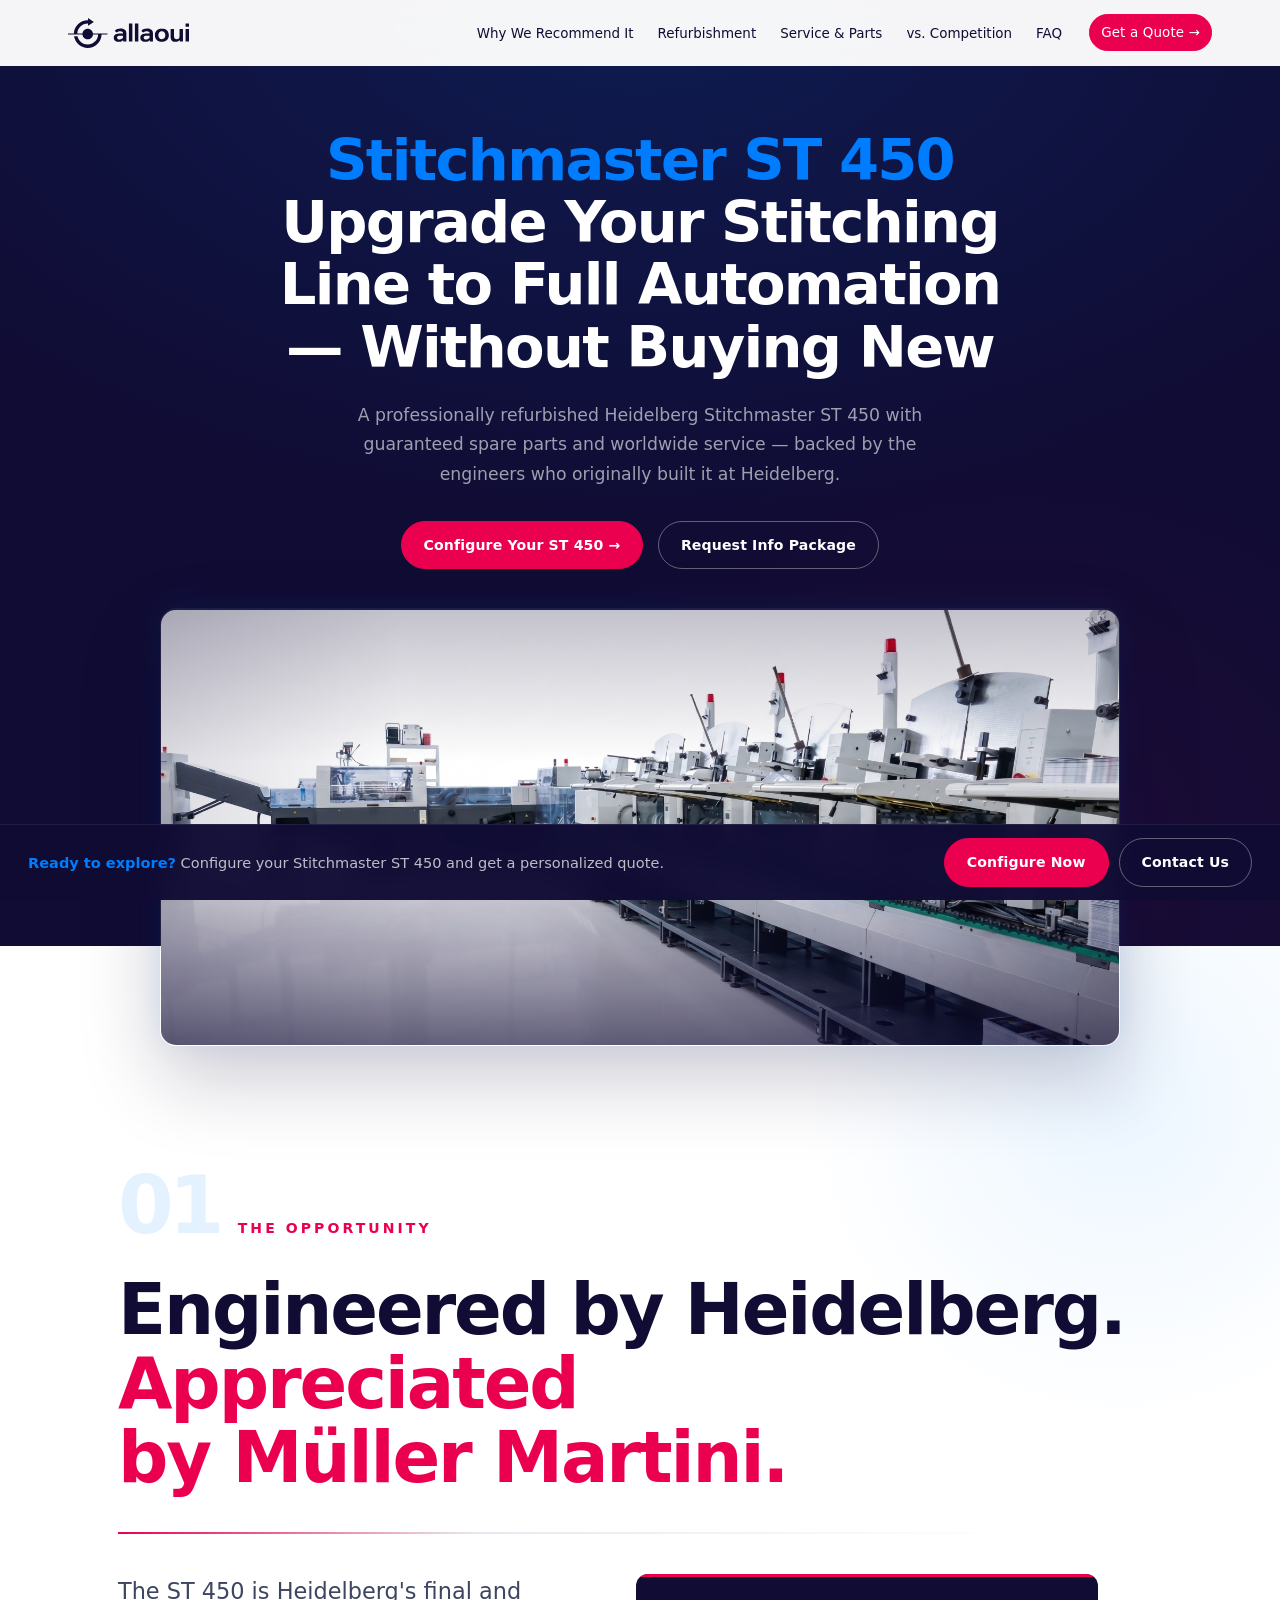
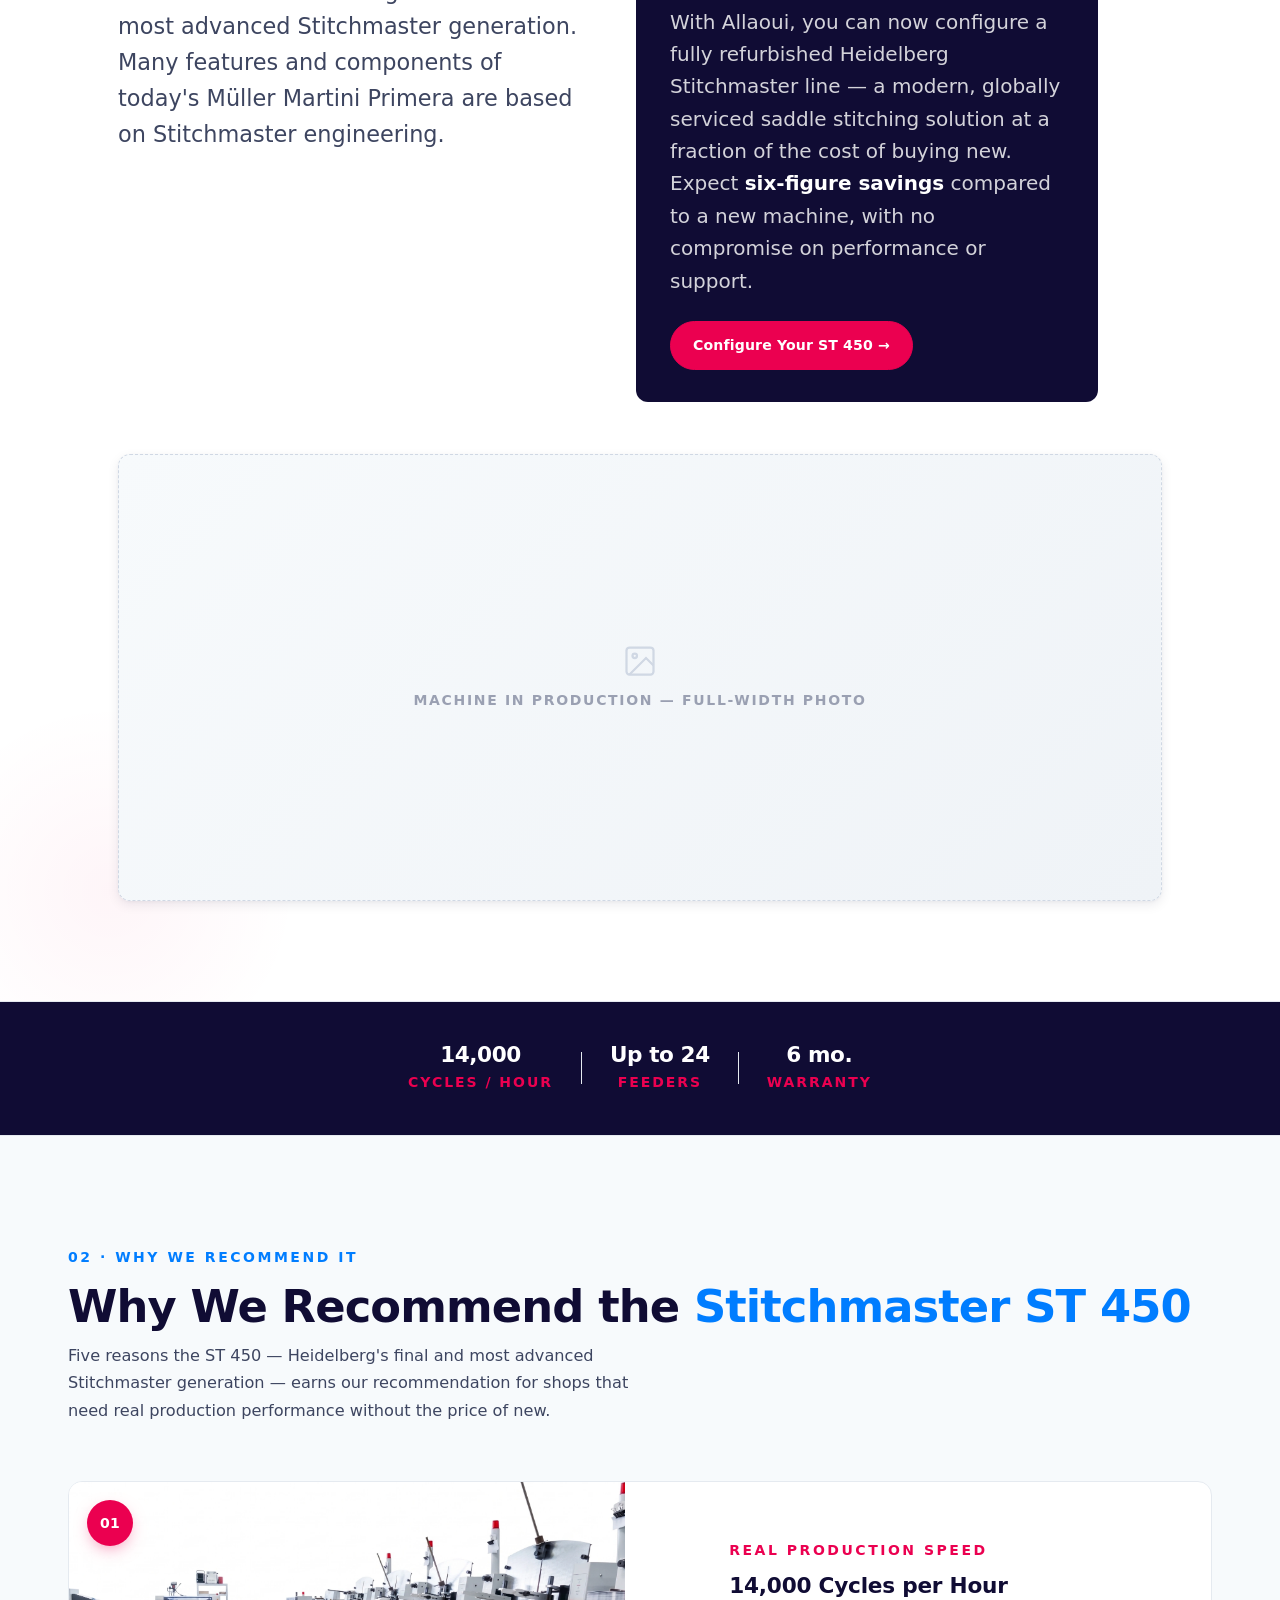
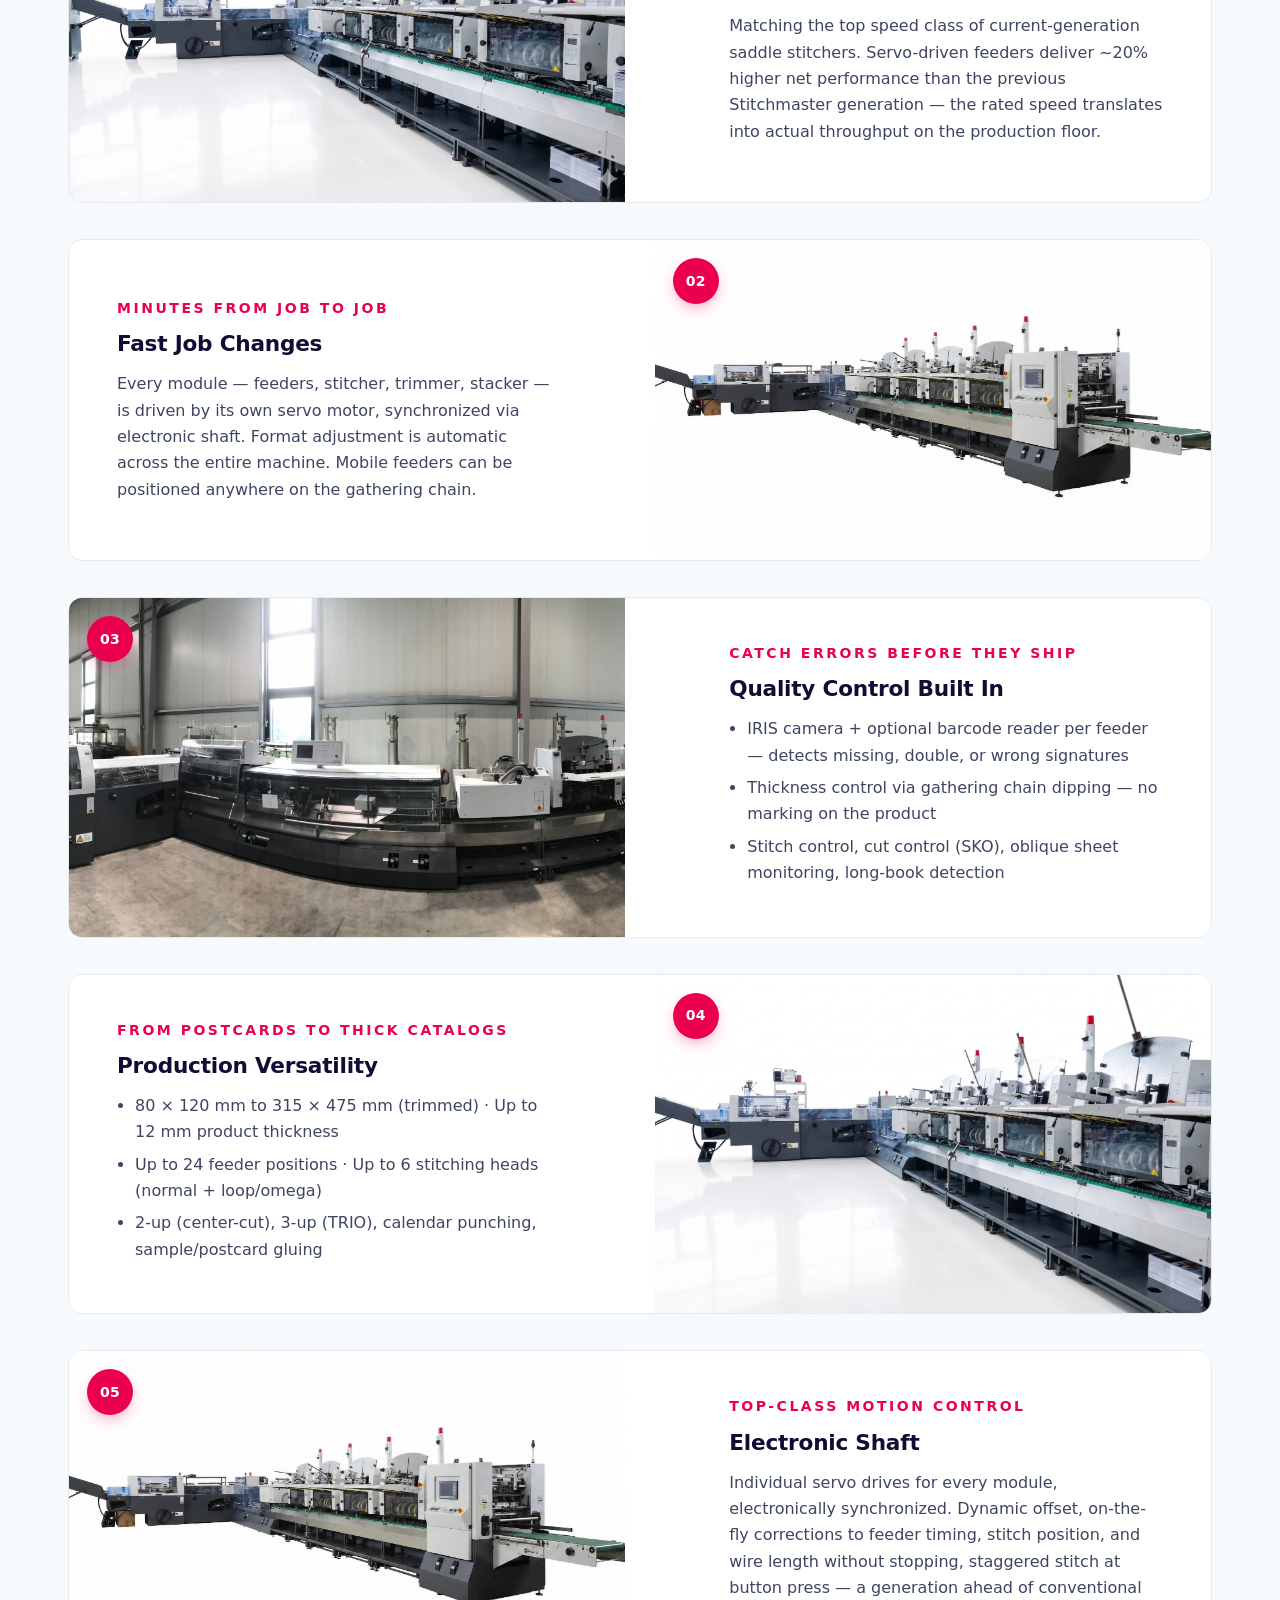
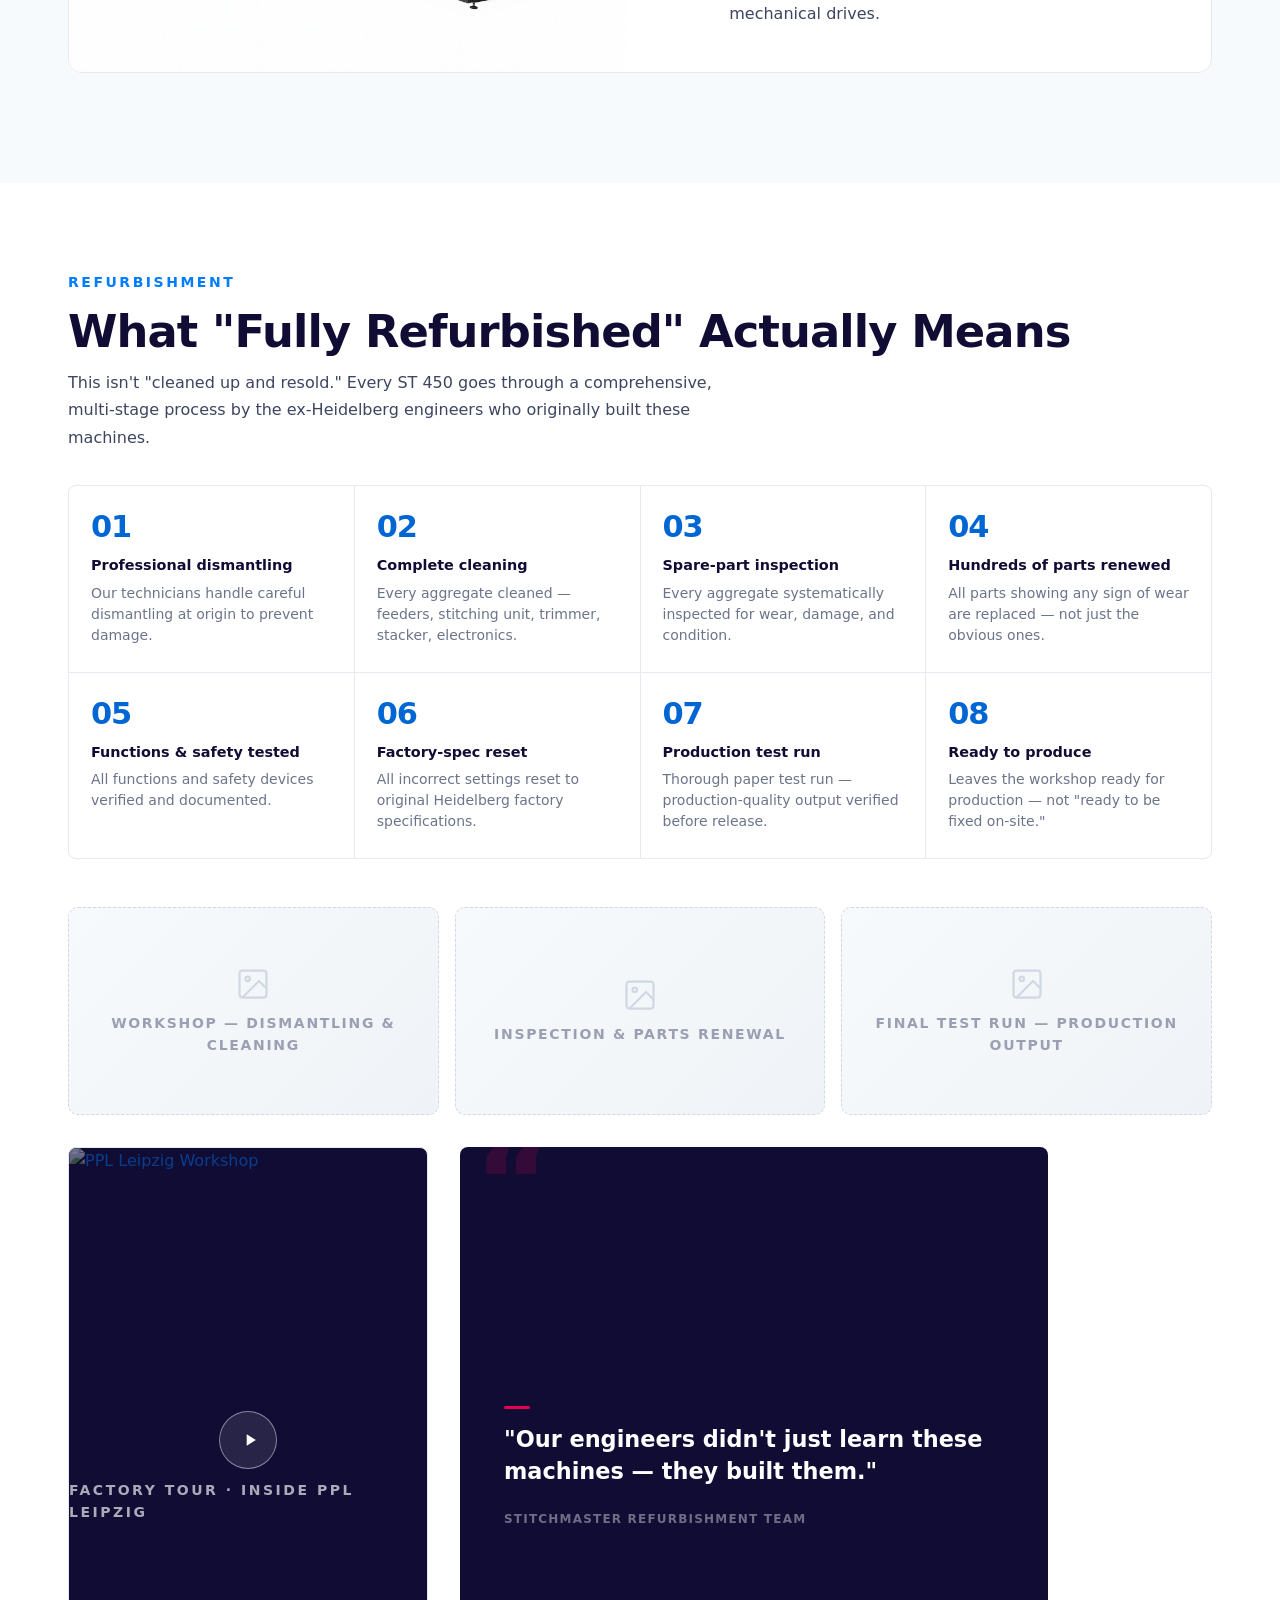
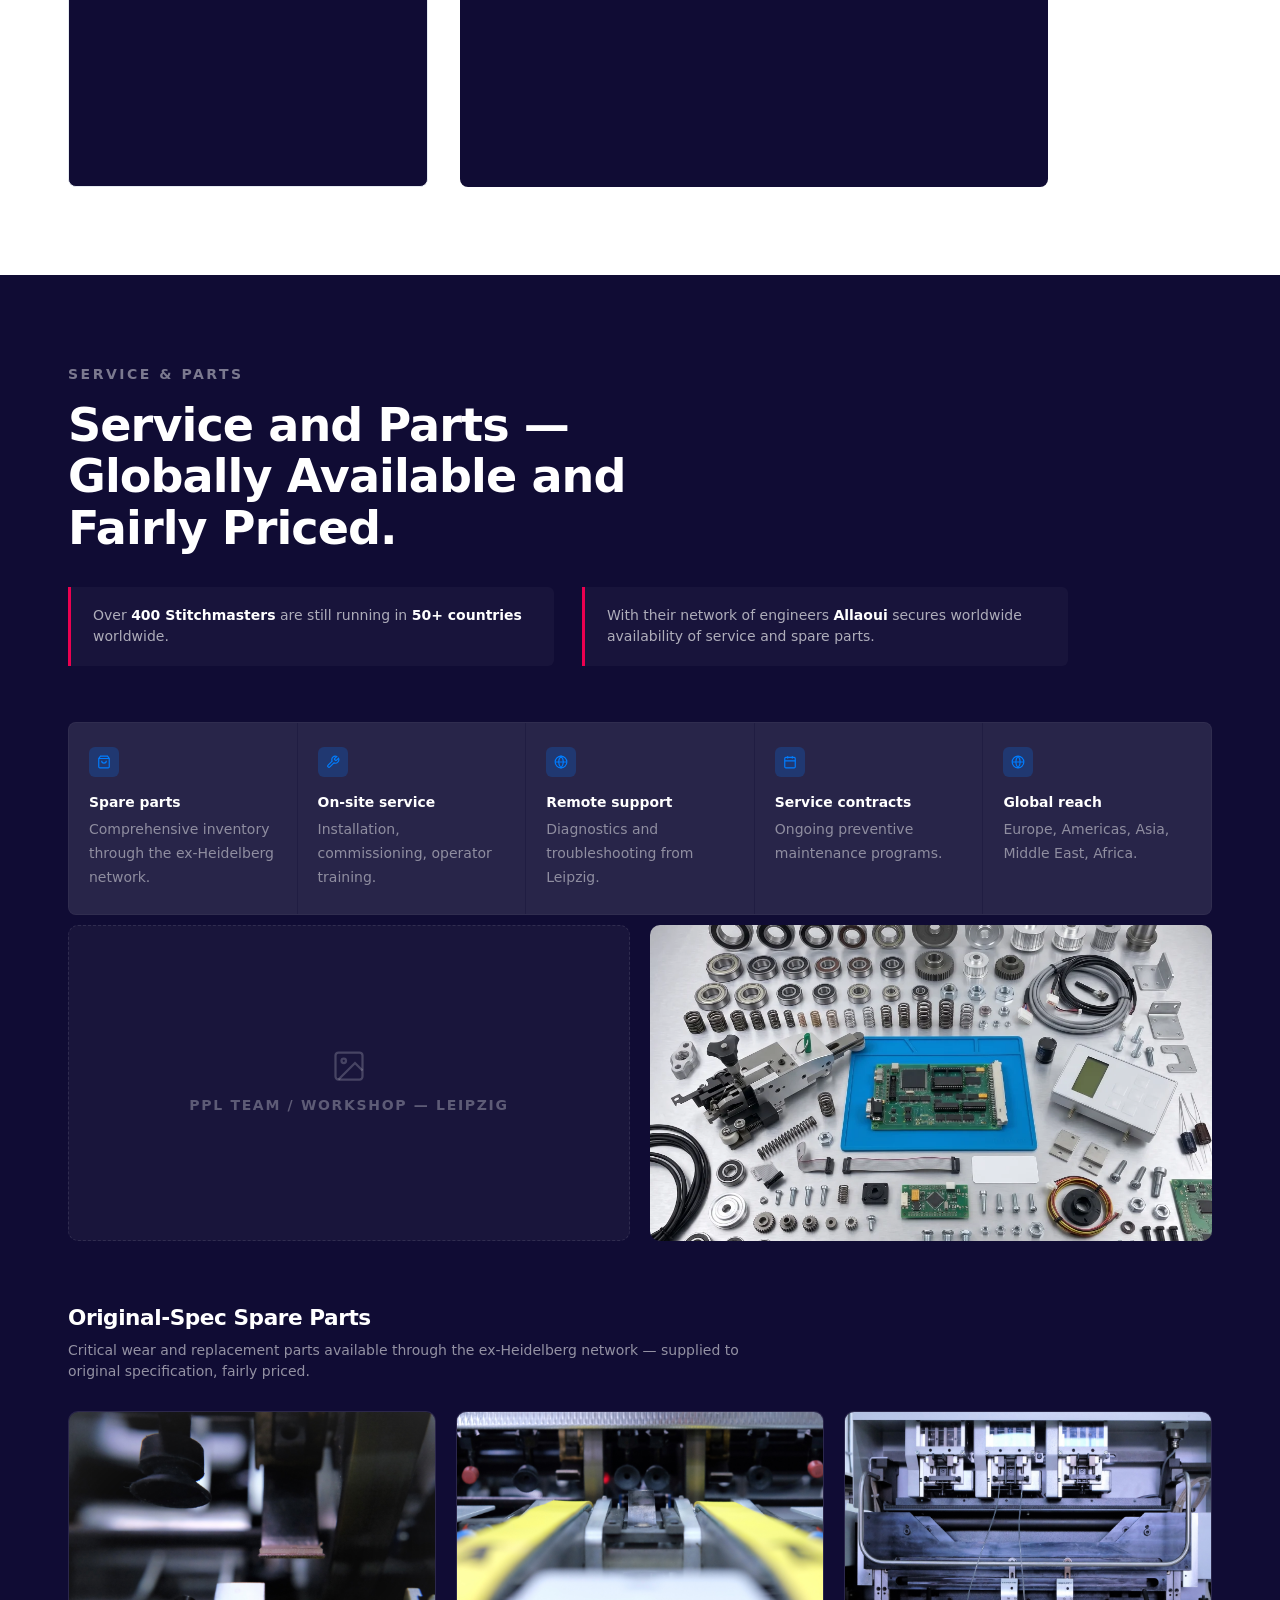
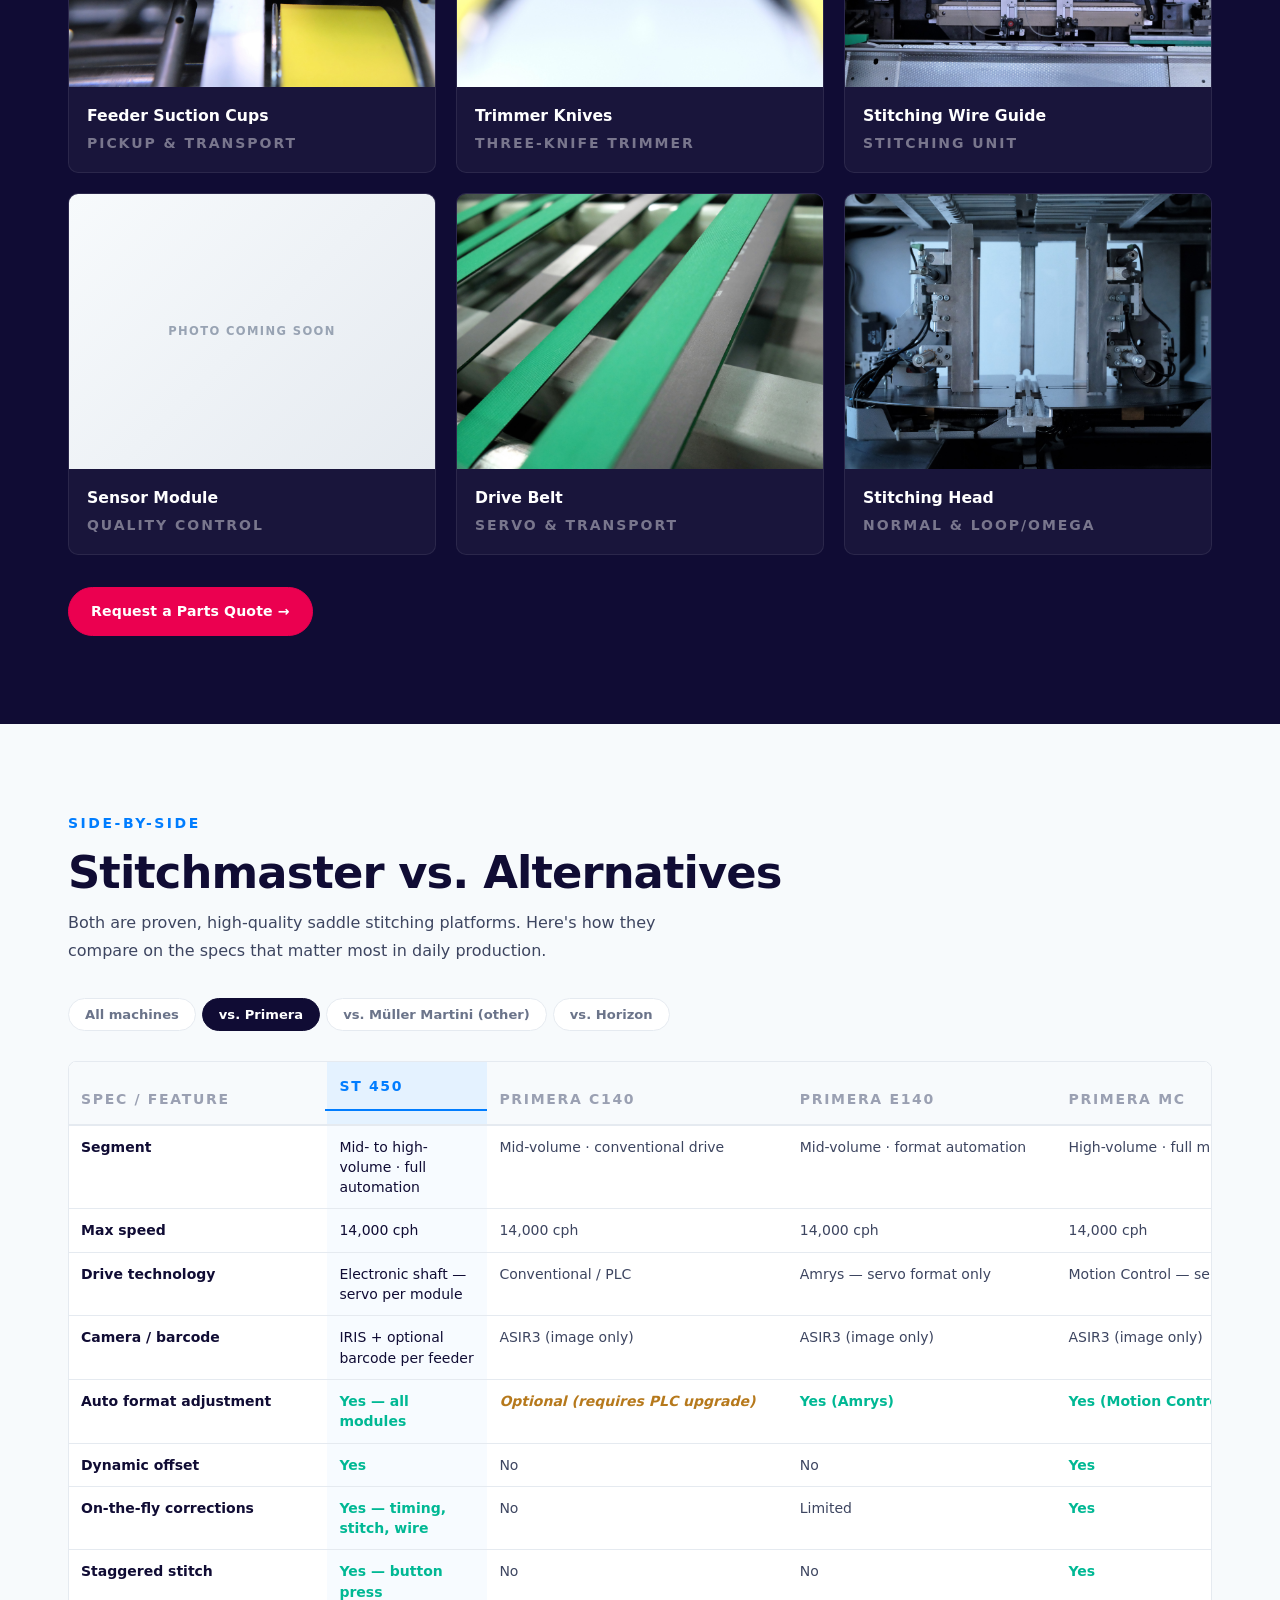
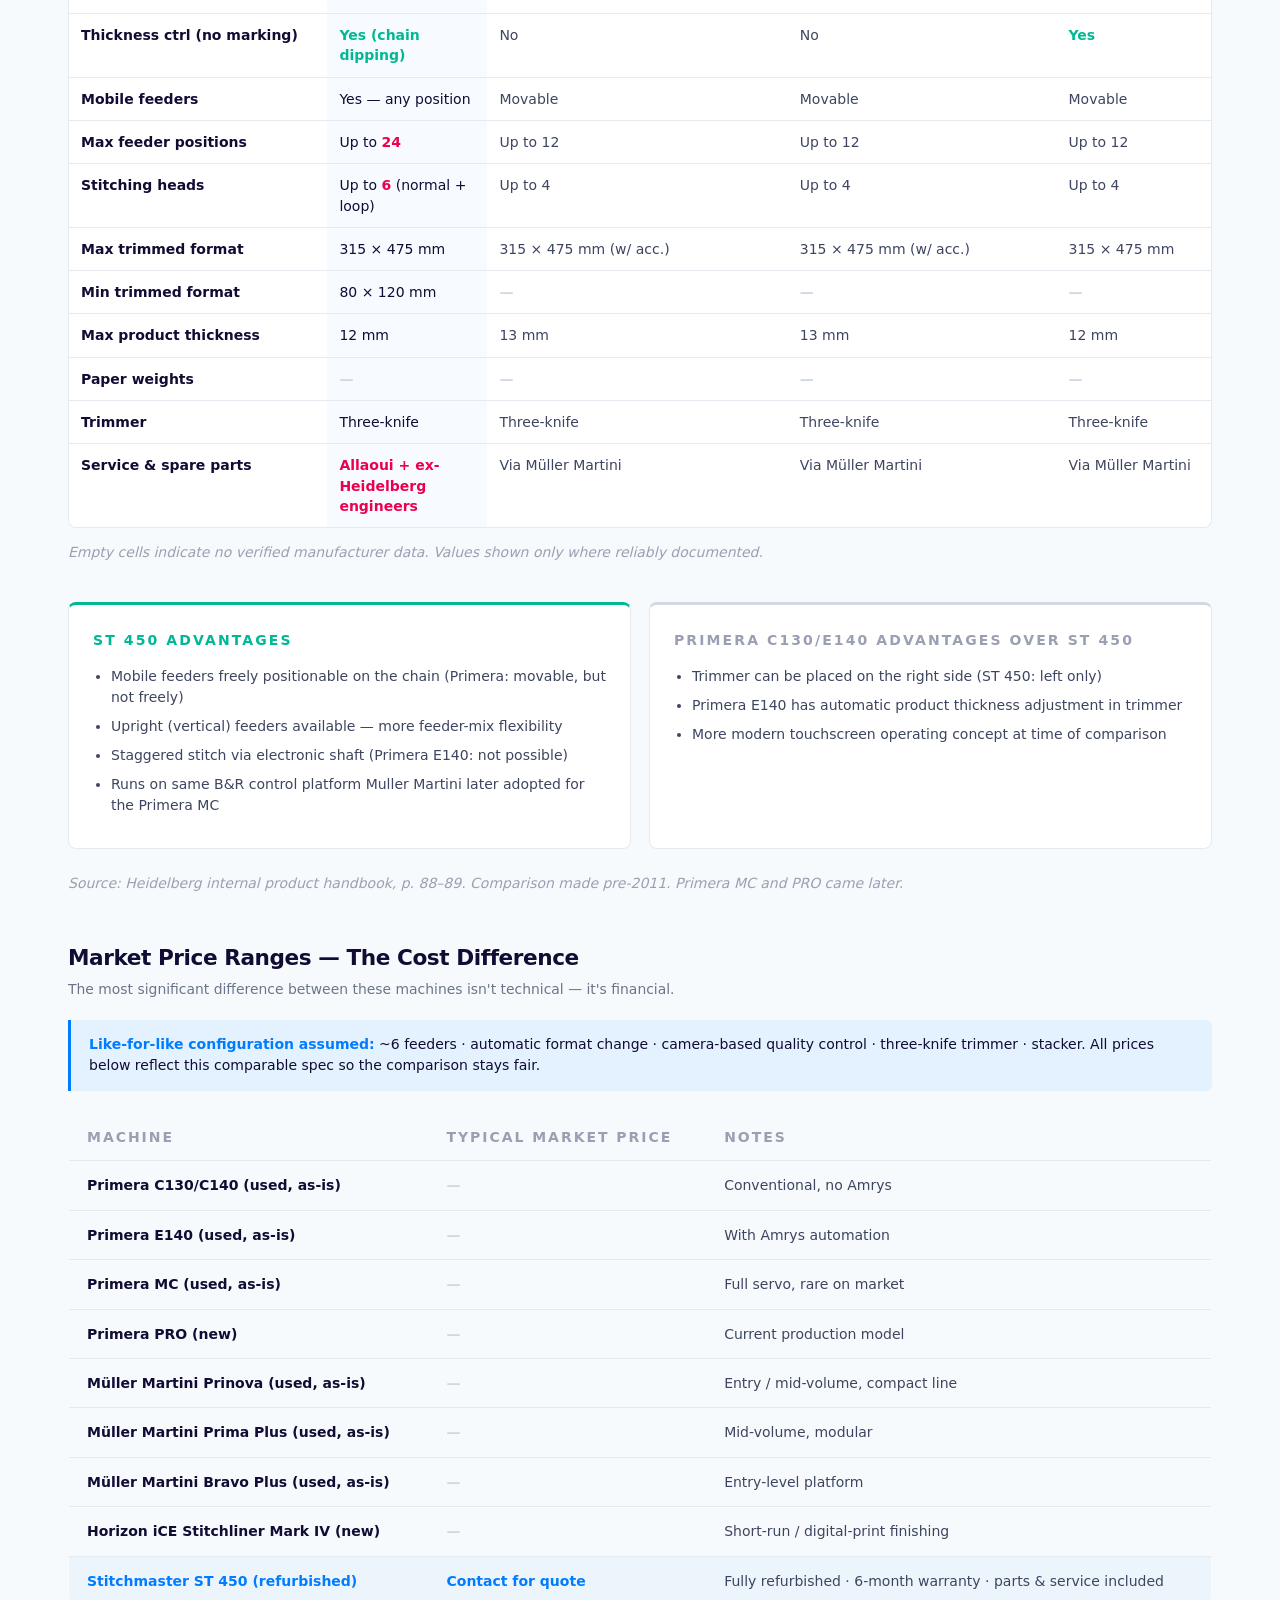
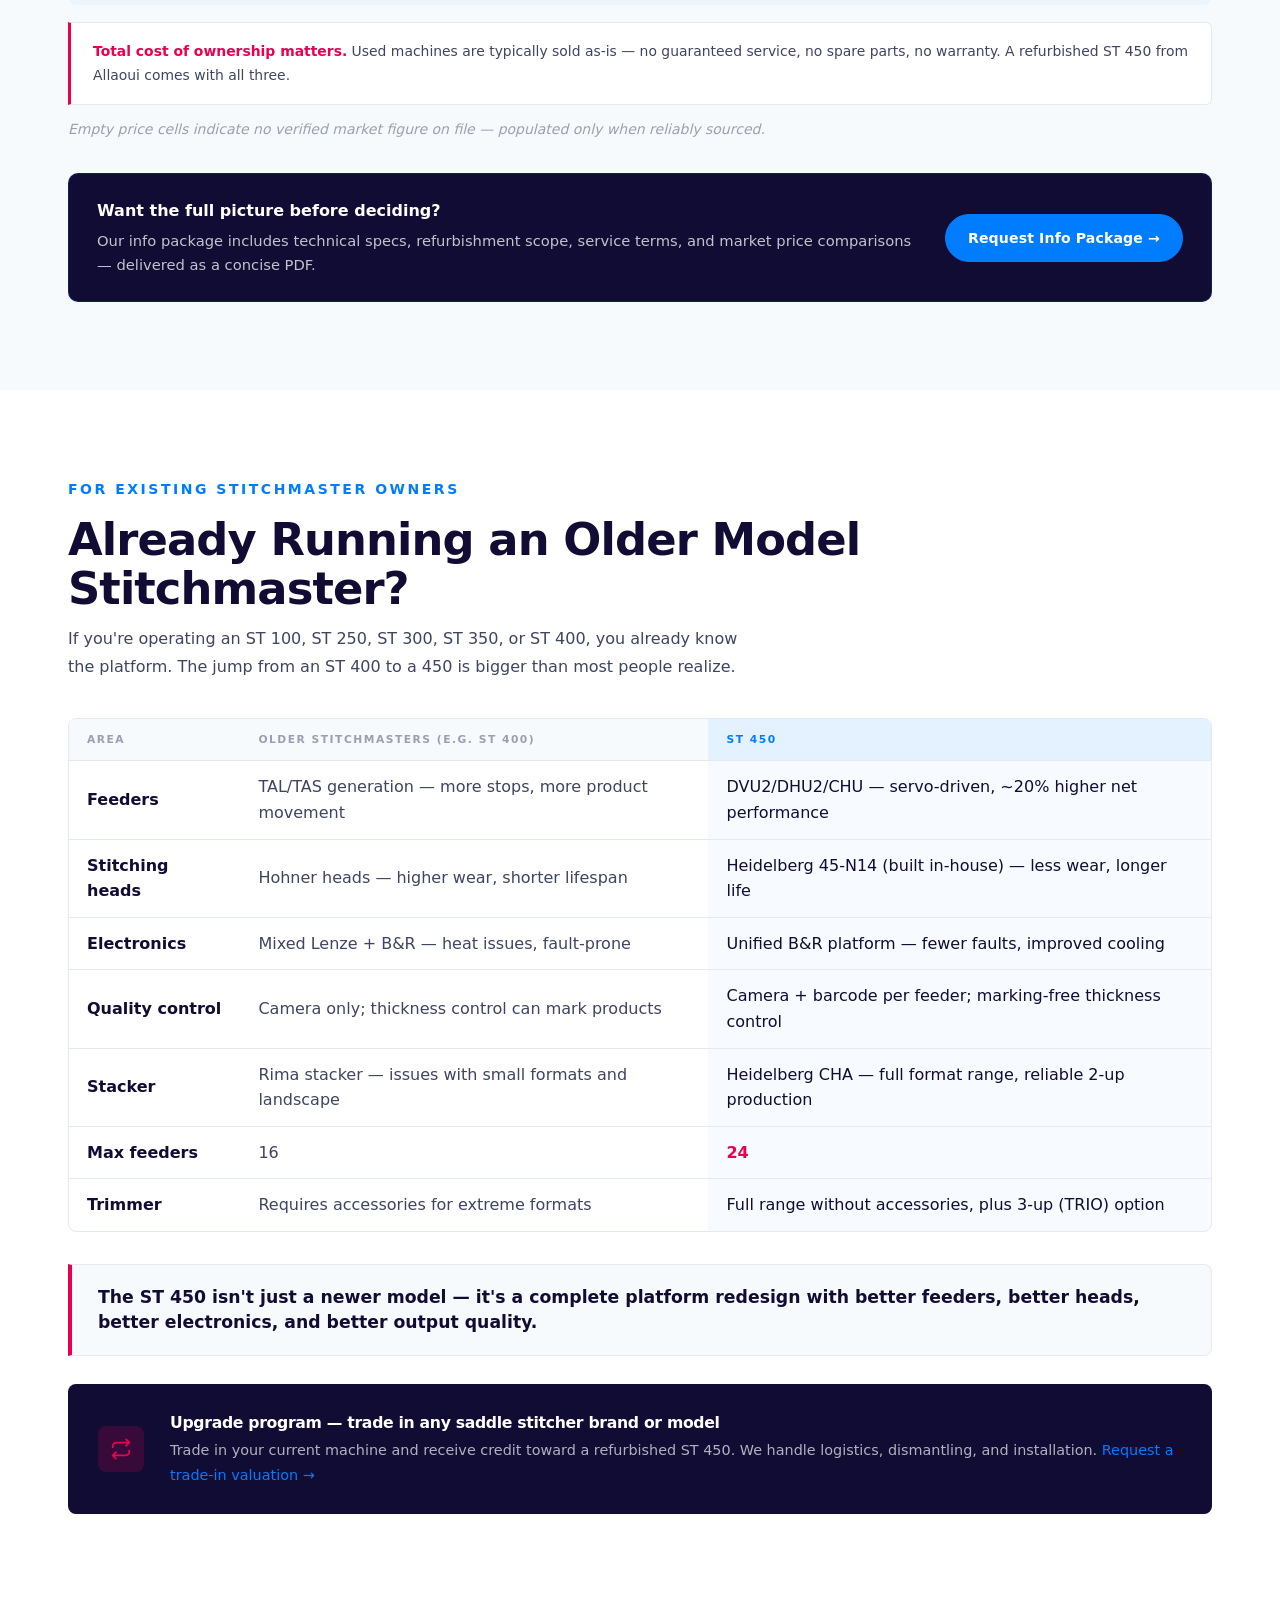
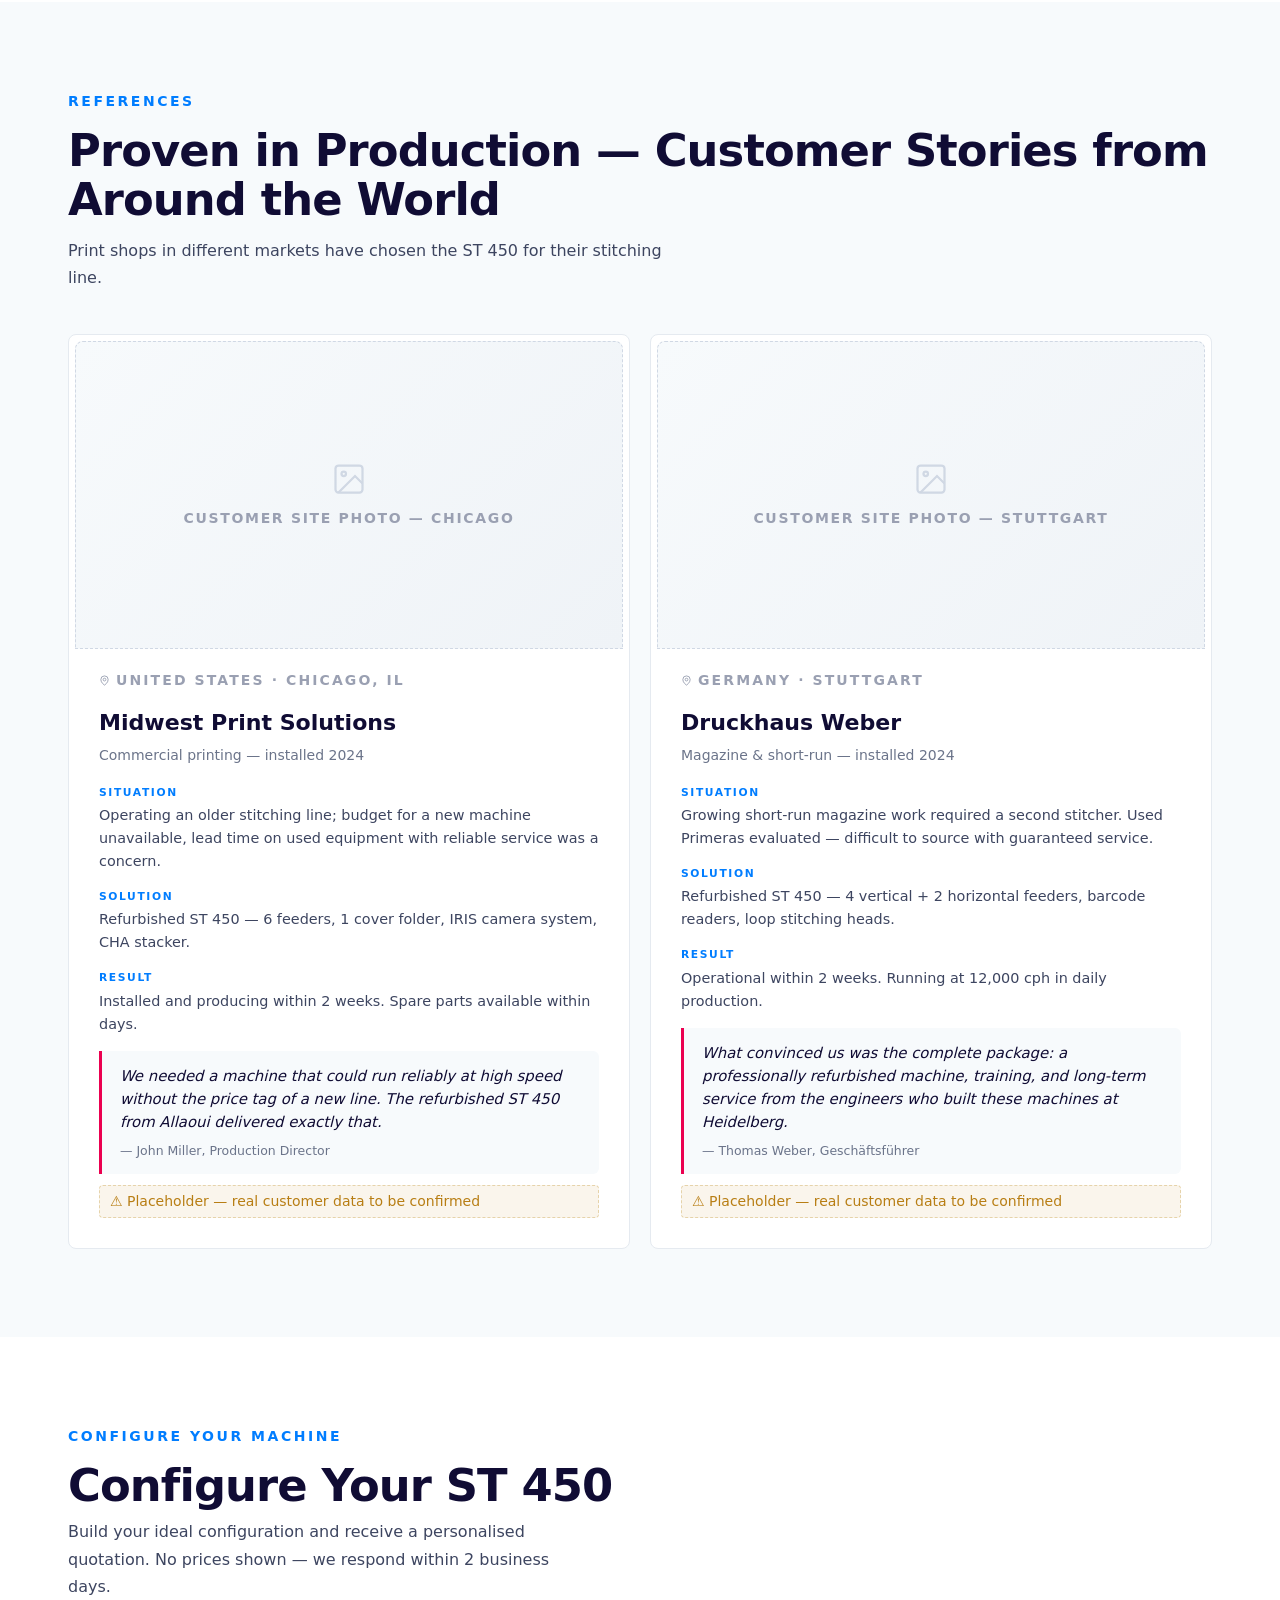
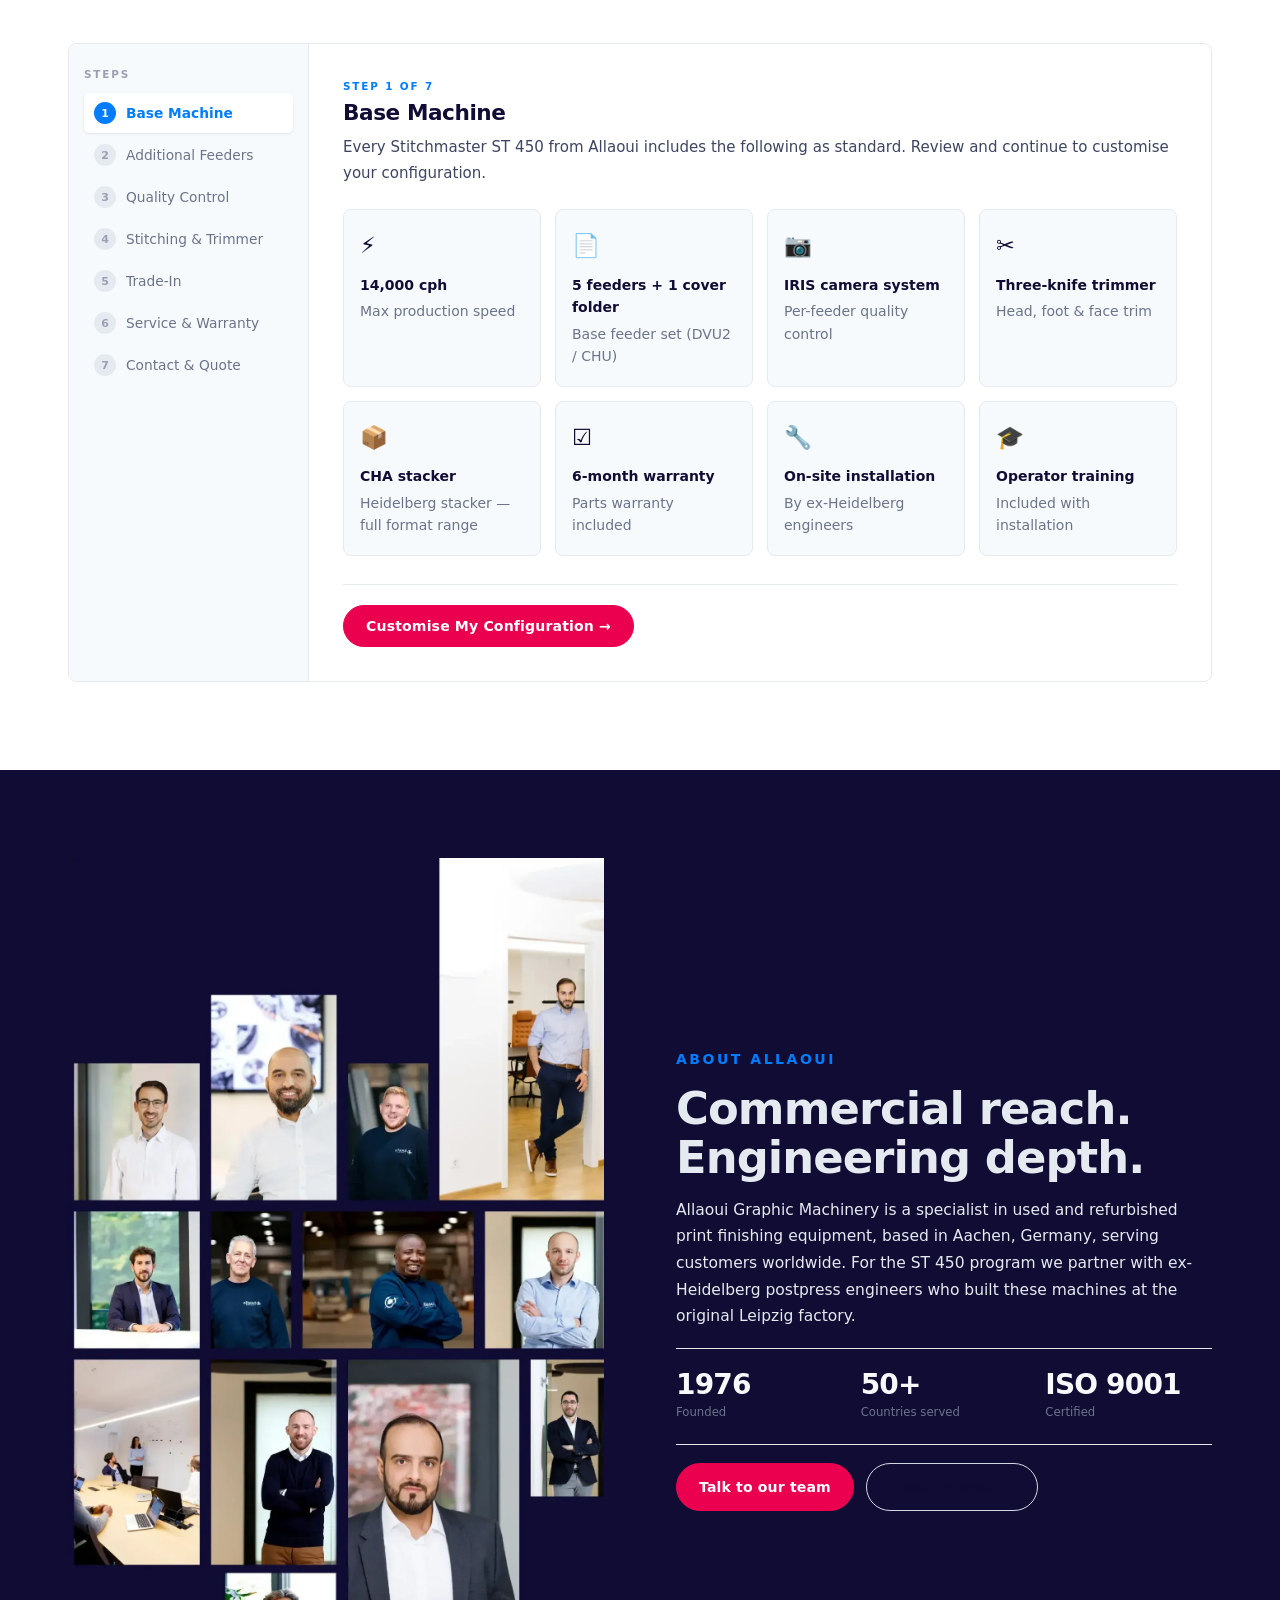
==== commit 3cc39729: "Feedback 4" ====
--- a/index.html
+++ b/index.html
@@ -228,7 +228,7 @@
         <div class="stile">
           <div class="sn">01</div>
           <h5>Professional dismantling</h5>
-          <p>PPL technicians handle careful dismantling at origin to prevent damage.</p>
+          <p>Our technicians handle careful dismantling at origin to prevent damage.</p>
         </div>
         <div class="stile">
           <div class="sn">02</div>
@@ -326,17 +326,8 @@
       <div class="svc-keys">
         <p class="svc-key">Over <strong>400 Stitchmasters</strong> are still running in <strong>50+ countries</strong>
           worldwide.</p>
-        <p class="svc-key">The strategic partnership between <strong>Allaoui</strong> and <strong>PPL</strong> secures
+        <p class="svc-key">With their network of engineers <strong>Allaoui</strong> secures
           worldwide availability of service and spare parts.</p>
-      </div>
-      <div class="ppl-items">
-        <div class="ppl-item"><strong>PPL PostPrint Leipzig GmbH</strong>Formed by former Heidelberg postpress
-          engineers — the same people who designed, built, and serviced these machines at Heidelberg's Leipzig
-          factory.</div>
-        <div class="ppl-item"><strong>Deep institutional knowledge</strong>Operate from Leipzig with expertise
-          covering every Stitchmaster model from the inside out.</div>
-        <div class="ppl-item"><strong>Exclusive partnership</strong>Allaoui Graphic Machinery partners exclusively
-          with PPL for the entire ST 450 program.</div>
       </div>
       <div class="sup-grid">
         <div class="sup-cell">
@@ -395,21 +386,14 @@
             <span class="img-ph-label">PPL team / workshop — Leipzig</span>
           </div>
         </div>
-        <div class="img-ph img-ph-dark img-ph-landscape">
-          <div class="img-ph-inner">
-            <svg viewBox="0 0 24 24" stroke-width="1.5" stroke="currentColor">
-              <rect x="3" y="3" width="18" height="18" rx="2" />
-              <circle cx="8.5" cy="8.5" r="1.5" />
-              <polyline points="21,15 16,10 5,21" />
-            </svg>
-            <span class="img-ph-label">Spare-parts warehouse / inventory</span>
-          </div>
+        <div class="img-ph img-ph-landscape img-ph-cover">
+          <img src="images/parts/spareparts_stitchmaster_st_450.webp" alt="ST 450 spare parts inventory" loading="lazy">
         </div>
       </div>
       <div class="parts-block">
         <div class="parts-head">
           <h3>Original-Spec Spare Parts</h3>
-          <p>Critical wear and replacement parts available through the ex-Heidelberg / PPL network — supplied to
+          <p>Critical wear and replacement parts available through the ex-Heidelberg network — supplied to
             original
             specification, fairly priced.</p>
         </div>
@@ -1132,11 +1116,9 @@
             <p class="cfg-desc">Configure the stitching unit and trimmer options for your product range.</p>
             <div class="cc cc-select"><label>Stitching heads (standard HK)</label>
               <select class="cfg-sel" data-key="heads">
-                <option value="2">2 heads</option>
+                <option value="2" selected>2 heads</option>
                 <option value="3">3 heads</option>
-                <option value="4" selected>4 heads</option>
-                <option value="5">5 heads</option>
-                <option value="6">6 heads (max)</option>
+                <option value="4">4 heads</option>
               </select>
             </div>
             <div class="copt" data-key="loop">
@@ -1383,10 +1365,8 @@
         <span class="eyebrow">About Allaoui</span>
         <h2>Commercial reach.<br>Engineering depth.</h2>
         <p>Allaoui Graphic Machinery is a specialist in used and refurbished print finishing equipment, based in Aachen,
-          Germany, serving customers worldwide. For the ST 450 program we partner exclusively with PPL PostPrint Leipzig
-          — former Heidelberg postpress engineers who built these machines at the original Leipzig factory.</p>
-        <p>Two companies. One delivering machines to 50+ countries. The other knowing them down to the last component.
-        </p>
+          Germany, serving customers worldwide. For the ST 450 program we partner with ex-Heidelberg postpress engineers
+          who built these machines at the original Leipzig factory.</p>
         <div class="a-stats">
           <div class="a-stat"><span class="av">1976</span><span class="al">Founded</span></div>
           <div class="a-stat"><span class="av">50+</span><span class="al">Countries served</span></div>
@@ -1413,7 +1393,7 @@
       </details>
       <details class="fi">
         <summary>Can I still get spare parts?</summary>
-        <p class="fa">Yes — comprehensive inventory available through the Allaoui + PPL network. <a
+        <p class="fa">Yes — comprehensive inventory available through the Allaoui network. <a
             href="https://allaoui.shop/brands/manufacturer/heidelberg/">View the
             spare parts catalog &#8594;</a></p>
       </details>
@@ -1461,8 +1441,7 @@
         <div class="fb">
           <div class="flogo"><img src="images/allaoui_logo.svg" alt="allaoui" loading="lazy"></div>
           <div class="ftag">Innovate. Impress. Inspire.</div>
-          <p>Stitchmaster ST 450 refurbished in partnership with PPL PostPrint Leipzig — formed by the engineers who
-            built these machines at Heidelberg.</p>
+          <p>Stitchmaster ST 450 refurbished by the engineers who built these machines at Heidelberg.</p>
         </div>
         <div class="fc">
           <h6>Product</h6>
--- a/stylesheet.css
+++ b/stylesheet.css
@@ -335,8 +335,8 @@
 .hero {
     position: relative;
     background: var(--navy);
-    overflow: hidden;
-    padding-top: var(--nav-h)
+    padding-top: var(--nav-h);
+    padding-bottom: 0
 }
 
 /* Ambient background glow */
@@ -459,9 +459,10 @@
 /* ── Image showcase — full-bleed ── */
 .hero-image-wrap {
     position: relative;
+    z-index: 10;
     width: 100%;
     max-width: 1000px;
-    margin: 0 auto;
+    margin: 0 auto -100px;
     padding: 0 20px;
     animation: heroFade .8s var(--ease) .35s both
 }
@@ -472,10 +473,10 @@
     overflow: hidden;
     aspect-ratio: 2.2 / 1;
     border: 1px solid rgba(255, 255, 255, .08);
-    border-bottom: none;
     box-shadow:
         0 -4px 30px rgba(0, 125, 255, .08),
-        0 -1px 0 rgba(255, 255, 255, .06)
+        0 -1px 0 rgba(255, 255, 255, .06),
+        0 32px 80px rgba(16, 12, 52, .22)
 }
 
 .hero-image-container img {
@@ -541,12 +542,13 @@
     }
 
     .hero-image-wrap {
-        padding: 0 12px
+        padding: 0 12px;
+        margin-bottom: -70px
     }
 
     .hero-image-container {
         aspect-ratio: 16 / 9;
-        border-radius: 12px 12px 0 0
+        border-radius: 12px
     }
 
     .hero-image-tag {
@@ -594,12 +596,13 @@
     }
 
     .hero-image-wrap {
-        padding: 0 8px
+        padding: 0 8px;
+        margin-bottom: -50px
     }
 
     .hero-image-container {
         aspect-ratio: 4 / 3;
-        border-radius: 10px 10px 0 0
+        border-radius: 10px
     }
 
     .hero-image-tag {
@@ -649,7 +652,7 @@
 /* ── Opportunity — central pitch message ── */
 .opp-sec {
     background: var(--white);
-    padding: 120px 0 100px;
+    padding: 220px 0 100px;
     position: relative;
     overflow: hidden
 }
@@ -711,6 +714,15 @@
     color: var(--red)
 }
 
+/* Main headline — the statement */
+.opp-h2 {
+    font-size: clamp(2.6rem, 5.5vw, 4.8rem);
+    line-height: 1.05;
+    letter-spacing: -.03em;
+    color: var(--navy);
+    margin-bottom: 0;
+    font-weight: 900
+}
 
 /* "Appreciated by Müller Martini." — red accent line */
 .opp-h2 em {
@@ -786,7 +798,7 @@
 
 @media(max-width:760px) {
     .opp-sec {
-        padding: 80px 0 64px
+        padding: 160px 0 64px
     }
 
     .opp-num {
@@ -1337,7 +1349,8 @@
     background: rgba(255, 255, 255, .07);
     border: 1px solid rgba(255, 255, 255, .07);
     border-radius: 8px;
-    overflow: hidden
+    overflow: hidden;
+    margin-bottom: 10px;
 }
 
 .sup-cell {
@@ -2710,6 +2723,22 @@
     color: var(--t4)
 }
 
+/* Real photo — fills placeholder as cover, no dashed border */
+.img-ph-cover {
+    background: none;
+    border: none;
+    padding: 0
+}
+
+.img-ph-cover > img {
+    position: absolute;
+    inset: 0;
+    width: 100%;
+    height: 100%;
+    object-fit: cover;
+    display: block
+}
+
 /* dark-section variant (white tones) */
 .img-ph-dark {
     background: rgba(255, 255, 255, .04);
@@ -3194,17 +3223,10 @@
     padding: 3px 8px;
     margin-right: 10px;
     box-shadow: var(--sh-sm);
-    opacity: 0;
-    transform: translateX(8px);
+    opacity: 1;
+    transform: translateX(0);
     transition: opacity .18s, transform .18s;
     pointer-events: none
-}
-
-/* Show label on hover */
-.pn-item:hover .pn-label,
-.pn-item.pn-active .pn-label {
-    opacity: 1;
-    transform: translateX(0)
 }
 
 /* Active dot */
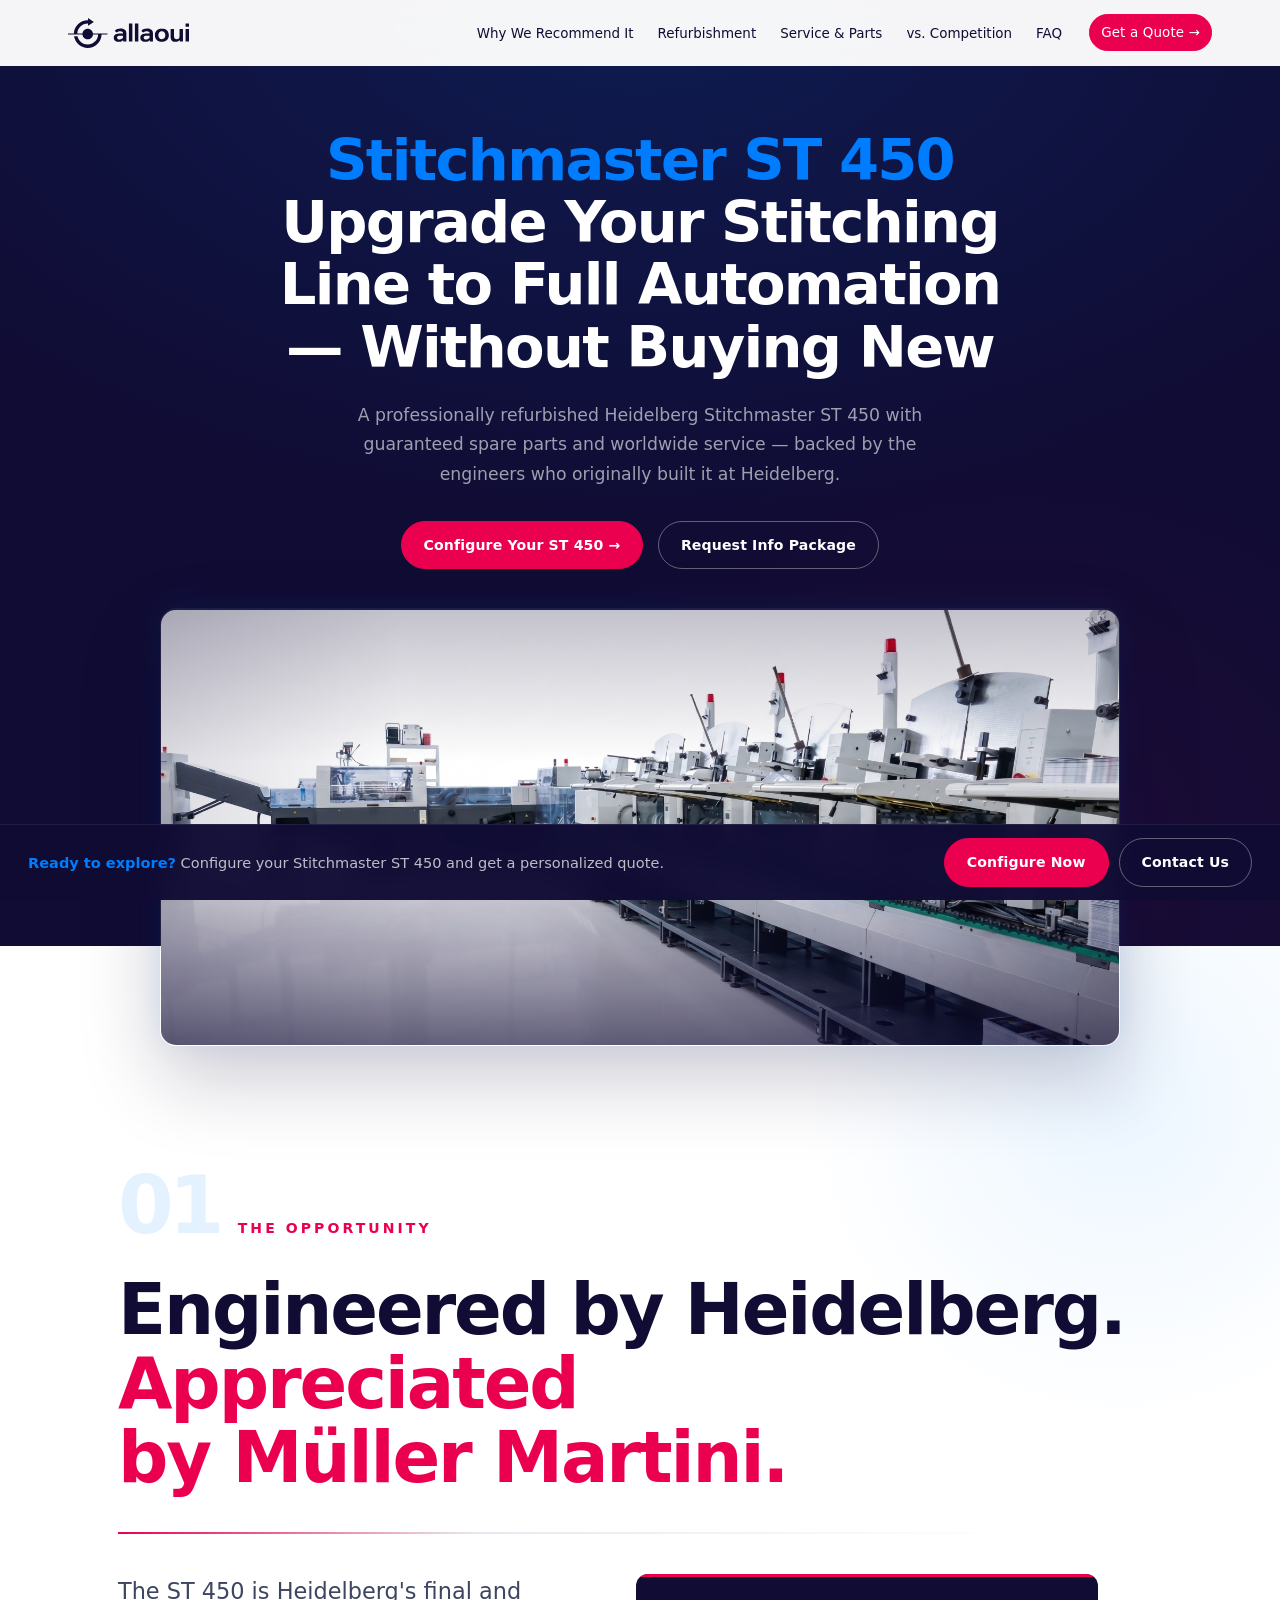
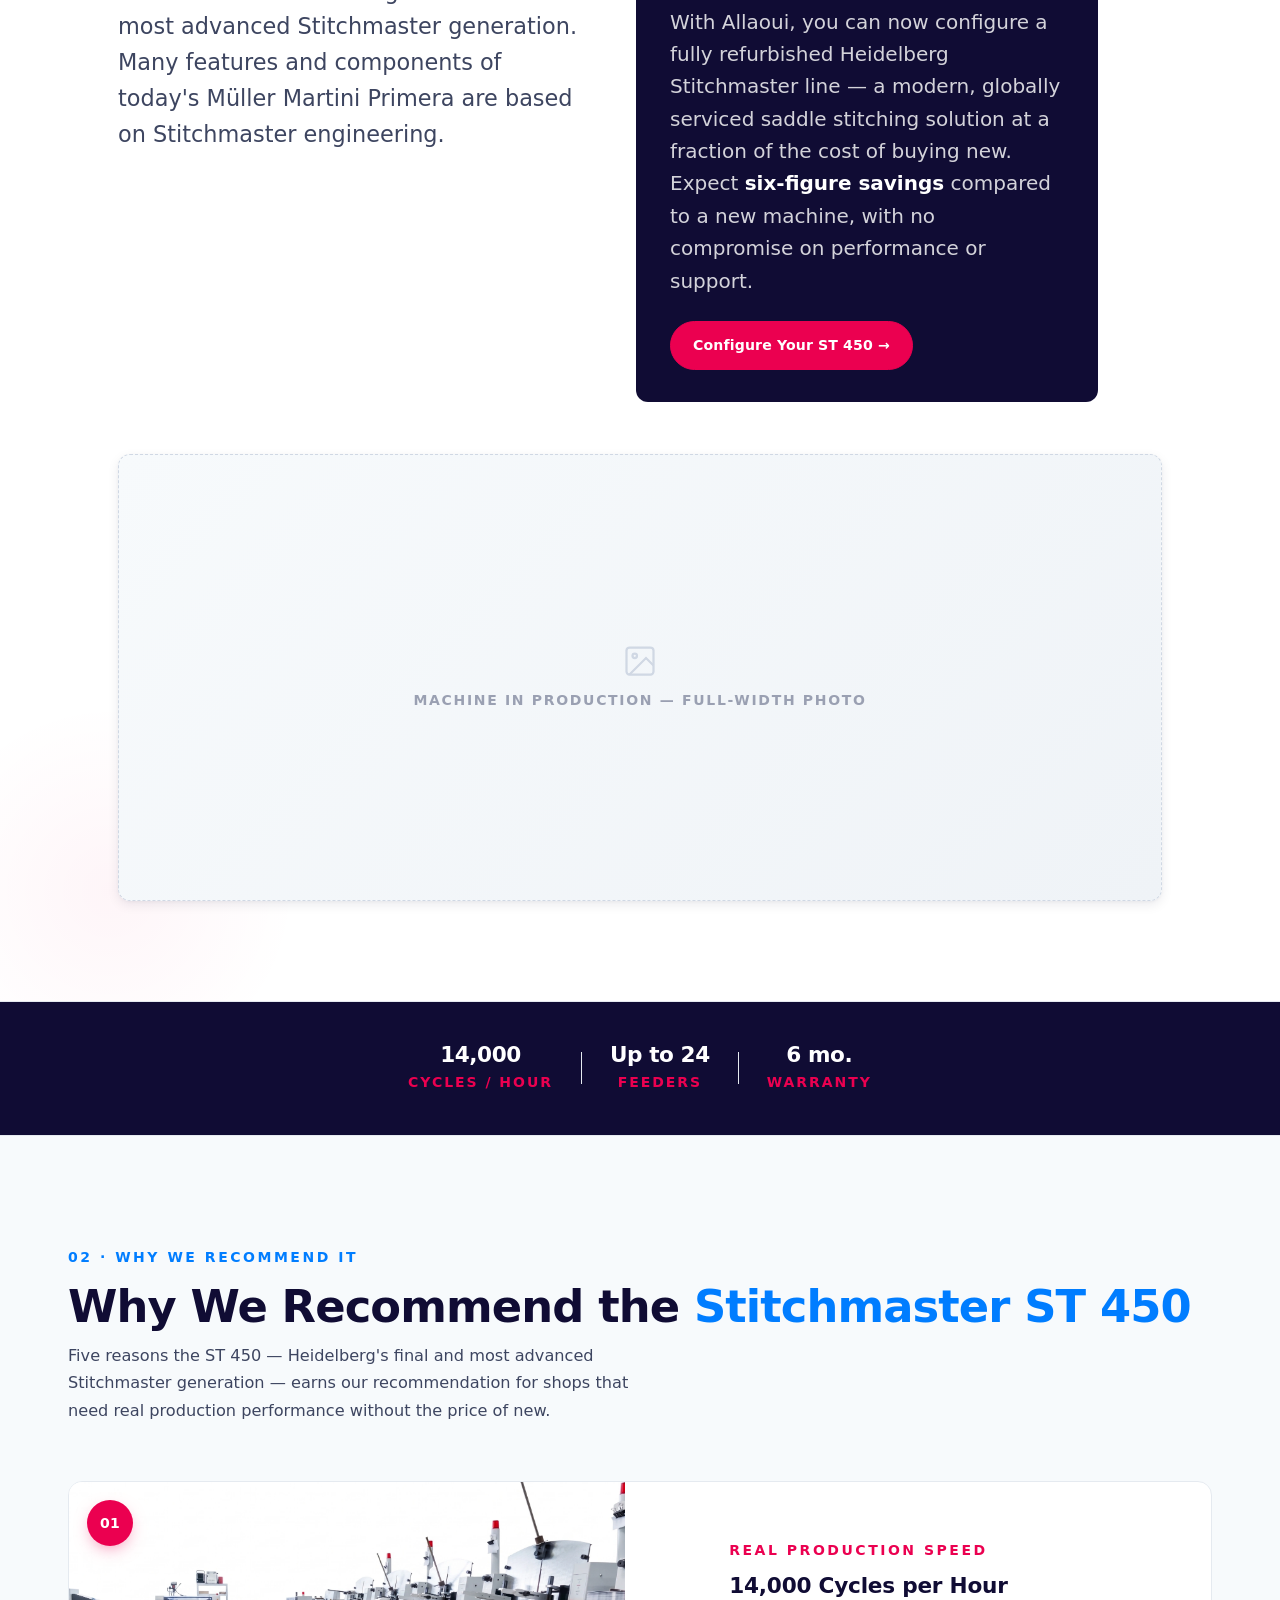
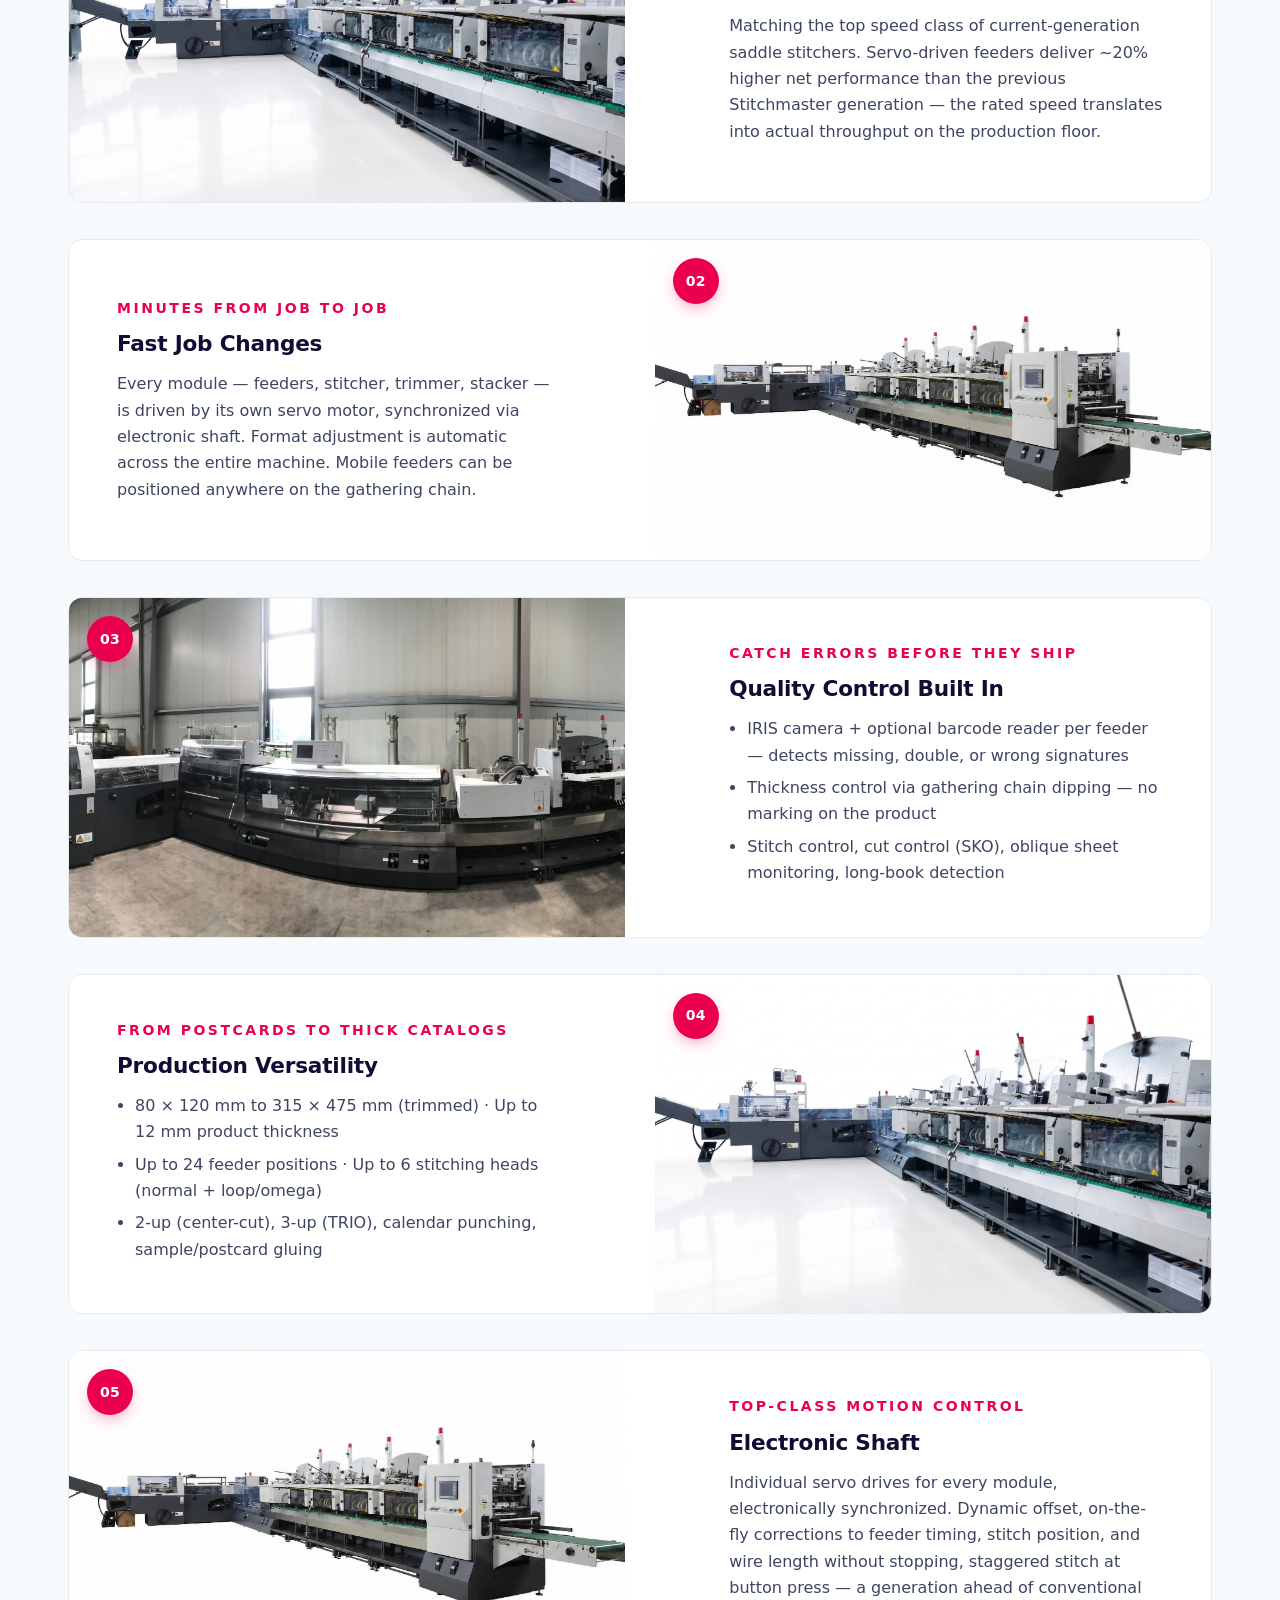
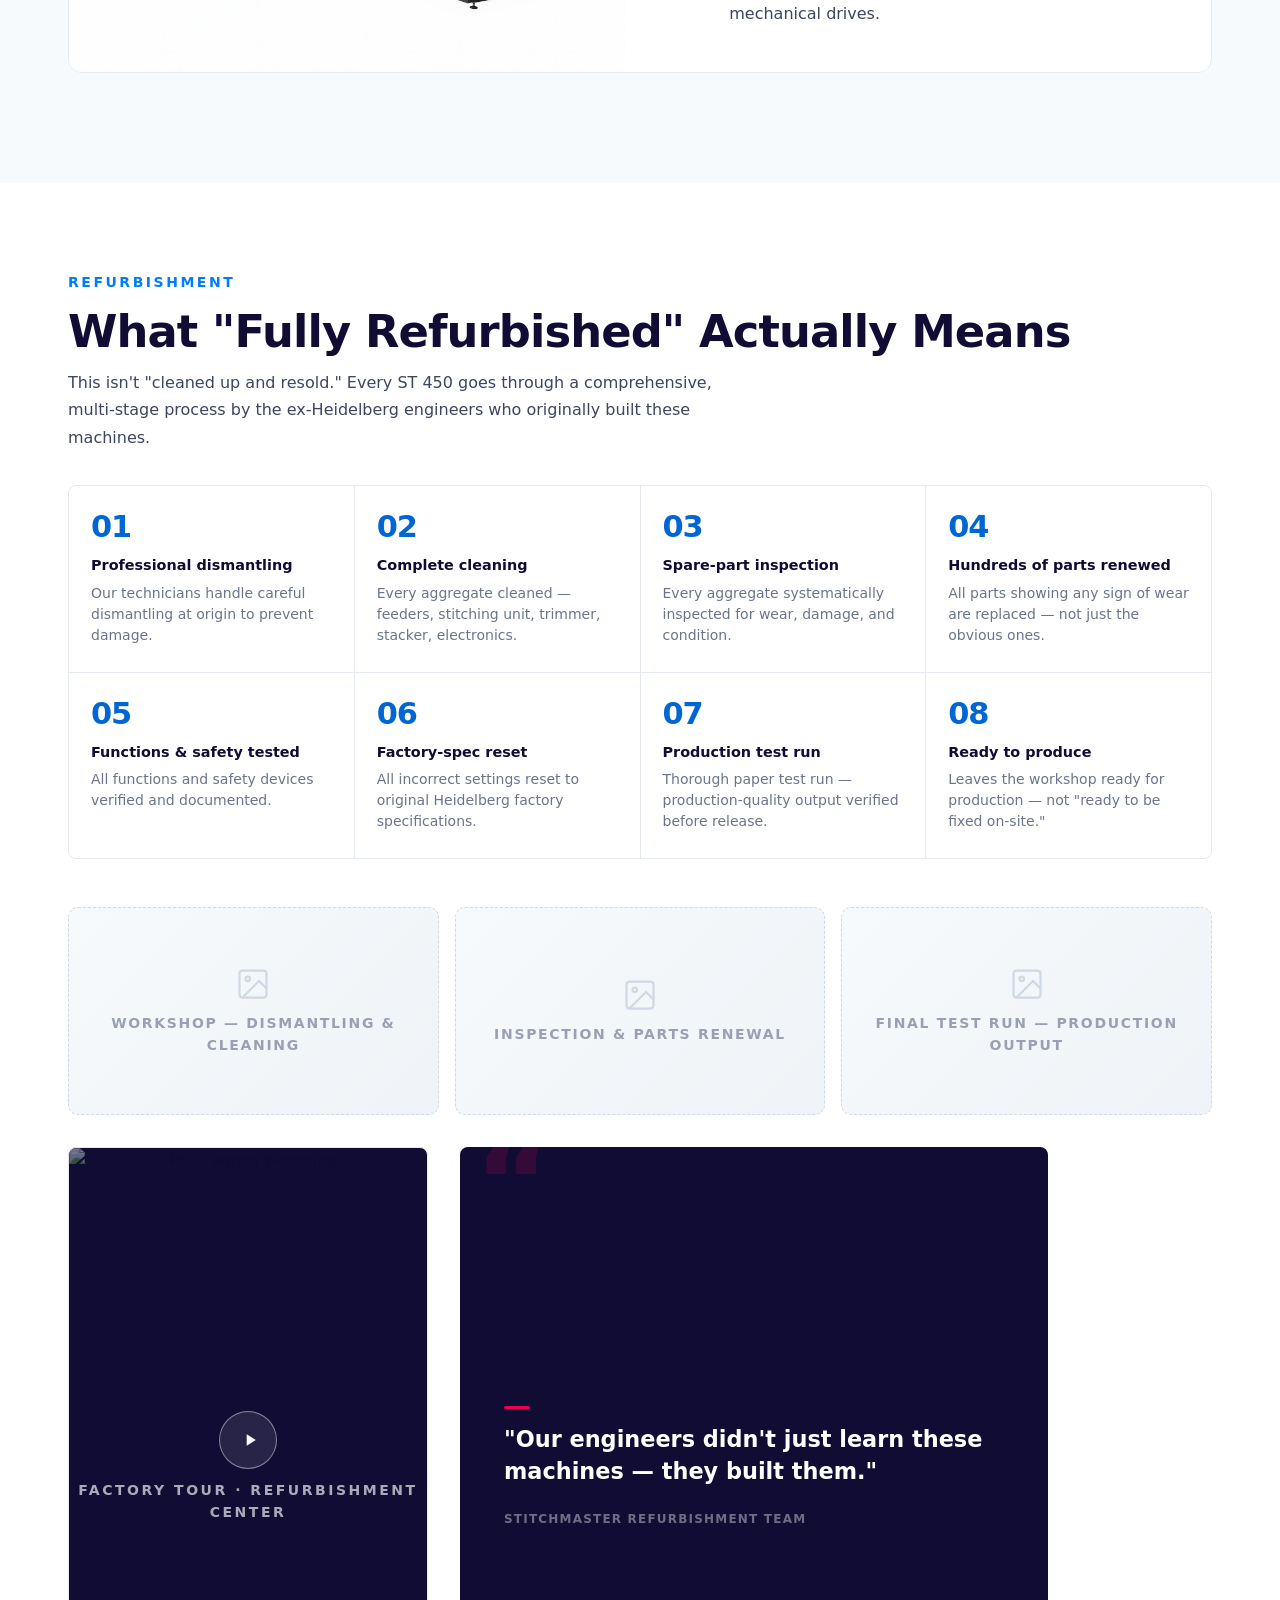
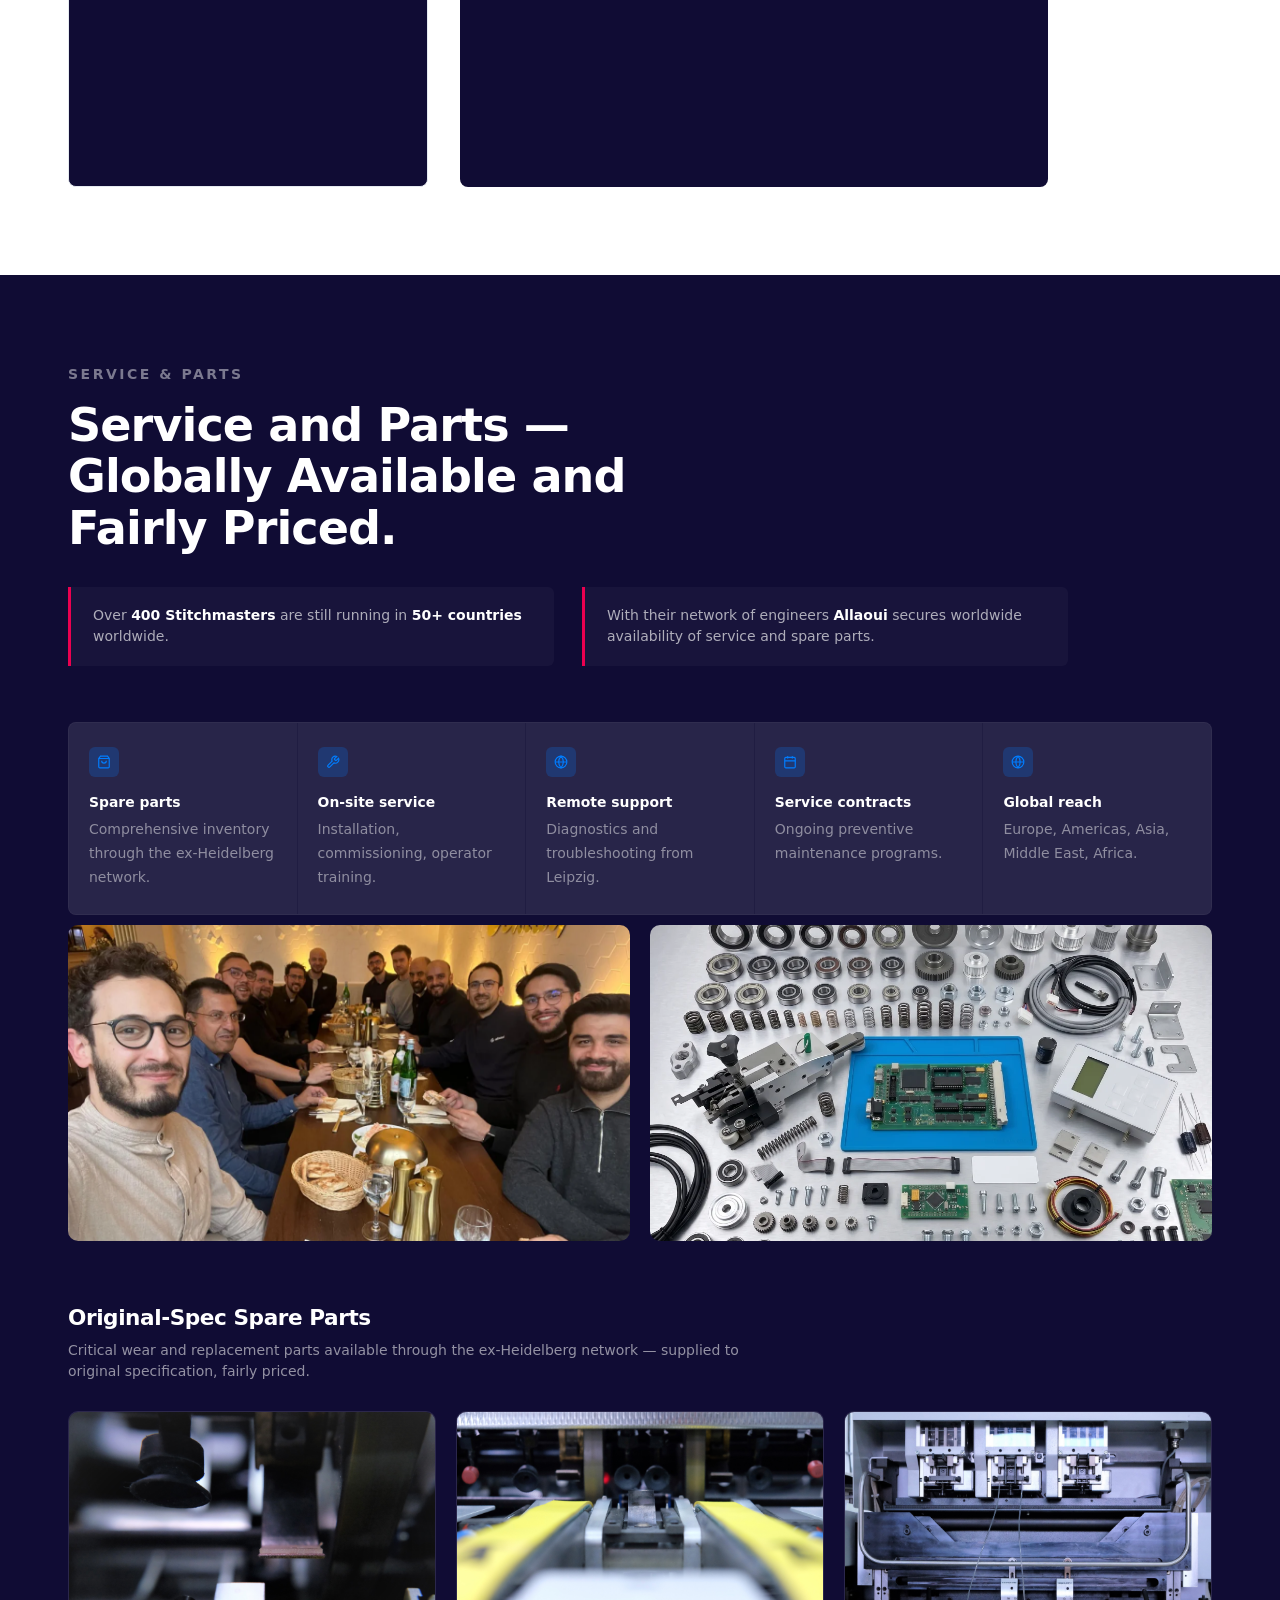
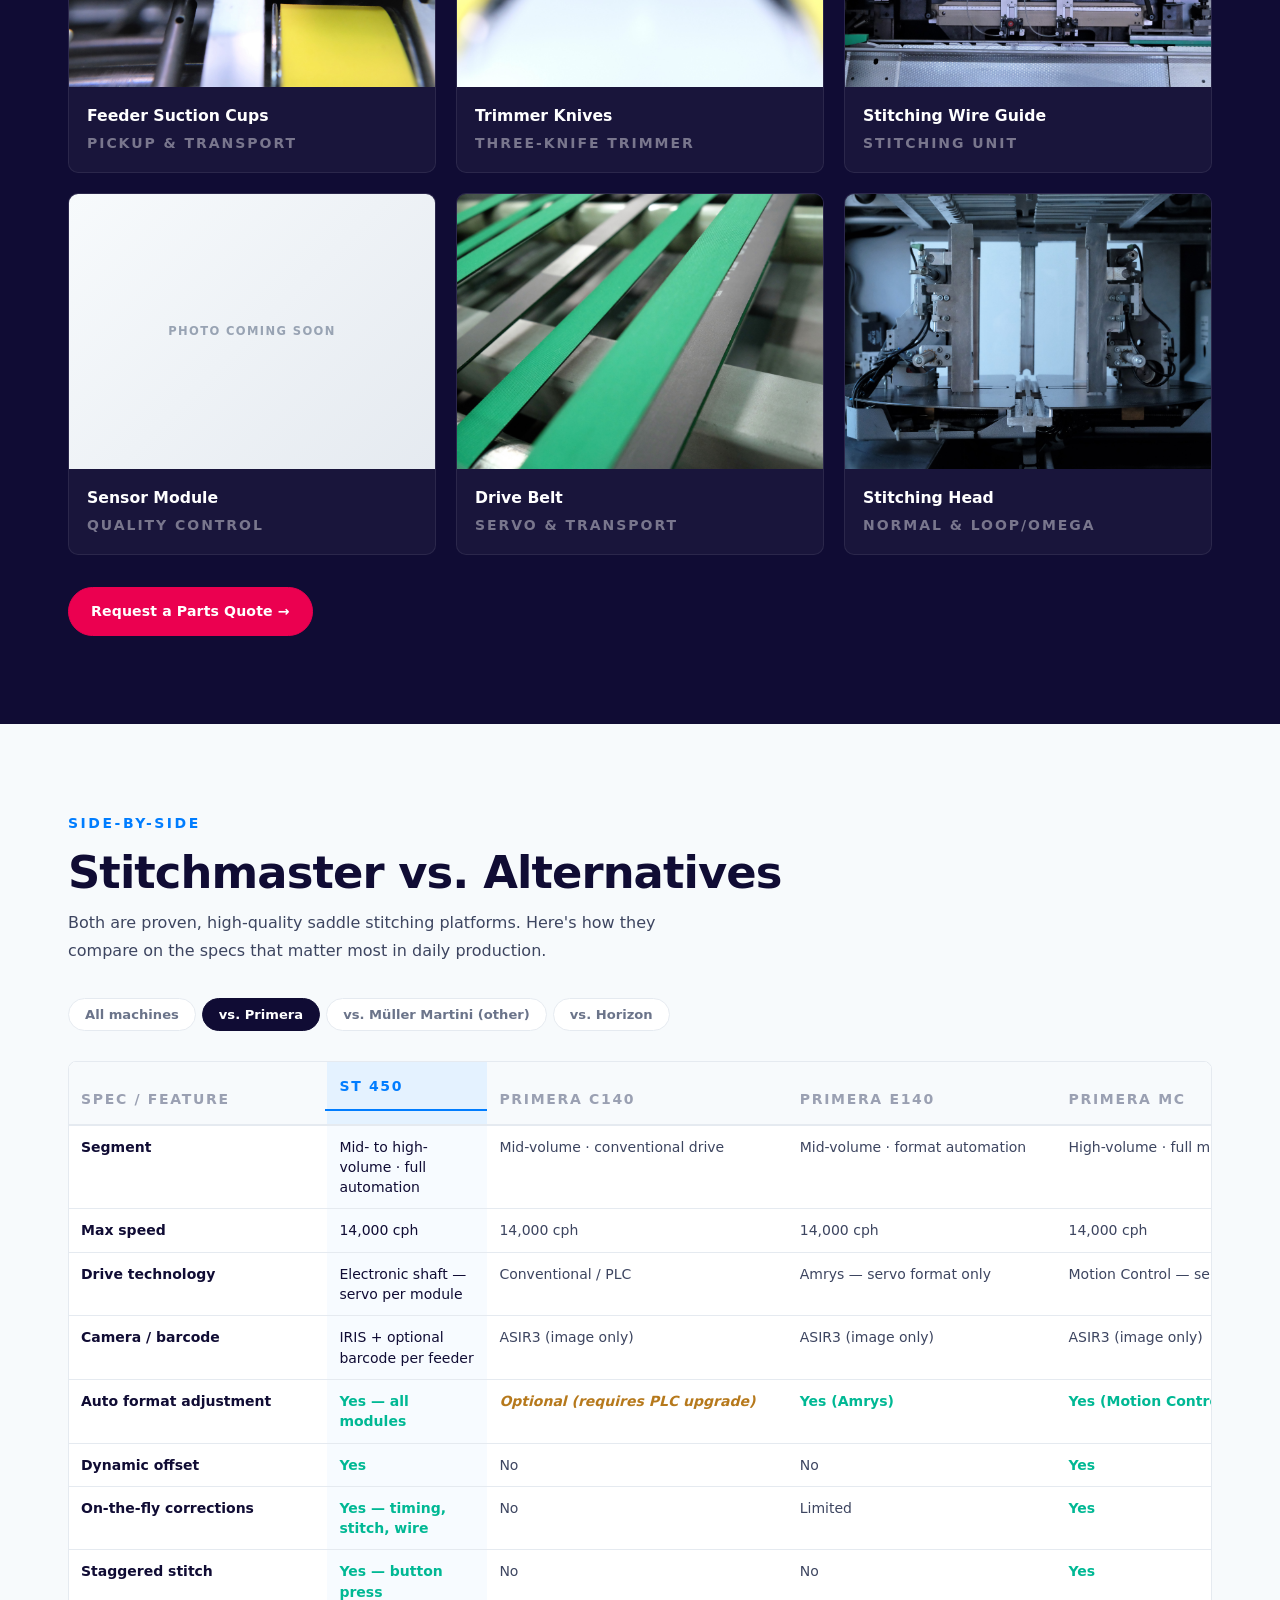
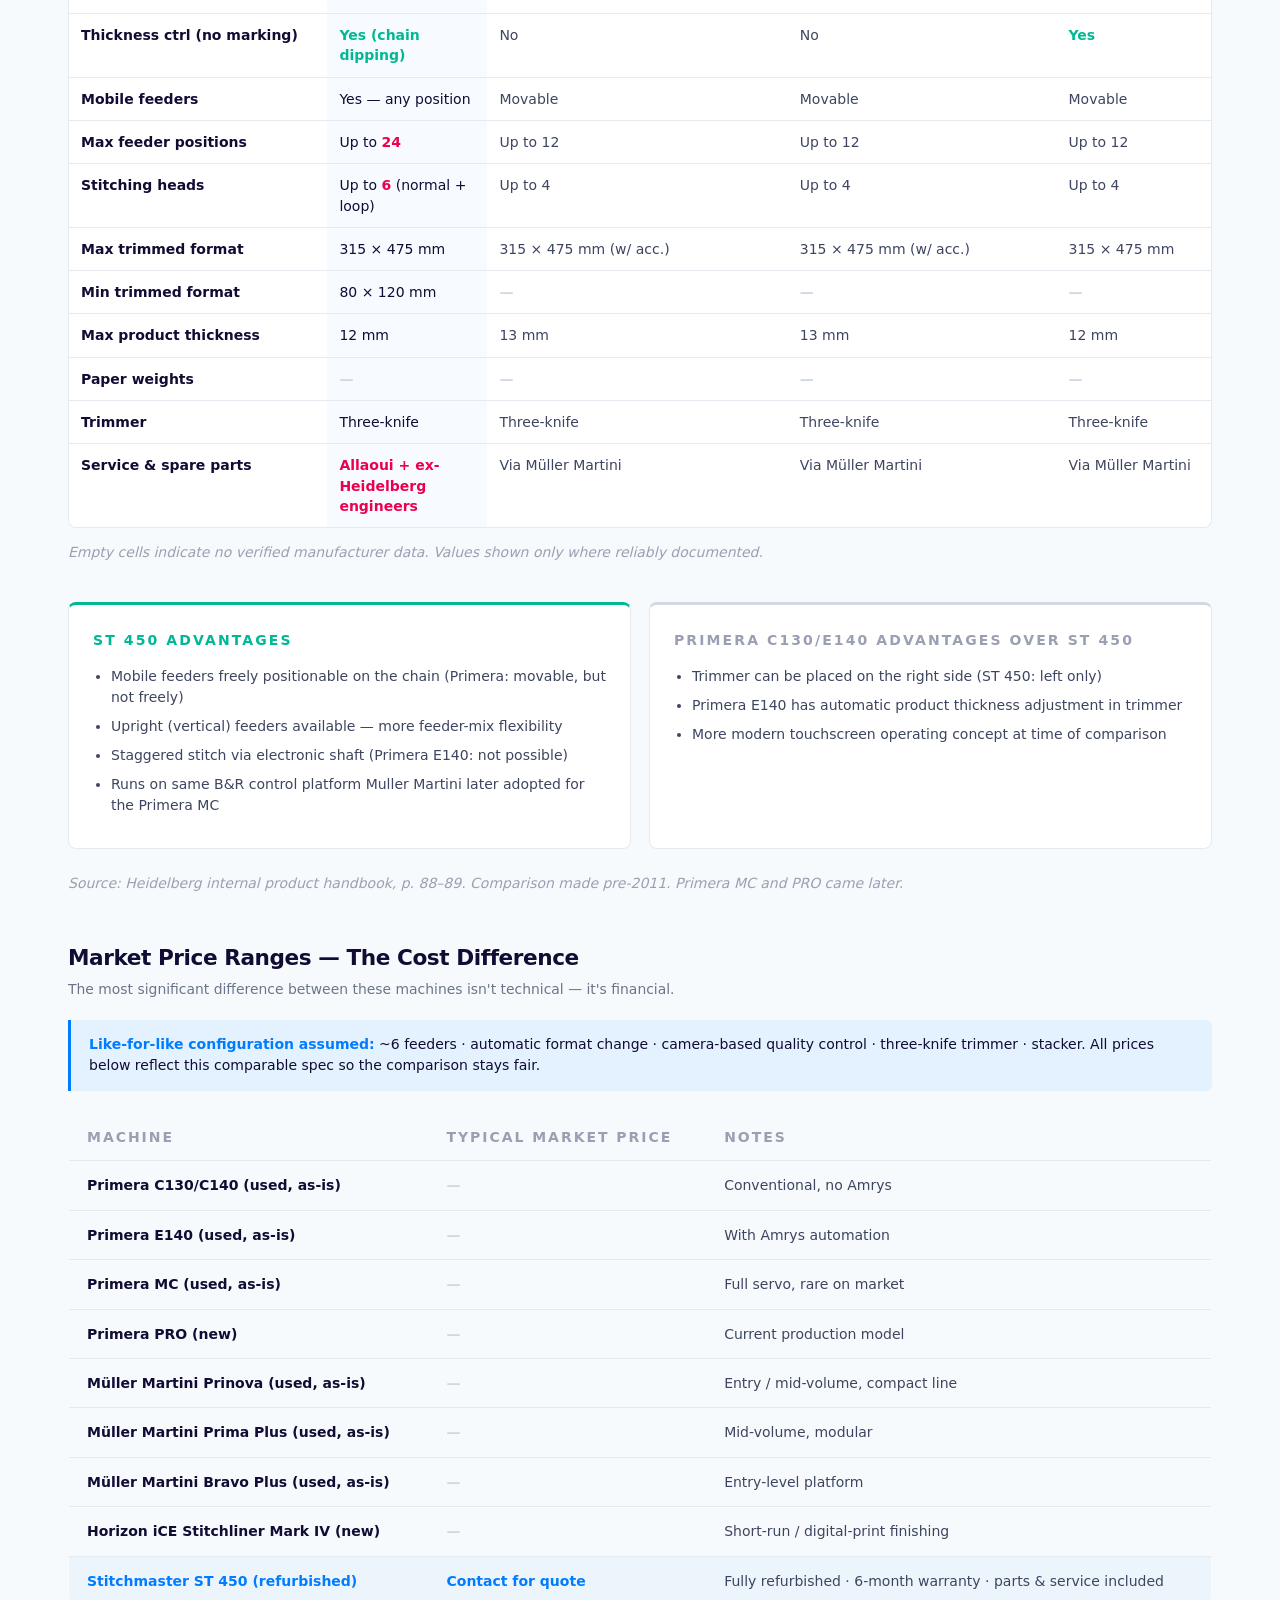
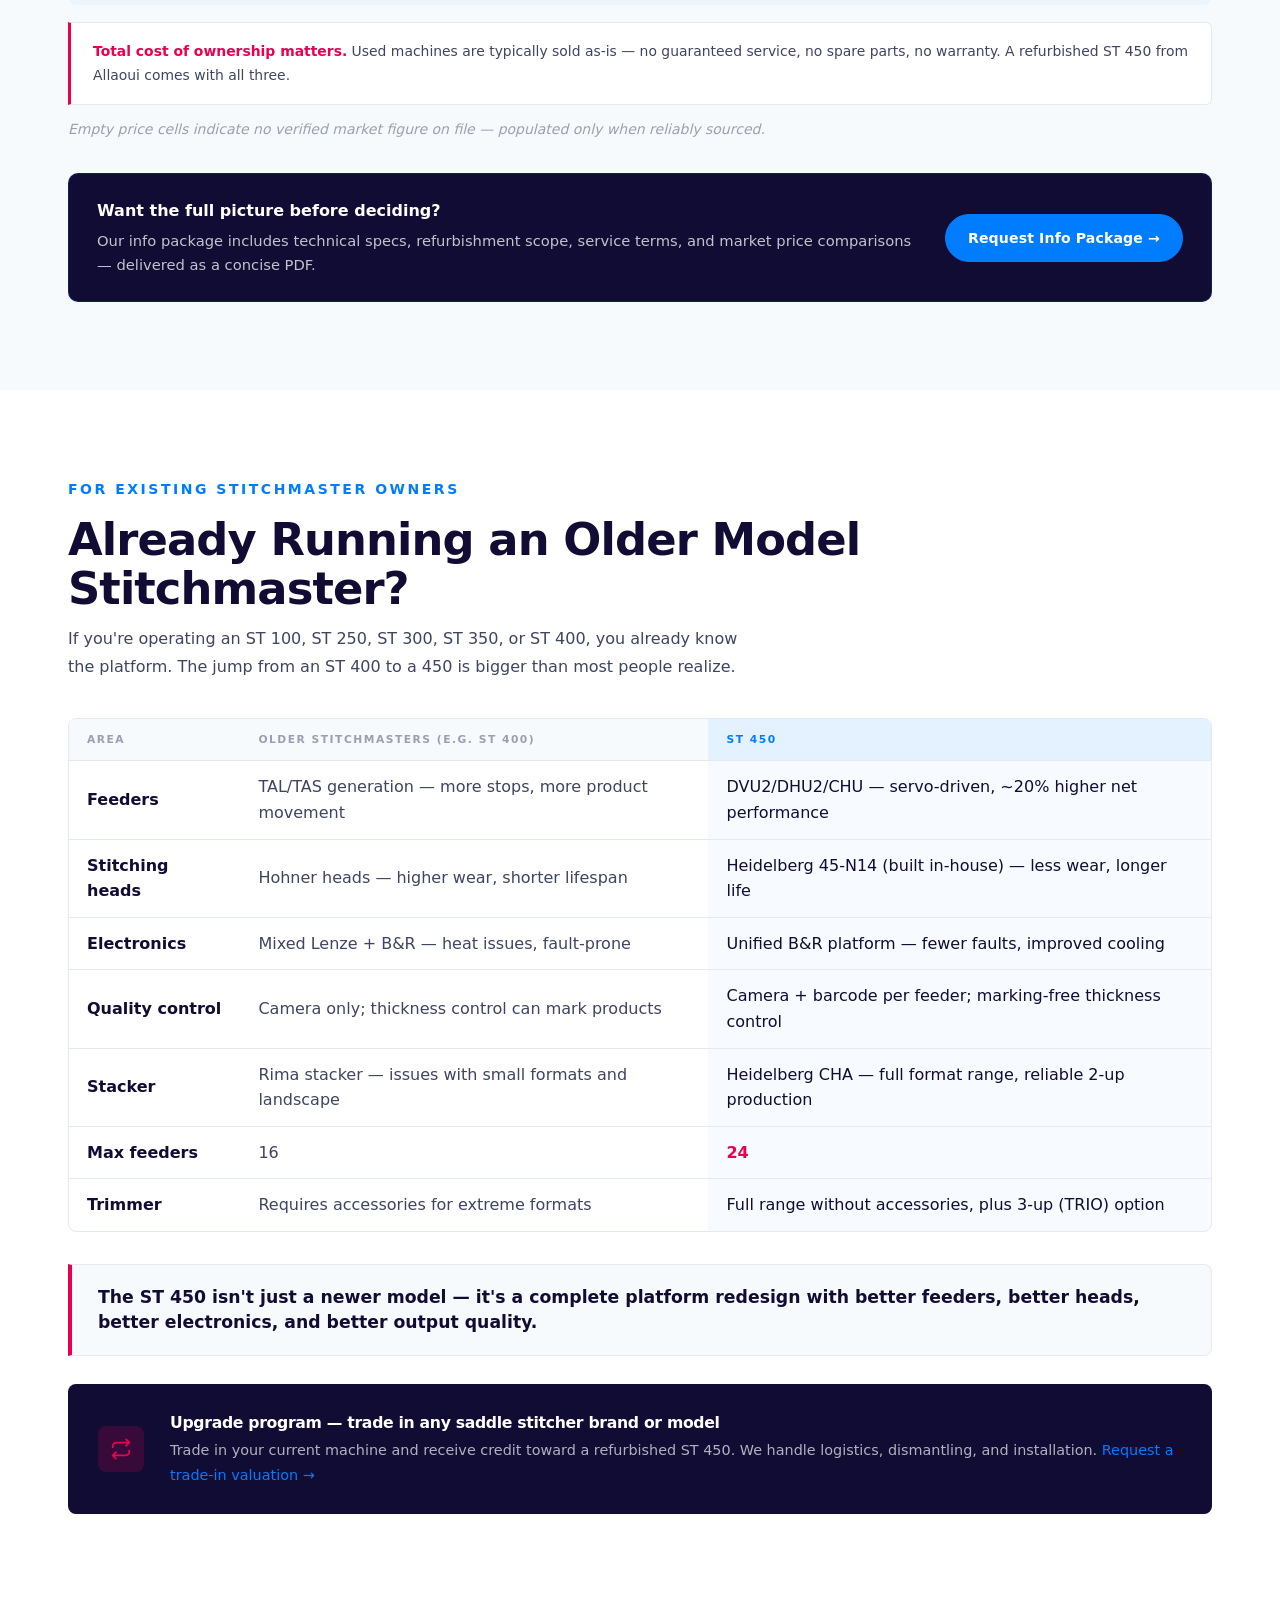
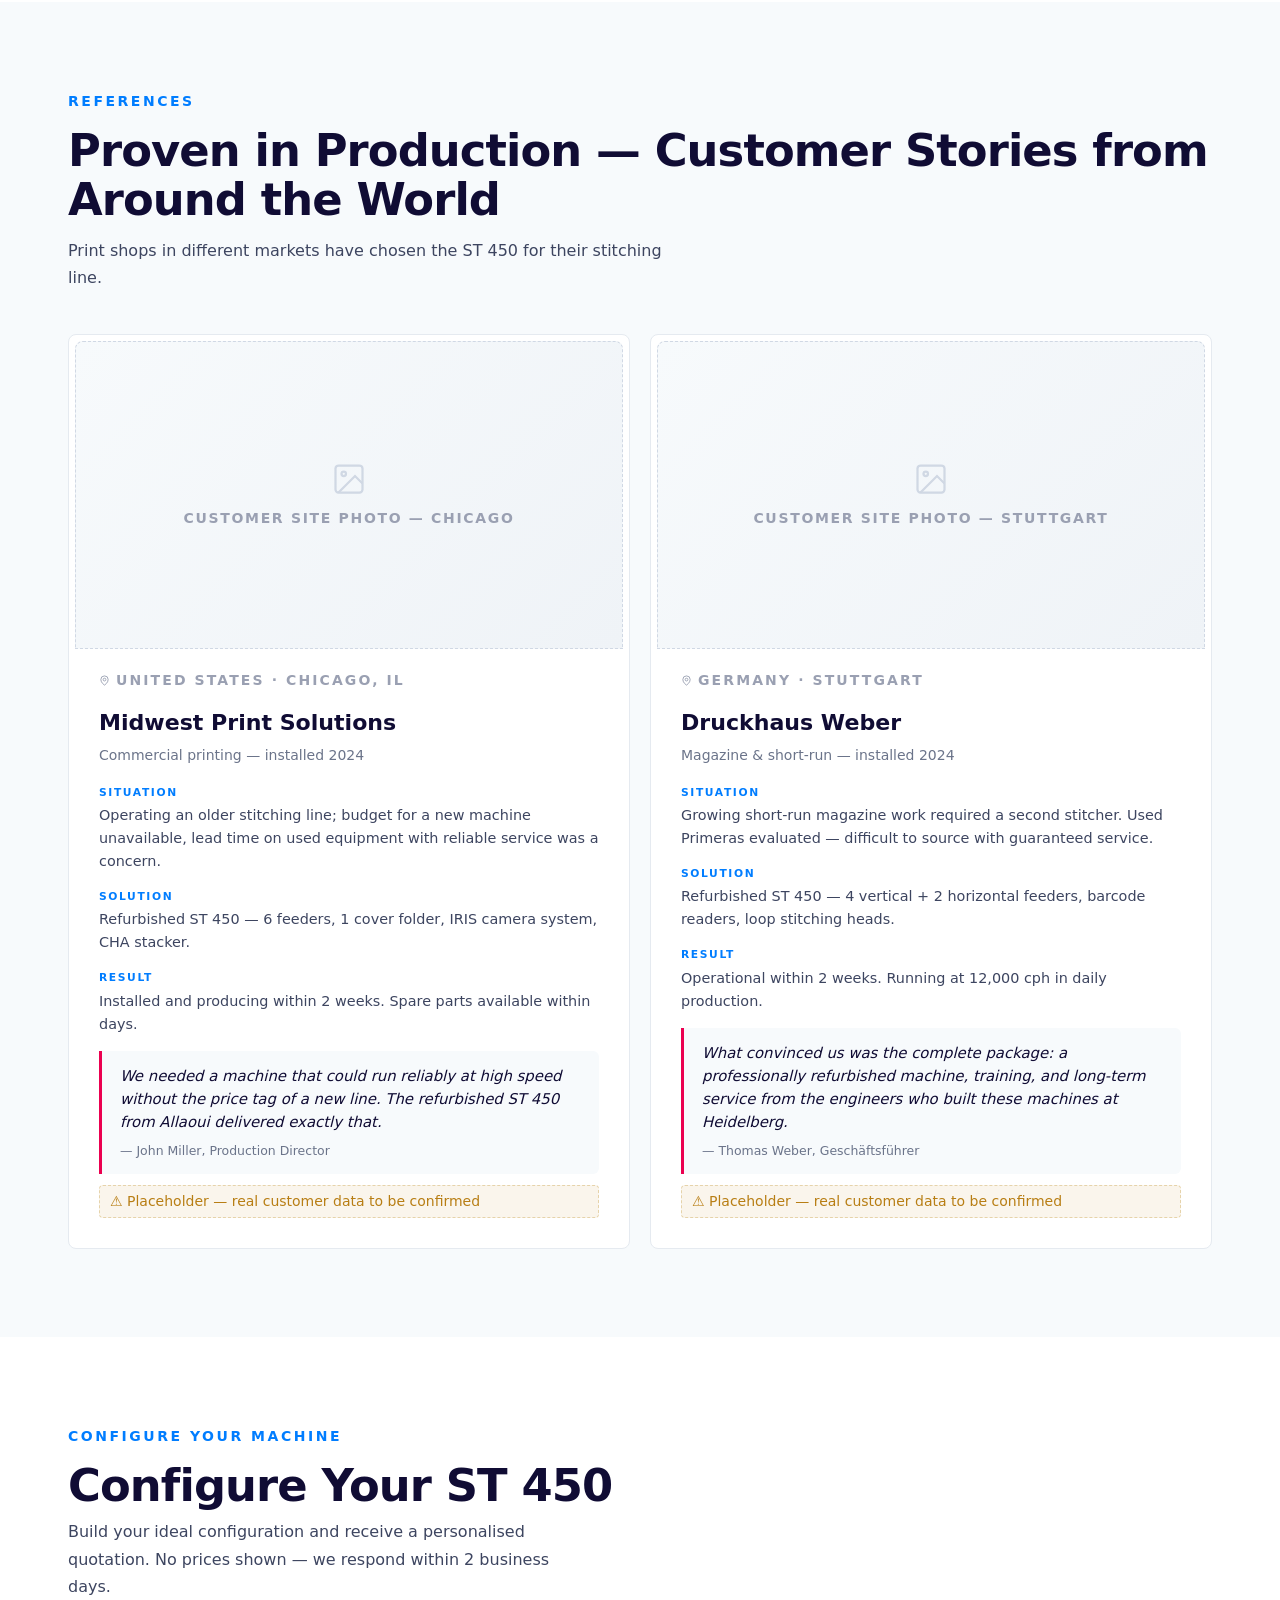
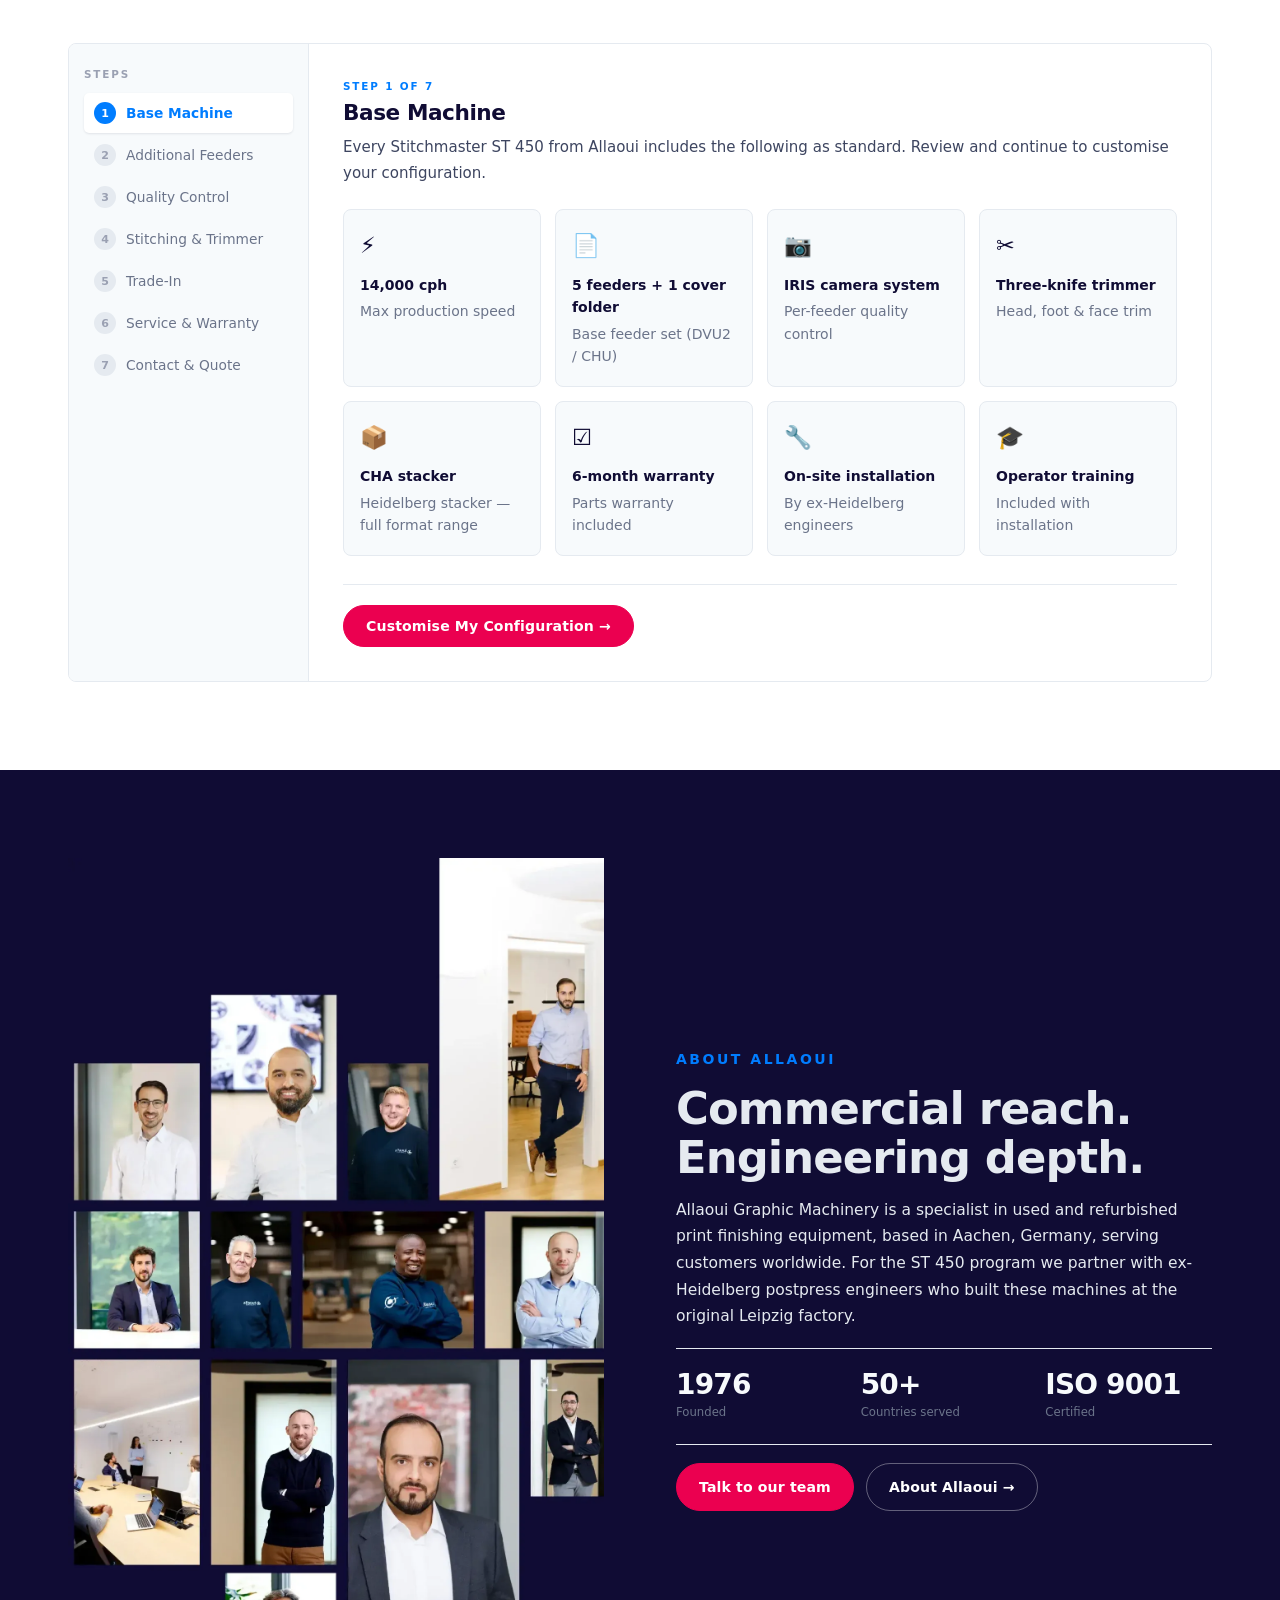
==== commit 93bd3063: "Hero image overlap, parts photo cover fit, video lightbox, always-on page nav labels - Hero image no" ====
--- a/index.html
+++ b/index.html
@@ -299,16 +299,16 @@
         </div>
       </div>
       <div class="refurb-bottom">
-        <a class="vid-bl vid-bl-portrait" href="https://youtu.be/zDp9sdH8qEw" target="_blank" rel="noopener"
-          aria-label="Watch the factory tour video on YouTube">
+        <button class="vid-bl vid-bl-portrait" type="button" data-yt="zDp9sdH8qEw"
+          aria-label="Play the factory tour video">
           <img src="https://img.youtube.com/vi/zDp9sdH8qEw/maxresdefault.jpg" alt="PPL Leipzig Workshop" loading="lazy">
           <div class="vid-inner">
             <div class="play-btn"><svg viewBox="0 0 24 24">
                 <path d="M8 5v14l11-7z" />
               </svg></div>
-            <div class="vid-label">Factory Tour · Inside PPL Leipzig</div>
-          </div>
-        </a>
+            <div class="vid-label">Factory Tour · Refurbishment center</div>
+          </div>
+        </button>
         <div class="pq-card">
           <div class="pq-bar"></div>
           <p class="pq-txt">"Our engineers didn't just learn these machines — they built them."</p>
@@ -376,15 +376,8 @@
         </div>
       </div>
       <div class="svc-photo-pair">
-        <div class="img-ph img-ph-dark img-ph-landscape">
-          <div class="img-ph-inner">
-            <svg viewBox="0 0 24 24" stroke-width="1.5" stroke="currentColor">
-              <rect x="3" y="3" width="18" height="18" rx="2" />
-              <circle cx="8.5" cy="8.5" r="1.5" />
-              <polyline points="21,15 16,10 5,21" />
-            </svg>
-            <span class="img-ph-label">PPL team / workshop — Leipzig</span>
-          </div>
+        <div class="img-ph img-ph-landscape img-ph-cover">
+          <img src="images/allaoui_ppl_team.webp" alt="Our Experts" loading="lazy">
         </div>
         <div class="img-ph img-ph-landscape img-ph-cover">
           <img src="images/parts/spareparts_stitchmaster_st_450.webp" alt="ST 450 spare parts inventory" loading="lazy">
@@ -1374,7 +1367,8 @@
         </div>
         <div class="btn-row">
           <a href="#config" class="btn btn-red">Talk to our team</a>
-          <a href="https://allaoui.com/en/company" class="btn btn-ghost">About Allaoui &#8594;</a>
+          <a href="https://allaoui.com/en/company" class="btn btn-ghost-inv">About Allaoui
+            &#8594;</a>
         </div>
       </div>
     </div>
@@ -1507,6 +1501,19 @@
         class="btn btn-ghost-inv">Contact Us</a></div>
   </div>
 
+  <!-- VIDEO LIGHTBOX -->
+  <div class="vid-modal" id="vidModal" aria-hidden="true" role="dialog" aria-modal="true" aria-label="Video player">
+    <div class="vid-modal-backdrop" data-vid-close></div>
+    <div class="vid-modal-frame">
+      <button class="vid-modal-close" type="button" data-vid-close aria-label="Close video">
+        <svg viewBox="0 0 24 24" width="22" height="22" fill="none" stroke="currentColor" stroke-width="2">
+          <path d="M18 6L6 18M6 6l12 12" />
+        </svg>
+      </button>
+      <div class="vid-modal-inner" id="vidModalInner"></div>
+    </div>
+  </div>
+
   <script>
     /* ── Floating page nav — IntersectionObserver ── */
     (function () {
@@ -1672,6 +1679,40 @@
 
     /* Init: start at step 1 */
     cfgGoto(1);
+
+    /* ── Video lightbox ── */
+    (function () {
+      const modal = document.getElementById('vidModal');
+      const inner = document.getElementById('vidModalInner');
+      if (!modal || !inner) return;
+
+      function open(id) {
+        inner.innerHTML = '<iframe src="https://www.youtube.com/embed/' + encodeURIComponent(id) +
+          '?autoplay=1&rel=0" title="YouTube video" frameborder="0" allow="autoplay; encrypted-media; picture-in-picture" allowfullscreen></iframe>';
+        modal.classList.add('open');
+        modal.setAttribute('aria-hidden', 'false');
+        document.body.style.overflow = 'hidden';
+      }
+      function close() {
+        modal.classList.remove('open');
+        modal.setAttribute('aria-hidden', 'true');
+        inner.innerHTML = '';
+        document.body.style.overflow = '';
+      }
+
+      document.querySelectorAll('[data-yt]').forEach(btn => {
+        btn.addEventListener('click', e => {
+          e.preventDefault();
+          open(btn.dataset.yt);
+        });
+      });
+      modal.querySelectorAll('[data-vid-close]').forEach(el =>
+        el.addEventListener('click', close)
+      );
+      document.addEventListener('keydown', e => {
+        if (e.key === 'Escape' && modal.classList.contains('open')) close();
+      });
+    })();
   </script>
 </body>
 
--- a/stylesheet.css
+++ b/stylesheet.css
@@ -262,7 +262,6 @@
 }
 
 .nav-links a:hover {
-    background: var(--off);
     text-decoration: none
 }
 
@@ -1136,7 +1135,11 @@
     cursor: pointer;
     border: 1px solid var(--bdr);
     display: block;
-    text-decoration: none
+    text-decoration: none;
+    width: 100%;
+    padding: 0;
+    font: inherit;
+    color: inherit
 }
 
 .vid-bl-portrait {
@@ -2730,7 +2733,7 @@
     padding: 0
 }
 
-.img-ph-cover > img {
+.img-ph-cover>img {
     position: absolute;
     inset: 0;
     width: 100%;
@@ -3248,4 +3251,90 @@
     .page-nav {
         display: none
     }
+}
+
+/* ============================================================
+   VIDEO LIGHTBOX
+   ============================================================ */
+.vid-modal {
+    position: fixed;
+    inset: 0;
+    z-index: 9000;
+    display: none;
+    align-items: center;
+    justify-content: center;
+    padding: 24px
+}
+
+.vid-modal.open {
+    display: flex;
+    animation: vidFadeIn .22s var(--ease)
+}
+
+.vid-modal-backdrop {
+    position: absolute;
+    inset: 0;
+    background: rgba(8, 6, 28, .82);
+    backdrop-filter: blur(6px);
+    cursor: pointer
+}
+
+.vid-modal-frame {
+    position: relative;
+    width: 100%;
+    max-width: 1100px;
+    aspect-ratio: 16/9;
+    z-index: 1;
+    animation: vidScaleIn .28s var(--ease)
+}
+
+.vid-modal-inner {
+    position: absolute;
+    inset: 0;
+    border-radius: 12px;
+    overflow: hidden;
+    box-shadow: 0 30px 80px rgba(0, 0, 0, .55)
+}
+
+.vid-modal-inner iframe {
+    width: 100%;
+    height: 100%;
+    border: 0;
+    display: block
+}
+
+.vid-modal-close {
+    position: absolute;
+    top: -44px;
+    right: 0;
+    width: 36px;
+    height: 36px;
+    border-radius: 50%;
+    border: none;
+    background: rgba(255, 255, 255, .12);
+    color: #fff;
+    cursor: pointer;
+    display: flex;
+    align-items: center;
+    justify-content: center;
+    transition: background .15s
+}
+
+.vid-modal-close:hover {
+    background: rgba(255, 255, 255, .22)
+}
+
+@keyframes vidFadeIn {
+    from { opacity: 0 }
+    to   { opacity: 1 }
+}
+
+@keyframes vidScaleIn {
+    from { opacity: 0; transform: scale(.96) }
+    to   { opacity: 1; transform: scale(1) }
+}
+
+@media (max-width: 600px) {
+    .vid-modal { padding: 12px }
+    .vid-modal-close { top: -38px; width: 32px; height: 32px }
 }
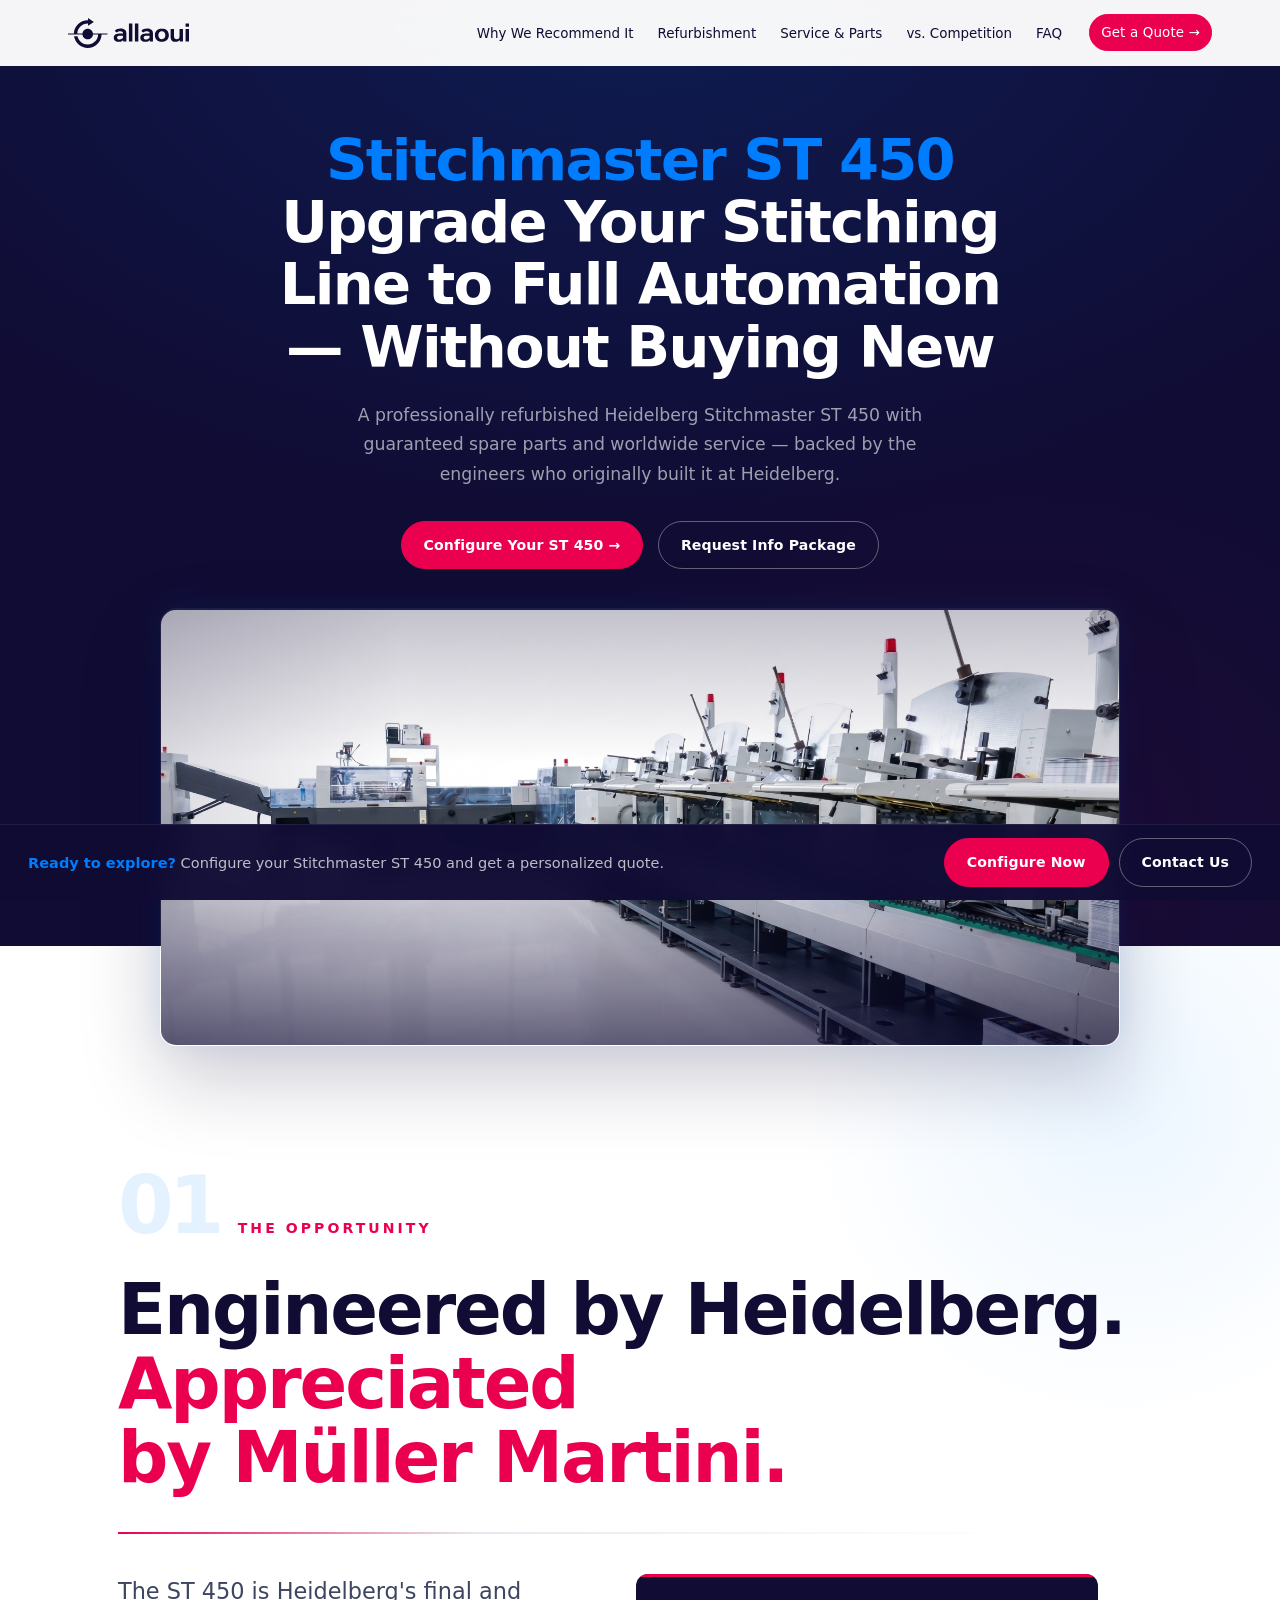
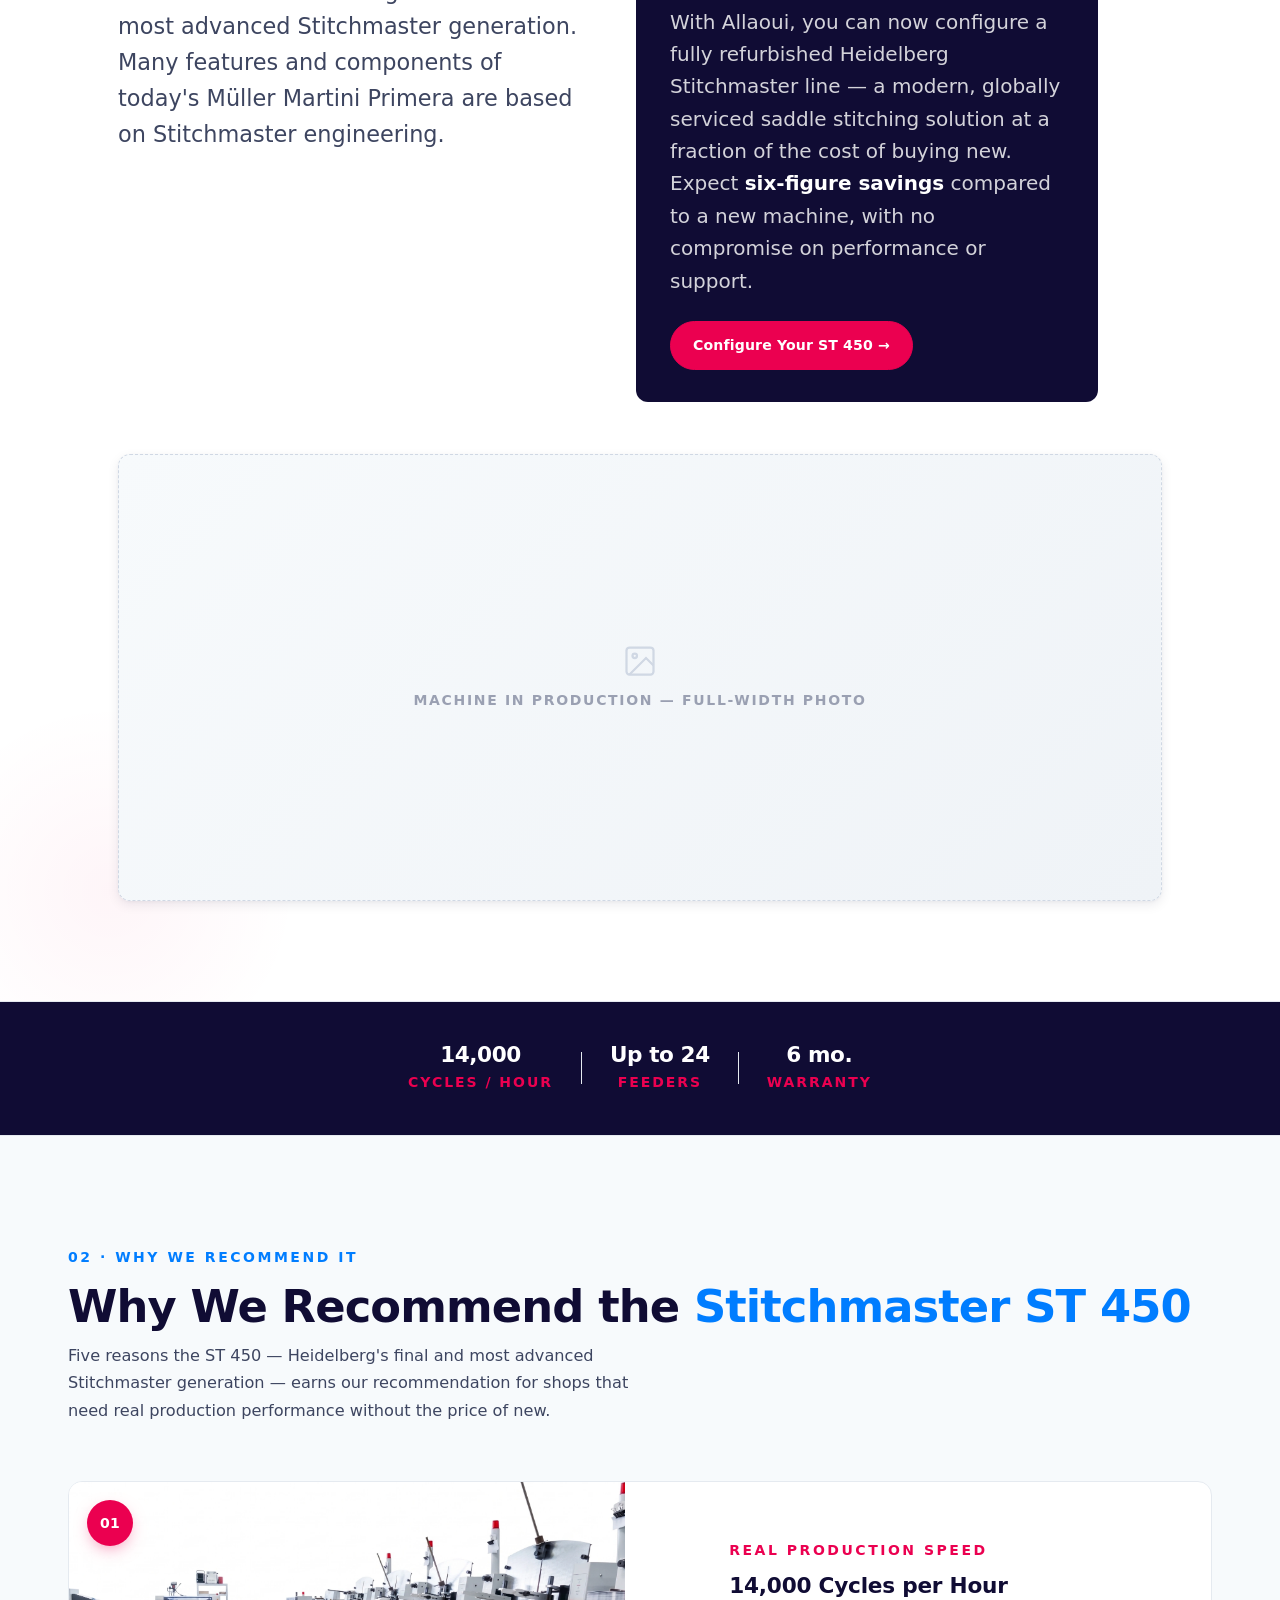
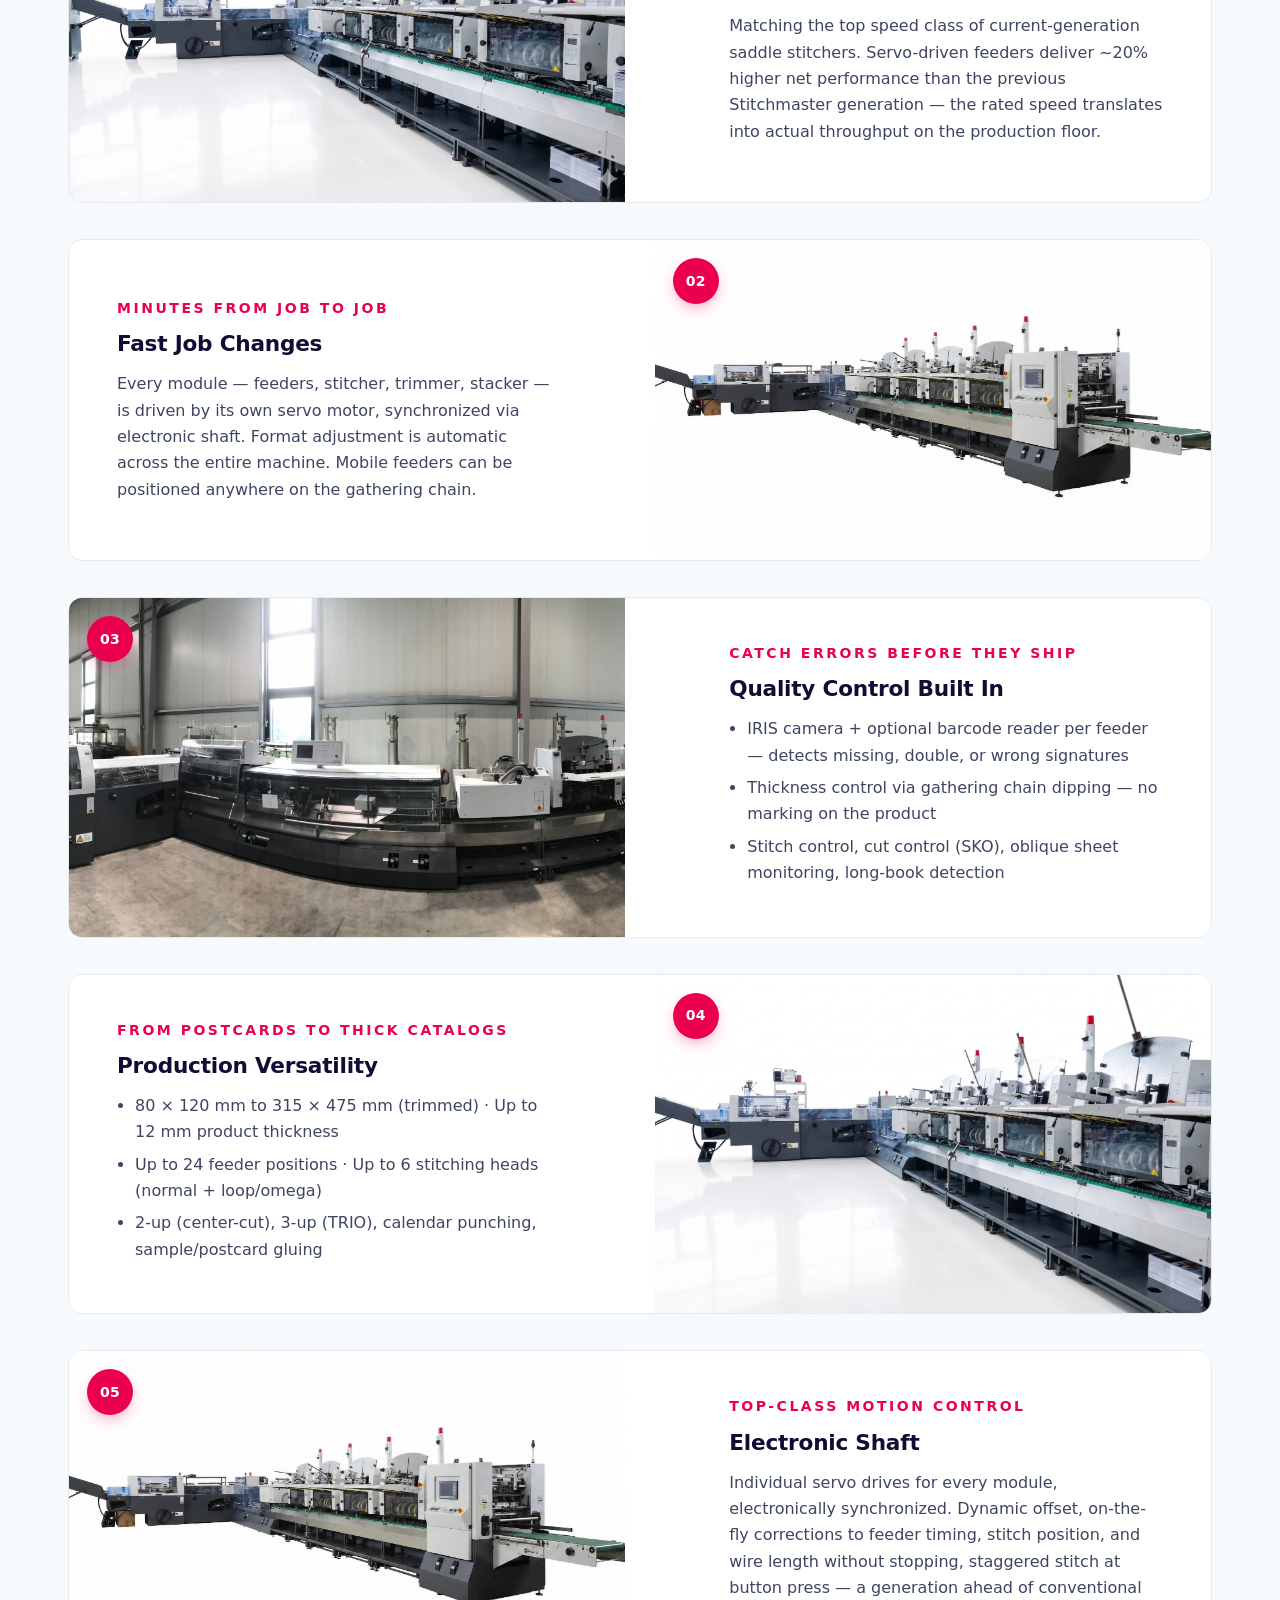
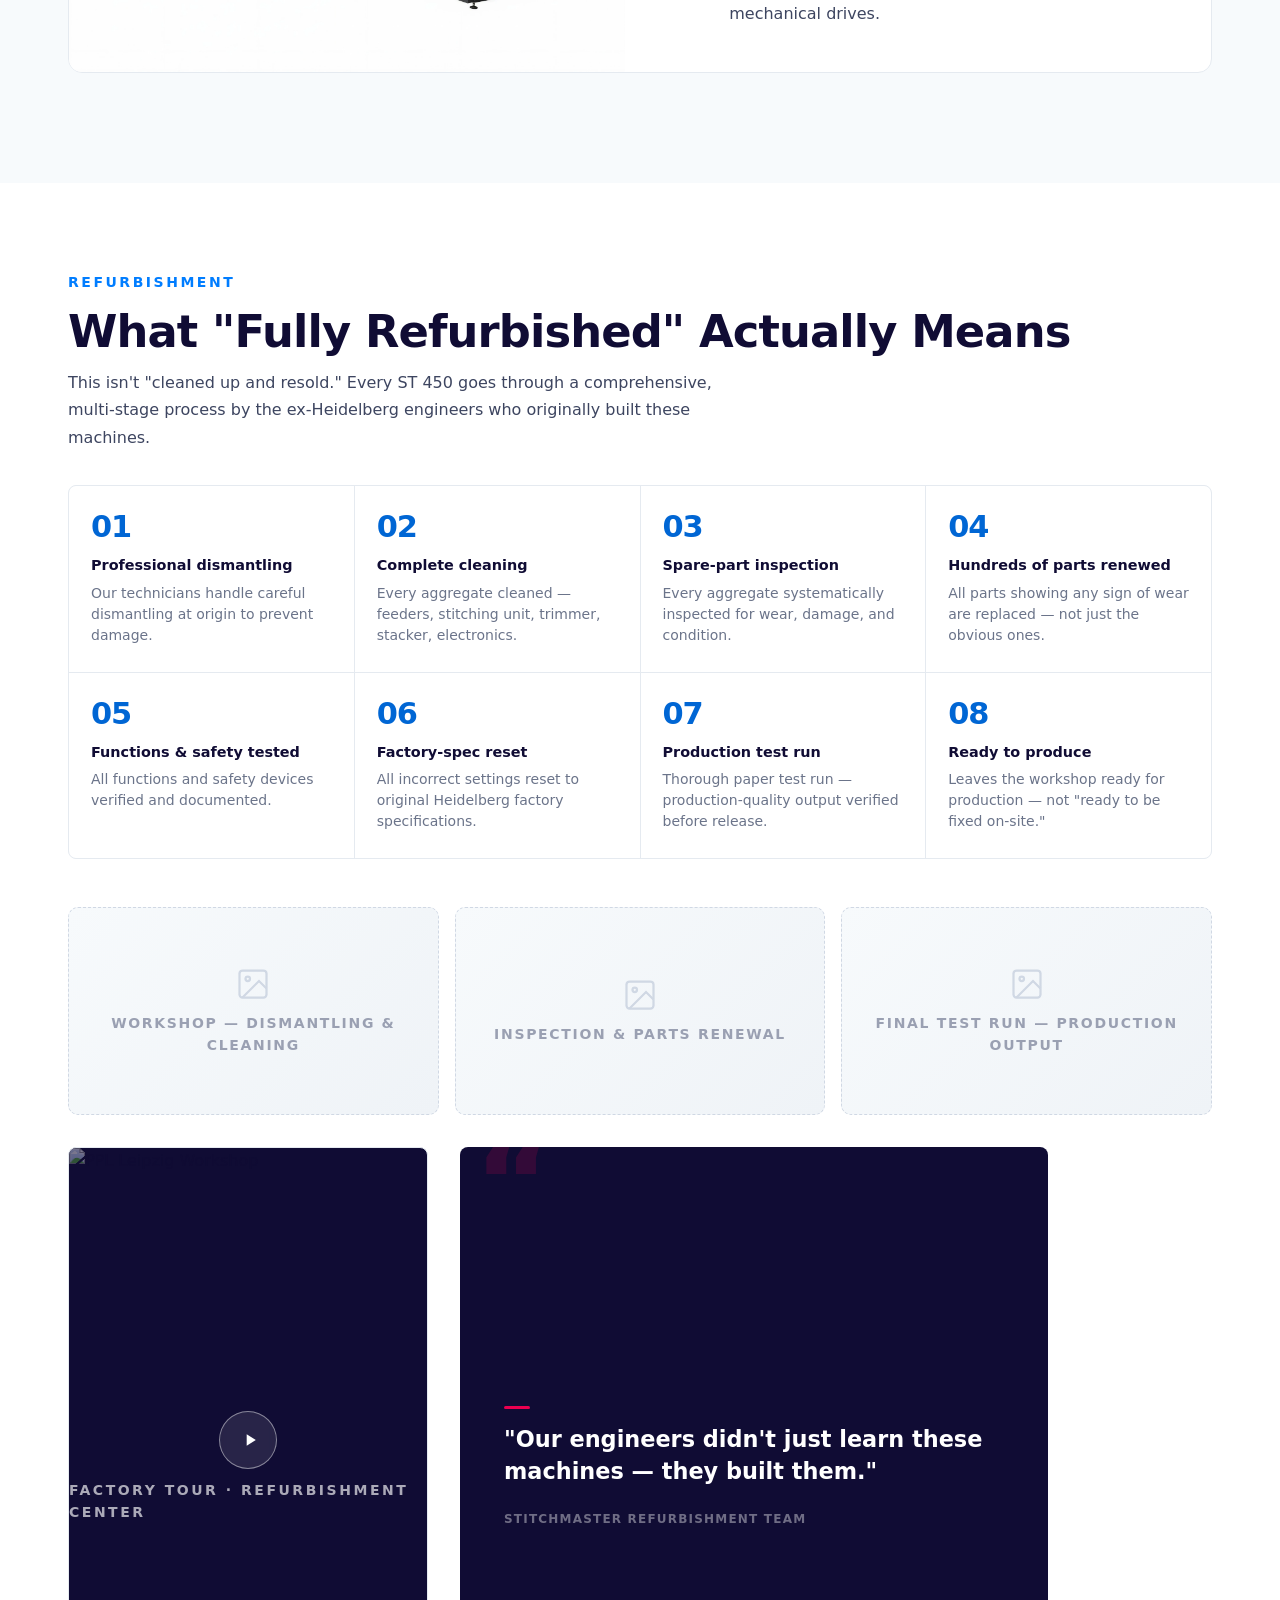
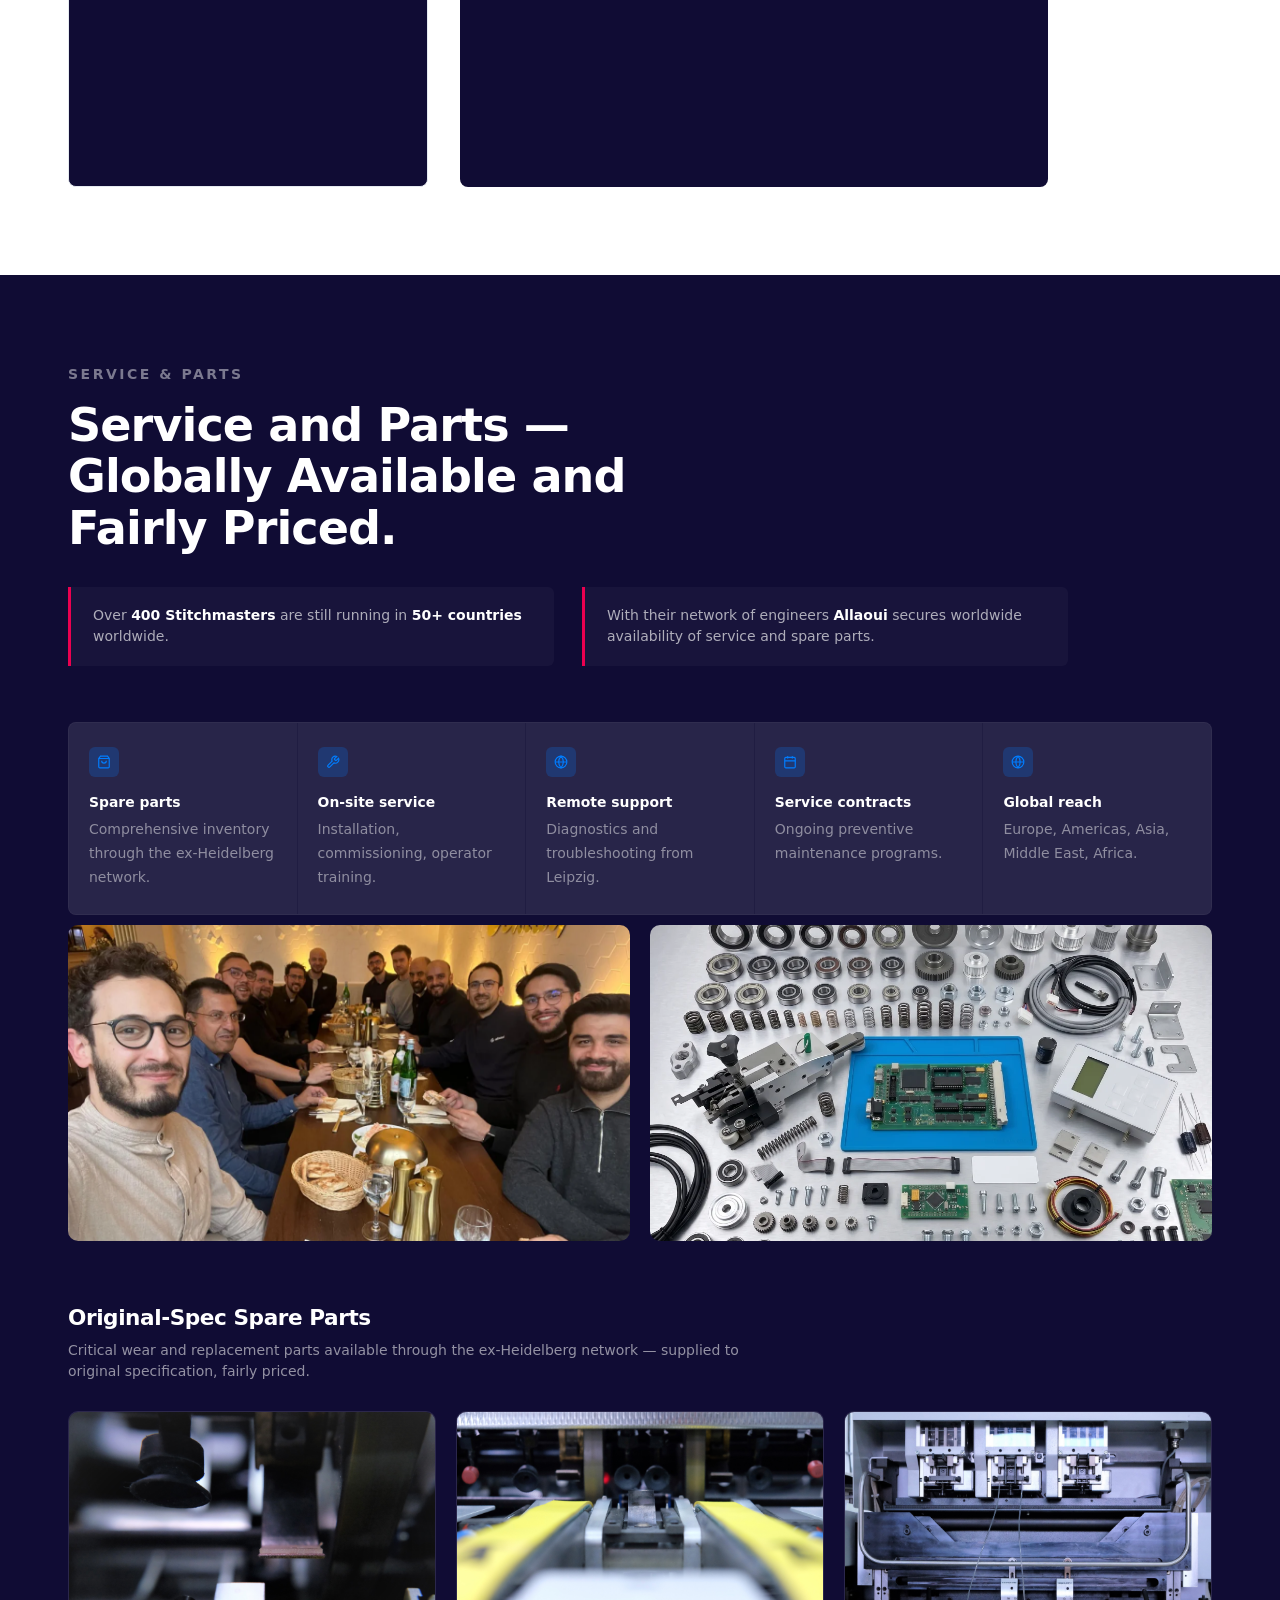
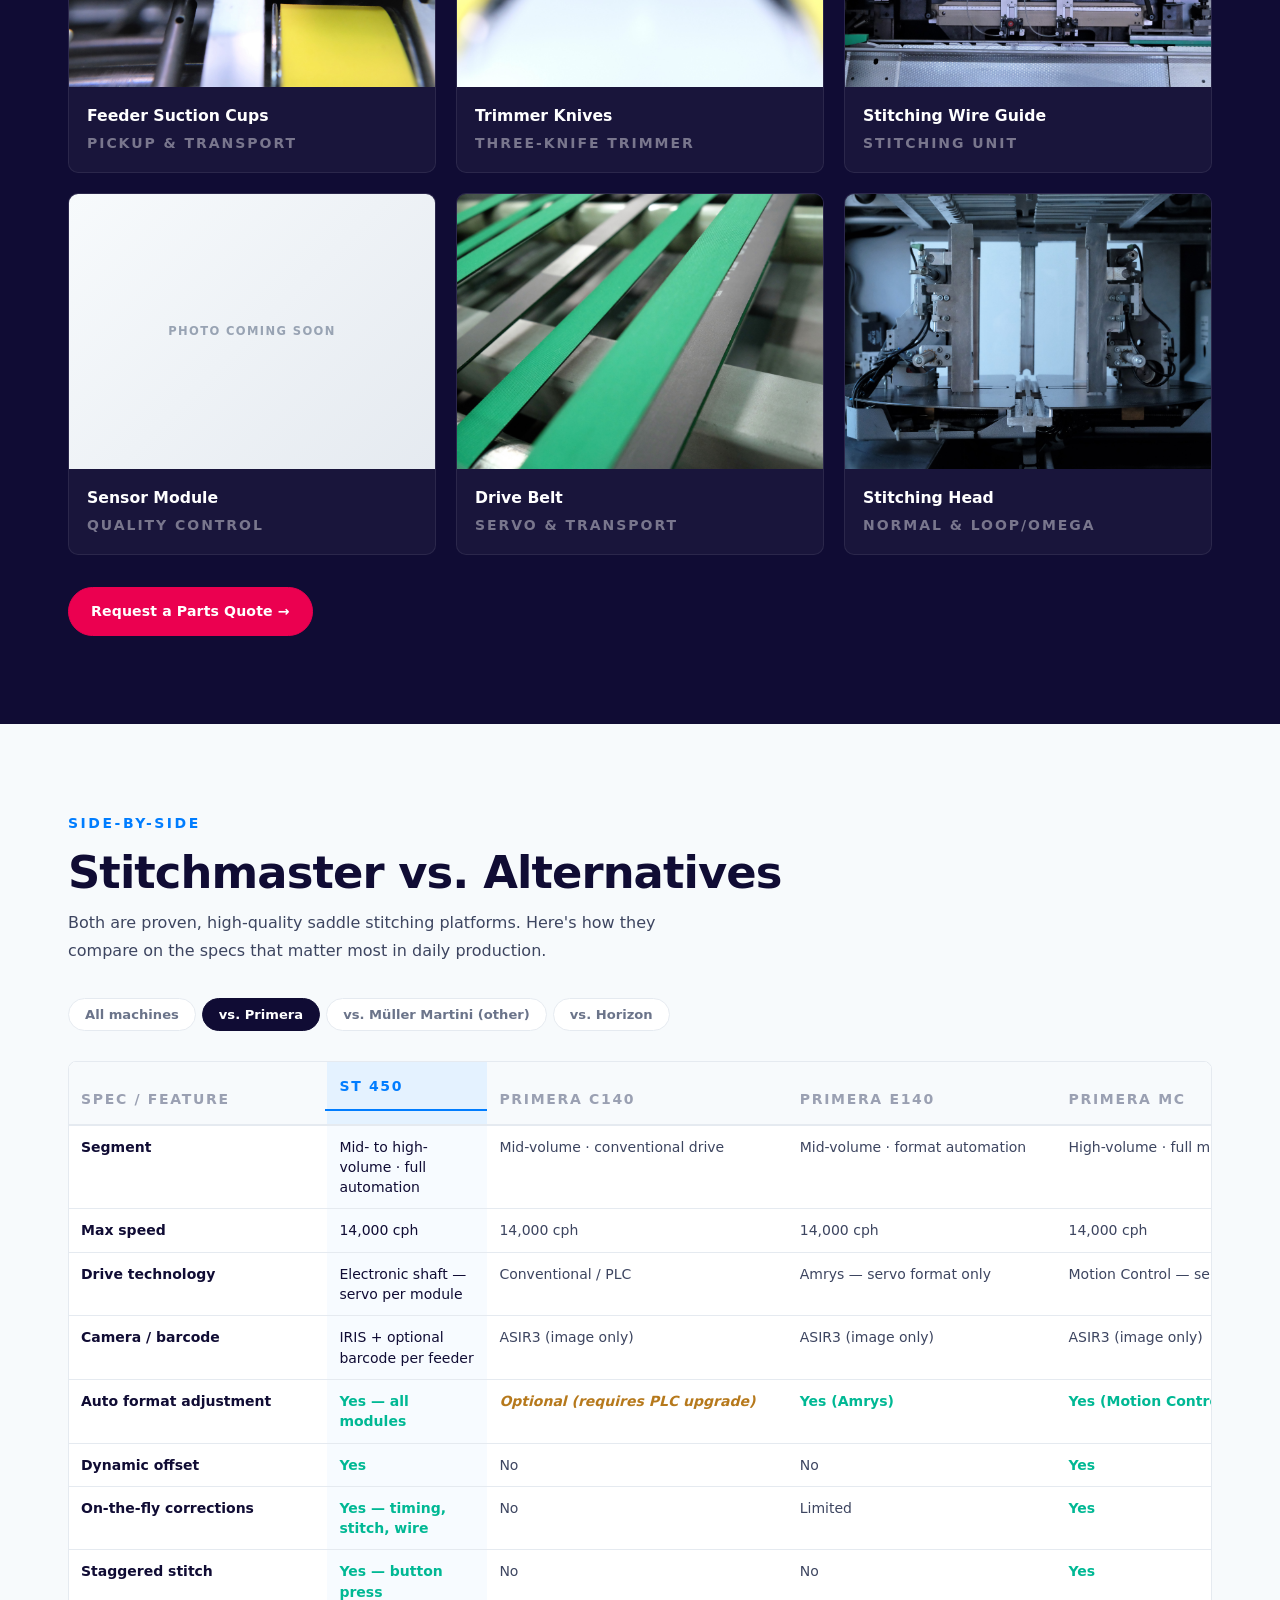
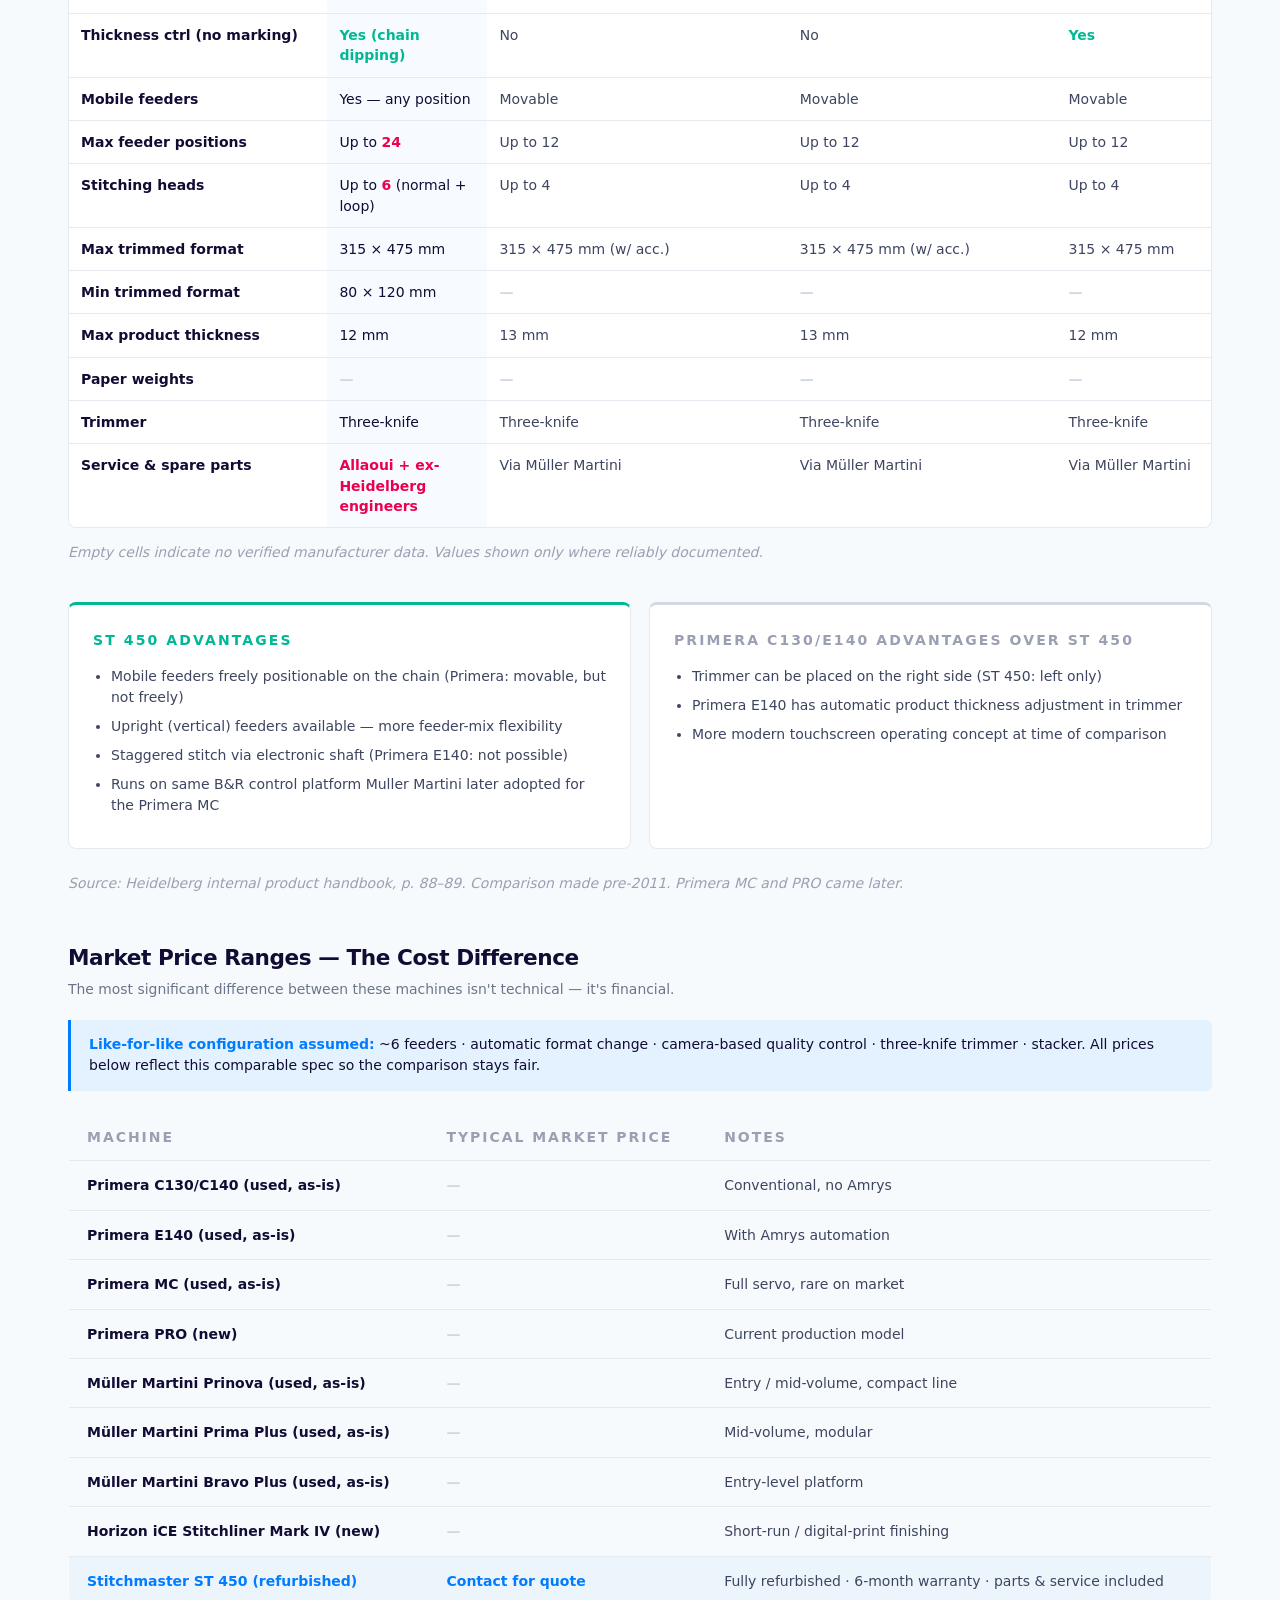
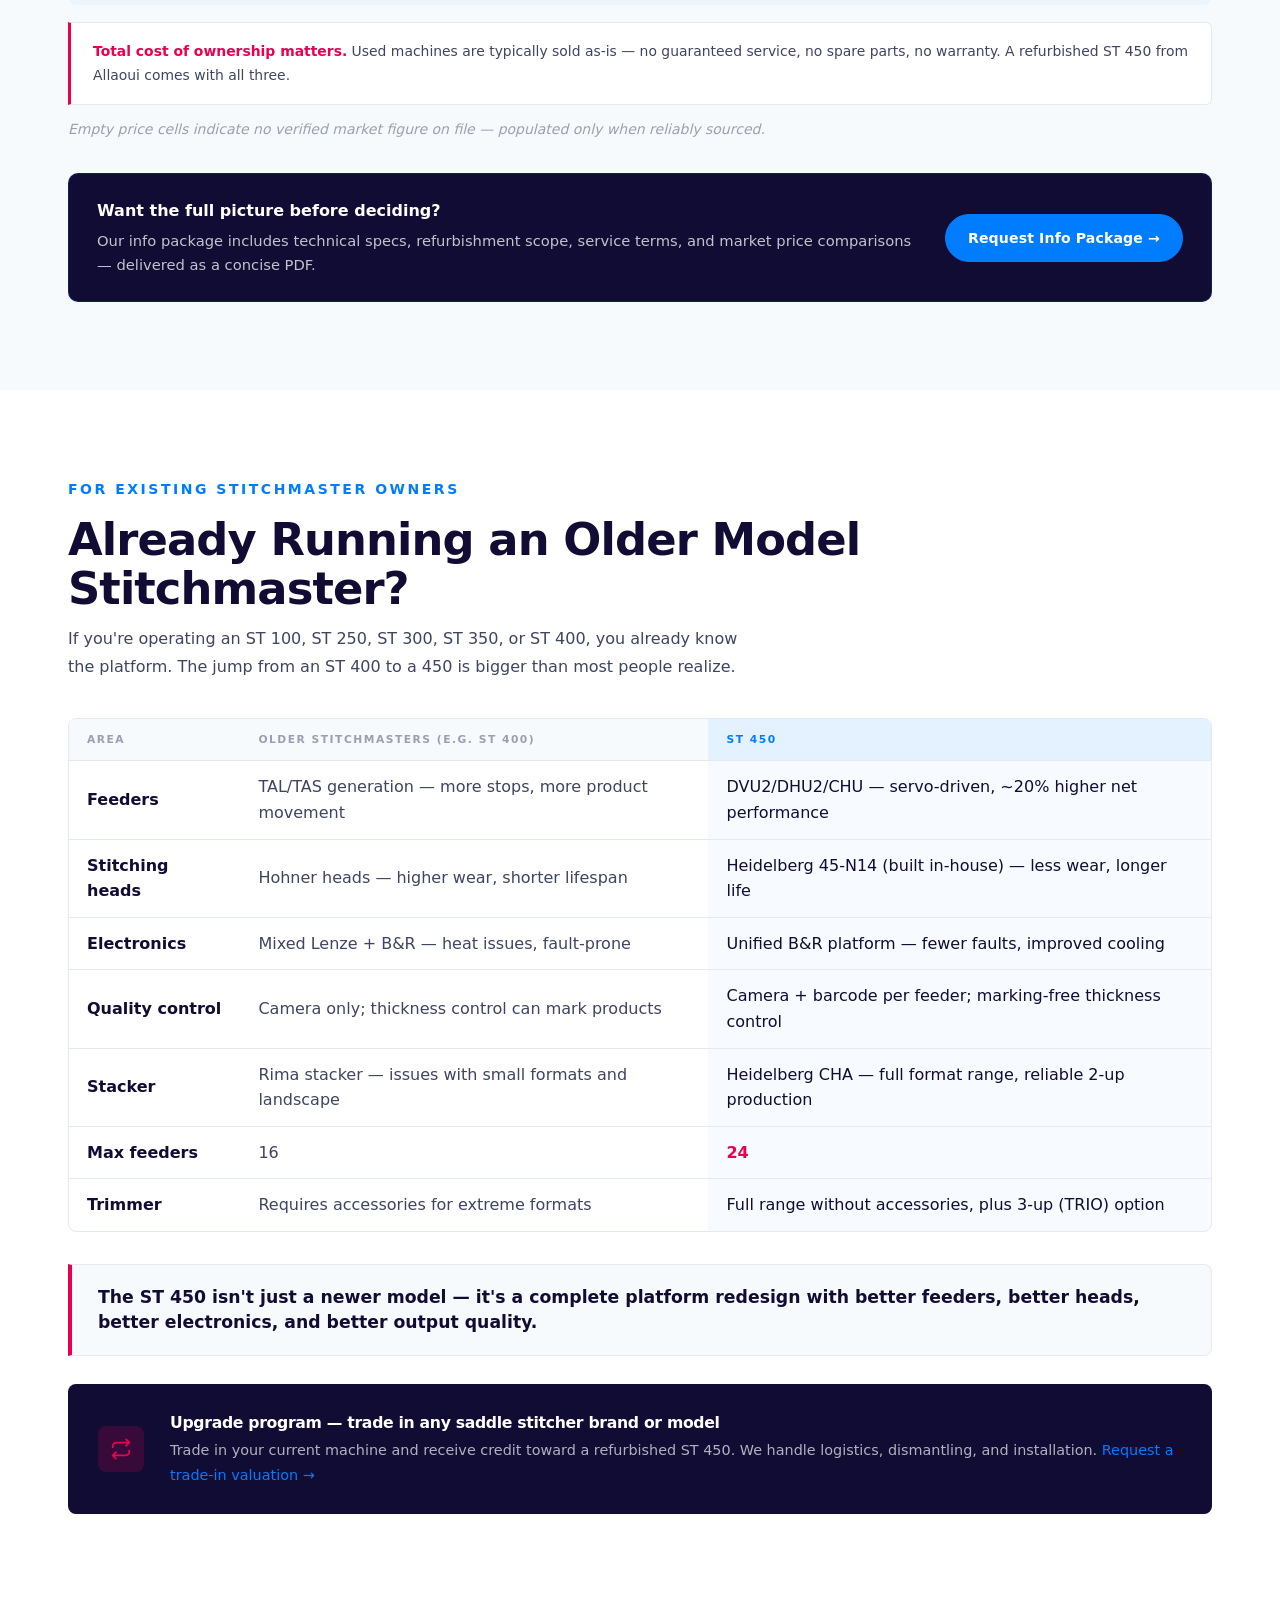
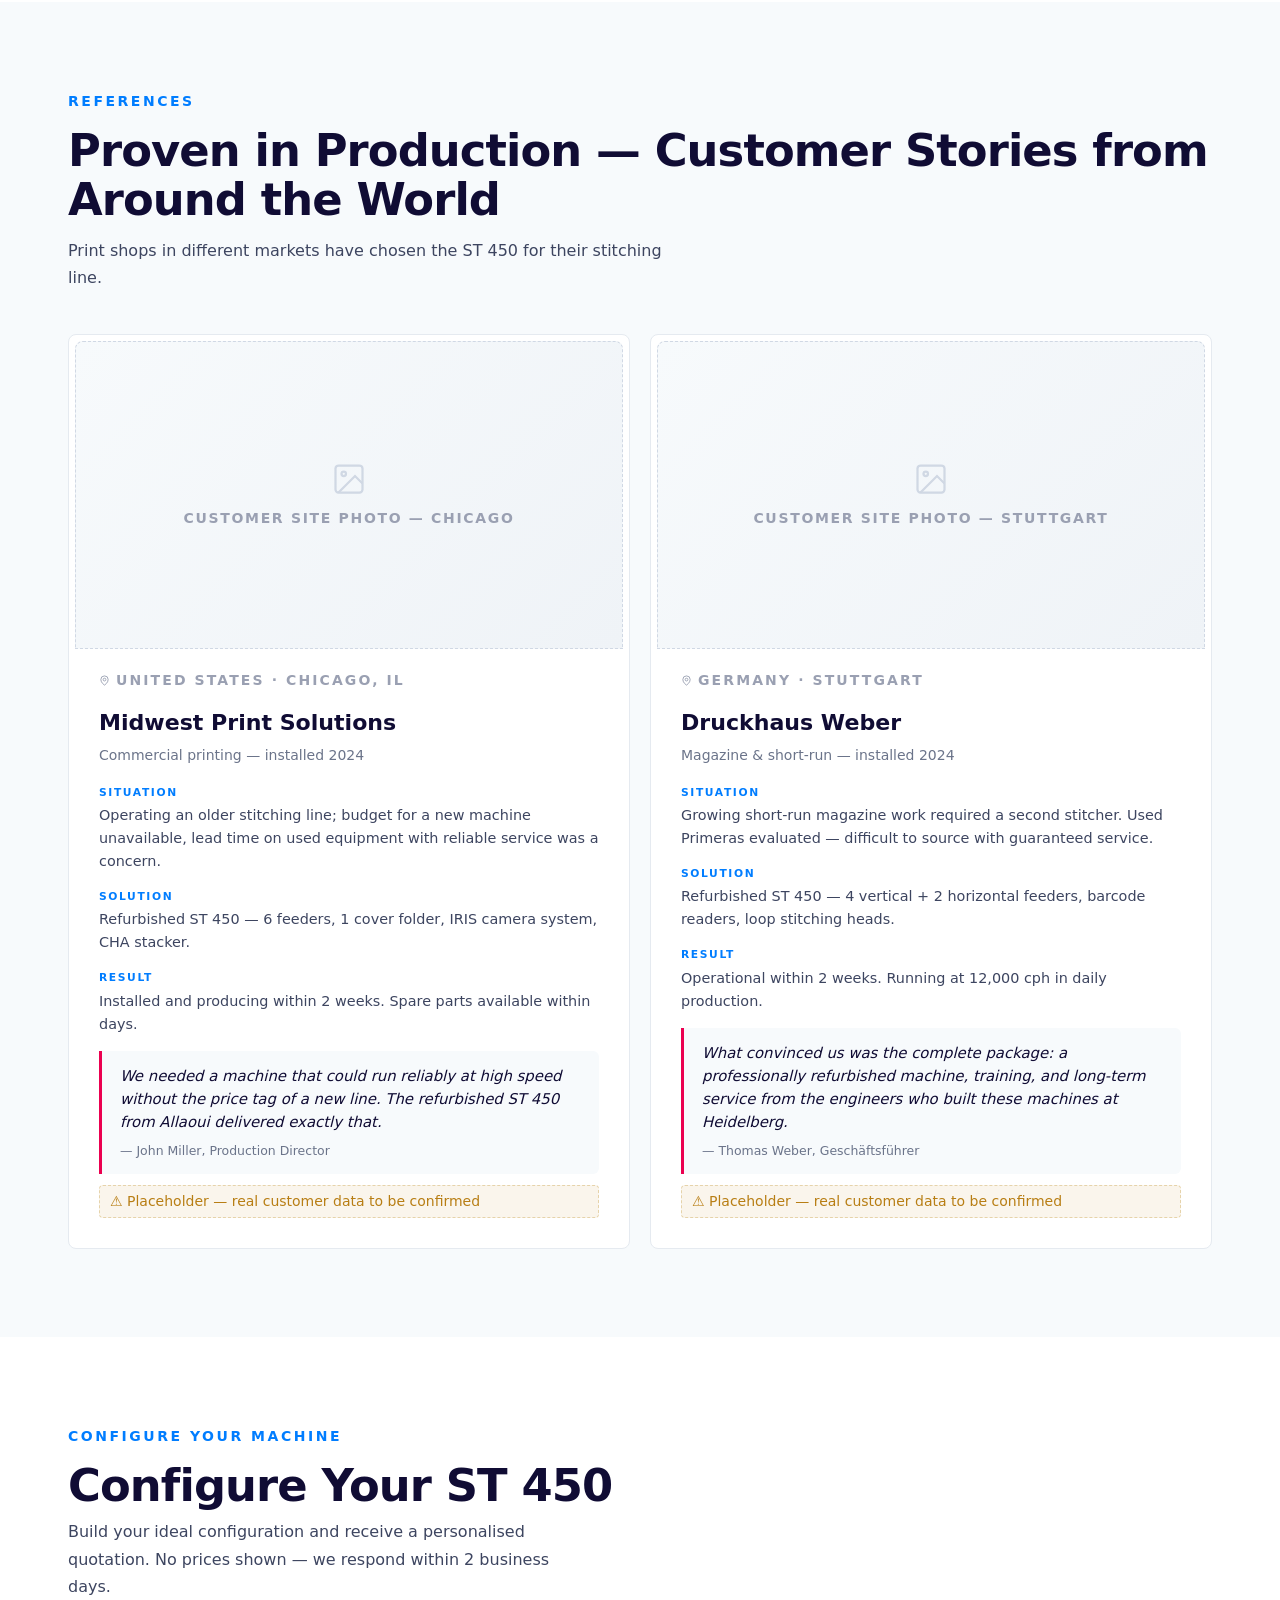
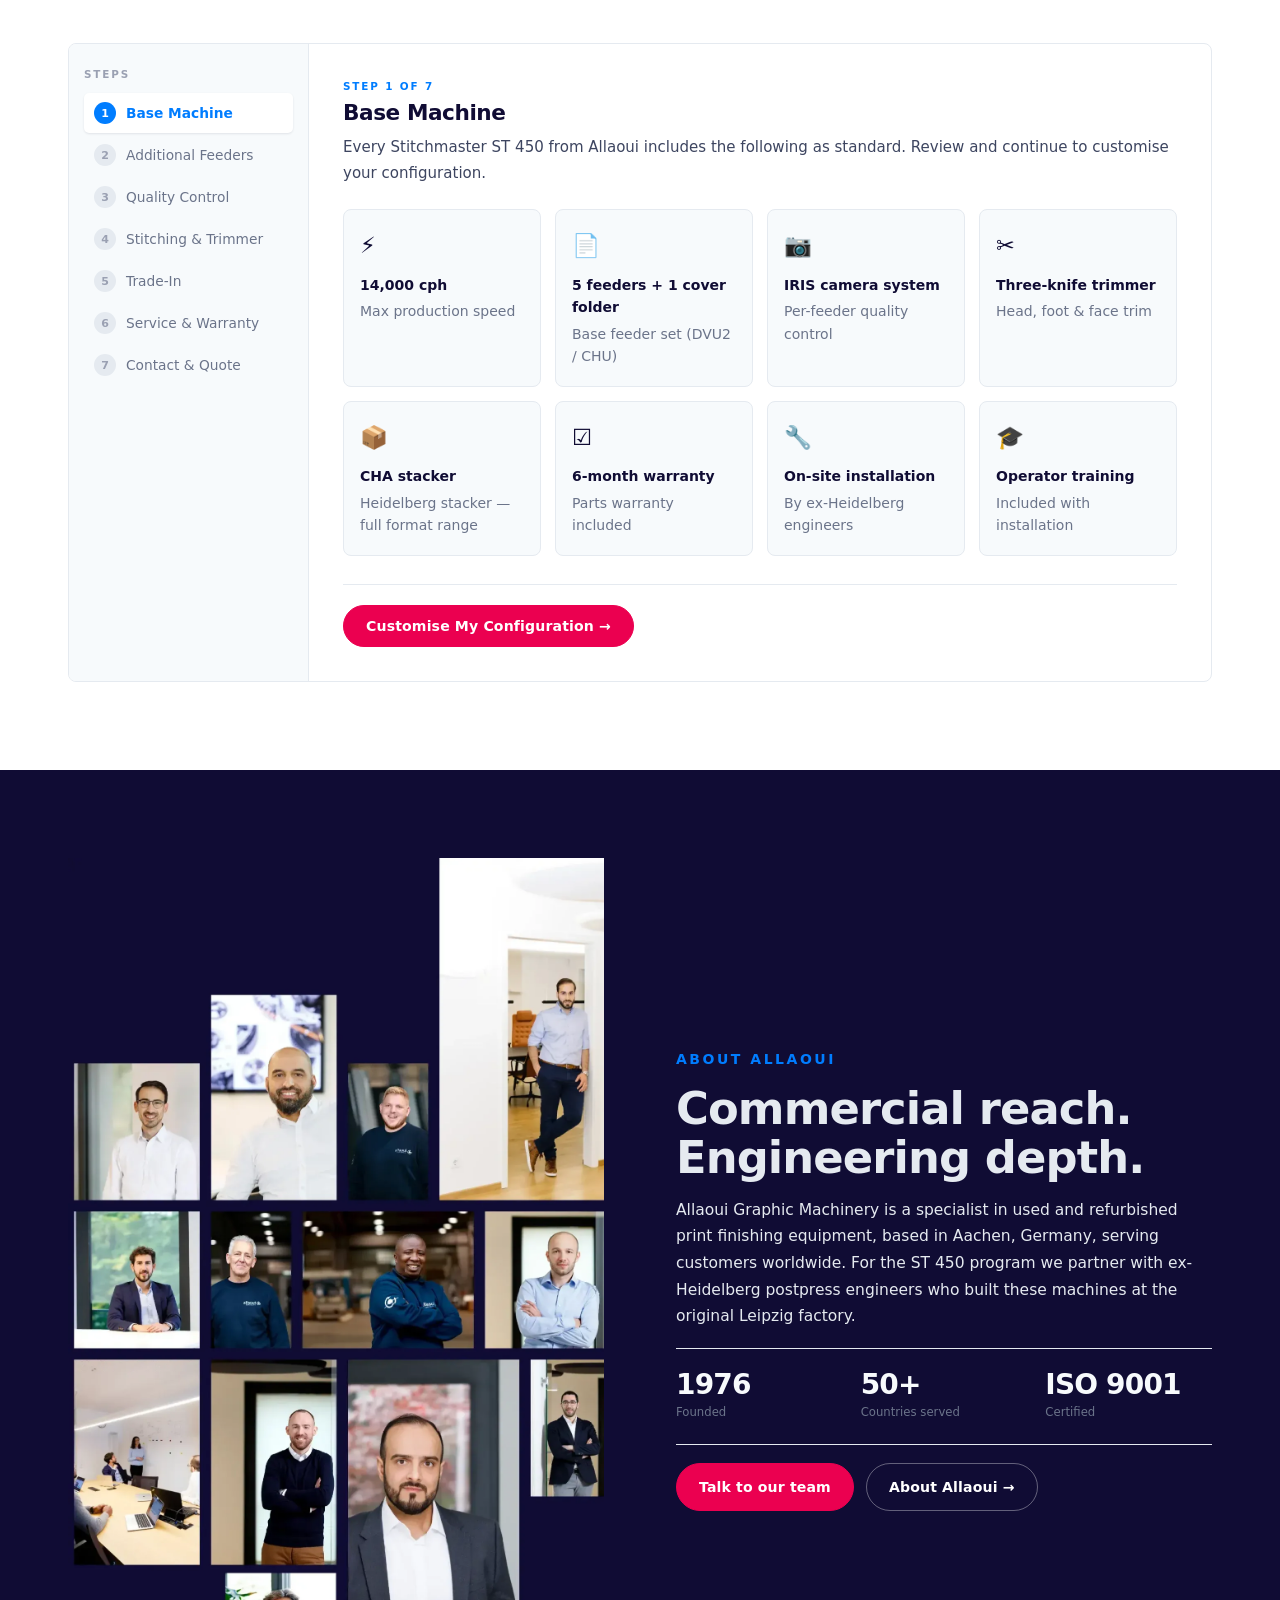
==== commit 6d6b53c5: "Feedback" ====
--- a/index.html
+++ b/index.html
@@ -299,16 +299,16 @@
         </div>
       </div>
       <div class="refurb-bottom">
-        <button class="vid-bl vid-bl-portrait" type="button" data-yt="zDp9sdH8qEw"
-          aria-label="Play the factory tour video">
-          <img src="https://img.youtube.com/vi/zDp9sdH8qEw/maxresdefault.jpg" alt="PPL Leipzig Workshop" loading="lazy">
+        <a class="vid-bl vid-bl-portrait" href="#" target="_blank" rel="noopener"
+          aria-label="Watch the factory tour video on YouTube">
+          <img src="#" alt="PPL Leipzig Workshop" loading="lazy">
           <div class="vid-inner">
             <div class="play-btn"><svg viewBox="0 0 24 24">
                 <path d="M8 5v14l11-7z" />
               </svg></div>
             <div class="vid-label">Factory Tour · Refurbishment center</div>
           </div>
-        </button>
+        </a>
         <div class="pq-card">
           <div class="pq-bar"></div>
           <p class="pq-txt">"Our engineers didn't just learn these machines — they built them."</p>
@@ -1501,19 +1501,6 @@
         class="btn btn-ghost-inv">Contact Us</a></div>
   </div>
 
-  <!-- VIDEO LIGHTBOX -->
-  <div class="vid-modal" id="vidModal" aria-hidden="true" role="dialog" aria-modal="true" aria-label="Video player">
-    <div class="vid-modal-backdrop" data-vid-close></div>
-    <div class="vid-modal-frame">
-      <button class="vid-modal-close" type="button" data-vid-close aria-label="Close video">
-        <svg viewBox="0 0 24 24" width="22" height="22" fill="none" stroke="currentColor" stroke-width="2">
-          <path d="M18 6L6 18M6 6l12 12" />
-        </svg>
-      </button>
-      <div class="vid-modal-inner" id="vidModalInner"></div>
-    </div>
-  </div>
-
   <script>
     /* ── Floating page nav — IntersectionObserver ── */
     (function () {
@@ -1679,40 +1666,6 @@
 
     /* Init: start at step 1 */
     cfgGoto(1);
-
-    /* ── Video lightbox ── */
-    (function () {
-      const modal = document.getElementById('vidModal');
-      const inner = document.getElementById('vidModalInner');
-      if (!modal || !inner) return;
-
-      function open(id) {
-        inner.innerHTML = '<iframe src="https://www.youtube.com/embed/' + encodeURIComponent(id) +
-          '?autoplay=1&rel=0" title="YouTube video" frameborder="0" allow="autoplay; encrypted-media; picture-in-picture" allowfullscreen></iframe>';
-        modal.classList.add('open');
-        modal.setAttribute('aria-hidden', 'false');
-        document.body.style.overflow = 'hidden';
-      }
-      function close() {
-        modal.classList.remove('open');
-        modal.setAttribute('aria-hidden', 'true');
-        inner.innerHTML = '';
-        document.body.style.overflow = '';
-      }
-
-      document.querySelectorAll('[data-yt]').forEach(btn => {
-        btn.addEventListener('click', e => {
-          e.preventDefault();
-          open(btn.dataset.yt);
-        });
-      });
-      modal.querySelectorAll('[data-vid-close]').forEach(el =>
-        el.addEventListener('click', close)
-      );
-      document.addEventListener('keydown', e => {
-        if (e.key === 'Escape' && modal.classList.contains('open')) close();
-      });
-    })();
   </script>
 </body>
 
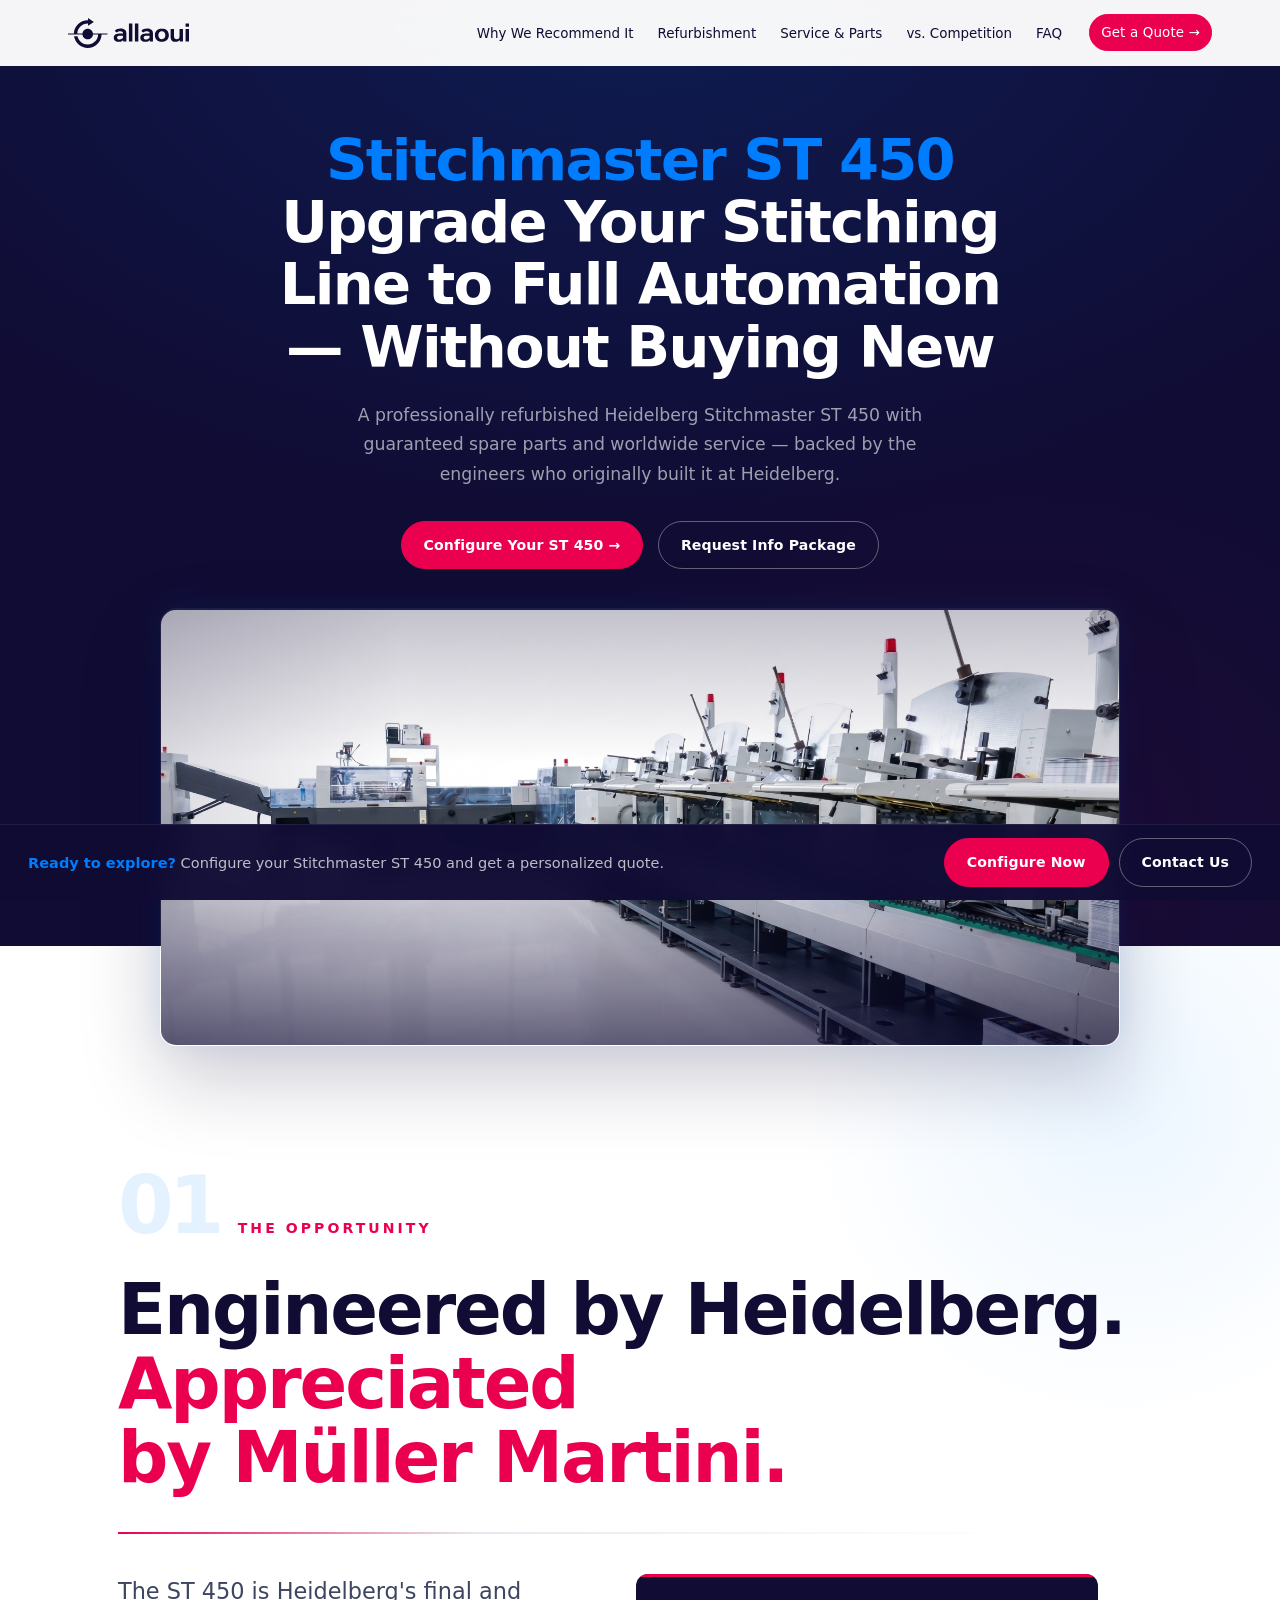
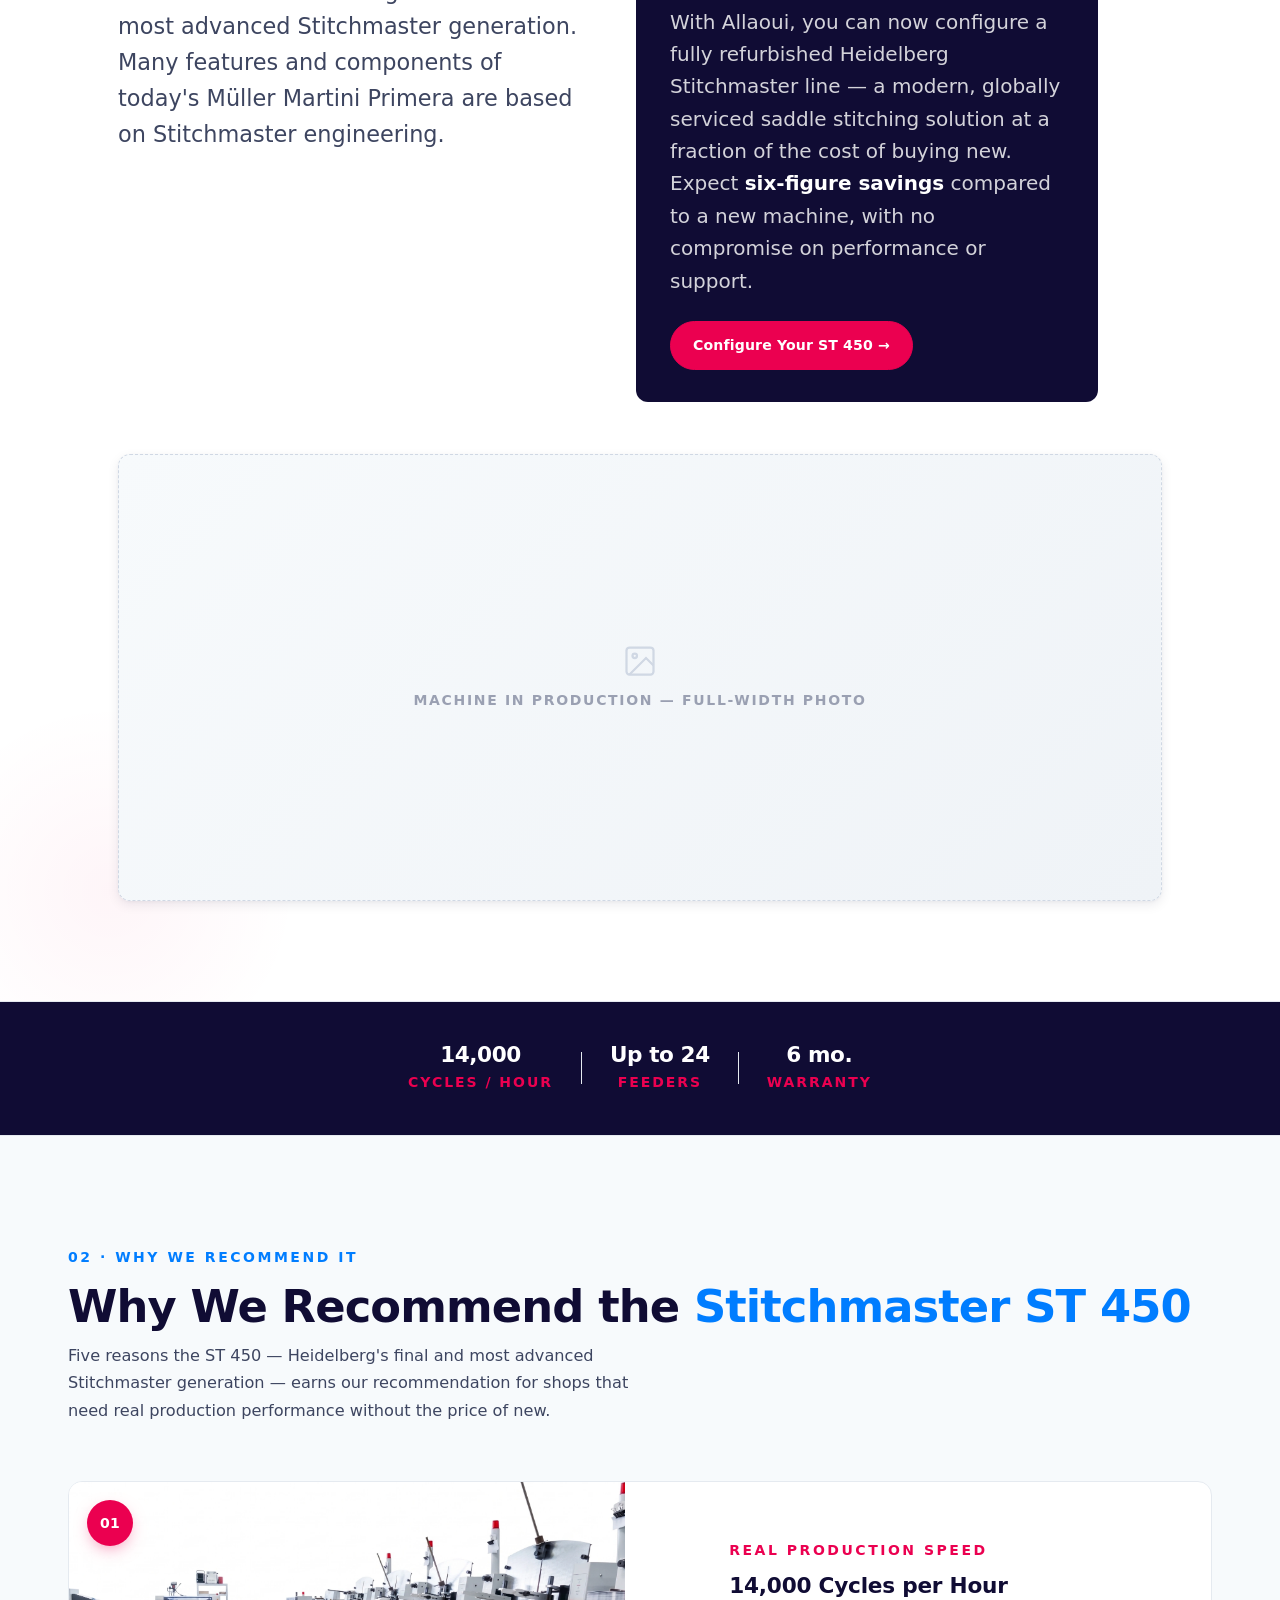
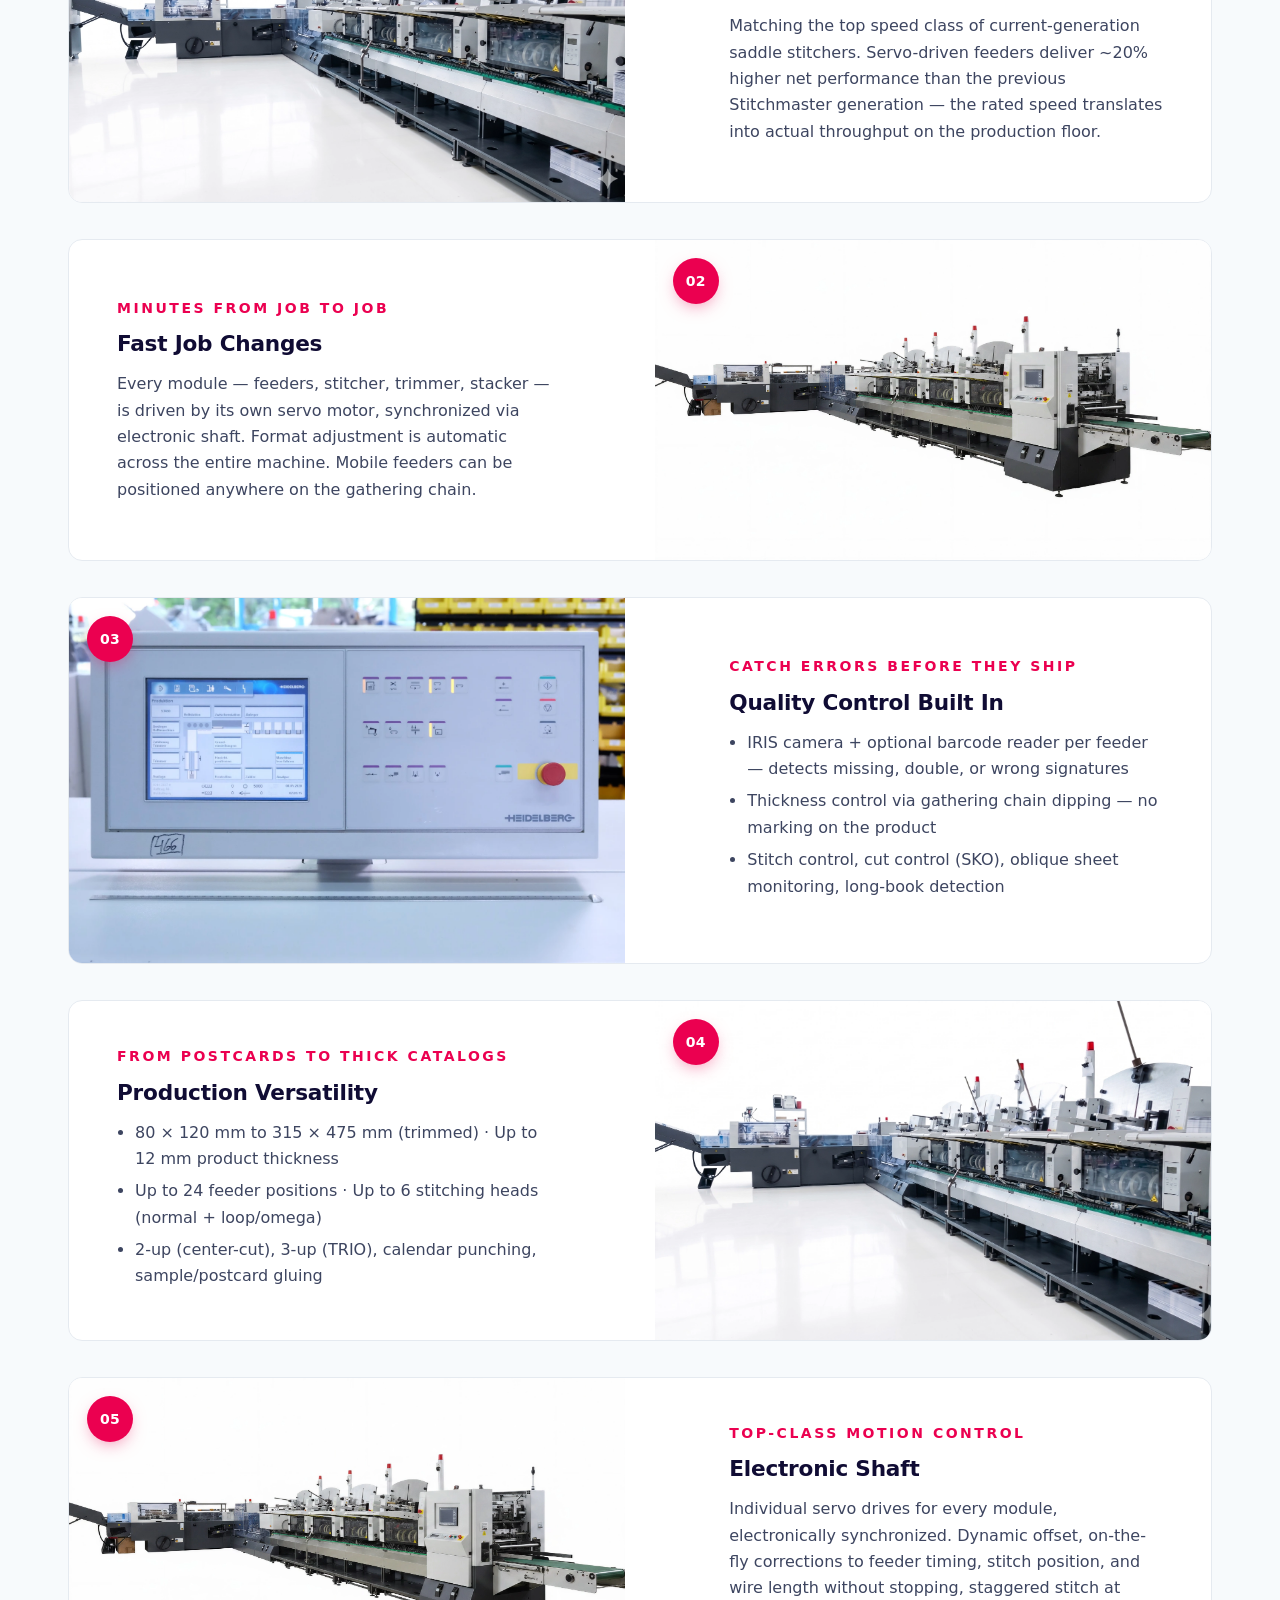
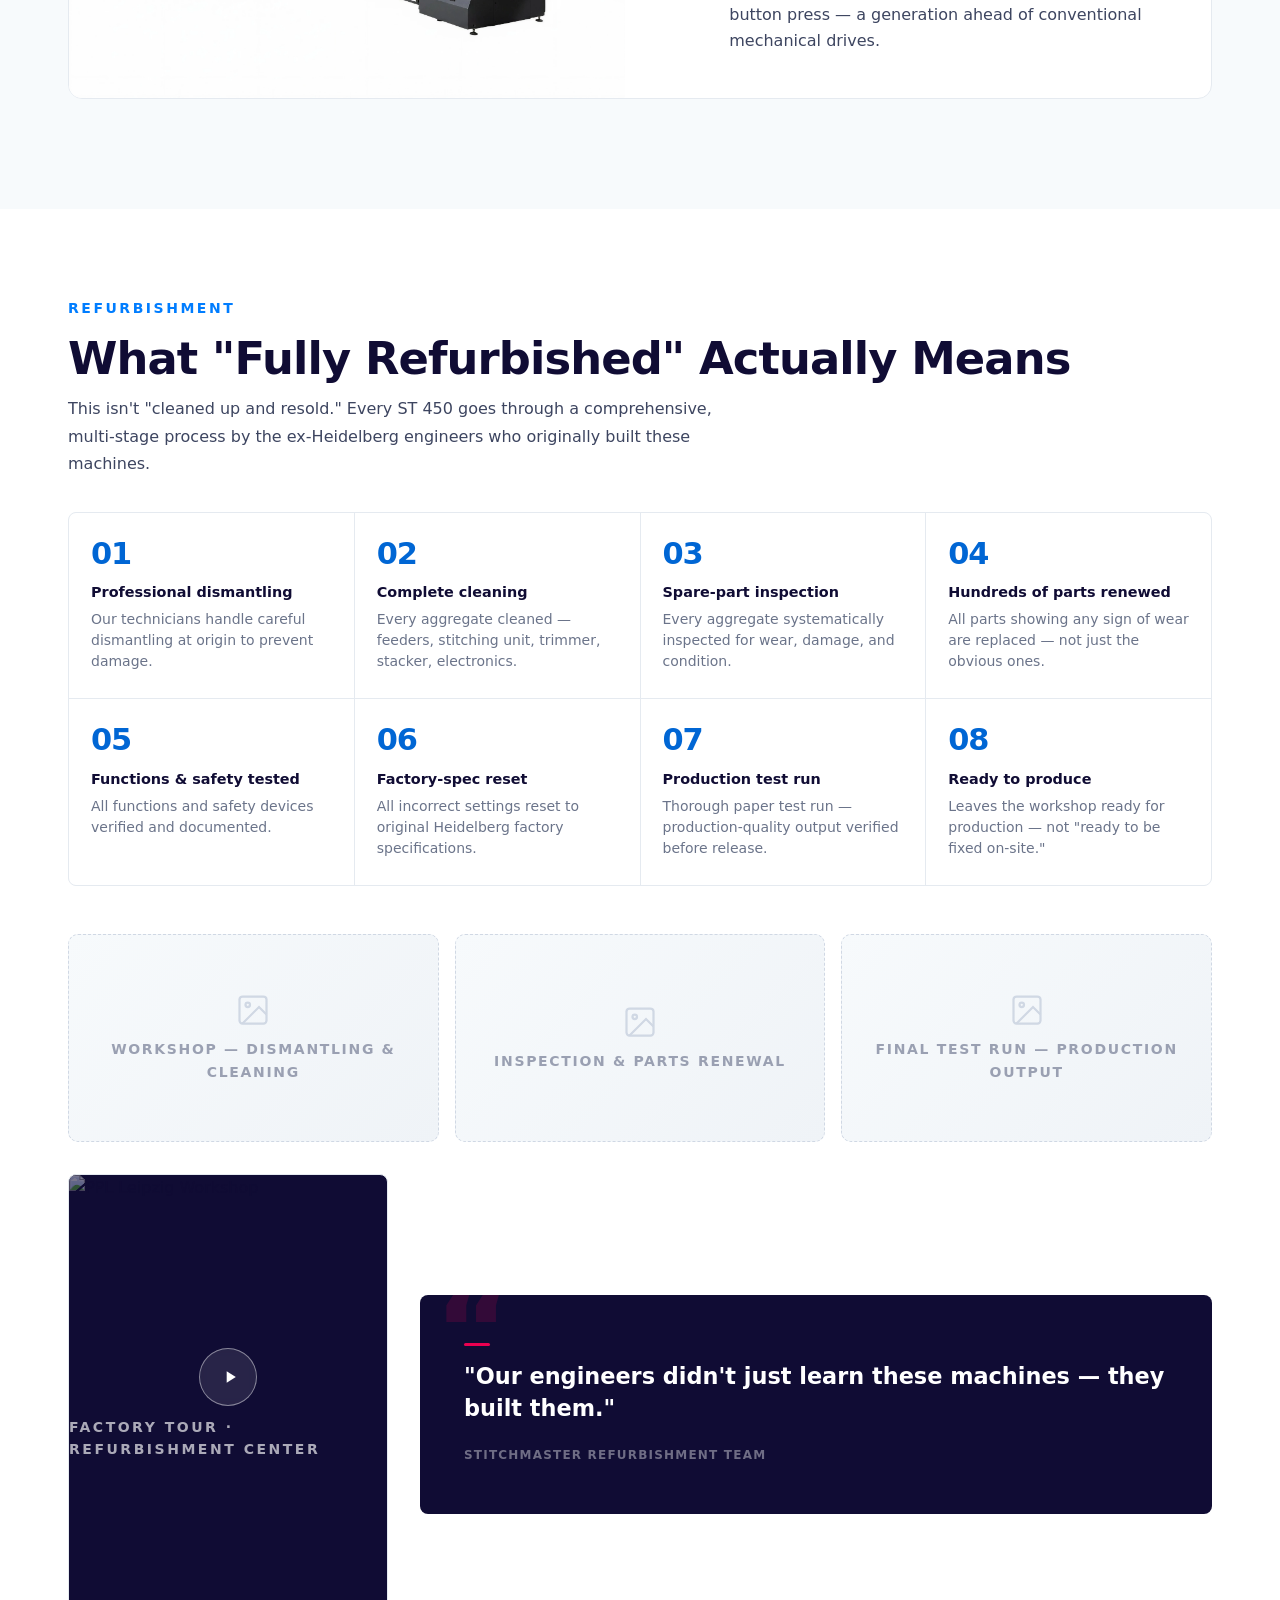
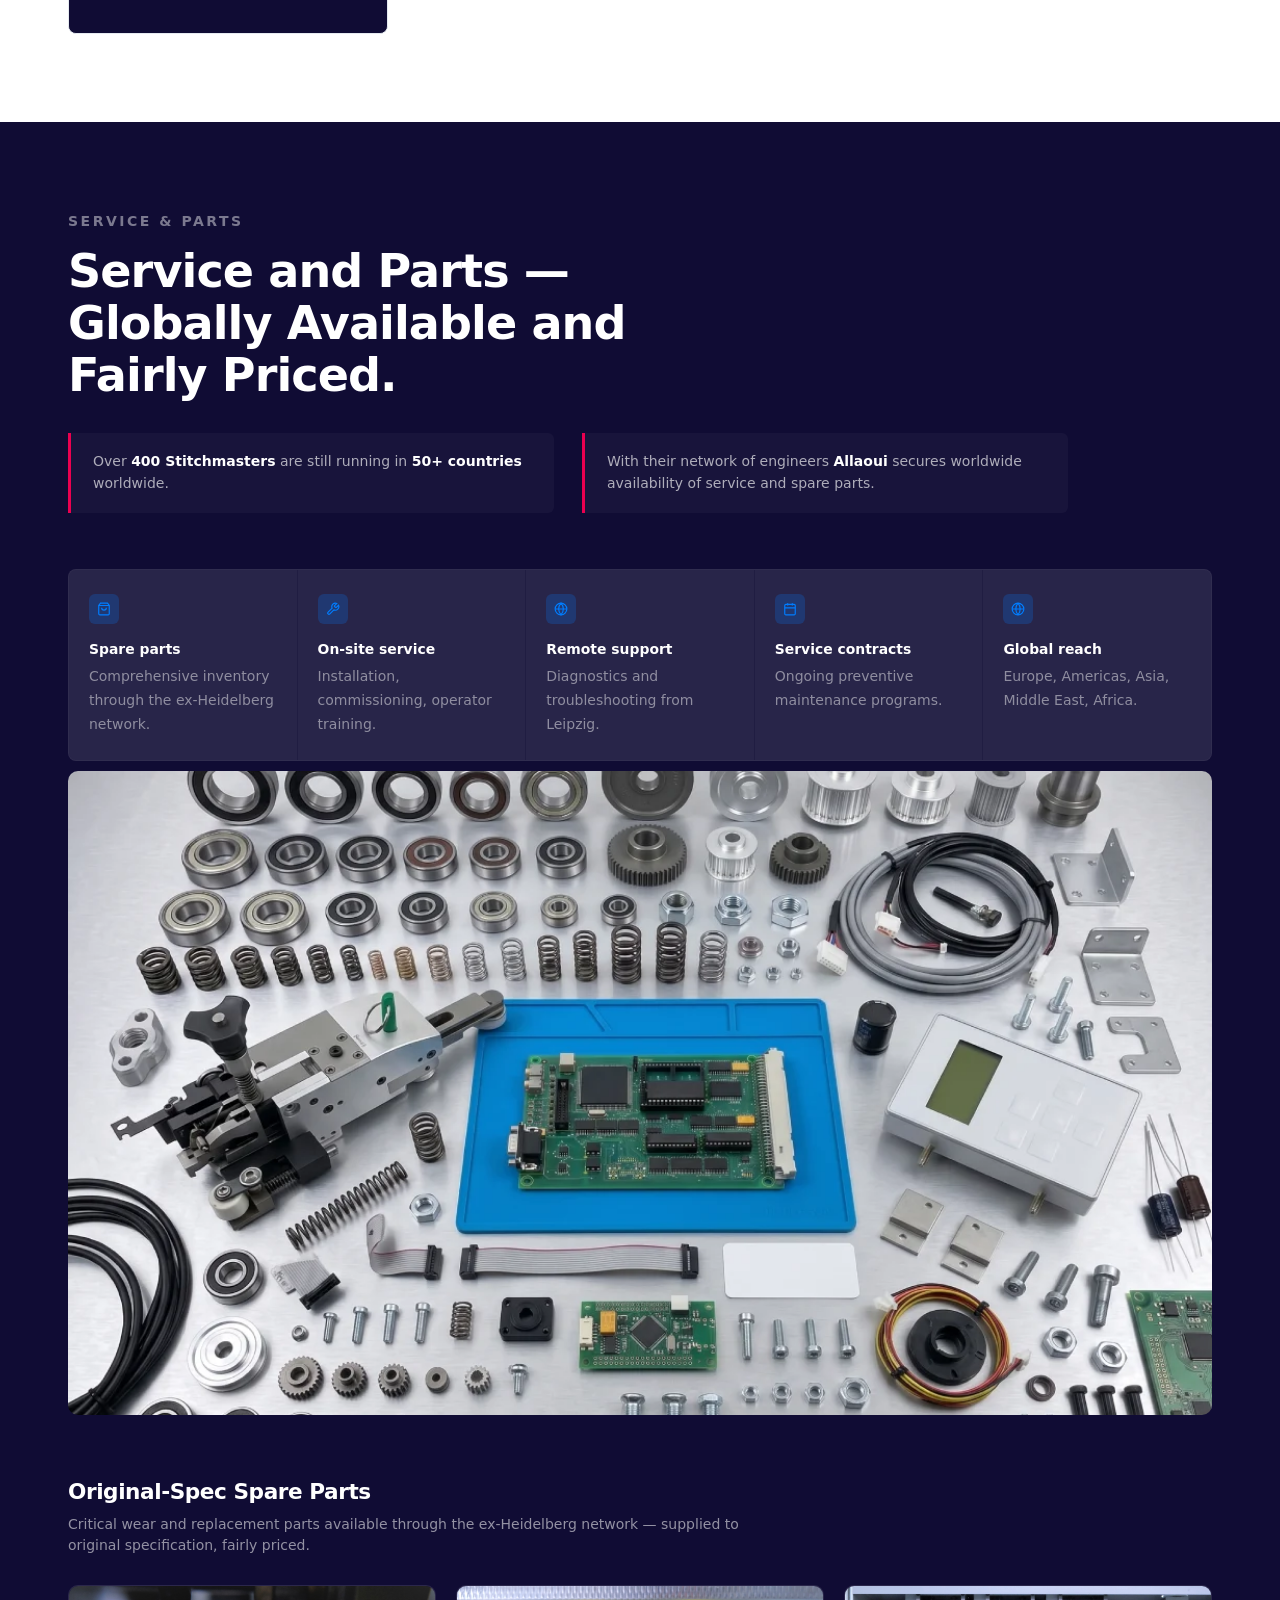
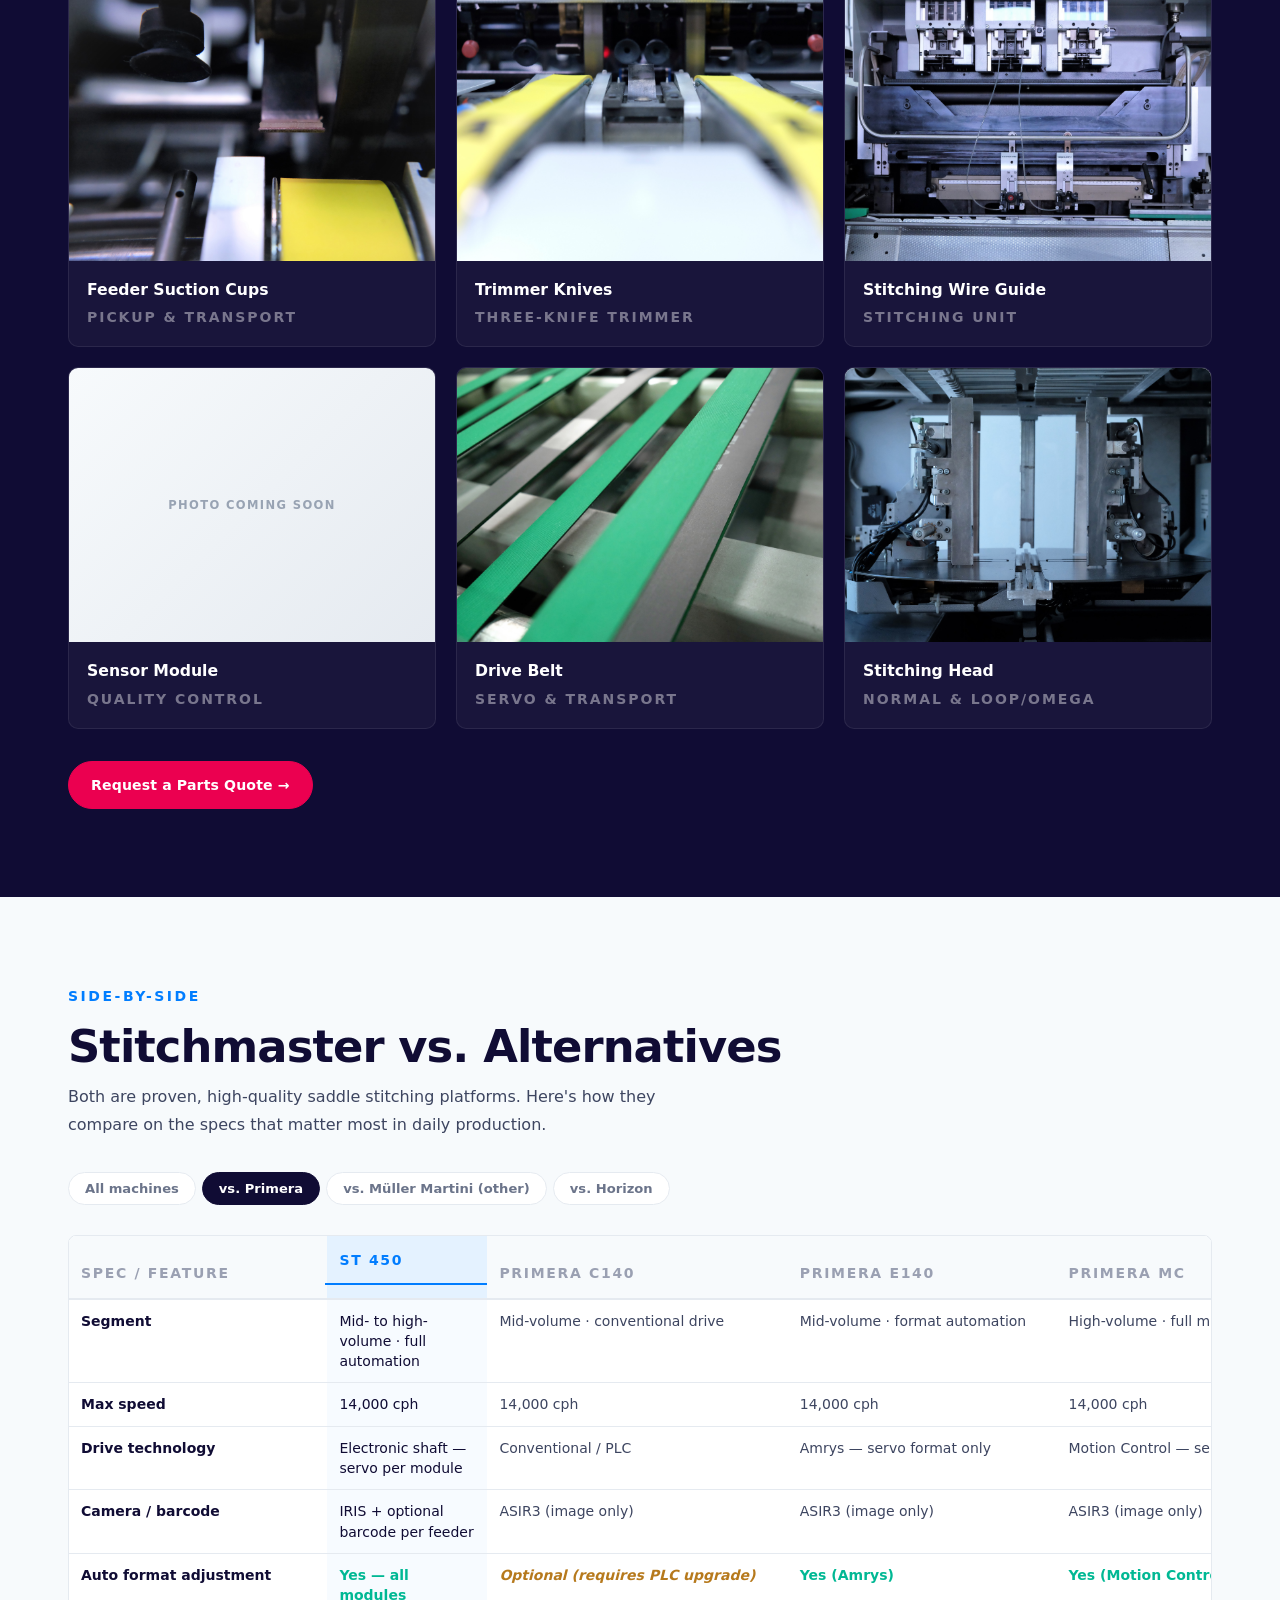
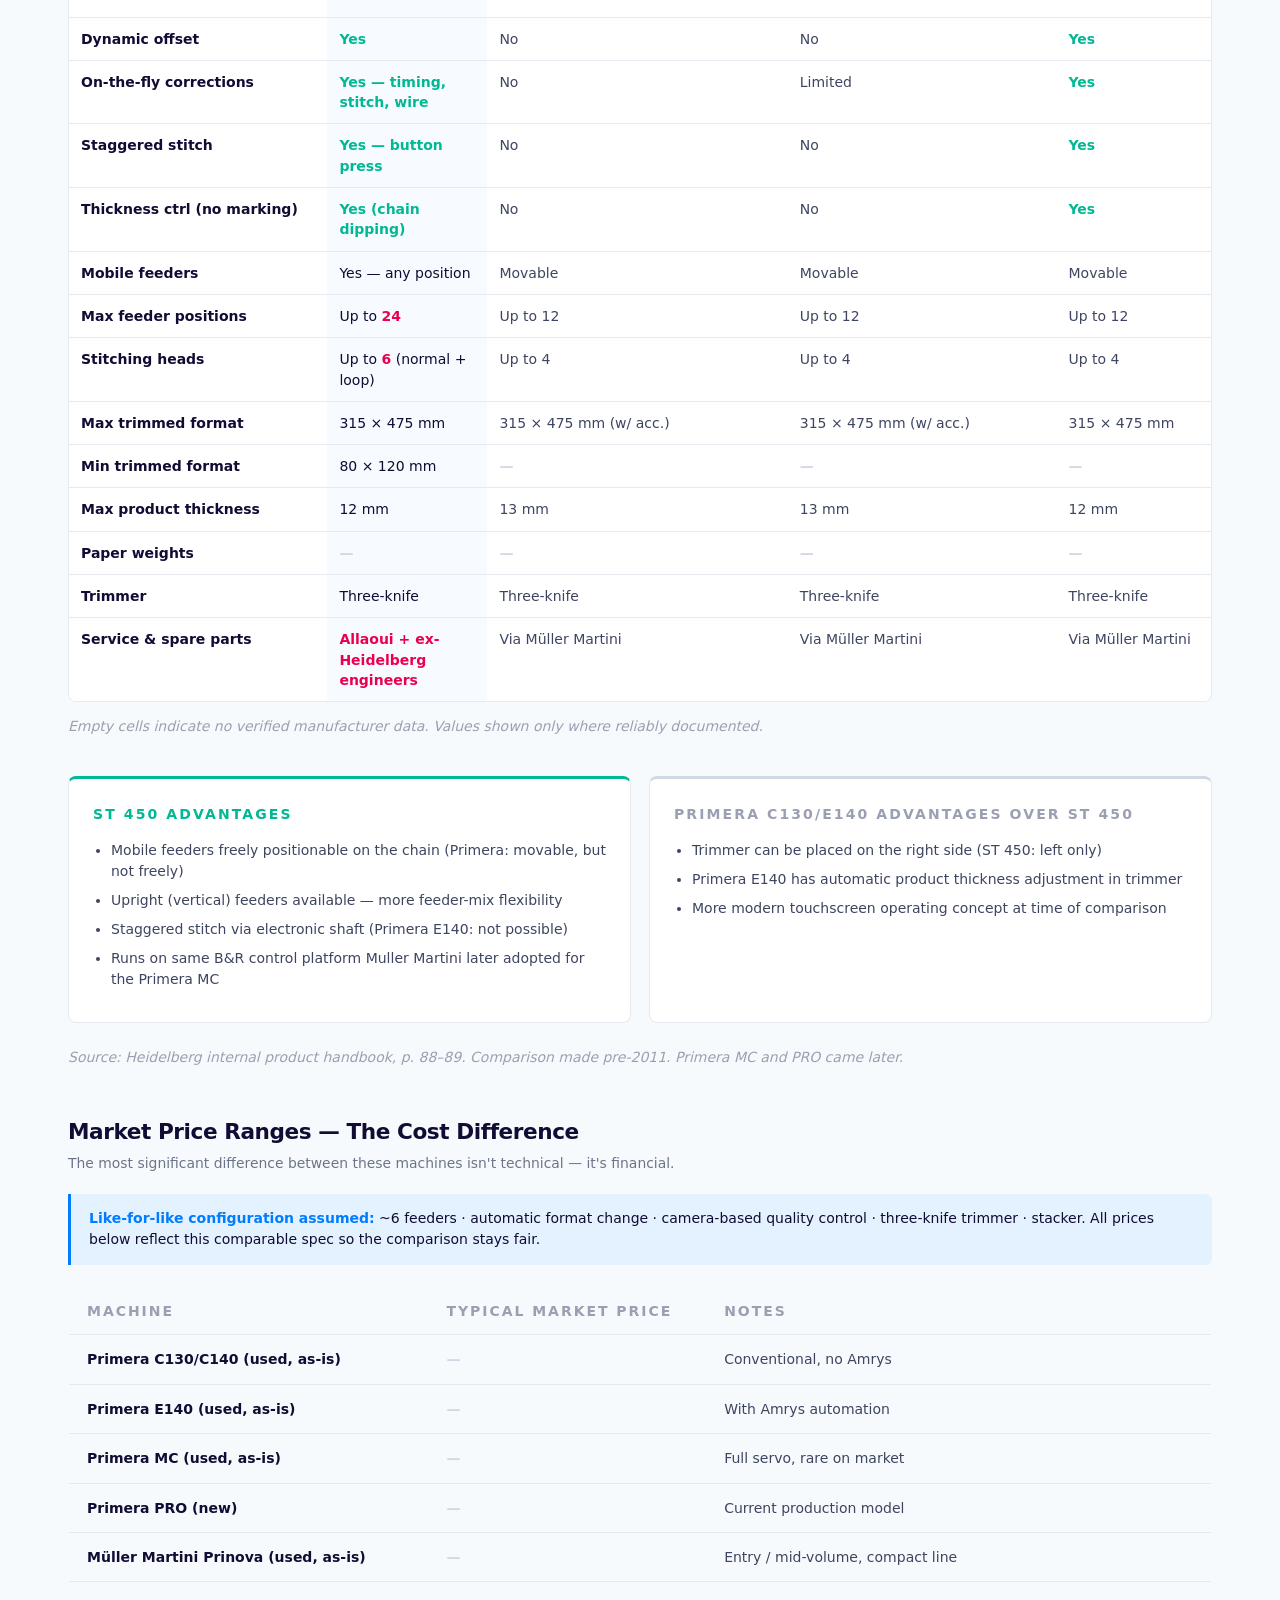
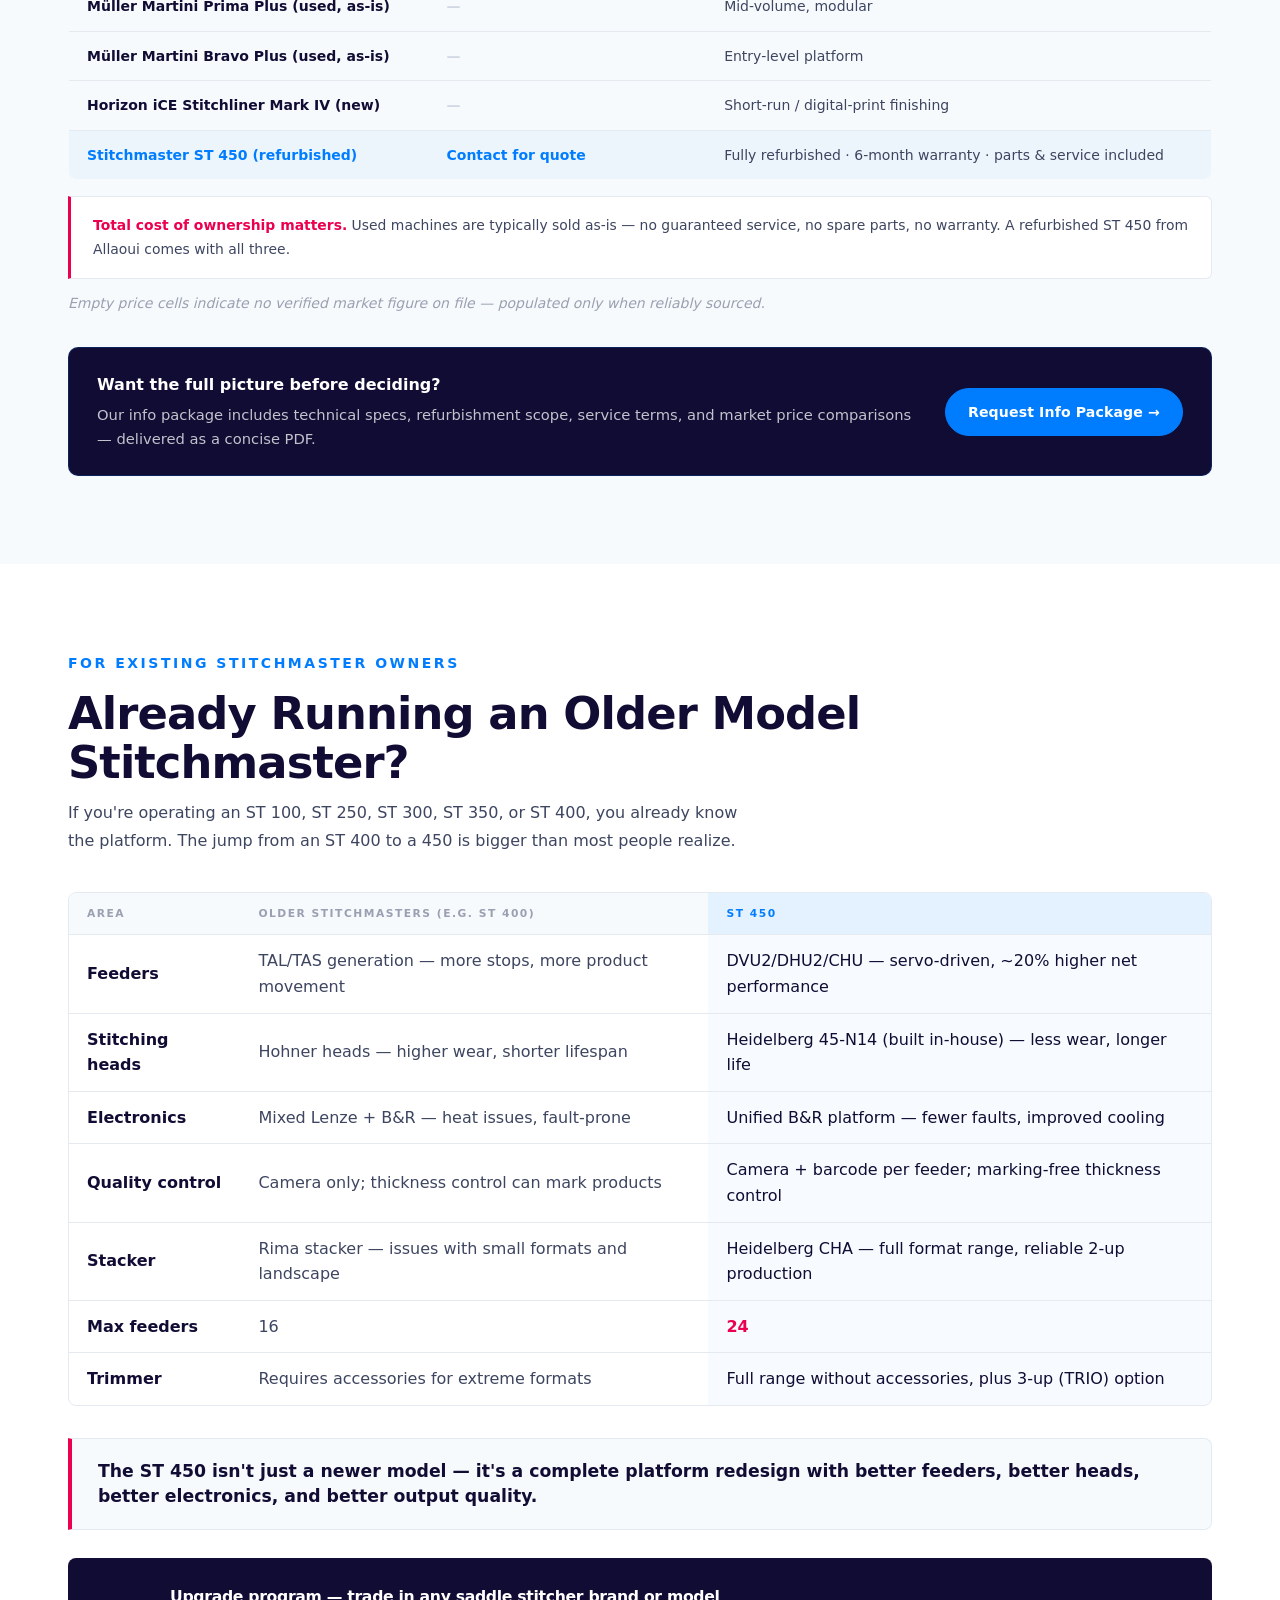
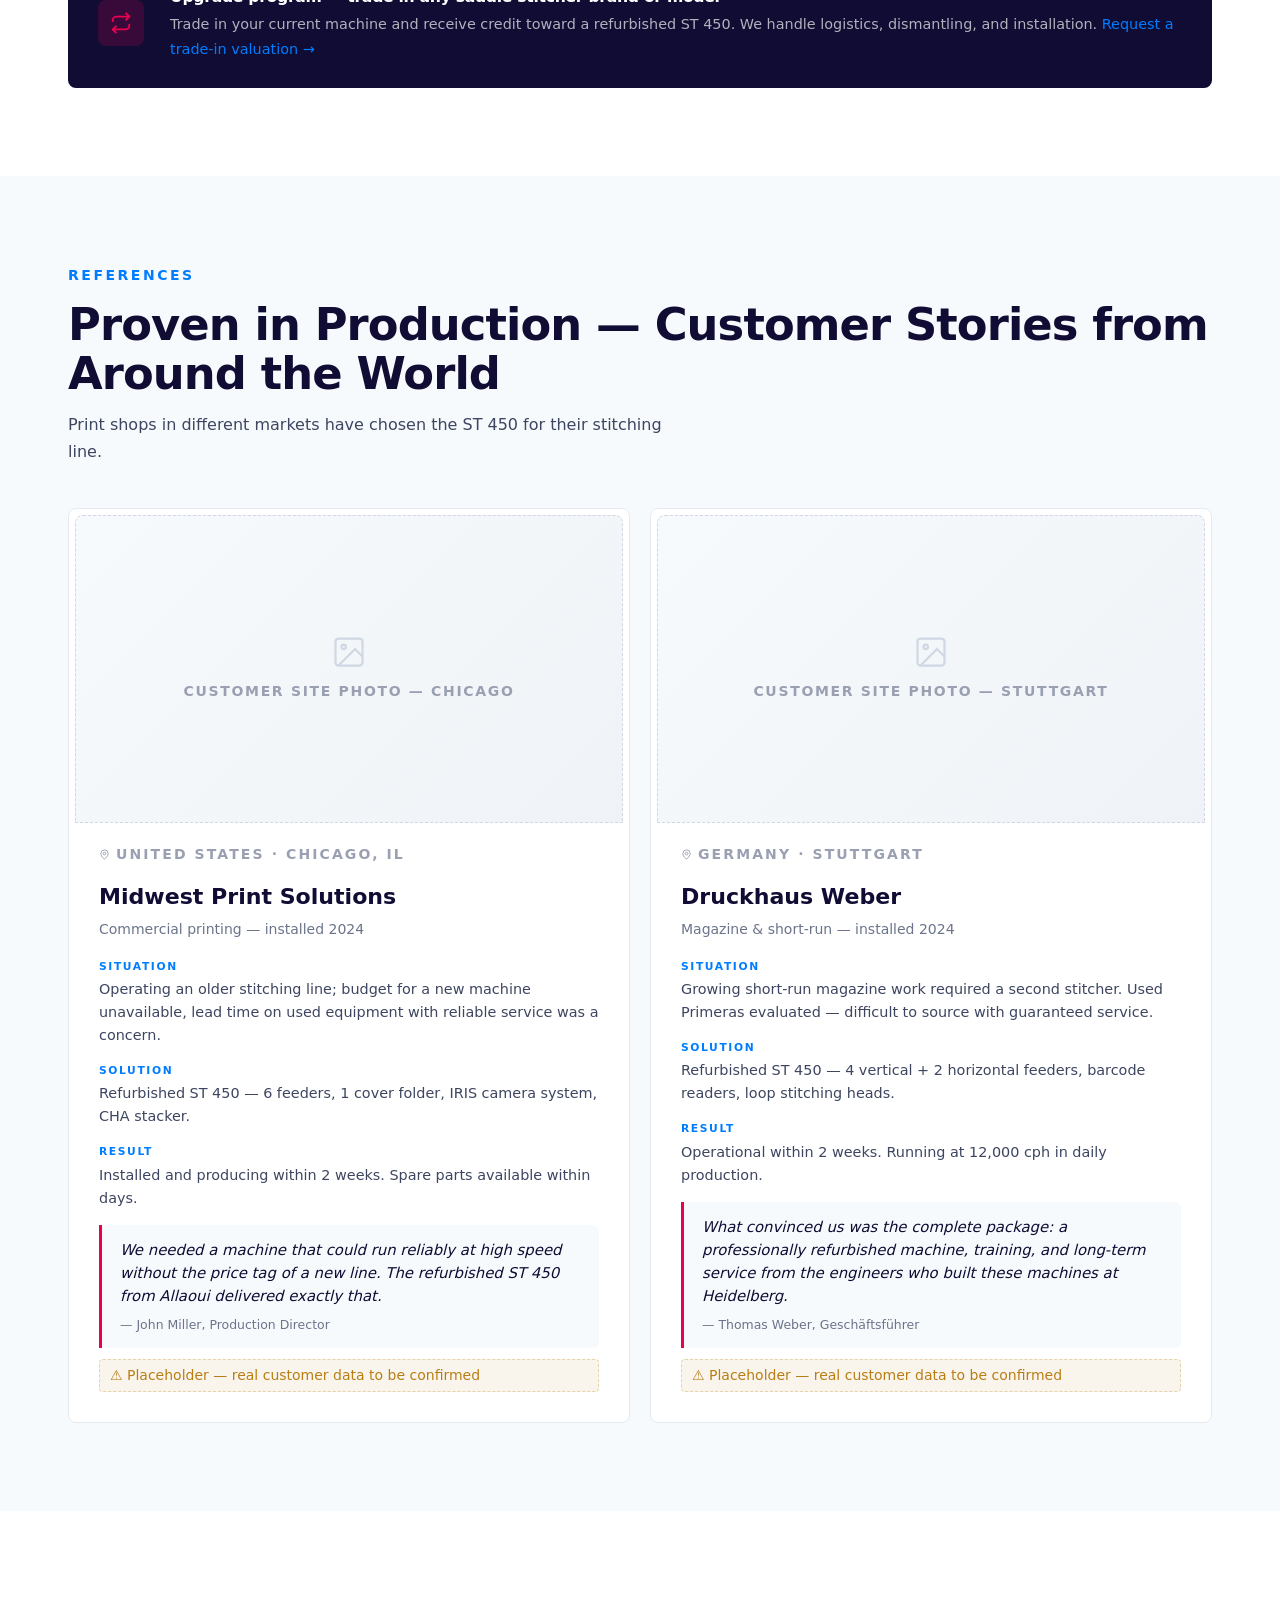
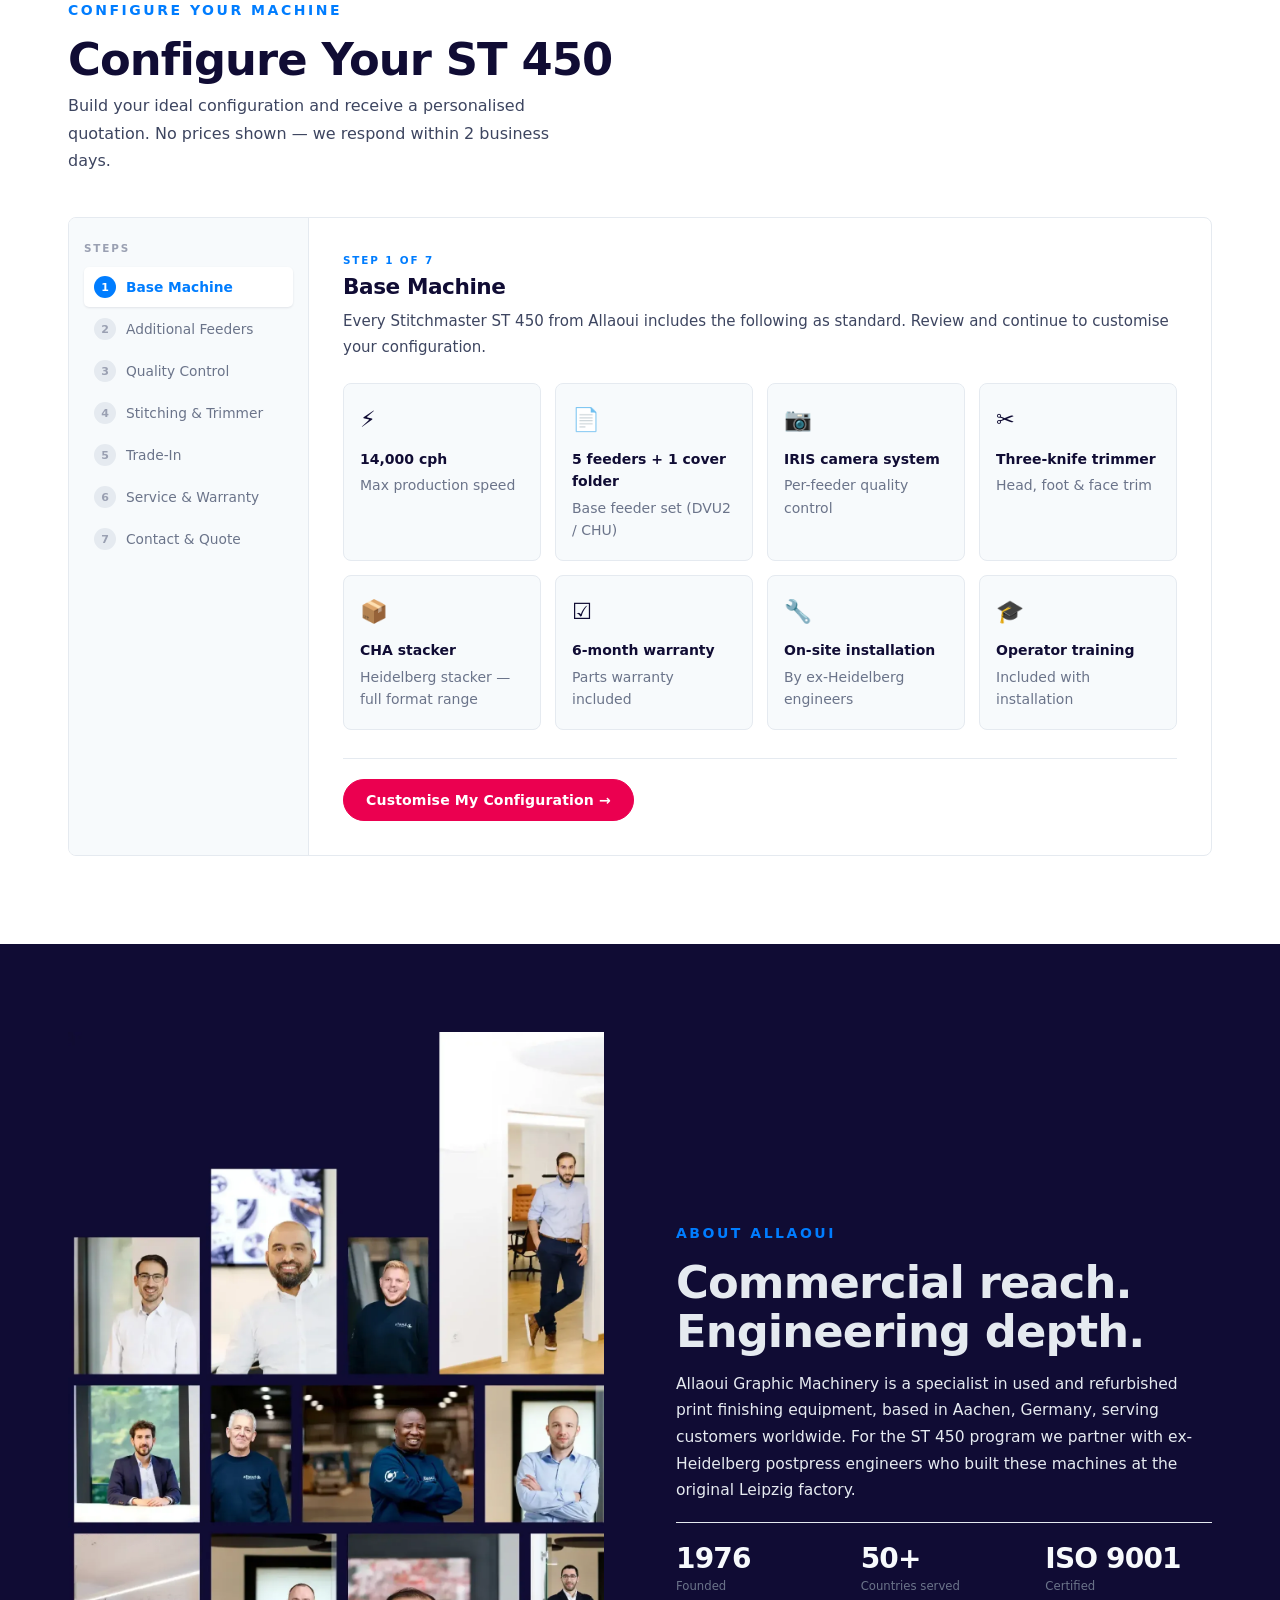
==== commit 4c461e6e: "contact section add" ====
--- a/index.html
+++ b/index.html
@@ -165,7 +165,7 @@
 
         <article class="why-card">
           <div class="why-media">
-            <img src="images/Heidelberg_Stitchmaster_450_hero.jpeg" alt="Quality control on the Stitchmaster ST 450"
+            <img src="images/control_unit_stitchmaster_st_450.webp" alt="Quality control on the Stitchmaster ST 450"
               loading="lazy">
             <span class="why-num">03</span>
           </div>
@@ -299,9 +299,10 @@
         </div>
       </div>
       <div class="refurb-bottom">
-        <a class="vid-bl vid-bl-portrait" href="#" target="_blank" rel="noopener"
+        <a class="vid-bl vid-bl-portrait" href="https://youtu.be/zDp9sdH8qEw" target="_blank" rel="noopener"
           aria-label="Watch the factory tour video on YouTube">
-          <img src="#" alt="PPL Leipzig Workshop" loading="lazy">
+          <img src="https://img.youtube.com/vi/zDp9sdH8qEw/hqdefault.jpg" alt="PPL Leipzig Workshop" loading="lazy"
+            onerror="this.onerror=null;this.src='https://img.youtube.com/vi/zDp9sdH8qEw/0.jpg';">
           <div class="vid-inner">
             <div class="play-btn"><svg viewBox="0 0 24 24">
                 <path d="M8 5v14l11-7z" />
@@ -375,10 +376,7 @@
           <p>Europe, Americas, Asia, Middle East, Africa.</p>
         </div>
       </div>
-      <div class="svc-photo-pair">
-        <div class="img-ph img-ph-landscape img-ph-cover">
-          <img src="images/allaoui_ppl_team.webp" alt="Our Experts" loading="lazy">
-        </div>
+      <div>
         <div class="img-ph img-ph-landscape img-ph-cover">
           <img src="images/parts/spareparts_stitchmaster_st_450.webp" alt="ST 450 spare parts inventory" loading="lazy">
         </div>
@@ -1428,6 +1426,74 @@
     </div>
   </section>
 
+  <!-- SECTION 11: CONTACT -->
+  <section id="contact" class="contact-sec">
+    <div class="container">
+      <div class="contact-grid">
+
+        <div class="contact-intro">
+          <span class="eyebrow eyebrow-red">Get in touch</span>
+          <h2>Talk to us — <em>personally.</em></h2>
+          <p class="contact-lead">No call-centre, no contact form lottery. One direct line to the person handling your
+            ST&nbsp;450 enquiry — answers within hours, not days.</p>
+          <p class="contact-sub">Prefer email? Use the buttons on the card. Ready to scope a configuration?
+            <a href="#config">Start the configurator&nbsp;&rarr;</a>
+          </p>
+        </div>
+
+        <article class="contact-card">
+          <div class="cc-actions">
+            <a class="cc-btn cc-btn-primary" href="tel:+492411892750">
+              <svg viewBox="0 0 24 24" fill="none" stroke="currentColor" stroke-width="1.8" stroke-linecap="round"
+                stroke-linejoin="round">
+                <path d="M22 16.92v3a2 2 0 0 1-2.18 2 19.79 19.79 0 0 1-8.63-3.07 19.5 19.5 0 0 1-6-6 19.79 19.79 0 0 1-3.07-8.67A2 2 0 0 1 4.11 2h3a2 2 0 0 1 2 1.72 12.84 12.84 0 0 0 .7 2.81 2 2 0 0 1-.45 2.11L8.09 9.91a16 16 0 0 0 6 6l1.27-1.27a2 2 0 0 1 2.11-.45 12.84 12.84 0 0 0 2.81.7A2 2 0 0 1 22 16.92z" />
+              </svg>
+              <span>+49 241 1892750</span>
+            </a>
+            <button class="cc-copy" type="button" data-copy="+492411892750" aria-label="Copy phone number">
+              <svg viewBox="0 0 24 24" fill="none" stroke="currentColor" stroke-width="1.7" stroke-linecap="round"
+                stroke-linejoin="round">
+                <rect x="9" y="9" width="13" height="13" rx="2" ry="2" />
+                <path d="M5 15H4a2 2 0 0 1-2-2V4a2 2 0 0 1 2-2h9a2 2 0 0 1 2 2v1" />
+              </svg>
+            </button>
+
+            <a class="cc-btn cc-btn-ghost" href="mailto:info@allaoui.de">
+              <svg viewBox="0 0 24 24" fill="none" stroke="currentColor" stroke-width="1.8" stroke-linecap="round"
+                stroke-linejoin="round">
+                <rect x="3" y="5" width="18" height="14" rx="2" />
+                <polyline points="3,7 12,13 21,7" />
+              </svg>
+              <span>info@allaoui.de</span>
+            </a>
+            <button class="cc-copy" type="button" data-copy="info@allaoui.de" aria-label="Copy email address">
+              <svg viewBox="0 0 24 24" fill="none" stroke="currentColor" stroke-width="1.7" stroke-linecap="round"
+                stroke-linejoin="round">
+                <rect x="9" y="9" width="13" height="13" rx="2" ry="2" />
+                <path d="M5 15H4a2 2 0 0 1-2-2V4a2 2 0 0 1 2-2h9a2 2 0 0 1 2 2v1" />
+              </svg>
+            </button>
+          </div>
+
+          <div class="cc-divider"></div>
+
+          <ul class="cc-addr">
+            <li>Nerscheider Weg 170</li>
+            <li>52076 Aachen, Germany</li>
+          </ul>
+          <a class="cc-link" href="https://allaoui.com" target="_blank" rel="noopener">allaoui.com
+            <svg viewBox="0 0 24 24" fill="none" stroke="currentColor" stroke-width="2" stroke-linecap="round"
+              stroke-linejoin="round" width="14" height="14">
+              <line x1="7" y1="17" x2="17" y2="7" />
+              <polyline points="7,7 17,7 17,17" />
+            </svg>
+          </a>
+        </article>
+
+      </div>
+    </div>
+  </section>
+
   <!-- FOOTER -->
   <footer class="footer">
     <div class="container">
@@ -1491,6 +1557,8 @@
     <a href="#config" class="pn-item" data-section="config"> <span class="pn-dot"></span><span
         class="pn-label">Configure</span></a>
     <a href="#faq" class="pn-item" data-section="faq"> <span class="pn-dot"></span><span class="pn-label">FAQ</span></a>
+    <a href="#contact" class="pn-item" data-section="contact"> <span class="pn-dot"></span><span
+        class="pn-label">Contact</span></a>
   </nav>
 
   <!-- STICKY CTA -->
@@ -1666,6 +1734,26 @@
 
     /* Init: start at step 1 */
     cfgGoto(1);
+
+    /* ── Contact card: copy-to-clipboard ── */
+    document.querySelectorAll('.cc-copy').forEach(btn => {
+      btn.addEventListener('click', async () => {
+        const value = btn.dataset.copy;
+        if (!value) return;
+        try {
+          await navigator.clipboard.writeText(value);
+        } catch {
+          const ta = document.createElement('textarea');
+          ta.value = value;
+          document.body.appendChild(ta);
+          ta.select();
+          document.execCommand('copy');
+          ta.remove();
+        }
+        btn.classList.add('cc-copied');
+        setTimeout(() => btn.classList.remove('cc-copied'), 1400);
+      });
+    });
   </script>
 </body>
 
--- a/stylesheet.css
+++ b/stylesheet.css
@@ -1120,10 +1120,14 @@
 
 .refurb-bottom {
     display: grid;
-    grid-template-columns: minmax(280px, 360px) 1fr;
+    grid-template-columns: minmax(260px, 320px) 1fr;
     gap: 32px;
-    align-items: stretch;
-    max-width: 980px
+    align-items: center;
+}
+
+.vid-bl-portrait {
+    max-height: 460px;
+    margin: 0 auto
 }
 
 .vid-bl {
@@ -1214,7 +1218,7 @@
     justify-content: center;
     position: relative;
     overflow: hidden;
-    height: 100%
+    align-self: center
 }
 
 .pq-card::before {
@@ -2787,20 +2791,6 @@
     }
 }
 
-/* Service — 2-photo side-by-side row */
-.svc-photo-pair {
-    display: grid;
-    grid-template-columns: 1fr 1fr;
-    gap: 20px;
-    margin-bottom: 52px
-}
-
-@media(max-width:640px) {
-    .svc-photo-pair {
-        grid-template-columns: 1fr
-    }
-}
-
 /* Reference cards — photo at top, no border-radius on top corners */
 .case-photo {
     border-radius: 8px 8px 0 0;
@@ -3199,7 +3189,7 @@
     align-items: center;
     gap: 0;
     justify-content: flex-end;
-    text-decoration: none;
+    text-decoration: none !important;
     cursor: pointer;
     padding: 5px 0
 }
@@ -3325,16 +3315,322 @@
 }
 
 @keyframes vidFadeIn {
-    from { opacity: 0 }
-    to   { opacity: 1 }
+    from {
+        opacity: 0
+    }
+
+    to {
+        opacity: 1
+    }
 }
 
 @keyframes vidScaleIn {
-    from { opacity: 0; transform: scale(.96) }
-    to   { opacity: 1; transform: scale(1) }
+    from {
+        opacity: 0;
+        transform: scale(.96)
+    }
+
+    to {
+        opacity: 1;
+        transform: scale(1)
+    }
 }
 
 @media (max-width: 600px) {
-    .vid-modal { padding: 12px }
-    .vid-modal-close { top: -38px; width: 32px; height: 32px }
+    .vid-modal {
+        padding: 12px
+    }
+
+    .vid-modal-close {
+        top: -38px;
+        width: 32px;
+        height: 32px
+    }
+}
+
+/* ============================================================
+   CONTACT SECTION
+   ============================================================ */
+.contact-sec {
+    background: var(--white);
+    padding: 110px 0;
+    position: relative
+}
+
+.contact-sec::before {
+    content: "";
+    position: absolute;
+    top: 0;
+    left: 0;
+    right: 0;
+    height: 1px;
+    background: var(--bdr)
+}
+
+.contact-grid {
+    display: grid;
+    grid-template-columns: 1fr 1.05fr;
+    gap: 72px;
+    align-items: center;
+    max-width: 1080px;
+    margin: 0 auto
+}
+
+/* ── Left: intro ── */
+.contact-intro h2 {
+    font-size: clamp(2rem, 3.6vw, 2.9rem);
+    line-height: 1.05;
+    margin: 14px 0 22px
+}
+
+.contact-intro h2 em {
+    font-style: normal;
+    color: var(--blue)
+}
+
+.contact-lead {
+    color: var(--t2);
+    font-size: var(--fs-body);
+    margin-bottom: 18px;
+    max-width: 440px
+}
+
+.contact-sub {
+    font-size: var(--fs-min);
+    color: var(--t3);
+    max-width: 440px
+}
+
+.contact-sub a {
+    color: var(--blue);
+    font-weight: 600
+}
+
+/* ── Right: contact card ── */
+.contact-card {
+    background: var(--off);
+    border: 1px solid var(--bdr);
+    border-radius: 18px;
+    padding: 32px 32px 28px
+}
+
+.cc-head {
+    display: flex;
+    align-items: center;
+    gap: 16px;
+    margin-bottom: 28px
+}
+
+.cc-avatar {
+    width: 56px;
+    height: 56px;
+    border-radius: 50%;
+    overflow: hidden;
+    flex-shrink: 0;
+    background: var(--navy);
+    color: #fff;
+    display: flex;
+    align-items: center;
+    justify-content: center;
+    font-weight: 700;
+    font-size: .95rem;
+    letter-spacing: .04em
+}
+
+.cc-avatar img {
+    width: 100%;
+    height: 100%;
+    object-fit: cover
+}
+
+.cc-id {
+    min-width: 0
+}
+
+.cc-name {
+    font-size: 1.25rem;
+    margin: 0 0 2px;
+    line-height: 1.2
+}
+
+.cc-role {
+    font-size: var(--fs-min);
+    color: var(--t3);
+    margin: 0;
+    line-height: 1.4
+}
+
+.cc-actions {
+    display: grid;
+    grid-template-columns: 1fr auto;
+    gap: 10px;
+    margin-bottom: 24px
+}
+
+.cc-btn {
+    display: flex;
+    align-items: center;
+    justify-content: center;
+    gap: 12px;
+    padding: 14px 20px;
+    border-radius: 999px;
+    font-size: var(--fs-body);
+    font-weight: 700;
+    letter-spacing: -.01em;
+    text-decoration: none;
+    transition: all .18s var(--ease);
+    border: 1.5px solid transparent;
+    min-height: 52px
+}
+
+.cc-btn svg {
+    width: 18px;
+    height: 18px;
+    flex-shrink: 0
+}
+
+.cc-btn-primary {
+    background: var(--blue);
+    color: #fff;
+    border-color: var(--blue);
+    box-shadow: 0 6px 18px rgba(0, 125, 255, .22)
+}
+
+.cc-btn-primary:hover {
+    background: var(--blue-h);
+    border-color: var(--blue-h);
+    text-decoration: none;
+    transform: translateY(-1px);
+    box-shadow: 0 10px 24px rgba(0, 125, 255, .28)
+}
+
+.cc-btn-ghost {
+    background: transparent;
+    color: var(--navy);
+    border-color: var(--bdr2)
+}
+
+.cc-btn-ghost:hover {
+    background: #fff;
+    border-color: var(--navy);
+    text-decoration: none;
+    transform: translateY(-1px)
+}
+
+.cc-copy {
+    width: 52px;
+    height: 52px;
+    border-radius: 50%;
+    border: 1.5px solid var(--bdr2);
+    background: transparent;
+    color: var(--t3);
+    cursor: pointer;
+    display: flex;
+    align-items: center;
+    justify-content: center;
+    transition: all .18s var(--ease);
+    flex-shrink: 0;
+    position: relative
+}
+
+.cc-copy svg {
+    width: 16px;
+    height: 16px
+}
+
+.cc-copy:hover {
+    border-color: var(--navy);
+    color: var(--navy);
+    background: #fff
+}
+
+.cc-copy.cc-copied {
+    border-color: var(--green);
+    color: var(--green);
+    background: rgba(0, 184, 148, .08)
+}
+
+.cc-copy.cc-copied::after {
+    content: "Copied";
+    position: absolute;
+    top: -28px;
+    left: 50%;
+    transform: translateX(-50%);
+    background: var(--navy);
+    color: #fff;
+    font-size: .7rem;
+    font-weight: 700;
+    letter-spacing: .05em;
+    padding: 4px 8px;
+    border-radius: 4px;
+    white-space: nowrap;
+    animation: ccFade .2s var(--ease) both
+}
+
+@keyframes ccFade {
+    from { opacity: 0; transform: translate(-50%, 4px) }
+    to   { opacity: 1; transform: translate(-50%, 0) }
+}
+
+.cc-divider {
+    height: 1px;
+    background: var(--bdr);
+    margin: 0 -8px 22px
+}
+
+.cc-link {
+    display: inline-flex;
+    align-items: center;
+    gap: 4px;
+    color: var(--blue);
+    font-weight: 700;
+    font-size: var(--fs-body);
+    margin-bottom: 14px
+}
+
+.cc-link:hover {
+    color: var(--blue-h);
+    text-decoration: none
+}
+
+.cc-addr {
+    list-style: none;
+    margin: 0;
+    padding: 0;
+    color: var(--t1);
+    font-size: var(--fs-body)
+}
+
+.cc-addr li {
+    line-height: 1.7
+}
+
+@media (max-width: 880px) {
+    .contact-grid {
+        grid-template-columns: 1fr;
+        gap: 40px
+    }
+
+    .contact-card {
+        padding: 26px 22px 24px
+    }
+}
+
+@media (max-width: 600px) {
+    .contact-sec {
+        padding: 70px 0
+    }
+
+    .cc-btn span {
+        font-size: .95rem
+    }
+
+    .cc-actions {
+        gap: 8px
+    }
+
+    .cc-copy {
+        width: 46px;
+        height: 46px
+    }
 }
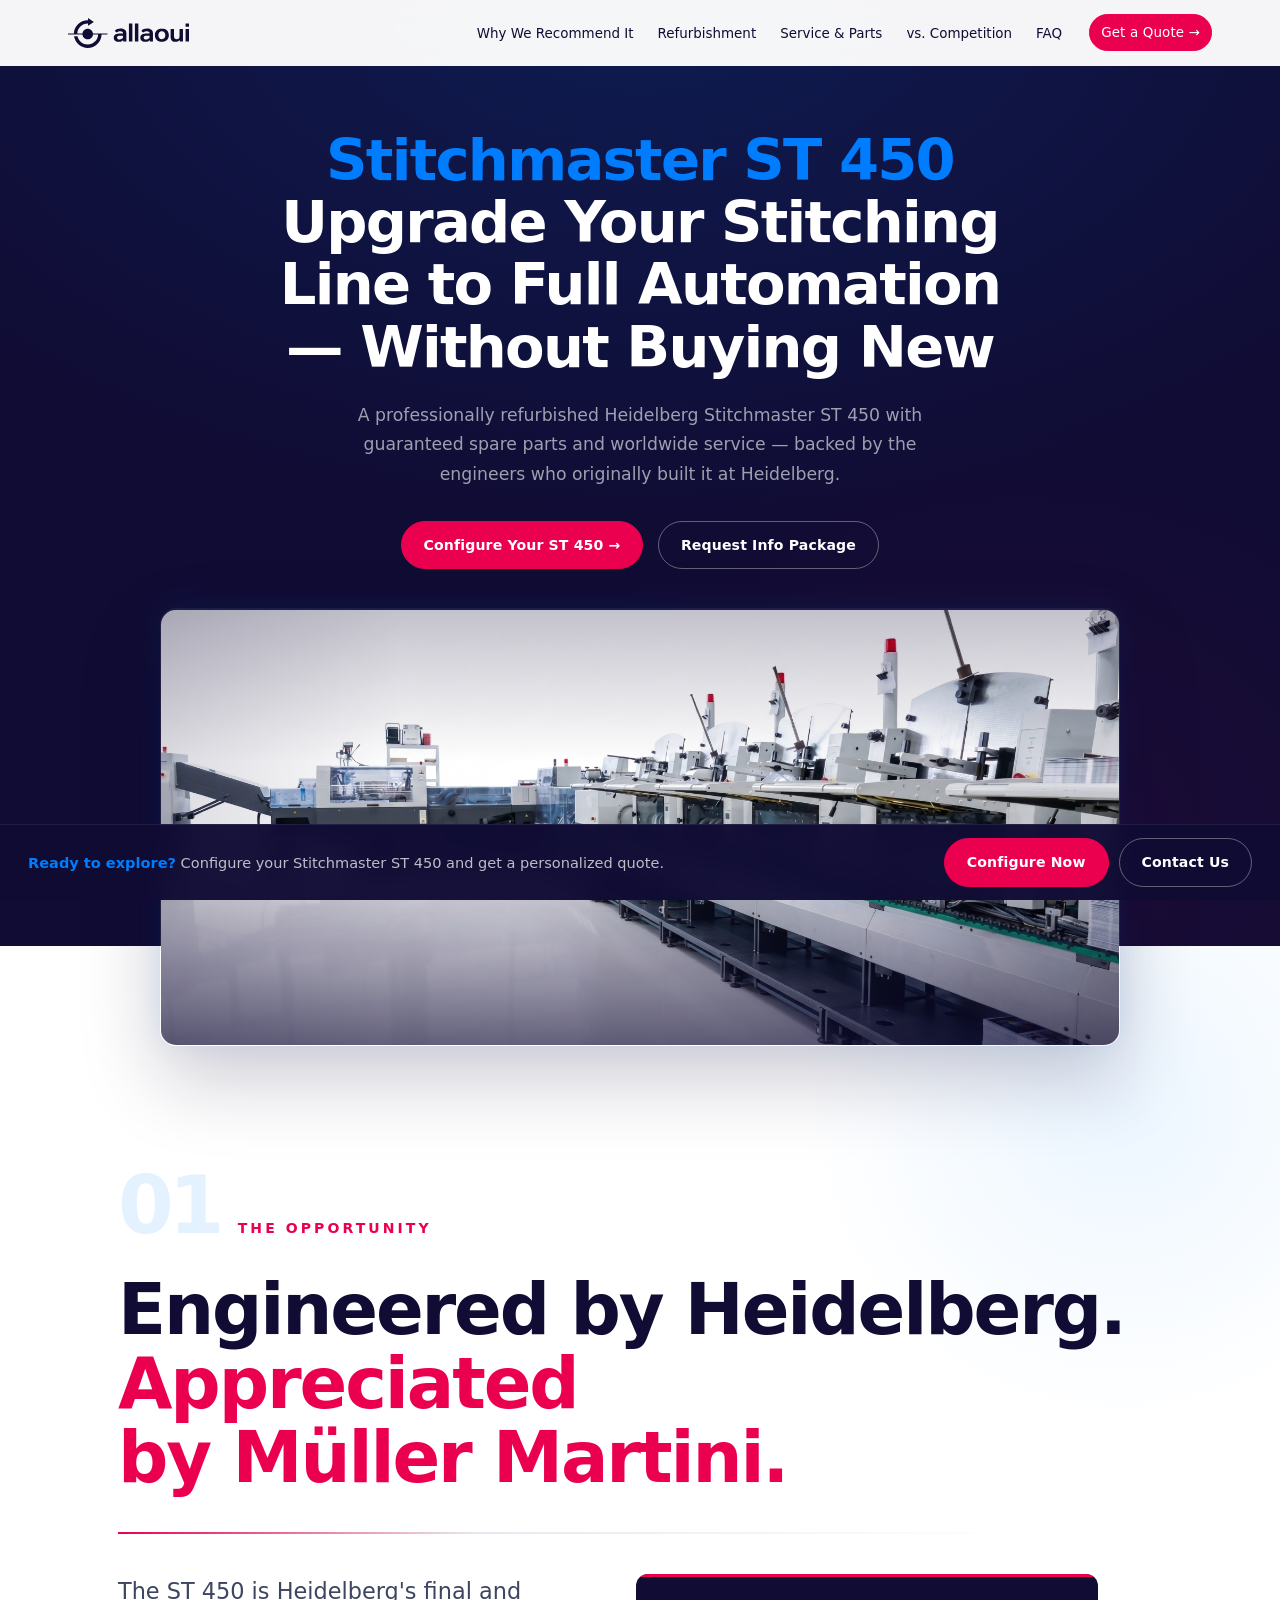
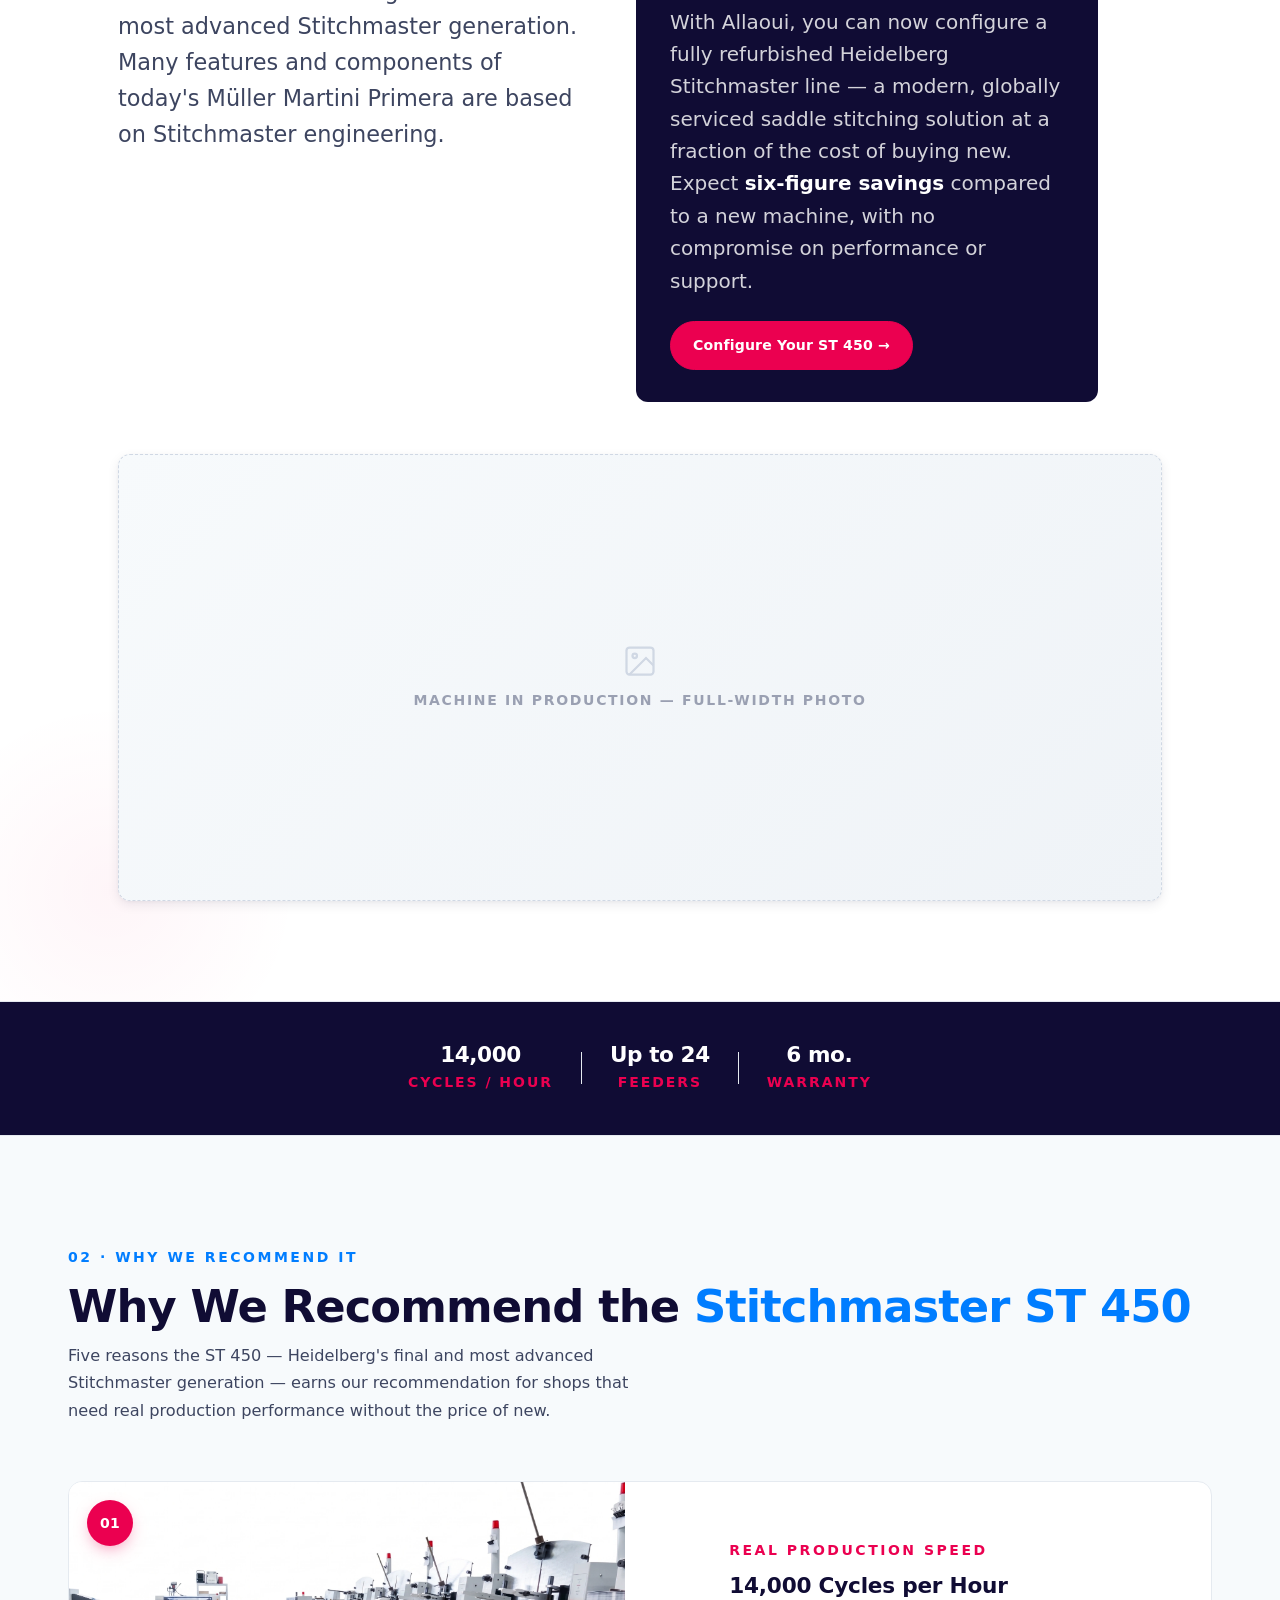
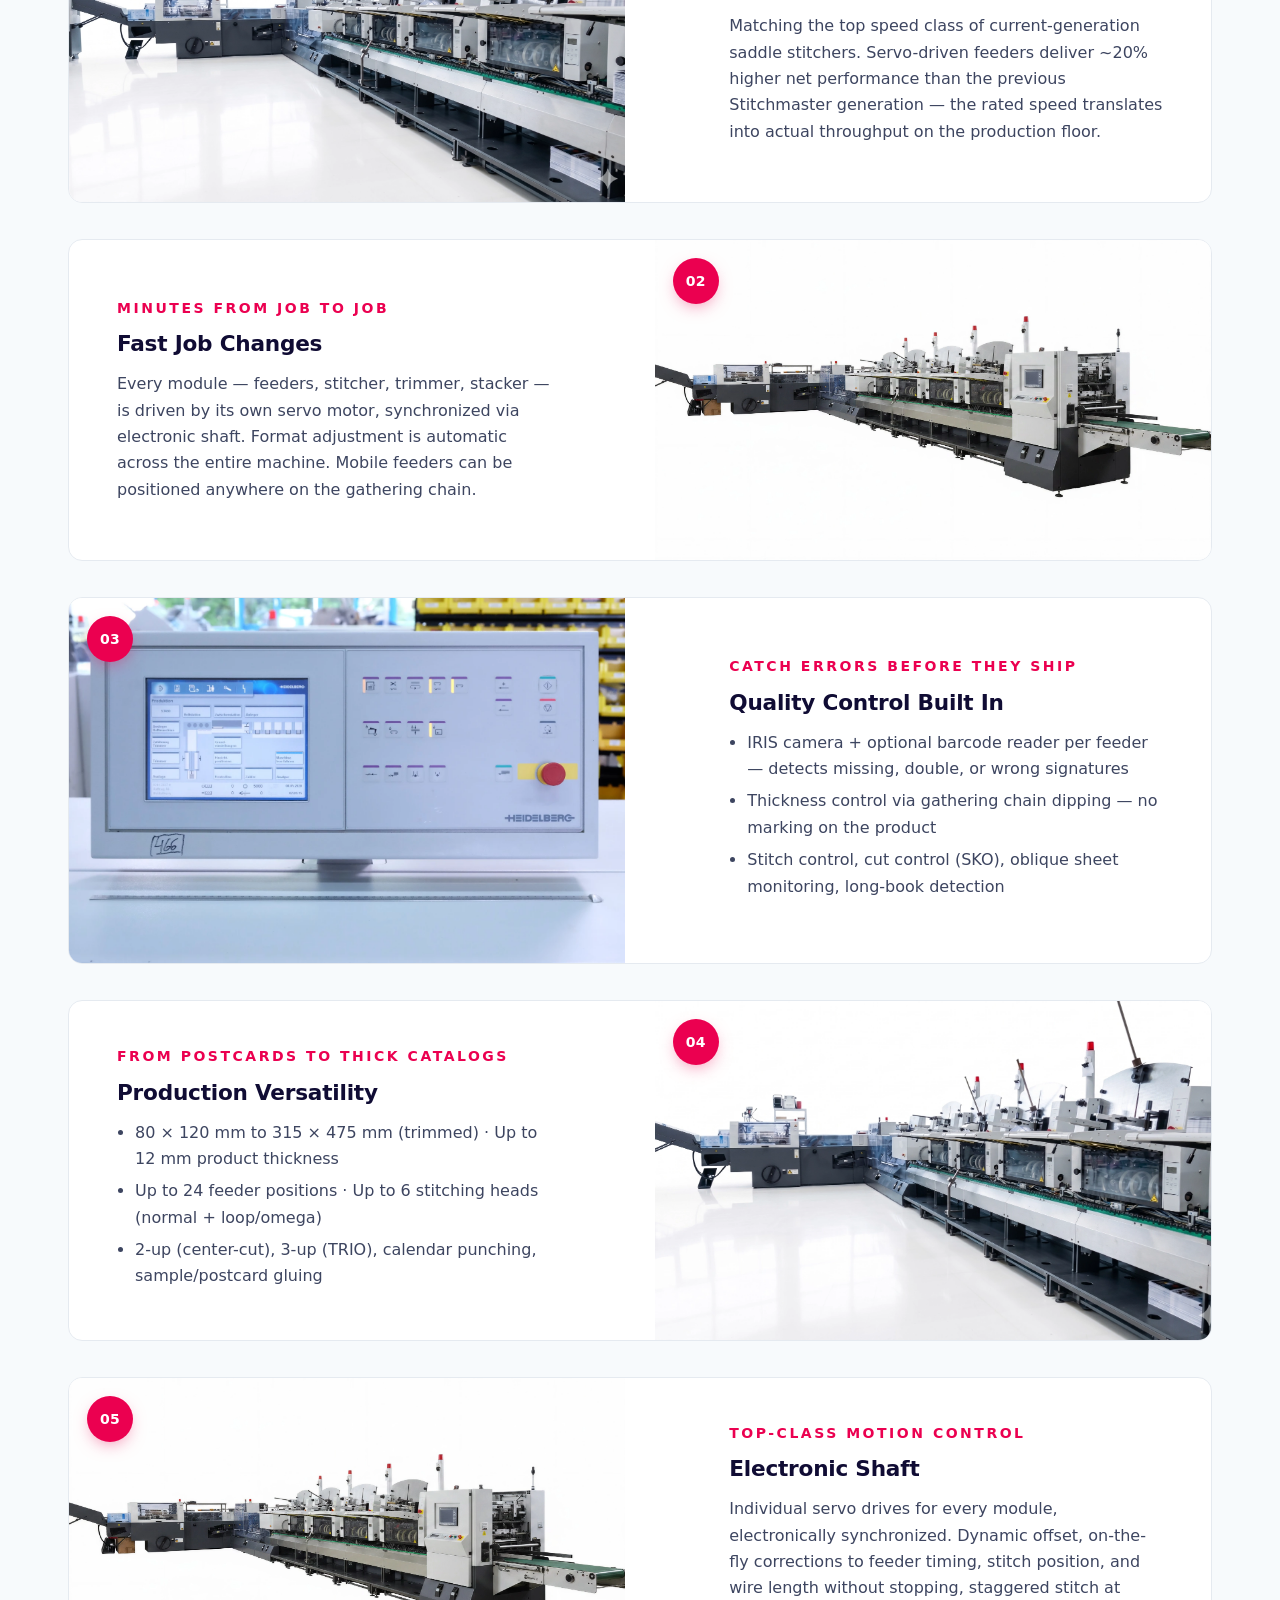
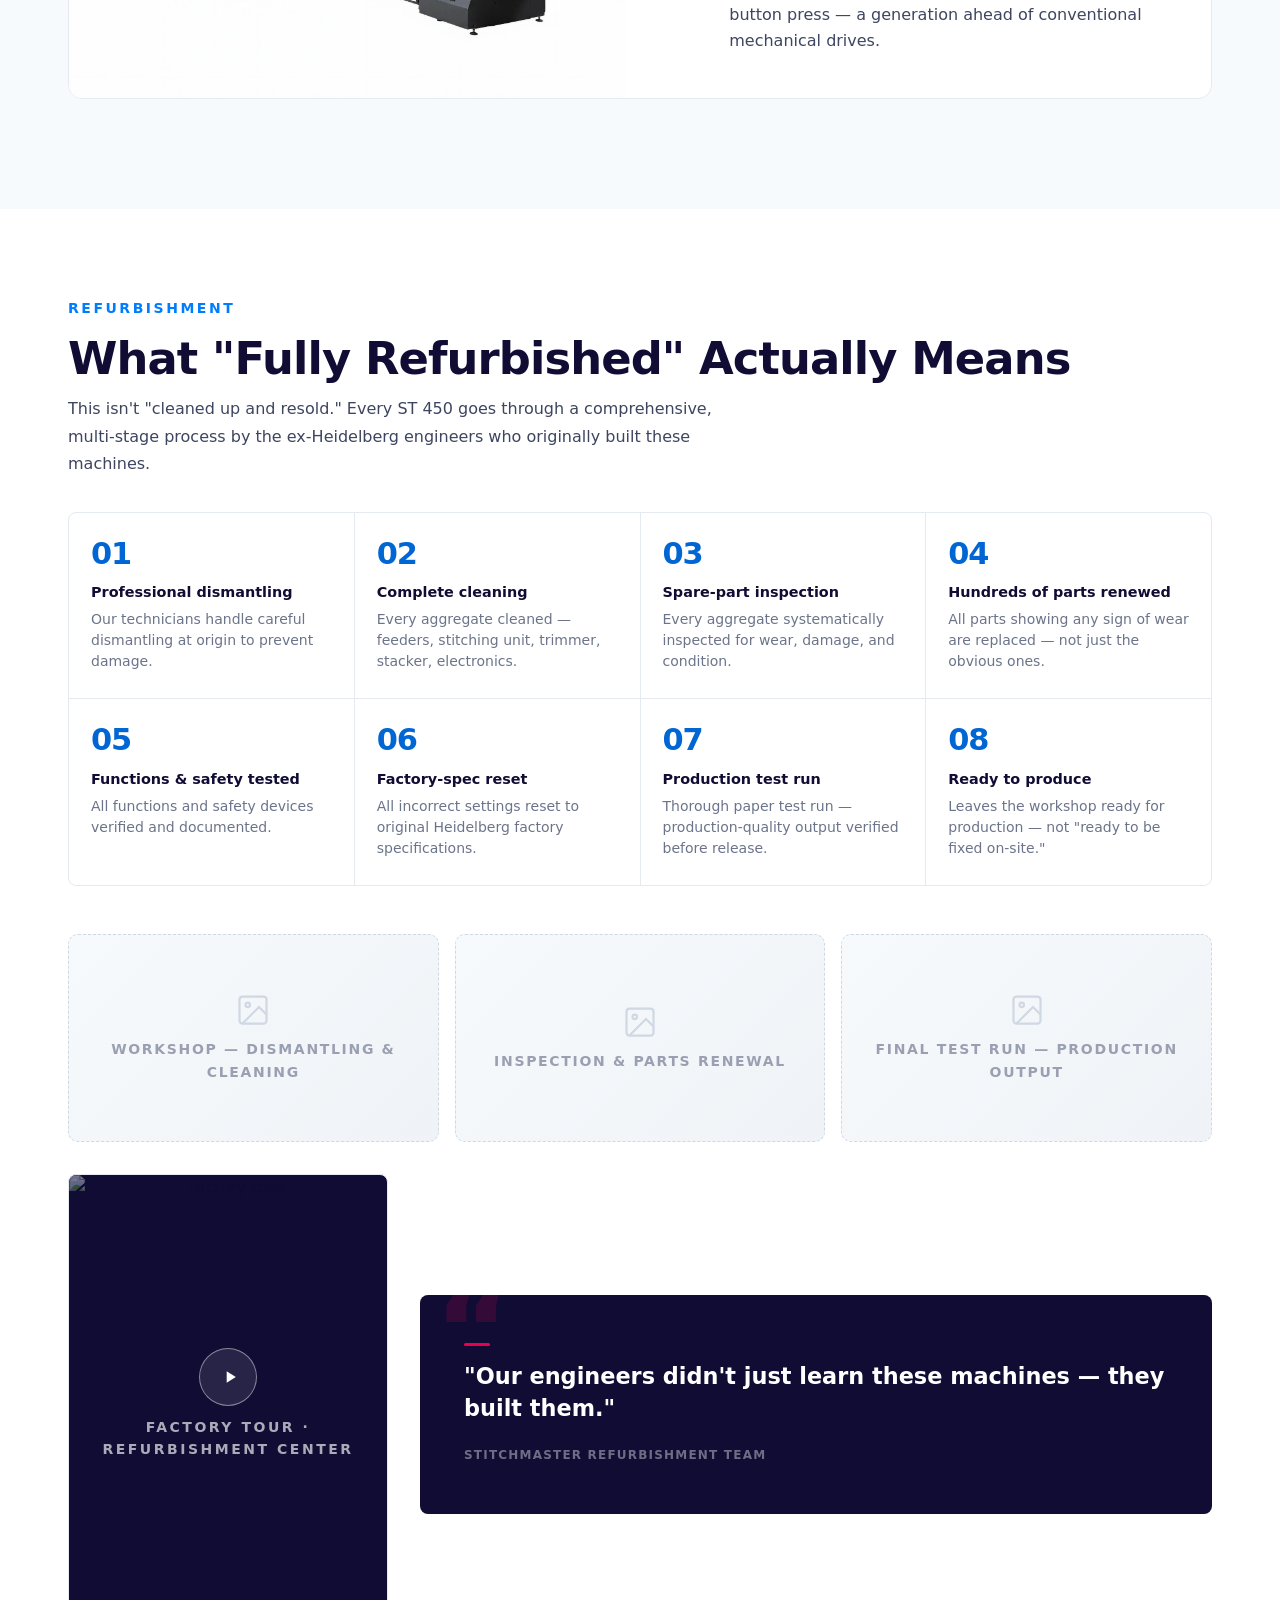
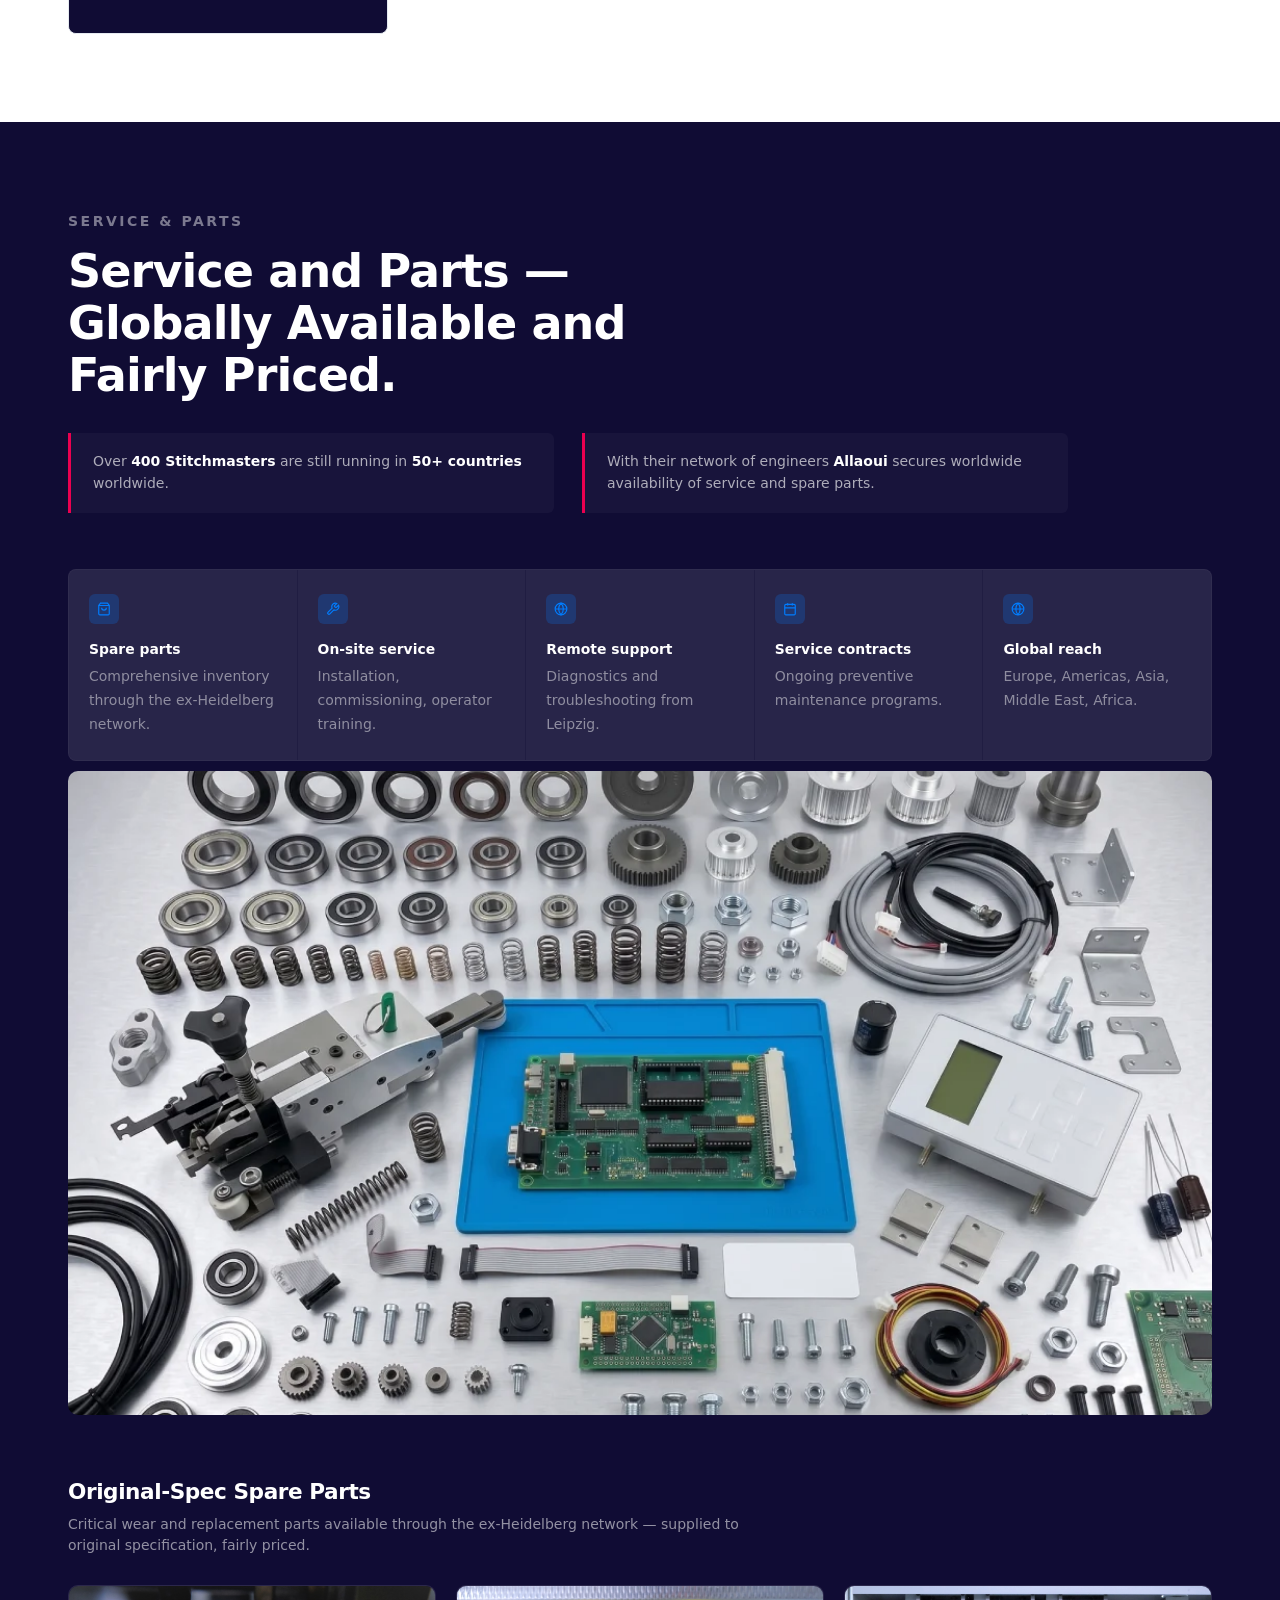
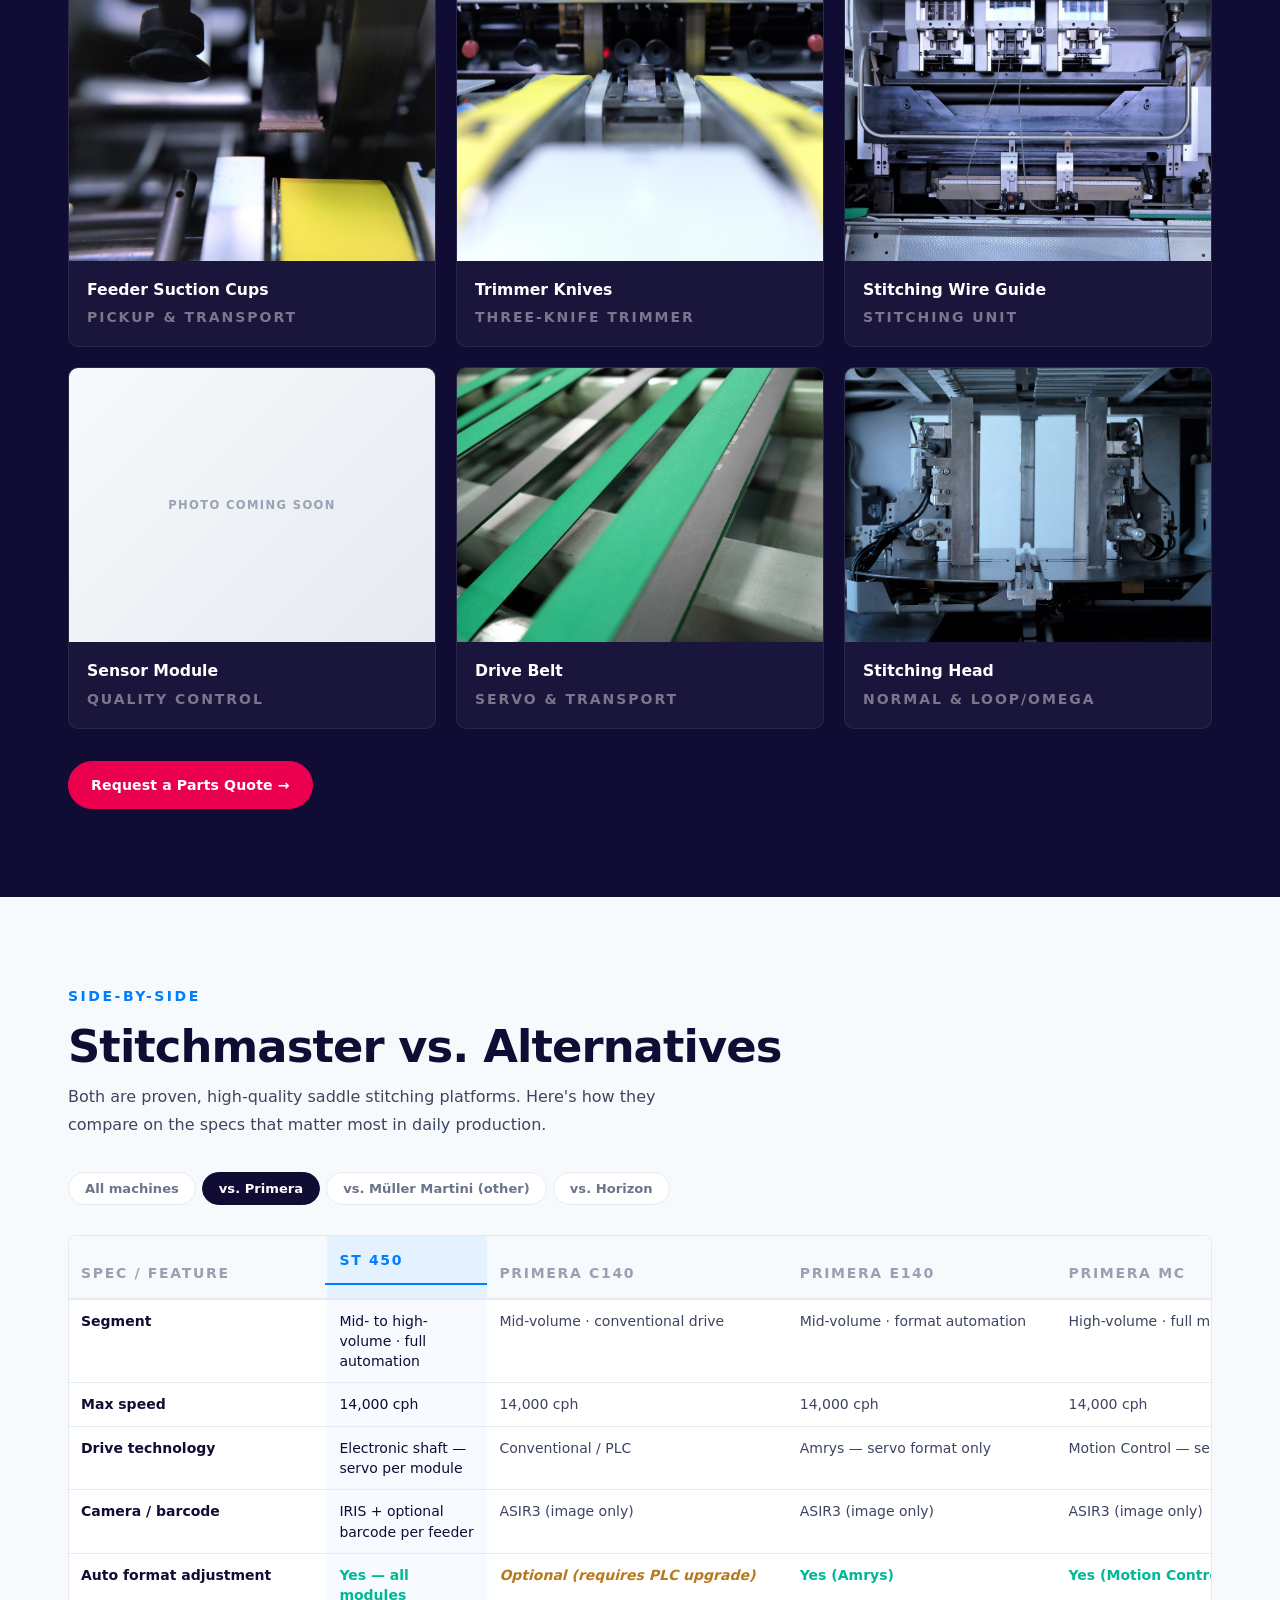
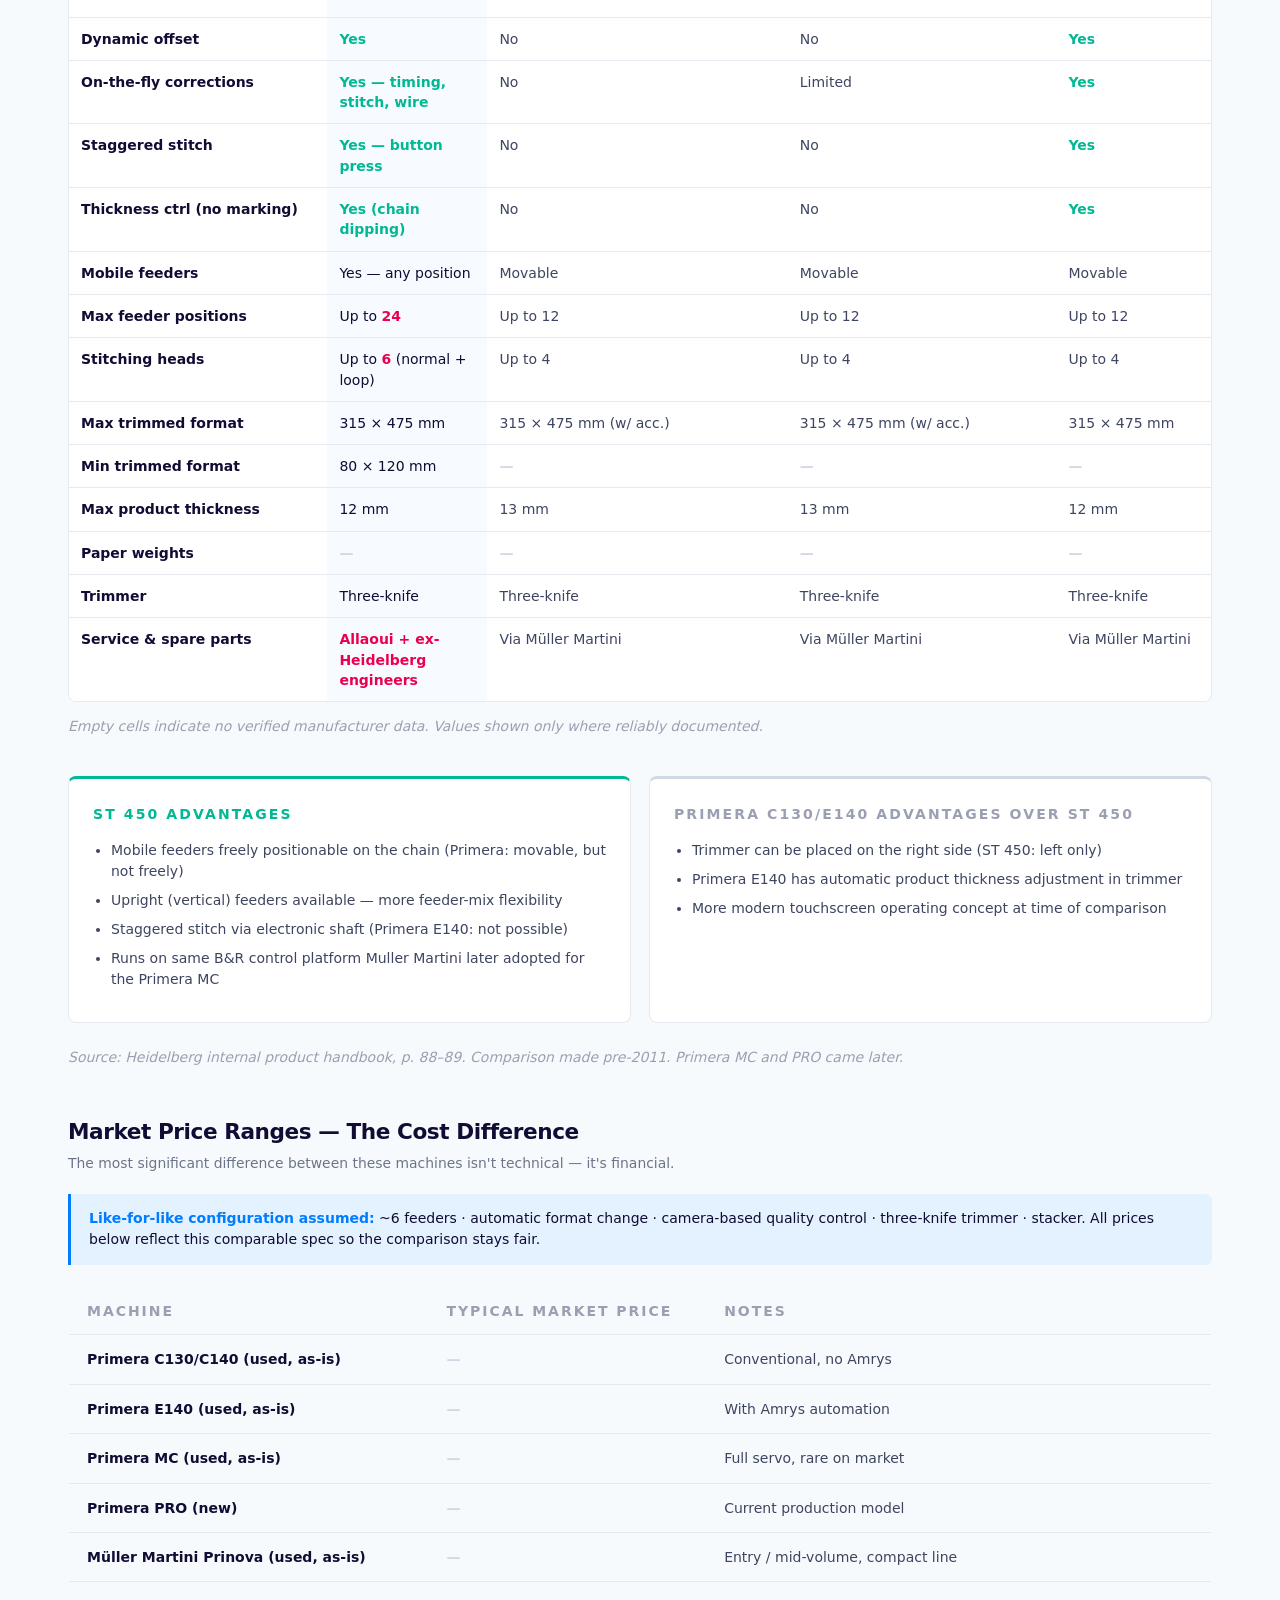
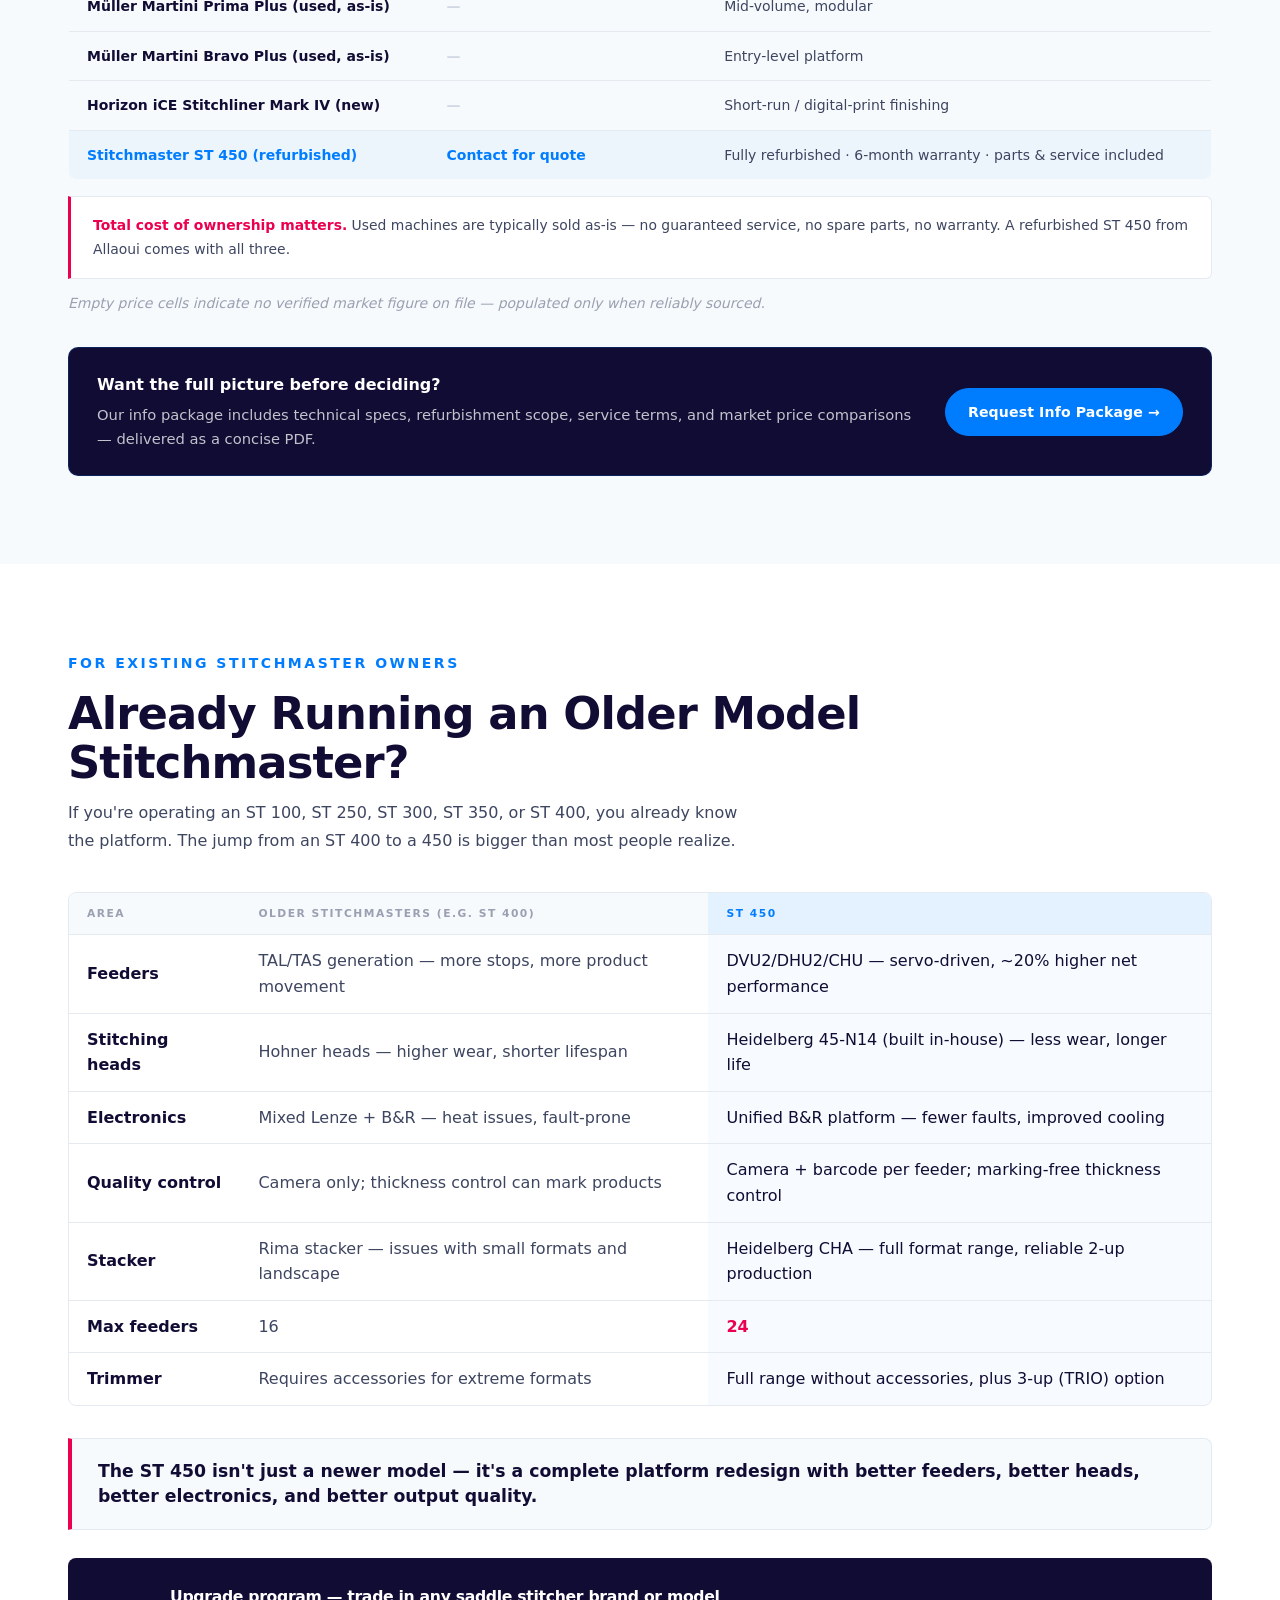
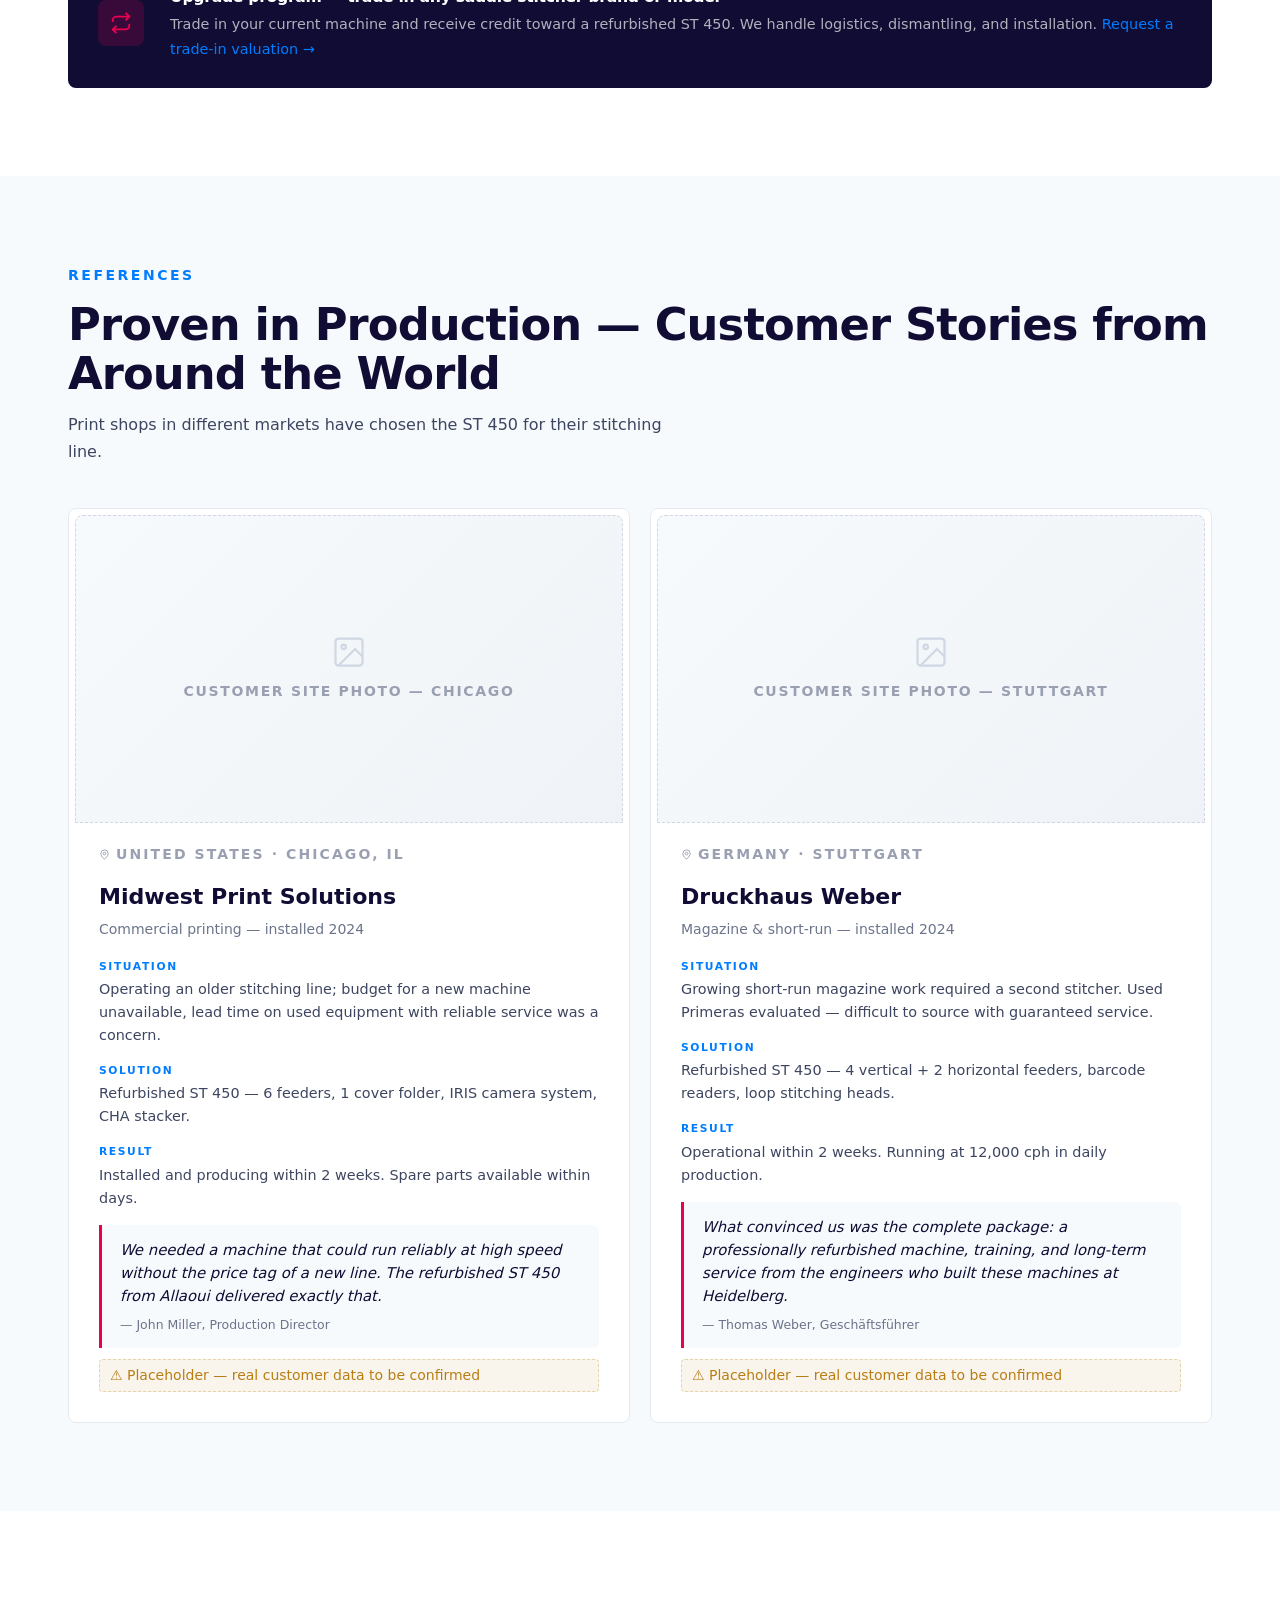
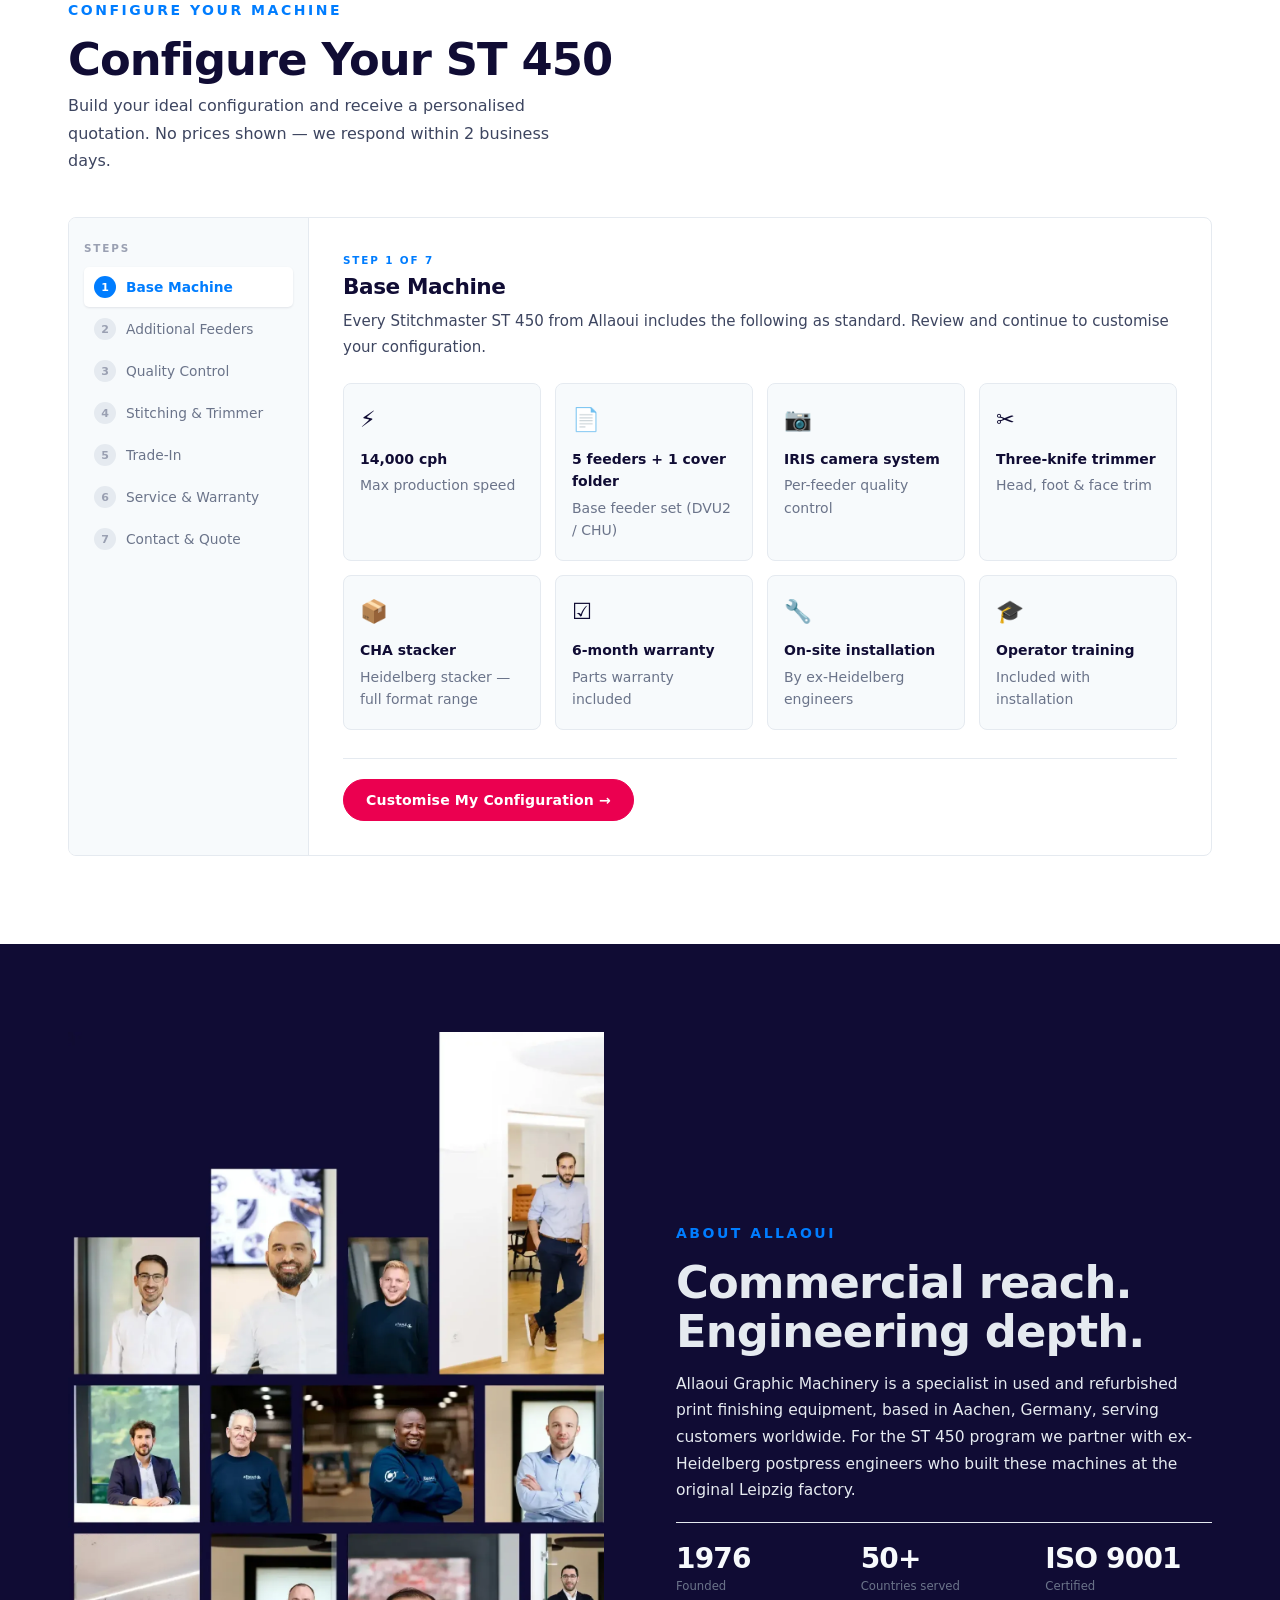
==== commit 48d0752d: "Video edit" ====
--- a/index.html
+++ b/index.html
@@ -299,17 +299,17 @@
         </div>
       </div>
       <div class="refurb-bottom">
-        <a class="vid-bl vid-bl-portrait" href="https://youtu.be/zDp9sdH8qEw" target="_blank" rel="noopener"
-          aria-label="Watch the factory tour video on YouTube">
-          <img src="https://img.youtube.com/vi/zDp9sdH8qEw/hqdefault.jpg" alt="PPL Leipzig Workshop" loading="lazy"
-            onerror="this.onerror=null;this.src='https://img.youtube.com/vi/zDp9sdH8qEw/0.jpg';">
+        <button class="vid-bl vid-bl-portrait" type="button" data-yt="sAXNdxH0gbc"
+          aria-label="Play the factory tour video">
+          <img src="https://img.youtube.com/vi/sAXNdxH0gbc/hqdefault.jpg" alt="Factory tour" loading="lazy"
+            onerror="this.onerror=null;this.src='https://img.youtube.com/vi/sAXNdxH0gbc/0.jpg';">
           <div class="vid-inner">
             <div class="play-btn"><svg viewBox="0 0 24 24">
                 <path d="M8 5v14l11-7z" />
               </svg></div>
             <div class="vid-label">Factory Tour · Refurbishment center</div>
           </div>
-        </a>
+        </button>
         <div class="pq-card">
           <div class="pq-bar"></div>
           <p class="pq-txt">"Our engineers didn't just learn these machines — they built them."</p>
@@ -1446,7 +1446,8 @@
             <a class="cc-btn cc-btn-primary" href="tel:+492411892750">
               <svg viewBox="0 0 24 24" fill="none" stroke="currentColor" stroke-width="1.8" stroke-linecap="round"
                 stroke-linejoin="round">
-                <path d="M22 16.92v3a2 2 0 0 1-2.18 2 19.79 19.79 0 0 1-8.63-3.07 19.5 19.5 0 0 1-6-6 19.79 19.79 0 0 1-3.07-8.67A2 2 0 0 1 4.11 2h3a2 2 0 0 1 2 1.72 12.84 12.84 0 0 0 .7 2.81 2 2 0 0 1-.45 2.11L8.09 9.91a16 16 0 0 0 6 6l1.27-1.27a2 2 0 0 1 2.11-.45 12.84 12.84 0 0 0 2.81.7A2 2 0 0 1 22 16.92z" />
+                <path
+                  d="M22 16.92v3a2 2 0 0 1-2.18 2 19.79 19.79 0 0 1-8.63-3.07 19.5 19.5 0 0 1-6-6 19.79 19.79 0 0 1-3.07-8.67A2 2 0 0 1 4.11 2h3a2 2 0 0 1 2 1.72 12.84 12.84 0 0 0 .7 2.81 2 2 0 0 1-.45 2.11L8.09 9.91a16 16 0 0 0 6 6l1.27-1.27a2 2 0 0 1 2.11-.45 12.84 12.84 0 0 0 2.81.7A2 2 0 0 1 22 16.92z" />
               </svg>
               <span>+49 241 1892750</span>
             </a>
@@ -1477,10 +1478,7 @@
 
           <div class="cc-divider"></div>
 
-          <ul class="cc-addr">
-            <li>Nerscheider Weg 170</li>
-            <li>52076 Aachen, Germany</li>
-          </ul>
+          <p>Nerscheider Weg 170 52076 Aachen, Germany</p>
           <a class="cc-link" href="https://allaoui.com" target="_blank" rel="noopener">allaoui.com
             <svg viewBox="0 0 24 24" fill="none" stroke="currentColor" stroke-width="2" stroke-linecap="round"
               stroke-linejoin="round" width="14" height="14">
@@ -1569,6 +1567,19 @@
         class="btn btn-ghost-inv">Contact Us</a></div>
   </div>
 
+  <!-- VIDEO LIGHTBOX -->
+  <div class="vid-modal" id="vidModal" aria-hidden="true" role="dialog" aria-modal="true" aria-label="Video player">
+    <div class="vid-modal-backdrop" data-vid-close></div>
+    <div class="vid-modal-frame">
+      <button class="vid-modal-close" type="button" data-vid-close aria-label="Close video">
+        <svg viewBox="0 0 24 24" width="22" height="22" fill="none" stroke="currentColor" stroke-width="2">
+          <path d="M18 6L6 18M6 6l12 12" />
+        </svg>
+      </button>
+      <div class="vid-modal-inner" id="vidModalInner"></div>
+    </div>
+  </div>
+
   <script>
     /* ── Floating page nav — IntersectionObserver ── */
     (function () {
@@ -1754,6 +1765,40 @@
         setTimeout(() => btn.classList.remove('cc-copied'), 1400);
       });
     });
+
+    /* ── Video lightbox ── */
+    (function () {
+      const modal = document.getElementById('vidModal');
+      const inner = document.getElementById('vidModalInner');
+      if (!modal || !inner) return;
+
+      function open(id) {
+        inner.innerHTML = '<iframe src="https://www.youtube.com/embed/' + encodeURIComponent(id) +
+          '?autoplay=1&rel=0" title="YouTube video" frameborder="0" allow="autoplay; encrypted-media; picture-in-picture" allowfullscreen></iframe>';
+        modal.classList.add('open');
+        modal.setAttribute('aria-hidden', 'false');
+        document.body.style.overflow = 'hidden';
+      }
+      function close() {
+        modal.classList.remove('open');
+        modal.setAttribute('aria-hidden', 'true');
+        inner.innerHTML = '';
+        document.body.style.overflow = '';
+      }
+
+      document.querySelectorAll('[data-yt]').forEach(btn => {
+        btn.addEventListener('click', e => {
+          e.preventDefault();
+          open(btn.dataset.yt);
+        });
+      });
+      modal.querySelectorAll('[data-vid-close]').forEach(el =>
+        el.addEventListener('click', close)
+      );
+      document.addEventListener('keydown', e => {
+        if (e.key === 'Escape' && modal.classList.contains('open')) close();
+      });
+    })();
   </script>
 </body>
 
--- a/stylesheet.css
+++ b/stylesheet.css
@@ -3568,8 +3568,15 @@
 }
 
 @keyframes ccFade {
-    from { opacity: 0; transform: translate(-50%, 4px) }
-    to   { opacity: 1; transform: translate(-50%, 0) }
+    from {
+        opacity: 0;
+        transform: translate(-50%, 4px)
+    }
+
+    to {
+        opacity: 1;
+        transform: translate(-50%, 0)
+    }
 }
 
 .cc-divider {
@@ -3601,9 +3608,6 @@
     font-size: var(--fs-body)
 }
 
-.cc-addr li {
-    line-height: 1.7
-}
 
 @media (max-width: 880px) {
     .contact-grid {
